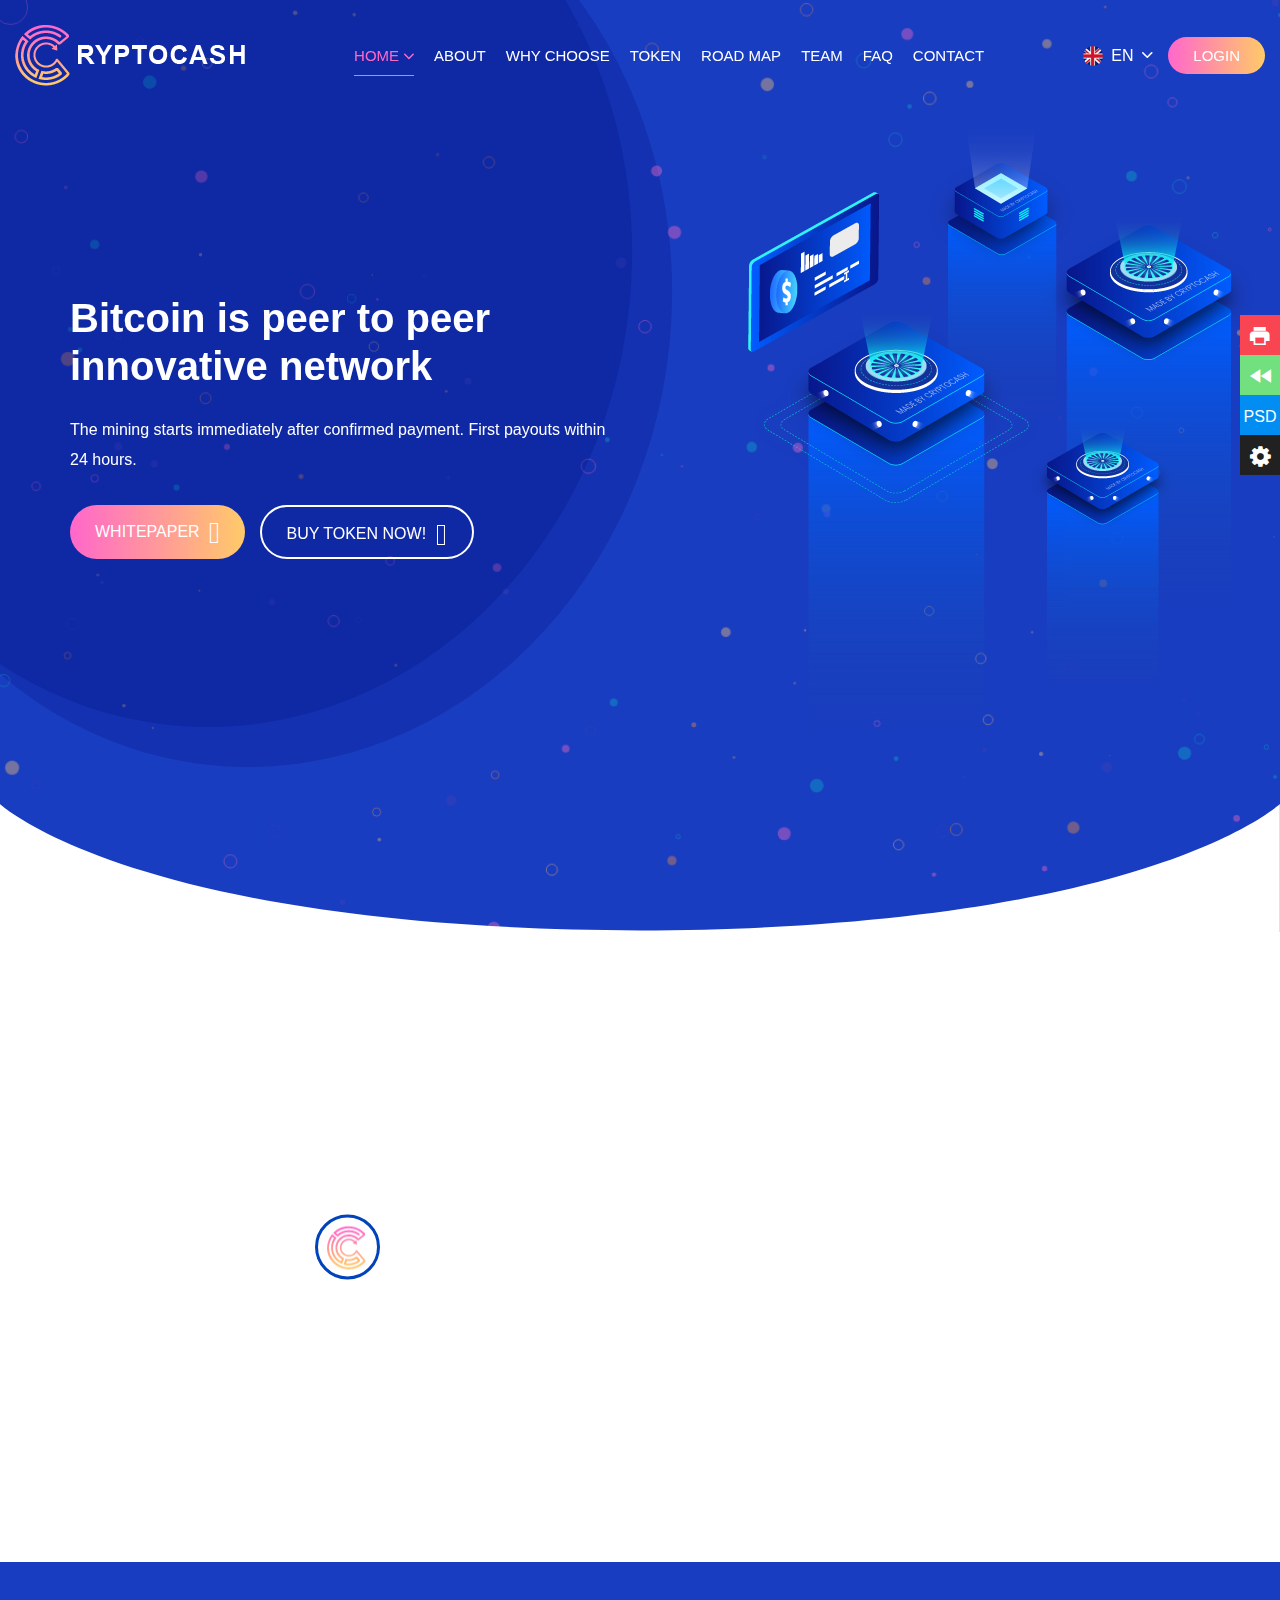
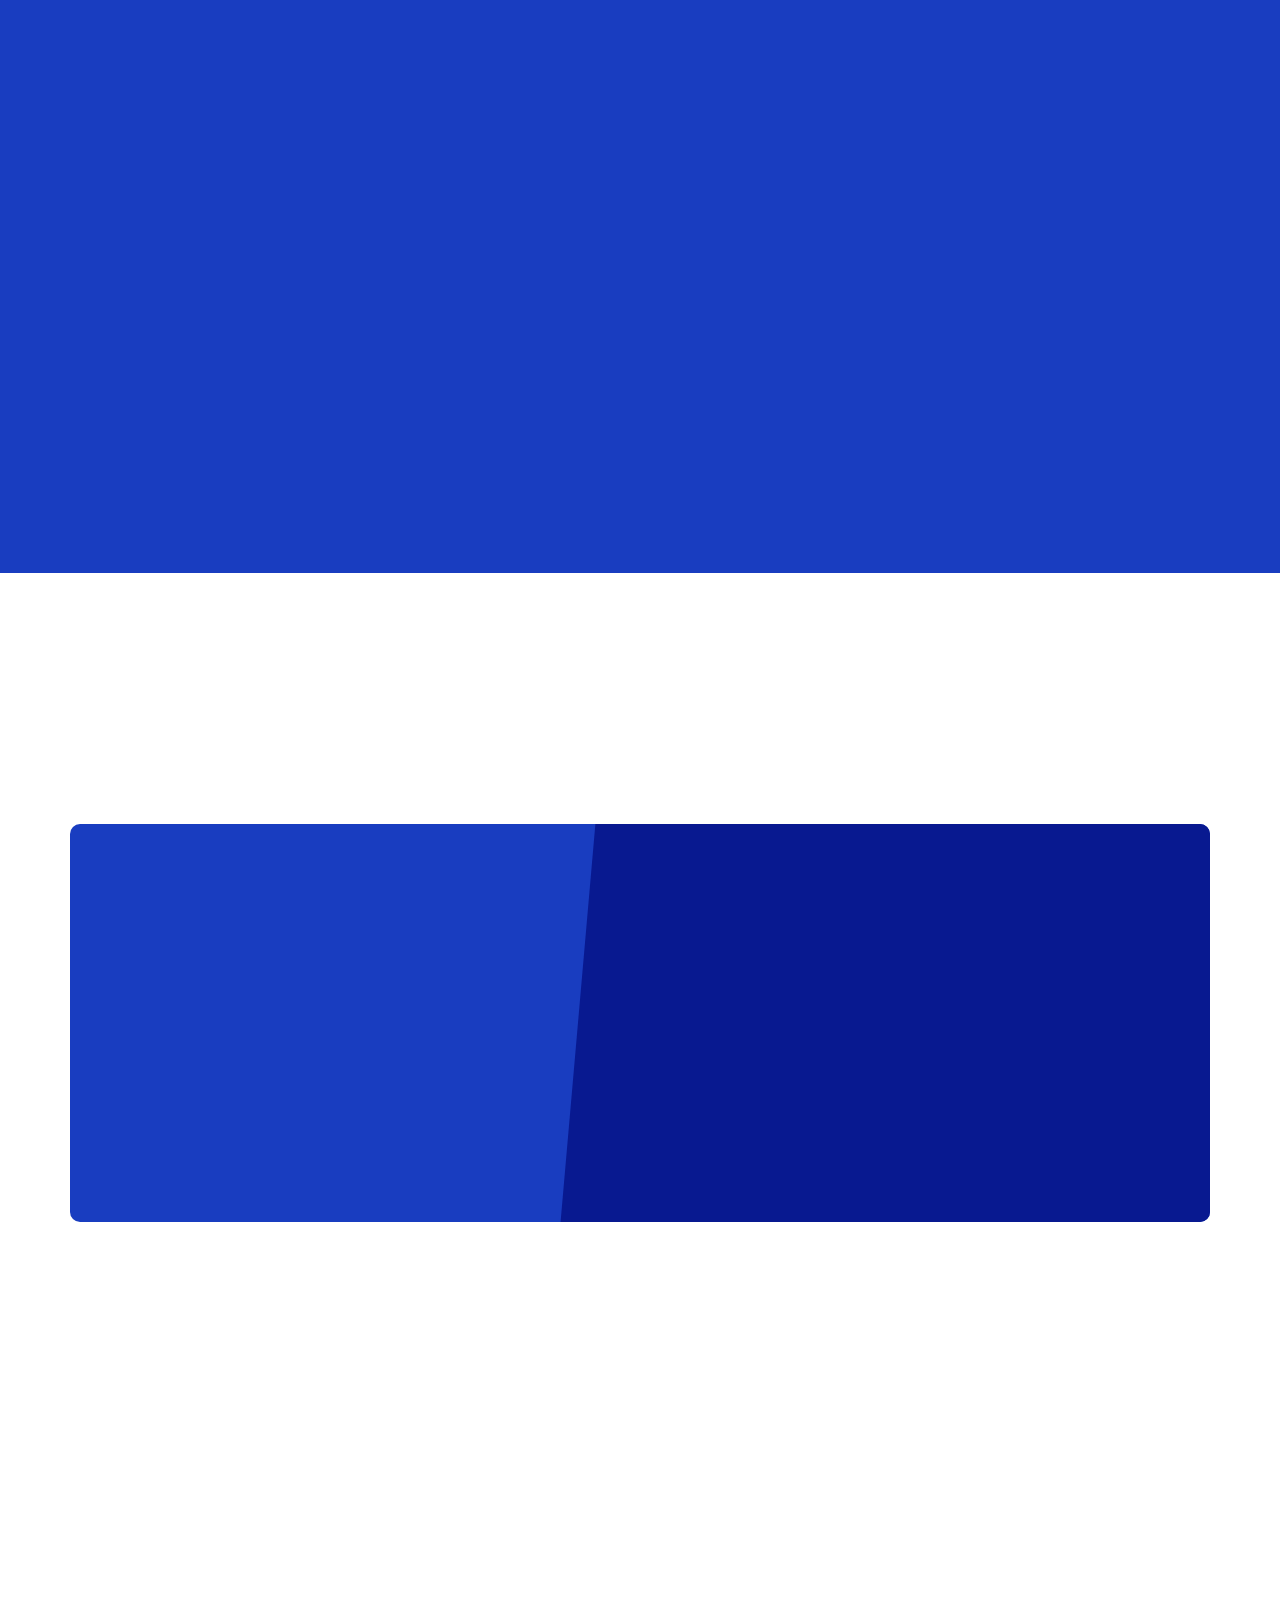
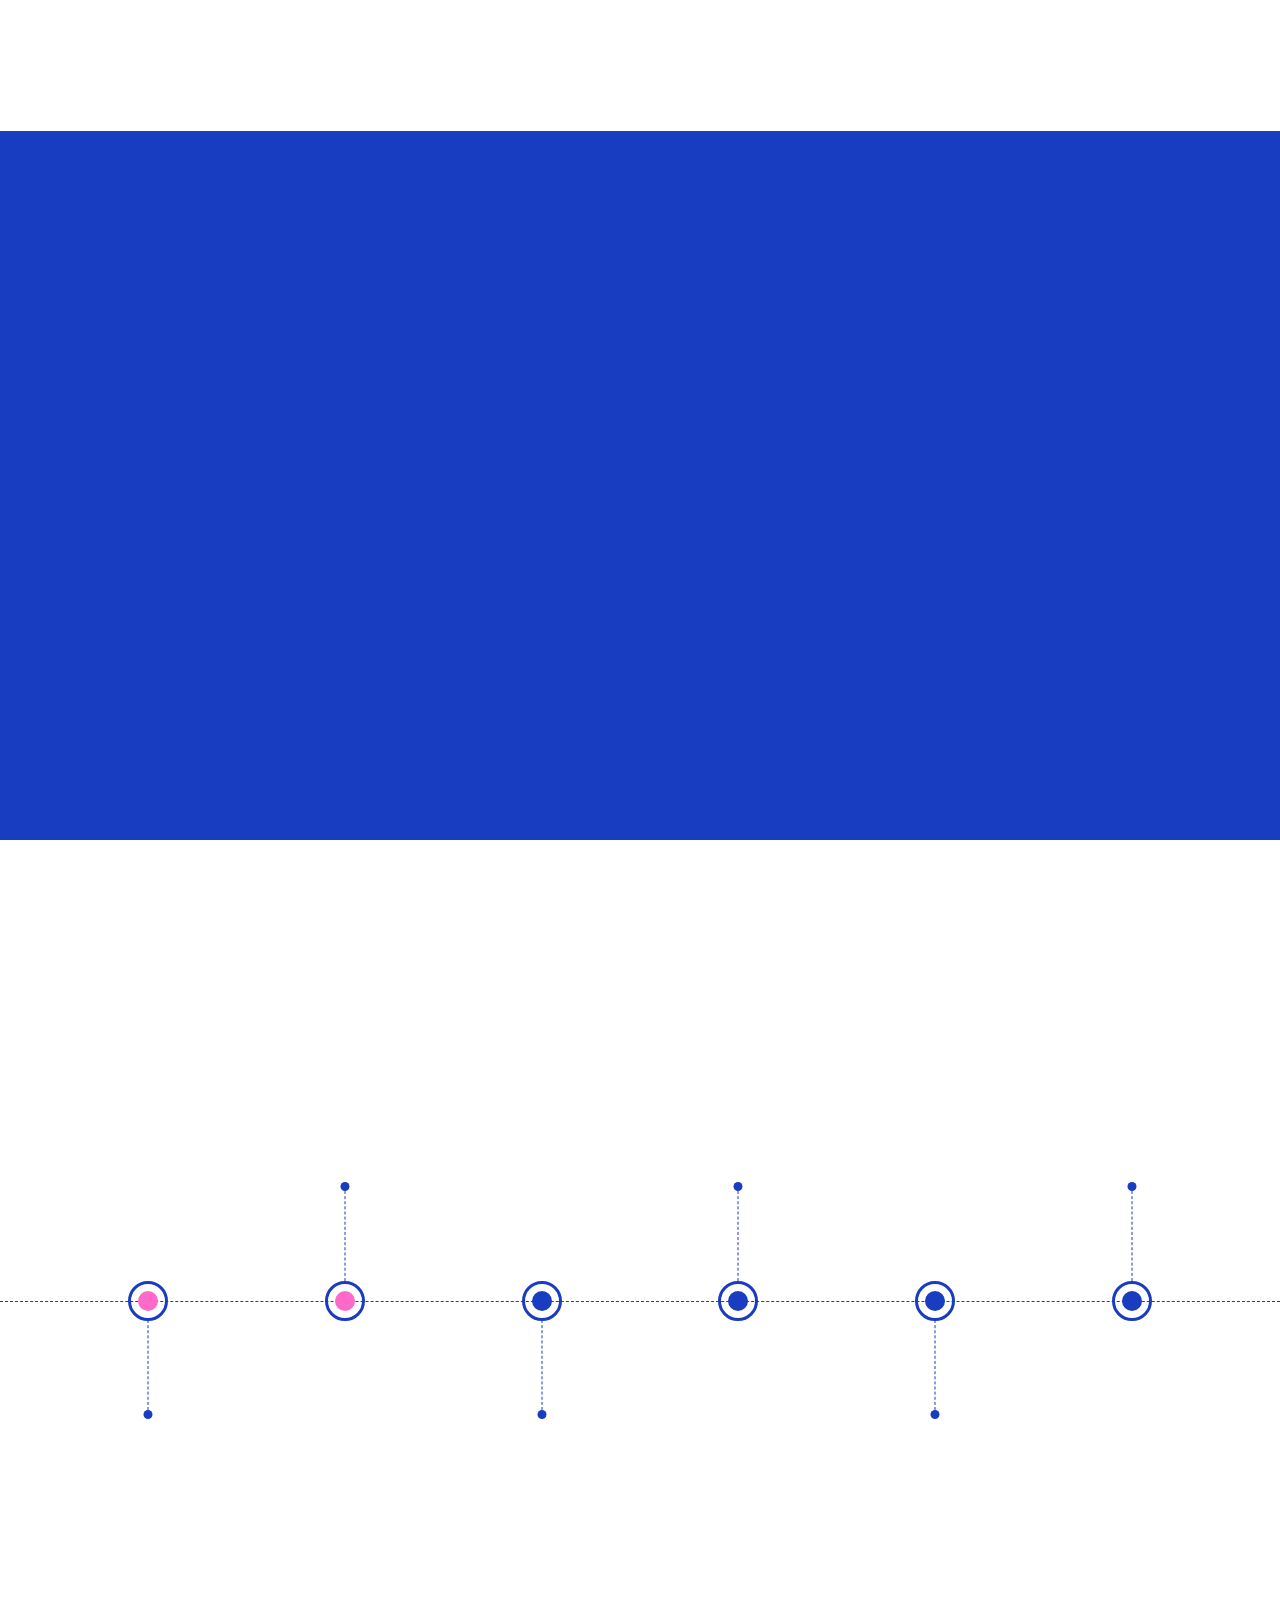
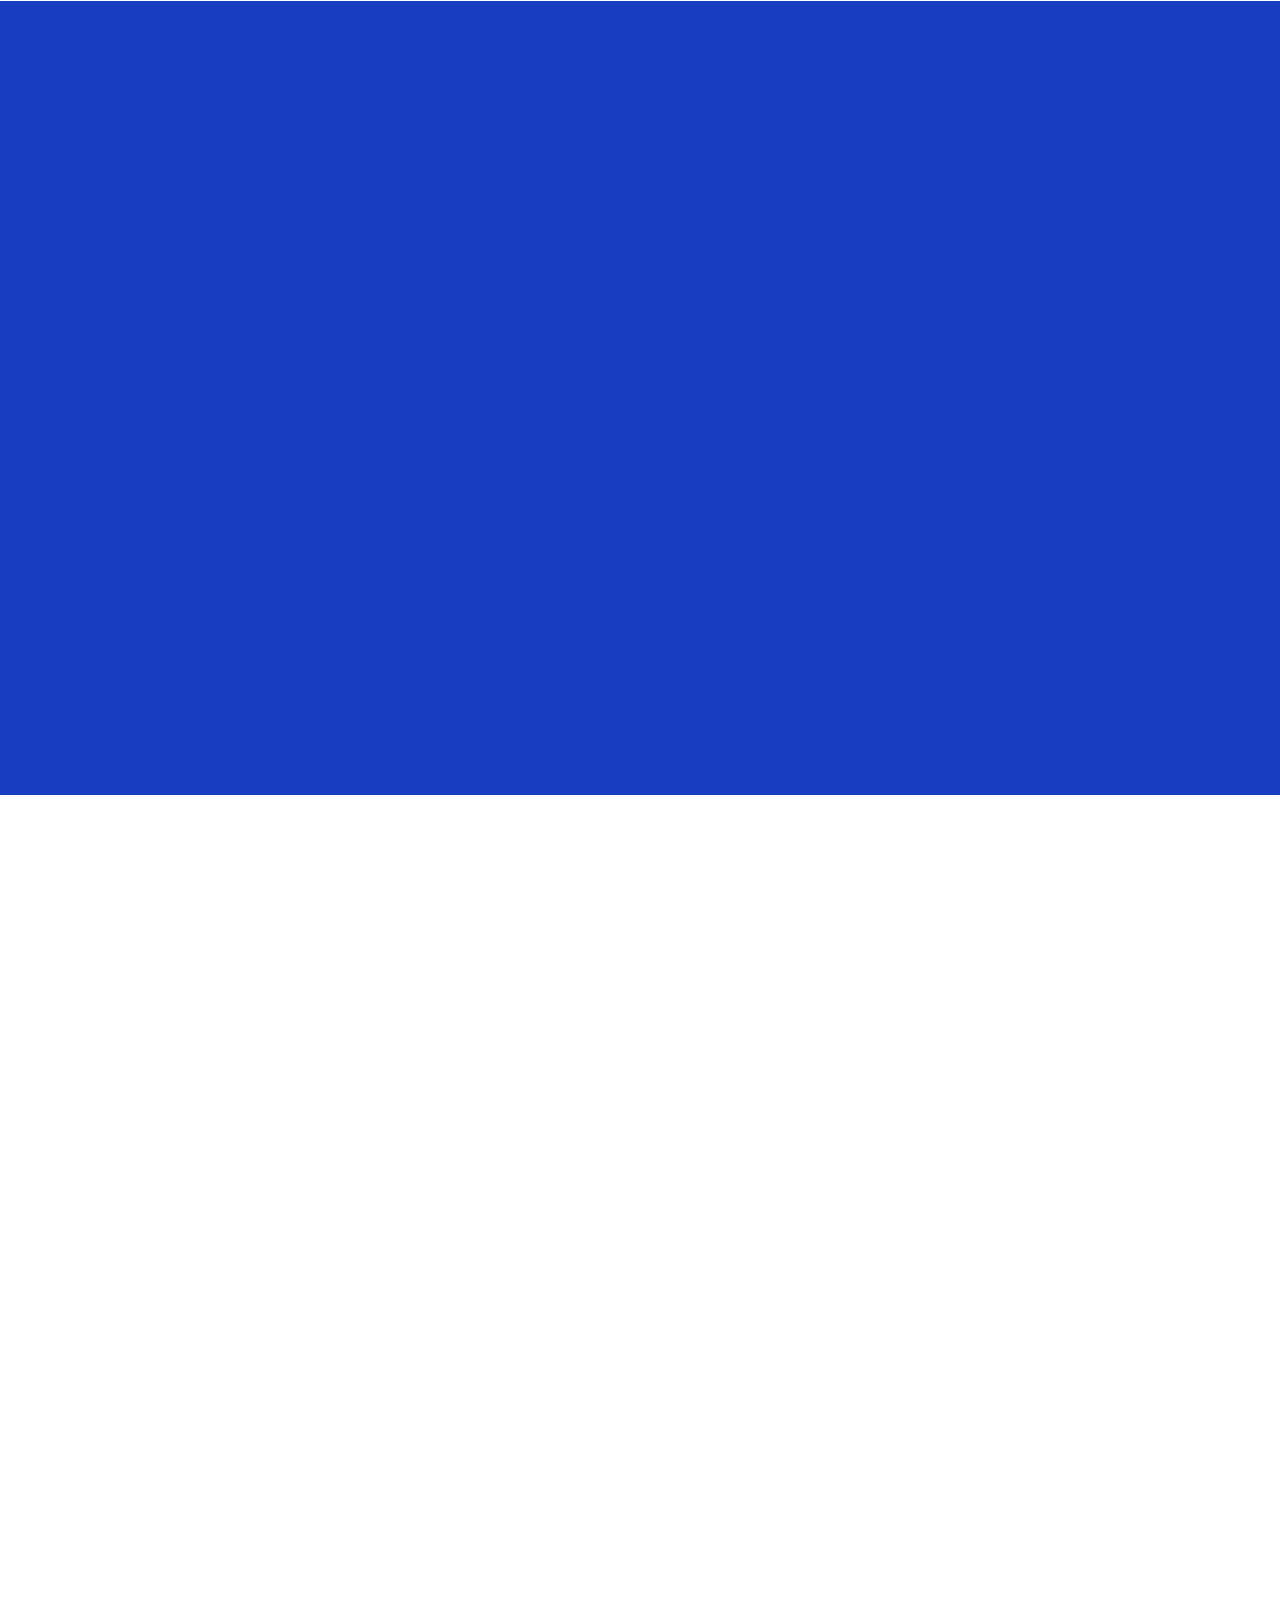
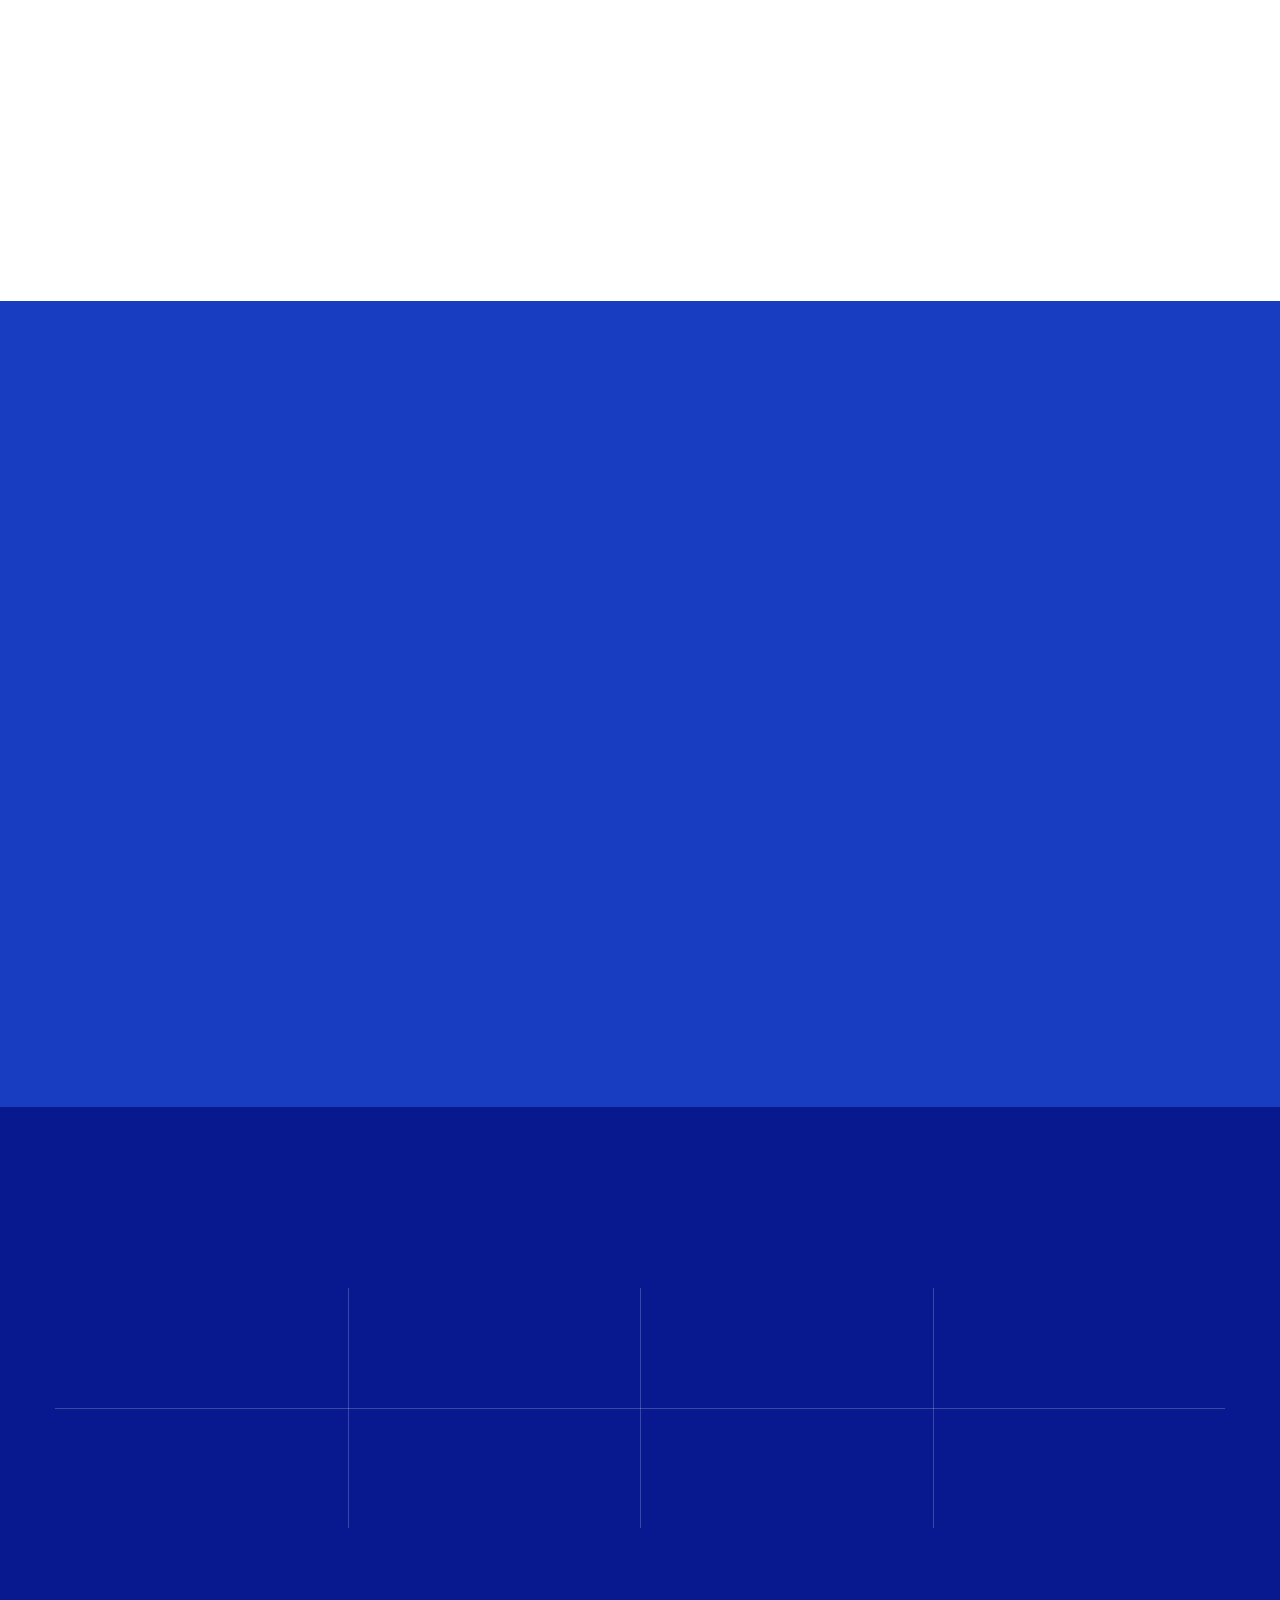
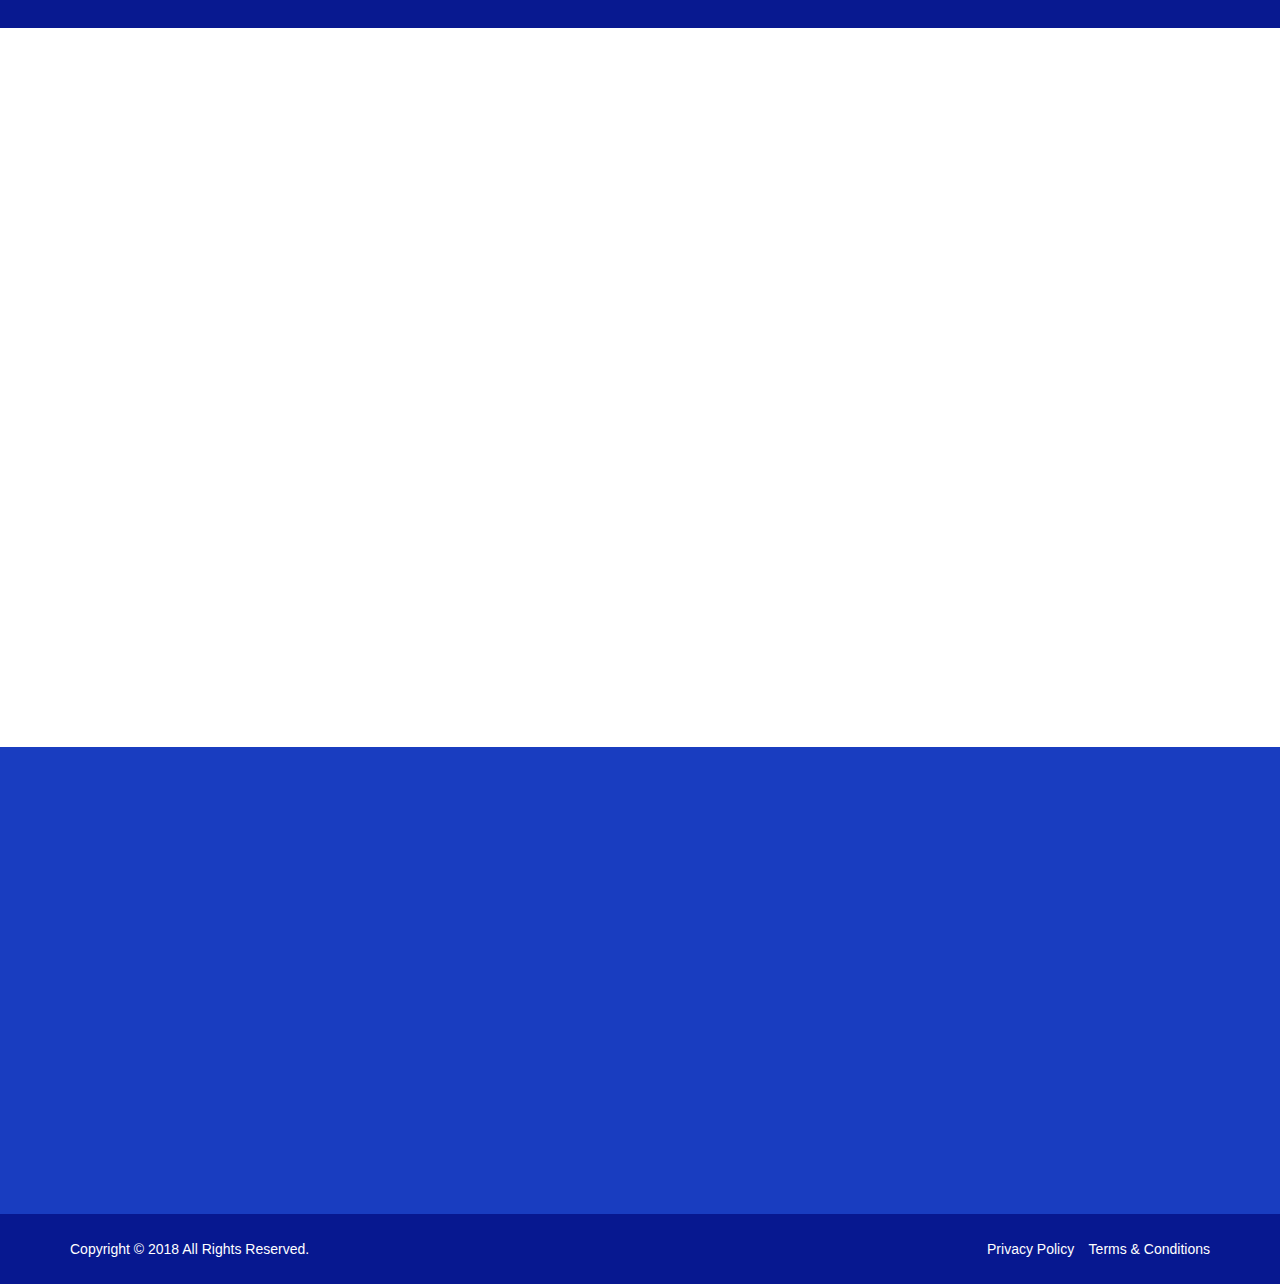
==== index.html @ a73aadb1 "errors has been deleted" ====
<!DOCTYPE html>
<!-- saved from url=(0070)http://bestwebcreator.com/cryptocash/demo/index-blue-light-modern.html -->
<html lang="en"><head><meta http-equiv="Content-Type" content="text/html; charset=UTF-8"><style type="text/css">.gm-control-active img{box-sizing:content-box;pointer-events:none}.gm-control-active:hover img:nth-child(1),.gm-control-active:active img:nth-child(1),.gm-control-active:active img:nth-child(2){display:none}
</style><style type="text/css">.gm-style .gm-style-cc span,.gm-style .gm-style-cc a,.gm-style .gm-style-mtc div{font-size:10px;box-sizing:border-box}
</style><style type="text/css">@media print {  .gm-style .gmnoprint, .gmnoprint {    display:none  }}@media screen {  .gm-style .gmnoscreen, .gmnoscreen {    display:none  }}</style><style type="text/css">.dismissButton{background-color:#fff;border:1px solid #dadce0;color:#1a73e8;border-radius:4px;font-family:Roboto,sans-serif;font-size:14px;height:36px;cursor:pointer;padding:0 24px}.dismissButton:hover{background-color:rgba(66,133,244,0.04);border:1px solid #d2e3fc}.dismissButton:focus{background-color:rgba(66,133,244,0.12);border:1px solid #d2e3fc;outline:0}.dismissButton:hover:focus{background-color:rgba(66,133,244,0.16);border:1px solid #d2e2fd}.dismissButton:active{background-color:rgba(66,133,244,0.16);border:1px solid #d2e2fd;box-shadow:0 1px 2px 0 rgba(60,64,67,0.3),0 1px 3px 1px rgba(60,64,67,0.15)}.dismissButton:disabled{background-color:#fff;border:1px solid #f1f3f4;color:#3c4043}
</style><style type="text/css">.gm-style-pbc{transition:opacity ease-in-out;background-color:rgba(0,0,0,0.45);text-align:center}.gm-style-pbt{font-size:22px;color:white;font-family:Roboto,Arial,sans-serif;position:relative;margin:0;top:50%;-webkit-transform:translateY(-50%);-ms-transform:translateY(-50%);transform:translateY(-50%)}
</style>
<!-- Meta -->

<meta http-equiv="X-UA-Compatible" content="IE=edge">
<meta name="viewport" content="width=device-width, initial-scale=1">
<meta name="description" content="Cryptocash is Professional Creative Template">
<!-- SITE TITLE -->
<title>Cryptocash – ICO Cryptocurrency &amp; ICO Landing Page HTML + Admin Dashboard Template</title>
<!-- Favicon Icon -->
<link rel="shortcut icon" type="image/x-icon" href="">
<!-- Animation CSS -->
<link rel="stylesheet" href="src/libs/animate.css">
<!-- Latest Bootstrap min CSS -->
<link rel="stylesheet" href="src/libs/bootstrap.min.css">
<!-- Font Awesome CSS -->
<link rel="stylesheet" href="src/libs/font-awesome.min.css">
<!-- ionicons CSS -->
<link rel="stylesheet" href="src/libs/ionicons.min.css">
<!--- owl carousel CSS-->
<link rel="stylesheet" href="src/libs/owl.carousel.min.css">
<link rel="stylesheet" href="src/libs/owl.theme.default.min.css">
<!-- Magnific Popup CSS -->
<link rel="stylesheet" href="src/libs/magnific-popup.css">
<link rel="stylesheet" href="src/libs/spop.min.css">
<!-- Style CSS -->
<link rel="stylesheet" href="src/stylesheets/style.css">
<link rel="stylesheet" href="src/libs/responsive.css">
<!-- Color CSS -->
<link id="layoutstyle" rel="stylesheet" href="src/libs/theme.css">

<body class="v_blue_light loaded" data-spy="scroll" data-offset="110"><div class="parallax-mirror" style="visibility: hidden; z-index: 1; position: fixed; top: 819.141px; left: 0px; overflow: hidden; transform: translate3d(0px, 0px, 0px); height: 467px; width: 1440px;"><img class="parallax-slider" src="src/assets/footer_bg.png" style="transform: translate3d(0px, 0px, 0px); position: absolute; left: 0px; height: 1134px; width: 1440px; max-width: none; top: -734.312px;"></div><div class="parallax-mirror" style="visibility: hidden; z-index: -100; position: fixed; top: 637.141px; left: 0px; overflow: hidden; transform: translate3d(0px, 0px, 0px); height: 741px; width: 1440px;"><img class="parallax-slider" src="src/assets/contact_bg.png" style="transform: translate3d(0px, 0px, 0px); position: absolute; left: 0px; height: 922px; width: 1440px; max-width: none; top: -567.713px;"></div>
<div class="demo">
	<ul class="list_none">
    	<li><a href="http://bestwebcreator.com/cryptocash/" class="dm" title="See All Demo"><i class="ion-android-apps"></i></a></li>
        <li><a href="http://bit.ly/2pzJavi" class="bg-green" title="Buy Now"><i class="ion-android-cart"></i></a></li>
        <li><a href="http://bit.ly/2IePjW6" class="txt" title="PSD">PSD</a></li>
    	<li><a href="javascript:void(0)" class="icon"><i class="fa fa-gear"></i></a>
            <div class="color-switch">
                <p>Color Switcher</p>
                <div class="color_box">
                	<button value="theme" class="default active"></button>
                    <button value="theme-green" class="green"></button>
                    <button value="theme-orange" class="orange"></button>
                    <button value="theme-lightgreen" class="lightgreen"></button>
                    <button value="theme-redpink" class="redpink"></button>
                </div>
            </div>
        </li>
    </ul>
</div>

<!-- START LOADER -->
<div id="loader-wrapper">
    <div id="loading-center-absolute">
        <div class="object" id="object_four"></div>
        <div class="object" id="object_three"></div>
        <div class="object" id="object_two"></div>
        <div class="object" id="object_one"></div>
    </div>
    <div class="loader-section section-left"></div>
    <div class="loader-section section-right"></div>

</div>
<!-- END LOADER --> 

<!-- START HEADER -->
<header class="header_wrap fixed-top">
	<div class="container-fluid">
		<nav class="navbar navbar-expand-lg"> 
			<a class="navbar-brand page-scroll animation animated fadeInDown" href="http://bestwebcreator.com/cryptocash/demo/index-blue-light-modern.html#home_section" data-animation="fadeInDown" data-animation-delay="1s" style="animation-delay: 1s; opacity: 1;"> 
            	<img class="logo_light" src="src/assets/logo.png" alt="logo">
                <img class="logo_dark" src="src/assets/logo_dark.png" alt="logo">
            </a>
            <button class="navbar-toggler animation animated fadeInDown" type="button" data-toggle="collapse" data-target="#navbarSupportedContent" aria-controls="navbarSupportedContent" aria-expanded="false" aria-label="Toggle navigation" data-animation="fadeInDown" data-animation-delay="1.1s" style="animation-delay: 1.1s; opacity: 1;"> 
                <span class="ion-android-menu"></span> 
            </button>
			<div class="collapse navbar-collapse" id="navbarSupportedContent">
                <ul class="navbar-nav m-auto">
                    <li class="dropdown animation animated fadeInDown" data-animation="fadeInDown" data-animation-delay="1.1s" style="animation-delay: 1.1s; opacity: 1;">
						<a data-toggle="dropdown" class="nav-link dropdown-toggle active" href="http://bestwebcreator.com/cryptocash/demo/index-blue-light-modern.html#">Home</a>
							<div class="dropdown-menu">
       							<ul class="list_none">
                                	<li>
                                        <a class="dropdown-item menu-link dropdown-toggler" href="http://bestwebcreator.com/cryptocash/demo/index.html">Home Page</a>
                                        <div class="dropdown-menu">
                                            <ul class="list_none"> 
                                                <li><a class="dropdown-item nav-link nav_item" href="http://bestwebcreator.com/cryptocash/demo/index.html">Default</a></li> 
                                                <li><a class="dropdown-item nav-link nav_item" href="http://bestwebcreator.com/cryptocash/demo/index-particle.html">Particle</a></li>
                                                <li><a class="dropdown-item nav-link nav_item" href="http://bestwebcreator.com/cryptocash/demo/index-modern.html">modern</a></li>
                                            </ul>
                                        </div>
                                	</li>
                       				<li>
                                        <a class="dropdown-item menu-link dropdown-toggler" href="http://bestwebcreator.com/cryptocash/demo/index-light-blue-pro.html">Landing page Light Blue Pro</a>
                                        <div class="dropdown-menu">
                                            <ul class="list_none"> 
                                                <li><a class="dropdown-item nav-link nav_item" href="http://bestwebcreator.com/cryptocash/demo/index-light-blue-pro.html">Default</a></li> 
                                                <li><a class="dropdown-item nav-link nav_item" href="http://bestwebcreator.com/cryptocash/demo/index-light-blue-pro-particle.html">Particle</a></li>
                                                <li><a class="dropdown-item nav-link nav_item" href="http://bestwebcreator.com/cryptocash/demo/index-light-blue-pro-modern.html">modern</a></li>
                                            </ul>
                                        </div>
                                   </li>
                                    <li>
                                        <a class="dropdown-item menu-link dropdown-toggler" href="http://bestwebcreator.com/cryptocash/demo/index-blue-pro.html">Landing page Blue Pro</a>
                                        <div class="dropdown-menu">
                                            <ul class="list_none"> 
                                                <li><a class="dropdown-item nav-link nav_item" href="http://bestwebcreator.com/cryptocash/demo/index-blue-pro.html">Default</a></li> 
                                                <li><a class="dropdown-item nav-link nav_item" href="http://bestwebcreator.com/cryptocash/demo/index-blue-pro-particle.html">Particle</a></li>
                                                <li><a class="dropdown-item nav-link nav_item" href="http://bestwebcreator.com/cryptocash/demo/index-blue-pro-modern.html">modern</a></li>
                                            </ul>
                                        </div>
                                   </li>
                                   <li>
                                        <a class="dropdown-item menu-link page-scroll dropdown-toggler active" href="http://bestwebcreator.com/cryptocash/demo/index-blue-light-modern.html#home_section">Landing page Light Blue</a>
                                        <div class="dropdown-menu">
                                            <ul class="list_none"> 
                                                <li><a class="dropdown-item nav-link nav_item" href="http://bestwebcreator.com/cryptocash/demo/index-blue-light.html">Default</a></li> 
                                                <li><a class="dropdown-item nav-link nav_item" href="http://bestwebcreator.com/cryptocash/demo/index-blue-light-particle.html">Particle</a></li>
                                                <li><a class="dropdown-item nav-link nav_item page-scroll active" href="http://bestwebcreator.com/cryptocash/demo/index-blue-light-modern.html#home_section">modern</a></li>
                                            </ul>
                                        </div>
                                   </li>
                                   <li>
                                        <a class="dropdown-item menu-link dropdown-toggler" href="http://bestwebcreator.com/cryptocash/demo/index-blue.html">Landing page Blue</a>
                                        <div class="dropdown-menu">
                                            <ul class="list_none"> 
                                                <li><a class="dropdown-item nav-link nav_item" href="http://bestwebcreator.com/cryptocash/demo/index-blue.html">Default</a></li> 
                                                <li><a class="dropdown-item nav-link nav_item" href="http://bestwebcreator.com/cryptocash/demo/index-blue-particle.html">Particle</a></li>
                                                <li><a class="dropdown-item nav-link nav_item" href="http://bestwebcreator.com/cryptocash/demo/index-blue-modern.html">modern</a></li>
                                            </ul>
                                        </div>
                                   </li>
                                   <li>
                                        <a class="dropdown-item menu-link dropdown-toggler" href="http://bestwebcreator.com/cryptocash/demo/index-light-dark.html">Landing page Light Dark</a>
                                        <div class="dropdown-menu">
                                            <ul class="list_none"> 
                                                <li><a class="dropdown-item nav-link nav_item" href="http://bestwebcreator.com/cryptocash/demo/index-light-dark.html">Default</a></li> 
                                                <li><a class="dropdown-item nav-link nav_item" href="http://bestwebcreator.com/cryptocash/demo/index-light-dark-particle.html">Particle</a></li>
                                                <li><a class="dropdown-item nav-link nav_item" href="http://bestwebcreator.com/cryptocash/demo/index-light-dark-modern.html">modern</a></li>
                                            </ul>
                                        </div>
                                   </li>
                                   <li>
                                        <a class="dropdown-item menu-link dropdown-toggler" href="http://bestwebcreator.com/cryptocash/demo/index-dark.html">Landing page Dark</a>
                                        <div class="dropdown-menu">
                                            <ul class="list_none"> 
                                                <li><a class="dropdown-item nav-link nav_item" href="http://bestwebcreator.com/cryptocash/demo/index-dark.html">Default</a></li> 
                                                <li><a class="dropdown-item nav-link nav_item" href="http://bestwebcreator.com/cryptocash/demo/index-dark-particle.html">Particle</a></li>
                                                <li><a class="dropdown-item nav-link nav_item" href="http://bestwebcreator.com/cryptocash/demo/index-dark-modern.html">modern</a></li>
                                            </ul>
                                        </div>
                                   </li>
                                   <li>
                                        <a class="dropdown-item menu-link dropdown-toggler" href="http://bestwebcreator.com/cryptocash/demo/index-royal-blue.html">Landing page Royal Blue</a>
                                        <div class="dropdown-menu">
                                            <ul class="list_none"> 
                                                <li><a class="dropdown-item nav-link nav_item" href="http://bestwebcreator.com/cryptocash/demo/index-royal-blue.html">Default</a></li> 
                                                <li><a class="dropdown-item nav-link nav_item" href="http://bestwebcreator.com/cryptocash/demo/index-royal-blue-particle.html">Particle</a></li>
                                                <li><a class="dropdown-item nav-link nav_item" href="http://bestwebcreator.com/cryptocash/demo/index-royal-blue-modern.html">modern</a></li>
                                            </ul>
                                        </div>
                                   </li>
                                   <li>
                                        <a class="dropdown-item menu-link dropdown-toggler" href="http://bestwebcreator.com/cryptocash/demo/index-navy-blue.html">Landing page Navy Blue</a>
                                        <div class="dropdown-menu">
                                            <ul class="list_none"> 
                                                <li><a class="dropdown-item nav-link nav_item" href="http://bestwebcreator.com/cryptocash/demo/index-navy-blue.html">Default</a></li> 
                                                <li><a class="dropdown-item nav-link nav_item" href="http://bestwebcreator.com/cryptocash/demo/index-navy-blue-particle.html">Particle</a></li>
                                                <li><a class="dropdown-item nav-link nav_item" href="http://bestwebcreator.com/cryptocash/demo/index-navy-blue-modern.html">modern</a></li>
                                            </ul>
                                        </div>
                                   </li>
                                   <li>
                                        <a class="dropdown-item menu-link dropdown-toggler" href="http://bestwebcreator.com/cryptocash/demo/index-light-purple.html">Landing page Light Purple</a>
                                        <div class="dropdown-menu">
                                            <ul class="list_none"> 
                                                <li><a class="dropdown-item nav-link nav_item" href="http://bestwebcreator.com/cryptocash/demo/index-light-purple.html">Default</a></li> 
                                                <li><a class="dropdown-item nav-link nav_item" href="http://bestwebcreator.com/cryptocash/demo/index-light-purple-particle.html">Particle</a></li>
                                                <li><a class="dropdown-item nav-link nav_item" href="http://bestwebcreator.com/cryptocash/demo/index-light-purple-modern.html">modern</a></li>
                                            </ul>
                                        </div>
                                   </li>
                                   <li>
                                        <a class="dropdown-item menu-link dropdown-toggler" href="http://bestwebcreator.com/cryptocash/demo/index-cyan-blue.html">Landing page Cyan Blue</a>
                                        <div class="dropdown-menu">
                                            <ul class="list_none"> 
                                                <li><a class="dropdown-item nav-link nav_item" href="http://bestwebcreator.com/cryptocash/demo/index-cyan-blue.html">Default</a></li> 
                                                <li><a class="dropdown-item nav-link nav_item" href="http://bestwebcreator.com/cryptocash/demo/index-cyan-blue-particle.html">Particle</a></li>
                                                <li><a class="dropdown-item nav-link nav_item" href="http://bestwebcreator.com/cryptocash/demo/index-cyan-blue-modern.html">modern</a></li>
                                            </ul>
                                        </div>
                                   </li>
                      			</ul>
                         	</div>   
                    </li>
                    <li class="animation animated fadeInDown" data-animation="fadeInDown" data-animation-delay="1.2s" style="animation-delay: 1.2s; opacity: 1;"><a class="nav-link page-scroll nav_item" href="http://bestwebcreator.com/cryptocash/demo/index-blue-light-modern.html#about">About</a></li>
                    <li class="animation animated fadeInDown" data-animation="fadeInDown" data-animation-delay="1.3s" style="animation-delay: 1.3s; opacity: 1;"><a class="nav-link page-scroll nav_item" href="http://bestwebcreator.com/cryptocash/demo/index-blue-light-modern.html#whychoose">Why Choose</a></li>
                    <li class="animation animated fadeInDown" data-animation="fadeInDown" data-animation-delay="1.4s" style="animation-delay: 1.4s; opacity: 1;"><a class="nav-link page-scroll nav_item" href="http://bestwebcreator.com/cryptocash/demo/index-blue-light-modern.html#token">Token</a></li>
                    <li class="animation animated fadeInDown" data-animation="fadeInDown" data-animation-delay="1.5s" style="animation-delay: 1.5s; opacity: 1;"><a class="nav-link page-scroll nav_item" href="http://bestwebcreator.com/cryptocash/demo/index-blue-light-modern.html#roadmap">Road Map</a></li>
                    <li class="animation animated fadeInDown" data-animation="fadeInDown" data-animation-delay="1.6s" style="animation-delay: 1.6s; opacity: 1;"><a class="nav-link page-scroll nav_item" href="http://bestwebcreator.com/cryptocash/demo/index-blue-light-modern.html#team">Team</a></li>
                    <li class="animation animated fadeInDown" data-animation="fadeInDown" data-animation-delay="1.7s" style="animation-delay: 1.7s; opacity: 1;"><a class="nav-link page-scroll nav_item" href="http://bestwebcreator.com/cryptocash/demo/index-blue-light-modern.html#faq">FAQ</a></li>
                    <li class="animation animated fadeInDown" data-animation="fadeInDown" data-animation-delay="1.8s" style="animation-delay: 1.8s; opacity: 1;"><a class="nav-link page-scroll nav_item" href="http://bestwebcreator.com/cryptocash/demo/index-blue-light-modern.html#contact">Contact</a></li>
                </ul>
                <ul class="navbar-nav nav_btn align-items-center">
                    <li class="animation animated fadeInDown" data-animation="fadeInDown" data-animation-delay="1.9s" style="animation-delay: 1.9s; opacity: 1;">
                        <div class="lng_dropdown">
                          <div class="ddOutOfVision" id="lng_select_msddHolder" style="height: 0px; overflow: hidden; position: absolute;"><select name="countries" id="lng_select">
                            <option value="en" data-image="src/assets/eng.png" data-title="English">EN</option>
                            <option value="fn" data-image="src/assets/fn.png" data-title="France">FN</option>
                            <option value="us" data-image="src/assets/us.png" data-title="United States">US</option>
                          </select></div><div class="dd ddcommon borderRadius" id="lng_select_msdd" style="width: 46px;"><div class="ddTitle borderRadiusTp"><span class="divider"></span><span class="arrow arrowoff"></span><span class="ddTitleText " id="lng_select_title"><img src="src/assets/eng.png" class="fnone"><span class="ddlabel">EN</span><span class="description" style="display: none;"></span></span></div><input id="lng_select_titleText" type="text" autocomplete="off" class="text shadow borderRadius" style="display: none;"><div class="ddChild ddchild_ border shadow" id="lng_select_child" style="z-index: 9999; display: none; position: absolute;"><ul><li class="enabled _msddli_ selected" title="English"><img src="src/assets/eng.png" class="fnone"><span class="ddlabel">EN</span><div class="clear"></div></li><li class="enabled _msddli_" title="France"><img src="src/assets/fn.png" class="fnone"><span class="ddlabel">FN</span><div class="clear"></div></li><li class="enabled _msddli_" title="United States"><img src="src/assets/us.png" class="fnone"><span class="ddlabel">US</span><div class="clear"></div></li></ul></div></div>
                        </div>
                    </li>
                    <li class="animation animated fadeInDown" data-animation="fadeInDown" data-animation-delay="2s" style="animation-delay: 2s; opacity: 1;"><a class="btn btn-default btn-radius nav_item" href="http://bestwebcreator.com/cryptocash/demo/login.html">Login</a></li>
                </ul>
			</div>
		</nav>
	</div>
</header>
<!-- END HEADER --> 

<!-- START SECTION BANNER -->
<section id="home_section" class="section_banner banner_section blue_bg banner_rounded_shape">
    <canvas id="banner_canvas" class="transparent_effect" width="1440" height="821"></canvas>
    <div class="container">
        <div class="row align-items-center">
            <div class="col-lg-6 col-md-12 col-sm-12 order-lg-first">
                <div class="banner_text text_md_center res_md_mb_30 res_xs_mb_20">
                    <h1 class="animation animated fadeInUp" data-animation="fadeInUp" data-animation-delay="1.1s" style="animation-delay: 1.1s; opacity: 1;">Bitcoin is peer to peer innovative network</h1>
                    <p class="animation animated fadeInUp" data-animation="fadeInUp" data-animation-delay="1.3s" style="animation-delay: 1.3s; opacity: 1;">The mining starts immediately after confirmed payment. First payouts within 24 hours. </p>
                    <div class="btn_group animation animated fadeInUp" data-animation="fadeInUp" data-animation-delay="1.4s" style="animation-delay: 1.4s; opacity: 1;"> 
                        <a href="http://bestwebcreator.com/cryptocash/demo/index-blue-light-modern.html#whitepaper" class="btn btn-default btn-radius page-scroll">Whitepaper <i class="ion-ios-arrow-thin-right"></i></a> 
                        <a href="http://bestwebcreator.com/cryptocash/demo/index-blue-light-modern.html#" class="btn btn-border-white btn-radius">Buy Token Now! <i class="ion-ios-arrow-thin-right"></i></a> 
                    </div>
                </div>
            </div>
            <div class="col-lg-6 col-md-12 col-sm-12 order-first">
                <div class="banner_image_right banner_img animation animated fadeInRight" data-animation-delay="1.5s" data-animation="fadeInRight" style="animation-delay: 1.5s; opacity: 1;"> 
                    <img alt="banner_vector3" src="src/assets/banner_img3.png">
                </div>
          	</div>
        </div>
    </div>
    <svg xmlns="http://www.w3.org/2000/svg" xmlns:xlink="http://www.w3.org/1999/xlink" version="1.1" id="Layer_1" x="0px" y="0px" viewBox="0 0 962 96" style="enable-background:new 0 0 962 115;" xml:space="preserve" preserveAspectRatio="none" class="banner_wave">
		<path class="st0" d="M0,0c0,0,100,94,481,95C862,94,962,0,962,0v115H0V0z"></path>
    </svg>
</section>
<!-- END SECTION BANNER --> 

<!-- START SECTION ABOUT US -->
<section id="about">
    <div class="container">
        <div class="row align-items-center">
            <div class="col-lg-6 col-md-12 col-sm-12">
            	<div class="text-center res_md_mb_30 res_sm_mb_20">
                	<img class="animation animated zoomIn" data-animation="zoomIn" data-animation-delay="0.2s" src="src/assets/about_img4.png" alt="aboutimg4" style="animation-delay: 0.2s; opacity: 1;">
                    <div class="about_logo_icon">
                    	<img src="src/assets/about_icon.png" alt="about_icon">
                    </div>
                </div>
            </div>
            <div class="col-lg-6 col-md-12 col-sm-12 text_md_center">
                <div class="title_blue_dark">
                  <h4 class="animation animated fadeInUp" data-animation="fadeInUp" data-animation-delay="0.2s" style="animation-delay: 0.2s; opacity: 1;">We've building a platform to make it easier for you. </h4>
                  <p class="animation animated fadeInUp" data-animation="fadeInUp" data-animation-delay="0.4s" style="animation-delay: 0.4s; opacity: 1;">Cryptocase is one of the most transformative technologies since the  invention of the Internet. Cryptocase stands firmly in support of financial freedom and the liberty that Bitcoin provides globally for anyone to voluntarily participate in a permissionless and decentralized network.</p>
                  <p class="animation animated fadeInUp" data-animation="fadeInUp" data-animation-delay="0.8s" style="animation-delay: 0.8s; opacity: 1;">If you are going to use a passage of Lorem Ipsum, you need to be sure there isn't anything embarrassing hidden in the middle of text.</p>
                </div>
                <a href="https://www.youtube.com/watch?v=ZE2HxTmxfrI" class="btn btn-default btn-radius video animation animated fadeInUp" data-animation="fadeInUp" data-animation-delay="1s" style="animation-delay: 1s; opacity: 1;">Let's Start <i class="ion-ios-arrow-thin-right"></i></a> 
            </div>
        </div>
    </div>
</section>
<!-- END SECTION ABOUT US --> 

<!-- START SECTION DIGITAL NETWORK -->
<section id="whychoose" class="blue_bg">
    <div class="container">
        <div class="row align-items-center">
        	<div class="col-lg-6 col-md-12 col-sm-12">
            	<div class="title_default_light">
                  <h4 class="animation animated fadeInUp" data-animation="fadeInUp" data-animation-delay="0.2s" style="animation-delay: 0.2s; opacity: 1;">Digital Global Network</h4>
                  <p class="animation animated fadeInUp" data-animation="fadeInUp" data-animation-delay="0.4s" style="animation-delay: 0.4s; opacity: 1;">Cryptocash has great features that  make it the best place. Odit, itaque, deserunt corporis vero ipsum eius odio natus ullam quia eos.</p>
                </div>
                <ul class="list_info list_info_half list_none">
                    <li class="animation animated fadeInUp" data-animation="fadeInUp" data-animation-delay="0.5s" style="animation-delay: 0.5s; opacity: 1;">
                        <div class="list_icon">	
                            <i class="fa fa-briefcase"></i>
                        </div>
                        <div class="list_content">
                            <h6>Manage Your Portfolio</h6>
                        </div>
                    </li>
                    <li class="animation animated fadeInUp" data-animation="fadeInUp" data-animation-delay="0.6s" style="animation-delay: 0.6s; opacity: 1;">
                        <div class="list_icon">	
                            <i class="fa fa-line-chart"></i>
                        </div>
                        <div class="list_content">
                            <h6>High treding volume</h6>
                        </div>
                    </li>
                    <li class="animation animated fadeInUp" data-animation="fadeInUp" data-animation-delay="0.7s" style="animation-delay: 0.7s; opacity: 1;">
                        <div class="list_icon">	
                            <i class="fa fa-mobile"></i>
                        </div>
                        <div class="list_content">
                            <h6>Mobile Apps</h6>
                        </div>
                    </li>
                    <li class="animation animated fadeInUp" data-animation="fadeInUp" data-animation-delay="0.8s" style="animation-delay: 0.8s; opacity: 1;">
                        <div class="list_icon">	
                            <i class="fa fa-database"></i>
                        </div>
                        <div class="list_content">
                            <h6>Largest Datapoint</h6>
                        </div>
                    </li>
                    <li class="animation animated fadeInUp" data-animation="fadeInUp" data-animation-delay="0.9s" style="animation-delay: 0.9s; opacity: 1;">
                        <div class="list_icon">	
                            <i class="fa fa-lock"></i>
                        </div>
                        <div class="list_content">
                            <h6>Secured Technology</h6>
                        </div>
                    </li>
                    <li class="animation animated fadeInUp" data-animation="fadeInUp" data-animation-delay="1s" style="animation-delay: 1s; opacity: 1;">
                        <div class="list_icon">	
                            <i class="fa fa-gear"></i>
                        </div>
                        <div class="list_content">
                            <h6>Easy to Manage</h6>
                        </div>
                    </li>
                </ul>
            </div>
            <div class="col-lg-6 col-md-12 col-sm-12">
            	<div class="text-center res_md_mt_50 res_sm_mt_20">
                	<img class="animation animated zoomIn" data-animation="zoomIn" data-animation-delay="0.2s" src="src/assets/global_network.png" alt="global_network" style="animation-delay: 0.2s; opacity: 1;">
                </div>
            </div>
        </div>
    </div>
</section>
<!-- END SECTION DIGITAL NETWORK --> 

<!-- START SECTION TOKEN SALE -->
<section id="token" class="section_token">
	<div class="container">
        <div class="row">
			<div class="col-lg-6 offset-lg-3 col-md-12 col-sm-12">
                <div class="title_blue_dark text-center">
                    <h4 class="animation animated fadeInUp" data-animation="fadeInUp" data-animation-delay="0.2s" style="animation-delay: 0.2s; opacity: 1;">Token Sale</h4>
                    <p class="animation animated fadeInUp" data-animation="fadeInUp" data-animation-delay="0.4s" style="animation-delay: 0.4s; opacity: 1;">Join the industry leaders to discuss where the markets are heading. We accept token payments. </p>
                </div>
			</div>
        </div>
        <div class="row">
            <div class="col-lg-12">
            	<div class="blue_bg token_info">
                	<div class="row align-items-center">
                    	<div class="col-lg-5">
                            <div class="text-center">
                                <div class="tk_counter_inner">
                                    <div class="tk_countdown_time animation animated fadeInUp" data-animation="fadeInUp" data-animation-delay="0.2s" data-time="2019/02/06 00:00:00" style="animation-delay: 0.2s; opacity: 1;"><span class="counter_box"><span class="tk_counter days">76 </span><span class="tk_text">Days</span></span><span class="counter_box"><span class="tk_counter hours">02</span><span class="tk_text">Hours</span></span><span class="counter_box"><span class="tk_counter minutes">53</span><span class="tk_text">Minutes</span></span><span class="counter_box"><span class="tk_counter seconds">16</span><span class="tk_text">Seconds</span></span></div>
                                    <div class="progress animation animated fadeInUp" data-animation="fadeInUp" data-animation-delay="0.4s" style="animation-delay: 0.4s; opacity: 1;">
                                    <div class="progress-bar progress-bar-striped gradient" role="progressbar" aria-valuenow="46" aria-valuemin="0" aria-valuemax="100" style="width:46%"> 46% </div>
                                        <span class="progress_label bg-white" style="left: 30%"> <strong> 46,000 BCC </strong></span>
                                        <span class="progress_label bg-white" style="left: 75%"> <strong> 90,000 BCC </strong></span>
                                        <span class="progress_min_val">Sale Raised</span>
                                        <span class="progress_max_val">Soft-caps</span>
                                    </div>
                                    <a href="http://bestwebcreator.com/cryptocash/demo/index-blue-light-modern.html#" class="btn btn-default btn-radius animation animated fadeInUp" data-animation="fadeInUp" data-animation-delay="0.6s" style="animation-delay: 0.6s; opacity: 1;">Buy Tokens <i class="ion-ios-arrow-thin-right"></i></a>
                                    <ul class="icon_list list_none d-flex justify-content-center">
                                        <li class="animation animated fadeInUp" data-animation="fadeInUp" data-animation-delay="0.7s" style="animation-delay: 0.7s; opacity: 1;"><i class="fa fa-cc-visa"></i></li>
                                        <li class="animation animated fadeInUp" data-animation="fadeInUp" data-animation-delay="0.8s" style="animation-delay: 0.8s; opacity: 1;"><i class="fa fa-cc-mastercard"></i></li>
                                        <li class="animation animated fadeInUp" data-animation="fadeInUp" data-animation-delay="0.9s" style="animation-delay: 0.9s; opacity: 1;"><i class="fa fa-bitcoin"></i></li>
                                        <li class="animation animated fadeInUp" data-animation="fadeInUp" data-animation-delay="1s" style="animation-delay: 1s; opacity: 1;"><i class="fa fa-paypal"></i></li>
                                    </ul>                        
                                </div>
                            </div>
                        </div>
                        <div class="col-lg-7">
                        	<div class="token_list_info token_list_shape blue_dark_bg h-100">
                                <div class="row">
                                    <div class="col-md-6 col-sm-6">
                                        <div class="sale_info animation animated fadeInUp" data-animation="fadeInUp" data-animation-delay="0.2s" style="animation-delay: 0.2s; opacity: 1;">
                                            <h6>Private Sale</h6>
                                            <p><span>1 BCC</span> = $32.21 </p>
                                            <p>Bonus <span>65%(0.068)</span></p>
                                        </div>
                                    </div>
                                    <div class="col-md-6 col-sm-6">
                                        <div class="sale_info animation animated fadeInUp" data-animation="fadeInUp" data-animation-delay="0.4s" style="animation-delay: 0.4s; opacity: 1;">
                                            <h6>Raised</h6>
                                            <p><span>$ 1.4814.45.24</span></p>
                                            <p>(Completion: 14%)</p>
                                        </div>
                                    </div>
                                    <div class="col-md-6 col-sm-6">
                                        <div class="sale_info animation animated fadeInUp" data-animation="fadeInUp" data-animation-delay="0.6s" style="animation-delay: 0.6s; opacity: 1;">
                                            <h6>Public Sale</h6>
                                            <p><span>1 BCC</span> = $12.10</p>
                                            <p>Bonus <span>90% hold Pos</span></p>
                                        </div>
                                    </div>
                                    <div class="col-md-6 col-sm-6">
                                        <div class="sale_info animation animated fadeInUp" data-animation="fadeInUp" data-animation-delay="0.8s" style="animation-delay: 0.8s; opacity: 1;">
                                            <h6>Investors</h6>
                                            <p><span>15235</span></p>
                                            <p>Ave. Invest ($): <span>1200.00</span></p>
                                        </div>
                                    </div>
                                    <div class="col-md-6 col-sm-6">
                                        <div class="sale_info animation animated fadeInUp" data-animation="fadeInUp" data-animation-delay="1s" style="animation-delay: 1s; opacity: 1;">
                                            <h6>Tokens exchange rate</h6>
                                            <p><span>1 ETH</span> = 650 BCC,</p>
                                            <p><span>1 BTC</span> = 1940 BCC</p>
                                        </div>
                                    </div>
                                    <div class="col-md-6 col-sm-6">
                                        <div class="sale_info animation animated fadeInUp" data-animation="fadeInUp" data-animation-delay="1.2s" style="animation-delay: 1.2s; opacity: 1;">
                                            <h6>Acceptable Currency</h6>
                                            <p>BTC, ETH, LTC, XRP, BTX, DASH, BTU, TRX</p>
                                        </div>
                                    </div>
                                </div>  
                            </div>                      	
                        </div>
                    </div>
            	  
                </div>
            </div>
        </div>
        <div class="divider large_divider"></div>
        <div class="row">
			<div class="col-lg-6 col-md-12 col-sm-12 res_md_mb_40">
                <div class="title_blue_dark text-center">
                    <h4 class="animation animated fadeInUp" data-animation="fadeInUp" data-animation-delay="0.2s" style="animation-delay: 0.2s; opacity: 1;">Token Sale Proceeds</h4>
                </div>
                <div class="row">
                	<div class="col-lg-12 lg_pt_20 res_sm_pt_0">
                    	<div class="d-flex align-items-center justify-content-center">
                            <div class="animation chart_img animated fadeInRight" data-animation="fadeInRight" data-animation-delay="0.2s" style="animation-delay: 0.2s; opacity: 1;"> 
                                <img src="src/assets/sale-proceeds5.png" alt="sale-proceeds5">
                            </div>
                            <ul class="list_none chart_info_list">
                                <li class="animation animated fadeInUp" data-animation="fadeInUp" data-animation-delay="0.4s" style="animation-delay: 0.4s; opacity: 1;">
                                    <span class="chart_bx color6"></span>
                                    <span>Private/Pre Sale</span>
                                </li>
                                <li class="animation animated fadeInUp" data-animation="fadeInUp" data-animation-delay="0.5s" style="animation-delay: 0.5s; opacity: 1;">
                                    <span class="chart_bx color7"></span>
                                    <span> Public ICO</span>
                                </li>
                                <li class="animation animated fadeInUp" data-animation="fadeInUp" data-animation-delay="0.6s" style="animation-delay: 0.6s; opacity: 1;">
                                    <span class="chart_bx color8"></span>
                                    <span>Team &amp; Advisor</span>
                                </li>
                                <li class="animation animated fadeInUp" data-animation="fadeInUp" data-animation-delay="0.7s" style="animation-delay: 0.7s; opacity: 1;">
                                    <span class="chart_bx color9"></span>
                                    <span>Marketing &amp; General</span>
                                </li>
                                <li class="animation animated fadeInUp" data-animation="fadeInUp" data-animation-delay="0.8s" style="animation-delay: 0.8s; opacity: 1;">
                                    <span class="chart_bx color10"></span>
                                    <span>Bounty</span>
                                </li>
                            </ul>
                        </div>
                    </div>
                </div>
			</div>
            <div class="col-lg-6 col-md-12 col-sm-12">
                <div class="title_blue_dark text-center">
                    <h4 class="animation animated fadeInUp" data-animation="fadeInUp" data-animation-delay="0.2s" style="animation-delay: 0.2s; opacity: 1;">Token Distribution</h4>
                </div>
                <div class="row">
                	<div class="col-lg-12 lg_pt_20 res_sm_pt_0">
                    	<div class="d-flex align-items-center justify-content-center">
                            <div class="animation chart_img animated fadeInRight" data-animation="fadeInRight" data-animation-delay="0.2s" style="animation-delay: 0.2s; opacity: 1;"> 
                                <img src="src/assets/distribution5.png" alt="distribution5">
                            </div>
                            <ul class="list_none chart_info_list">
                                <li class="animation animated fadeInUp" data-animation="fadeInUp" data-animation-delay="0.4s" style="animation-delay: 0.4s; opacity: 1;">
                                    <span class="chart_bx color6"></span>
                                    <span>interconnection Dev</span>
                                </li>
                                <li class="animation animated fadeInUp" data-animation="fadeInUp" data-animation-delay="0.5s" style="animation-delay: 0.5s; opacity: 1;">
                                    <span class="chart_bx color7"></span>
                                    <span>Marketing &amp; General</span>
                                </li>
                                <li class="animation animated fadeInUp" data-animation="fadeInUp" data-animation-delay="0.6s" style="animation-delay: 0.6s; opacity: 1;">
                                    <span class="chart_bx color8"></span>
                                    <span>Mobile Ad Platform</span>
                                </li>
                                <li class="animation animated fadeInUp" data-animation="fadeInUp" data-animation-delay="0.7s" style="animation-delay: 0.7s; opacity: 1;">
                                    <span class="chart_bx color9"></span>
                                    <span>Ad Platform Integration</span>
                                </li>
                                <li class="animation animated fadeInUp" data-animation="fadeInUp" data-animation-delay="0.8s" style="animation-delay: 0.8s; opacity: 1;">
                                    <span class="chart_bx color10"></span>
                                    <span>Operational Overhead</span>
                                </li>
                            </ul>
                        </div>
                    </div>
                </div>
          </div>
        </div>
    </div>
</section>
<!-- END SECTION TOKEN SALE --> 

<!-- SECTION WHITEPAPER -->
<section id="whitepaper" class="blue_bg wp_pattern">
	<div class="container">
    	<div class="row align-items-center">
            <div class="col-lg-5 col-md-12 col-sm-12">
                <div class="res_md_mb_50 res_sm_mb_20 text_md_center animation animated fadeInRight" data-animation="fadeInRight" data-animation-delay="0.2s" style="animation-delay: 0.2s; opacity: 1;"> 
                    <img src="src/assets/whitepaper3.png" alt="whitepaper3">
                </div>
            </div>
            <div class="col-lg-7 col-md-12 col-sm-12">
              <div class="title_default_light text_md_center">
                <h4 class="animation animated fadeInUp" data-animation="fadeInUp" data-animation-delay="0.2s" style="animation-delay: 0.2s; opacity: 1;">Download Whitepaper</h4>
                <p class="animation animated fadeInUp" data-animation="fadeInUp" data-animation-delay="0.4s" style="animation-delay: 0.4s; opacity: 1;">The original Bitcoin code was designed by Satoshi Nakamoto under MIT open source credentials. In 2008 Nakamoto outlined the idea behind Bitcoin in his White Paper, which scientifically described how the cryptocurrency would function.</p>
                <p class="animation animated fadeInUp" data-animation="fadeInUp" data-animation-delay="0.6s" style="animation-delay: 0.6s; opacity: 1;">Marketers create whitepapers to educate their audience about a particular issue, or explain and promote a particular methodology.A white paper is an authoritative report or guide that informs readers concisely about a complex issue and presents the issuing body's philosophy on the matter. It is meant to help readers understand an issue, solve a problem, or make a decision.</p>
              </div>
              <ul class="dl_lan list_none"> 
              	<li class="animation animated fadeInUp" data-animation="fadeInUp" data-animation-delay="0.4s" style="animation-delay: 0.4s; opacity: 1;">
                      <a href="http://bestwebcreator.com/cryptocash/demo/index-blue-light-modern.html#"><img src="src/assets/eng_flage.png" alt="eng_flage"><span>English</span><i class="fa fa-download"></i></a></li>
                
                <li class="animation animated fadeInUp" data-animation="fadeInUp" data-animation-delay="0.6s" style="animation-delay: 0.6s; opacity: 1;">
                      <a href="http://bestwebcreator.com/cryptocash/demo/index-blue-light-modern.html#"><img src="src/assets/rus_flage.png" alt="rus_flage"><span>Russian</span><i class="fa fa-download"></i></a></li>
                
                <li class="animation animated fadeInUp" data-animation="fadeInUp" data-animation-delay="0.8s" style="animation-delay: 0.8s; opacity: 1;">
                      <a href="http://bestwebcreator.com/cryptocash/demo/index-blue-light-modern.html#"><img src="src/assets/chn_flage.png" alt="chn_flage"><span>Chinese</span><i class="fa fa-download"></i></a></li>
                
                <li class="animation animated fadeInUp" data-animation="fadeInUp" data-animation-delay="1s" style="animation-delay: 1s; opacity: 1;">
                      <a href="http://bestwebcreator.com/cryptocash/demo/index-blue-light-modern.html#"><img src="src/assets/frn_flage.png" alt="frn_flage"><span>French</span><i class="fa fa-download"></i></a></li>
                
              </ul>
            </div>
        </div>
    </div>
</section>
<!-- END SECTION WHITEPAPER -->

<!-- START SECTION TIMELINE -->
<section id="roadmap">
  <div class="container">
	<div class="row text-center">
      <div class="col-lg-8 col-md-12 offset-lg-2">
        <div class="title_blue_dark text-center">
          <h4 class="animation animated fadeInUp" data-animation="fadeInUp" data-animation-delay="0.2s" style="animation-delay: 0.2s; opacity: 1;">Cryptocash Roadmap</h4>
          <p class="animation animated fadeInUp" data-animation="fadeInUp" data-animation-delay="0.4s" style="animation-delay: 0.4s; opacity: 1;">The use of crypto-currencies has become more widespread, and they are now increasingly accepted as a legitimate currency for transactions.</p>
        </div>
      </div>
    </div>
  </div>
  <div class="container-fluid">
        <div class="row roadmap_list small_space align-items-end">
            <div class="col-lg">
                <div class="single_roadmap roadmap_done">
                    <div class="roadmap_icon"></div>
                    <h6 class="animation animated fadeInDown" data-animation="fadeInDown" data-animation-delay="0.2s" style="animation-delay: 0.2s; opacity: 1;">April 2018</h6>
                    <p class="animation animated fadeInUp" data-animation="fadeInUp" data-animation-delay="0.3s" style="animation-delay: 0.3s; opacity: 1;">Inotial Coin Distribution &amp; maketing </p>
                </div>
            </div>
            <div class="col-lg">
                <div class="single_roadmap roadmap_done">
                    <div class="roadmap_icon"></div>
                    <h6 class="animation animated fadeInUp" data-animation="fadeInUp" data-animation-delay="0.2s" style="animation-delay: 0.2s; opacity: 1;">February 2018</h6>
                    <p class="animation animated fadeInDown" data-animation="fadeInDown" data-animation-delay="0.2s" style="animation-delay: 0.2s; opacity: 1;">Exchange Bitcontent to Bitcoin</p>
                </div>
            </div>
            <div class="col-lg">
                <div class="single_roadmap">
                    <div class="roadmap_icon"></div>
                    <h6 class="animation animated fadeInDown" data-animation="fadeInDown" data-animation-delay="0.2s" style="animation-delay: 0.2s; opacity: 1;">March 2018</h6>
                    <p class="animation animated fadeInUp" data-animation="fadeInUp" data-animation-delay="0.2s" style="animation-delay: 0.2s; opacity: 1;">BTCC mode of payment in Bitconcent</p>
                </div>
            </div>
            <div class="col-lg">
                <div class="single_roadmap">
                    <div class="roadmap_icon"></div>
                    <h6 class="animation animated fadeInUp" data-animation="fadeInUp" data-animation-delay="0.2s" style="animation-delay: 0.2s; opacity: 1;">June 2018</h6>
                    <p class="animation animated fadeInDown" data-animation="fadeInDown" data-animation-delay="0.2s" style="animation-delay: 0.2s; opacity: 1;">Send-Receive coin Bitconcent &amp; mobile</p>
                </div>
            </div>
            <div class="col-lg">
                <div class="single_roadmap">
                    <div class="roadmap_icon"></div>
                    <h6 class="animation animated fadeInDown" data-animation="fadeInDown" data-animation-delay="0.2s" style="animation-delay: 0.2s; opacity: 1;">October 2018</h6>
                    <p class="animation animated fadeInUp" data-animation="fadeInUp" data-animation-delay="0.2s" style="animation-delay: 0.2s; opacity: 1;">Coin Marketcap, World Coin Index</p>
                </div>
            </div>
            <div class="col-lg">
                <div class="single_roadmap">
                    <div class="roadmap_icon"></div>
                    <h6 class="animation animated fadeInUp" data-animation="fadeInUp" data-animation-delay="0.2s" style="animation-delay: 0.2s; opacity: 1;">December 2018</h6>
                    <p class="animation animated fadeInDown" data-animation="fadeInDown" data-animation-delay="0.2s" style="animation-delay: 0.2s; opacity: 1;">Online &amp; Trading ICO Token Sale</p>
                </div>
            </div>
        </div>
    </div>
</section>
<!-- END SECTION TIMELINE --> 

<!-- SECTION MOBILE APP -->
<section id="mobileapp" class="blue_bg">
	<div class="container">
    	<div class="row align-items-center">
            <div class="col-lg-7 col-md-12 col-sm-12">
              <div class="title_default_light text_md_center">
                <h4 class="animation animated fadeInUp" data-animation="fadeInUp" data-animation-delay="0.2s" style="animation-delay: 0.2s; opacity: 1;">Download Mobile App</h4>
                <p class="animation animated fadeInUp" data-animation="fadeInUp" data-animation-delay="0.4s" style="animation-delay: 0.4s; opacity: 1;">The use of crypto-currencies has become more widespread, and they are now increasingly accepted as a legitimate currency for transactions.</p>
              </div>
              <ul class="list_none app_list">
              	<li>
                	<div class="mobileapp_icon blue_dark_bg animation animated fadeInLeft" data-animation="fadeInLeft" data-animation-delay="0.2s" style="animation-delay: 0.2s; opacity: 1;">
                        <i class="fa fa-mobile"></i>
                    </div>
                    <div class="mobileapp_desc">
                        <h5 class="animation animated fadeInUp" data-animation="fadeInUp" data-animation-delay="0.3s" style="animation-delay: 0.3s; opacity: 1;">Different devices compatible</h5>
                        <p class="animation animated fadeInUp" data-animation="fadeInUp" data-animation-delay="0.4s" style="animation-delay: 0.4s; opacity: 1;">If you are going to use a passage of device, you need to be sure there isn't anything middle of text.</p>
                    </div>
                </li>
                <li>
                	<div class="mobileapp_icon blue_dark_bg animation animated fadeInLeft" data-animation="fadeInLeft" data-animation-delay="0.4s" style="animation-delay: 0.4s; opacity: 1;">
                        <i class="fa fa-codepen"></i>
                    </div>
                    <div class="mobileapp_desc">
                        <h5 class="animation animated fadeInUp" data-animation="fadeInUp" data-animation-delay="0.5s" style="animation-delay: 0.5s; opacity: 1;">Cryptocash transformative technologies </h5>
                        <p class="animation animated fadeInUp" data-animation="fadeInUp" data-animation-delay="0.6s" style="animation-delay: 0.6s; opacity: 1;">If you are going to use a passage of device, you need to be sure there isn't anything middle of text.</p>
                    </div>
                </li>
                <li>
                	<div class="mobileapp_icon blue_dark_bg animation animated fadeInLeft" data-animation="fadeInLeft" data-animation-delay="0.6s" style="animation-delay: 0.6s; opacity: 1;">
                        <i class="fa fa-shopping-cart"></i>
                    </div>
                    <div class="mobileapp_desc">
                        <h5 class="animation animated fadeInUp" data-animation="fadeInUp" data-animation-delay="0.7s" style="animation-delay: 0.7s; opacity: 1;">Online Buy &amp; Sell Your coin</h5>
                        <p class="animation animated fadeInUp" data-animation="fadeInUp" data-animation-delay="0.8s" style="animation-delay: 0.8s; opacity: 1;">If you are going to use a passage of device, you need to be sure there isn't anything middle of text.</p>
                    </div>
                </li>
              </ul>
              <div class="btn_group text_md_center animation animated fadeInUp" data-animation="fadeInUp" data-animation-delay="0.8s" style="animation-delay: 0.8s; opacity: 1;"> 
              	<a href="http://bestwebcreator.com/cryptocash/demo/index-blue-light-modern.html#" class="btn btn-default btn-radius"><em class="ion-social-android"></em>Google Store </a> 
                <a href="http://bestwebcreator.com/cryptocash/demo/index-blue-light-modern.html#" class="btn btn-default btn-radius"><em class="ion-social-apple"></em>Apple Store</a> 
              </div>
            </div>
            <div class="col-lg-5 col-md-12 col-sm-12">
                <div class="res_md_mt_50 res_sm_mt_20 text-center animation animated fadeInRight" data-animation="fadeInRight" data-animation-delay="0.2s" style="animation-delay: 0.2s; opacity: 1;"> 
                    <img src="src/assets/mobile_app4.png" alt="mobile_app4">
                </div>
            </div>
        </div>
    </div>
</section>
<!-- END SECTION MOBILE APP --> 

<!-- START SECTION TEAM -->
<section id="team">
    <div class="container">
        <div class="row">
          <div class="col-lg-8 col-md-12 offset-lg-2">
            <div class="title_blue_dark text-center">
              <h4 class="animation animated fadeInUp" data-animation="fadeInUp" data-animation-delay="0.2s" style="animation-delay: 0.2s; opacity: 1;">Our Team</h4>
              <p class="animation animated fadeInUp" data-animation="fadeInUp" data-animation-delay="0.4s" style="animation-delay: 0.4s; opacity: 1;">we are proud of our great team. He is one of the most motivated and enthusiastic people we have, and is always ready and willing to help out where needed. </p>
            </div>
          </div>
        </div>
        <div class="row small_space">
            <div class="col-lg-3 col-md-6 col-sm-6 res_md_mb_30 res_sm_mb_20">
                <div class="bg_gray4 radius_box team_box_s3 animation animated fadeInUp" data-animation="fadeInUp" data-animation-delay="0.4s" style="animation-delay: 0.4s; opacity: 1;">
                    <div class="text-center"> 
                    	<img src="src/assets/team_img1.png" alt="team1">
                    	<div class="team_social_s2 list_none">
                        <ul>
                            <li><a href="http://bestwebcreator.com/cryptocash/demo/index-blue-light-modern.html#"><i class="fa fa-facebook"></i></a></li>
                            <li><a href="http://bestwebcreator.com/cryptocash/demo/index-blue-light-modern.html#"><i class="fa fa-twitter"></i></a></li>
                            <li><a href="http://bestwebcreator.com/cryptocash/demo/index-blue-light-modern.html#"><i class="fa fa-linkedin"></i></a></li>
                            <li><a href="http://bestwebcreator.com/cryptocash/demo/index-blue-light-modern.html#"><i class="fa fa-pinterest-p"></i></a></li>
                        </ul>
                    </div>
                    </div>
                    <div class="team_info text-center">
                        <h4><a href="http://bestwebcreator.com/cryptocash/demo/index-blue-light-modern.html#team1" class="content-popup">Derek Castro</a></h4>
                        <p>Head Of Marketing</p>
                    </div>
                    <div id="team1" class="team_pop mfp-hide">
                        <div class="row m-0">
                            <div class="col-md-4 text-center"> 
                            	<div class="team_img_wrap">
                                    <img class="w-100" src="src/assets/team-lg-1.jpg" alt="user_img-lg">
                                    <div class="team_title">
                                        <h4>Derek Castro</h4>
                                        <span>Head Of Marketing</span>
                                    </div>
                                </div>
                                <div class="social_single_team list_none mt-3">
                                    <ul>
                                        <li><a href="http://bestwebcreator.com/cryptocash/demo/index-blue-light-modern.html#"><i class="fa fa-facebook"></i></a></li>
                                        <li><a href="http://bestwebcreator.com/cryptocash/demo/index-blue-light-modern.html#"><i class="fa fa-twitter"></i></a></li>
                                        <li><a href="http://bestwebcreator.com/cryptocash/demo/index-blue-light-modern.html#"><i class="fa fa-linkedin"></i></a></li>
                                        <li><a href="http://bestwebcreator.com/cryptocash/demo/index-blue-light-modern.html#"><i class="fa fa-pinterest-p"></i></a></li>
                                    </ul>
                                </div>
                            </div>
                            <div class="col-md-8">
                                <div class="pt-3">
                                    <h5>About</h5>
                                    <hr>
                                    <p>Founder of Venus Media Ltd and Owner of leading website for affiliates in the entertainment industry TakeBucks, he is a videographer, photographer and producer with a big number of successful entrepreneurships under his name over the last 18 years.</p>
                                    <p>Founder of Venus Media Ltd and Owner of leading website for affiliates in the entertainment industry TakeBucks, he is a videographer, photographer and producer with a big number of successful entrepreneurships under his name over the last 18 years.</p>
                                </div>
                            </div>
                        </div>
                    </div>
                </div>
            </div>
            <div class="col-lg-3 col-md-6 col-sm-6 res_md_mb_30 res_sm_mb_20">
                <div class="bg_gray4 radius_box team_box_s3 animation animated fadeInUp" data-animation="fadeInUp" data-animation-delay="0.6s" style="animation-delay: 0.6s; opacity: 1;">
                    <div class="text-center"> 
                    	<img src="src/assets/team_img2.png" alt="team2">
                    	<div class="team_social_s2 list_none">
                        <ul>
                            <li><a href="http://bestwebcreator.com/cryptocash/demo/index-blue-light-modern.html#"><i class="fa fa-facebook"></i></a></li>
                            <li><a href="http://bestwebcreator.com/cryptocash/demo/index-blue-light-modern.html#"><i class="fa fa-twitter"></i></a></li>
                            <li><a href="http://bestwebcreator.com/cryptocash/demo/index-blue-light-modern.html#"><i class="fa fa-linkedin"></i></a></li>
                            <li><a href="http://bestwebcreator.com/cryptocash/demo/index-blue-light-modern.html#"><i class="fa fa-pinterest-p"></i></a></li>
                        </ul>
                    </div>
                    </div>
                    <div class="team_info text-center">
                        <h4><a href="http://bestwebcreator.com/cryptocash/demo/index-blue-light-modern.html#team2" class="content-popup">Jessica Bell</a></h4>
                        <p>Head Of Sale</p>
                    </div>
                    <div id="team2" class="team_pop mfp-hide">
                        <div class="row m-0">
                            <div class="col-md-4 text-center"> 
                            	<div class="team_img_wrap">
                                	<img class="w-100" src="src/assets/team-lg-2.jpg" alt="user_img-lg">
                                    <div class="team_title"> 
                                        <h4>Jessica Bell</h4>
                                        <span>Head Of Sale</span>
                                    </div>
                                </div>
                                <div class="social_single_team list_none mt-3">
                                    <ul>
                                        <li><a href="http://bestwebcreator.com/cryptocash/demo/index-blue-light-modern.html#"><i class="fa fa-facebook"></i></a></li>
                                        <li><a href="http://bestwebcreator.com/cryptocash/demo/index-blue-light-modern.html#"><i class="fa fa-twitter"></i></a></li>
                                        <li><a href="http://bestwebcreator.com/cryptocash/demo/index-blue-light-modern.html#"><i class="fa fa-linkedin"></i></a></li>
                                        <li><a href="http://bestwebcreator.com/cryptocash/demo/index-blue-light-modern.html#"><i class="fa fa-pinterest-p"></i></a></li>
                                    </ul>
                                </div>
                            </div>
                            <div class="col-md-8">
                                <div class="pt-3">
                                    <h5>About</h5>
                                    <hr>
                                    <p>Founder of Venus Media Ltd and Owner of leading website for affiliates in the entertainment industry TakeBucks, he is a videographer, photographer and producer with a big number of successful entrepreneurships under his name over the last 18 years.</p>
                                    <p>Founder of Venus Media Ltd and Owner of leading website for affiliates in the entertainment industry TakeBucks, he is a videographer, photographer and producer with a big number of successful entrepreneurships under his name over the last 18 years.</p>
                                </div>
                            </div>
                        </div>
                    </div>
                </div>
            </div>
            <div class="col-lg-3 col-md-6 col-sm-6 res_md_mb_30 res_sm_mb_20">
                <div class="bg_gray4 radius_box team_box_s3 animation animated fadeInUp" data-animation="fadeInUp" data-animation-delay="0.8s" style="animation-delay: 0.8s; opacity: 1;">
                    <div class="text-center"> 
                    	<img src="src/assets/team_img3.png" alt="team3">
                    	<div class="team_social_s2 list_none">
                        <ul>
                            <li><a href="http://bestwebcreator.com/cryptocash/demo/index-blue-light-modern.html#"><i class="fa fa-facebook"></i></a></li>
                            <li><a href="http://bestwebcreator.com/cryptocash/demo/index-blue-light-modern.html#"><i class="fa fa-twitter"></i></a></li>
                            <li><a href="http://bestwebcreator.com/cryptocash/demo/index-blue-light-modern.html#"><i class="fa fa-linkedin"></i></a></li>
                            <li><a href="http://bestwebcreator.com/cryptocash/demo/index-blue-light-modern.html#"><i class="fa fa-pinterest-p"></i></a></li>
                        </ul>
                    </div>
                    </div>
                    <div class="team_info text-center">
                        <h4><a href="http://bestwebcreator.com/cryptocash/demo/index-blue-light-modern.html#team3" class="content-popup">Alvaro Martin</a></h4>
                        <p>Blockchain App Developer</p>
                    </div>
                    <div id="team3" class="team_pop mfp-hide">
                        <div class="row m-0">
                            <div class="col-md-4 text-center"> 
                            	<div class="team_img_wrap">
                                	<img class="w-100" src="src/assets/team-lg-3.jpg" alt="user_img-lg">
                                    <div class="team_title"> 
                                        <h4>Alvaro Martin</h4>
                                        <span>Blockchain App Developer</span>
                                    </div>
                                </div>
                                <div class="social_single_team list_none mt-3">
                                        <ul>
                                            <li><a href="http://bestwebcreator.com/cryptocash/demo/index-blue-light-modern.html#"><i class="fa fa-facebook"></i></a></li>
                                            <li><a href="http://bestwebcreator.com/cryptocash/demo/index-blue-light-modern.html#"><i class="fa fa-twitter"></i></a></li>
                                            <li><a href="http://bestwebcreator.com/cryptocash/demo/index-blue-light-modern.html#"><i class="fa fa-linkedin"></i></a></li>
                                            <li><a href="http://bestwebcreator.com/cryptocash/demo/index-blue-light-modern.html#"><i class="fa fa-pinterest-p"></i></a></li>
                                        </ul>
                                    </div>
                            </div>
                            <div class="col-md-8">
                                <div class="pt-3">
                                    <h5>About</h5>
                                    <hr>
                                    <p>Founder of Venus Media Ltd and Owner of leading website for affiliates in the entertainment industry TakeBucks, he is a videographer, photographer and producer with a big number of successful entrepreneurships under his name over the last 18 years.</p>
                                    <p>Founder of Venus Media Ltd and Owner of leading website for affiliates in the entertainment industry TakeBucks, he is a videographer, photographer and producer with a big number of successful entrepreneurships under his name over the last 18 years.</p>
                                </div>
                            </div>
                        </div>
                    </div>
                </div>
            </div>
            <div class="col-lg-3 col-md-6 col-sm-6">
                <div class="bg_gray4 radius_box team_box_s3 animation animated fadeInUp" data-animation="fadeInUp" data-animation-delay="1s" style="animation-delay: 1s; opacity: 1;">
                    <div class="text-center"> 
                    	<img src="src/assets/team_img4.png" alt="team4">
                    	<div class="team_social_s2 list_none">
                        <ul>
                            <li><a href="http://bestwebcreator.com/cryptocash/demo/index-blue-light-modern.html#"><i class="fa fa-facebook"></i></a></li>
                            <li><a href="http://bestwebcreator.com/cryptocash/demo/index-blue-light-modern.html#"><i class="fa fa-twitter"></i></a></li>
                            <li><a href="http://bestwebcreator.com/cryptocash/demo/index-blue-light-modern.html#"><i class="fa fa-linkedin"></i></a></li>
                            <li><a href="http://bestwebcreator.com/cryptocash/demo/index-blue-light-modern.html#"><i class="fa fa-pinterest-p"></i></a></li>
                        </ul>
                    </div>
                    </div>
                    <div class="team_info text-center">
                        <h4><a href="http://bestwebcreator.com/cryptocash/demo/index-blue-light-modern.html#team4" class="content-popup">Maria Willium</a></h4>
                        <p>Community Manager</p>
                    </div>
                    <div id="team4" class="team_pop mfp-hide">
                        <div class="row m-0">
                            <div class="col-md-4 text-center">
                            	<div class="team_img_wrap">
                                	<img class="w-100" src="src/assets/team-lg-4.jpg" alt="user_img-lg">
                                    <div class="team_title"> 
                                        <h4>Maria Willium</h4>
                                        <span>Community Manager</span>
                                    </div>
                                </div>
                                <div class="social_single_team list_none mt-3">
                                        <ul>
                                            <li><a href="http://bestwebcreator.com/cryptocash/demo/index-blue-light-modern.html#"><i class="fa fa-facebook"></i></a></li>
                                            <li><a href="http://bestwebcreator.com/cryptocash/demo/index-blue-light-modern.html#"><i class="fa fa-twitter"></i></a></li>
                                            <li><a href="http://bestwebcreator.com/cryptocash/demo/index-blue-light-modern.html#"><i class="fa fa-linkedin"></i></a></li>
                                            <li><a href="http://bestwebcreator.com/cryptocash/demo/index-blue-light-modern.html#"><i class="fa fa-pinterest-p"></i></a></li>
                                        </ul>
                                    </div> 
                            </div>
                            <div class="col-md-8">
                                <div class="pt-3">
                                    <h5>About</h5>
                                    <hr>
                                    <p>Founder of Venus Media Ltd and Owner of leading website for affiliates in the entertainment industry TakeBucks, he is a videographer, photographer and producer with a big number of successful entrepreneurships under his name over the last 18 years.</p>
                                    <p>Founder of Venus Media Ltd and Owner of leading website for affiliates in the entertainment industry TakeBucks, he is a videographer, photographer and producer with a big number of successful entrepreneurships under his name over the last 18 years.</p>
                                </div>
                            </div>
                        </div>
                    </div>
                </div>
            </div>
        </div>
    	<div class="divider large_divider"></div>
        <div class="row">
          <div class="col-md-12">
            <div class="title_blue_dark text-center">
              <h4 class="animation animated fadeInUp" data-animation="fadeInUp" data-animation-delay="0.2s" style="animation-delay: 0.2s; opacity: 1;">Invester Board</h4>
            </div>
          </div>
        </div>
        <div class="row small_space justify-content-center">
          <div class="col-lg-9 col-md-12">
            <div class="row">
              <div class="col-lg-4 col-md-6 col-sm-6 res_md_mb_30 res_sm_mb_20">
                <div class="bg_gray4 radius_box team_box_s3 animation animated fadeInUp" data-animation="fadeInUp" data-animation-delay="0.2s" style="animation-delay: 0.2s; opacity: 1;">
                    <div class="text-center"> 
                    	<img src="src/assets/team_img5.png" alt="team5">
                    	<div class="team_social_s2 list_none">
                        <ul>
                            <li><a href="http://bestwebcreator.com/cryptocash/demo/index-blue-light-modern.html#"><i class="fa fa-facebook"></i></a></li>
                            <li><a href="http://bestwebcreator.com/cryptocash/demo/index-blue-light-modern.html#"><i class="fa fa-twitter"></i></a></li>
                            <li><a href="http://bestwebcreator.com/cryptocash/demo/index-blue-light-modern.html#"><i class="fa fa-linkedin"></i></a></li>
                            <li><a href="http://bestwebcreator.com/cryptocash/demo/index-blue-light-modern.html#"><i class="fa fa-pinterest-p"></i></a></li>
                        </ul>
                    </div>
                    </div>
                    <div class="team_info text-center">
                        <h4><a href="http://bestwebcreator.com/cryptocash/demo/index-blue-light-modern.html#team5" class="content-popup">Tricia Diyana</a></h4>
                        <p>Invester</p>
                    </div>
                    <div id="team5" class="team_pop mfp-hide">
                        <div class="row m-0">
                            <div class="col-md-4 text-center"> 
                            	<div class="team_img_wrap">
                                	<img class="w-100" src="src/assets/team-lg-5.jpg" alt="user_img-lg">
                                    <div class="team_title"> 
                                        <h4>Tricia Diyana</h4>
                                        <span>Invester</span>
                                    </div> 
                                </div>
                                <div class="social_single_team list_none mt-3">
                                        <ul>
                                            <li><a href="http://bestwebcreator.com/cryptocash/demo/index-blue-light-modern.html#"><i class="fa fa-facebook"></i></a></li>
                                            <li><a href="http://bestwebcreator.com/cryptocash/demo/index-blue-light-modern.html#"><i class="fa fa-twitter"></i></a></li>
                                            <li><a href="http://bestwebcreator.com/cryptocash/demo/index-blue-light-modern.html#"><i class="fa fa-linkedin"></i></a></li>
                                            <li><a href="http://bestwebcreator.com/cryptocash/demo/index-blue-light-modern.html#"><i class="fa fa-pinterest-p"></i></a></li>
                                        </ul>
                                    </div>
                            </div>
                            <div class="col-md-8">
                                <div class="pt-3">
                                    <h5>About</h5>
                                    <hr>
                                    <p>Founder of Venus Media Ltd and Owner of leading website for affiliates in the entertainment industry TakeBucks, he is a videographer, photographer and producer with a big number of successful entrepreneurships under his name over the last 18 years.</p>
                                    <p>Founder of Venus Media Ltd and Owner of leading website for affiliates in the entertainment industry TakeBucks, he is a videographer, photographer and producer with a big number of successful entrepreneurships under his name over the last 18 years.</p>
                                </div>
                            </div>
                        </div>
                    </div>
                </div>
              </div>
              <div class="col-lg-4 col-md-6 col-sm-6 res_md_mb_30 res_sm_mb_20">
                <div class="bg_gray4 radius_box team_box_s3 animation animated fadeInUp" data-animation="fadeInUp" data-animation-delay="0.4s" style="animation-delay: 0.4s; opacity: 1;">
                    <div class="text-center"> 
                    	<img src="src/assets/team_img6.png" alt="team6">
                    	<div class="team_social_s2 list_none">
                        <ul>
                            <li><a href="http://bestwebcreator.com/cryptocash/demo/index-blue-light-modern.html#"><i class="fa fa-facebook"></i></a></li>
                            <li><a href="http://bestwebcreator.com/cryptocash/demo/index-blue-light-modern.html#"><i class="fa fa-twitter"></i></a></li>
                            <li><a href="http://bestwebcreator.com/cryptocash/demo/index-blue-light-modern.html#"><i class="fa fa-linkedin"></i></a></li>
                            <li><a href="http://bestwebcreator.com/cryptocash/demo/index-blue-light-modern.html#"><i class="fa fa-pinterest-p"></i></a></li>
                        </ul>
                    </div>
                    </div>
                    <div class="team_info text-center">
                        <h4><a href="http://bestwebcreator.com/cryptocash/demo/index-blue-light-modern.html#team6" class="content-popup">Kent Pierce</a></h4>
                        <p>Invester</p>
                    </div>
                    <div id="team6" class="team_pop mfp-hide">
                        <div class="row m-0">
                            <div class="col-md-4 text-center"> 
                            	<div class="team_img_wrap">
                                	<img class="w-100" src="src/assets/team-lg-6.jpg" alt="user_img-lg">
                                    <div class="team_title"> 
                                        <h4>Kent Pierce</h4>
                                        <span>Invester</span>
                                    </div> 
                                </div>
                                <div class="social_single_team list_none mt-3">
                                        <ul>
                                            <li><a href="http://bestwebcreator.com/cryptocash/demo/index-blue-light-modern.html#"><i class="fa fa-facebook"></i></a></li>
                                            <li><a href="http://bestwebcreator.com/cryptocash/demo/index-blue-light-modern.html#"><i class="fa fa-twitter"></i></a></li>
                                            <li><a href="http://bestwebcreator.com/cryptocash/demo/index-blue-light-modern.html#"><i class="fa fa-linkedin"></i></a></li>
                                            <li><a href="http://bestwebcreator.com/cryptocash/demo/index-blue-light-modern.html#"><i class="fa fa-pinterest-p"></i></a></li>
                                        </ul>
                                    </div>
                            </div>
                            <div class="col-md-8">
                                <div class="pt-3">
                                    <h5>About</h5>
                                    <hr>
                                    <p>Founder of Venus Media Ltd and Owner of leading website for affiliates in the entertainment industry TakeBucks, he is a videographer, photographer and producer with a big number of successful entrepreneurships under his name over the last 18 years.</p>
                                    <p>Founder of Venus Media Ltd and Owner of leading website for affiliates in the entertainment industry TakeBucks, he is a videographer, photographer and producer with a big number of successful entrepreneurships under his name over the last 18 years.</p>
                                </div>
                            </div>
                        </div>
                    </div>
                </div>
              </div>
              <div class="col-lg-4 offset-lg-0 col-md-6 offset-md-3 col-sm-6 offset-sm-3">
                <div class="bg_gray4 radius_box team_box_s3 animation animated fadeInUp" data-animation="fadeInUp" data-animation-delay="0.6s" style="animation-delay: 0.6s; opacity: 1;">
                    <div class="text-center"> 
                    	<img src="src/assets/team_img7.png" alt="team7">
                    	<div class="team_social_s2 list_none">
                        <ul>
                            <li><a href="http://bestwebcreator.com/cryptocash/demo/index-blue-light-modern.html#"><i class="fa fa-facebook"></i></a></li>
                            <li><a href="http://bestwebcreator.com/cryptocash/demo/index-blue-light-modern.html#"><i class="fa fa-twitter"></i></a></li>
                            <li><a href="http://bestwebcreator.com/cryptocash/demo/index-blue-light-modern.html#"><i class="fa fa-linkedin"></i></a></li>
                            <li><a href="http://bestwebcreator.com/cryptocash/demo/index-blue-light-modern.html#"><i class="fa fa-pinterest-p"></i></a></li>
                        </ul>
                    </div>
                    </div>
                    <div class="team_info text-center">
                        <h4><a href="http://bestwebcreator.com/cryptocash/demo/index-blue-light-modern.html#team7" class="content-popup">Rose Morgen</a></h4>
                        <p>Invester</p>
                    </div>
                    <div id="team7" class="team_pop mfp-hide">
                        <div class="row m-0">
                            <div class="col-md-4 text-center"> 
                            	<div class="team_img_wrap">
                                	<img class="w-100" src="src/assets/team-lg-7.jpg" alt="user_img-lg">
                                	<div class="team_title"> 
                                        <h4>Rose Morgen</h4>
                                        <span>Invester</span>
                                    </div>
                                </div>
                                <div class="social_single_team list_none mt-3">
                                        <ul>
                                            <li><a href="http://bestwebcreator.com/cryptocash/demo/index-blue-light-modern.html#"><i class="fa fa-facebook"></i></a></li>
                                            <li><a href="http://bestwebcreator.com/cryptocash/demo/index-blue-light-modern.html#"><i class="fa fa-twitter"></i></a></li>
                                            <li><a href="http://bestwebcreator.com/cryptocash/demo/index-blue-light-modern.html#"><i class="fa fa-linkedin"></i></a></li>
                                            <li><a href="http://bestwebcreator.com/cryptocash/demo/index-blue-light-modern.html#"><i class="fa fa-pinterest-p"></i></a></li>
                                        </ul>
                                    </div>
                            </div>
                            <div class="col-md-8">
                                <div class="pt-3">
                                    <h5>About</h5>
                                    <hr>
                                    <p>Founder of Venus Media Ltd and Owner of leading website for affiliates in the entertainment industry TakeBucks, he is a videographer, photographer and producer with a big number of successful entrepreneurships under his name over the last 18 years.</p>
                                    <p>Founder of Venus Media Ltd and Owner of leading website for affiliates in the entertainment industry TakeBucks, he is a videographer, photographer and producer with a big number of successful entrepreneurships under his name over the last 18 years.</p>
                                </div>
                            </div>
                        </div>
                    </div>
                </div>
              </div>
            </div>
          </div>
        </div>
    </div>
</section>
<!-- END SECTION TEAM --> 

<!-- START SECTION FAQ -->
<section id="faq" class="blue_bg">
	<div class="container">
    	<div class="row">
        	<div class="col-lg-8 col-md-12 offset-lg-2">
              <div class="title_default_light text-center">
                <h4 class="animation animated fadeInUp" data-animation="fadeInUp" data-animation-delay="0.2s" style="animation-delay: 0.2s; opacity: 1;">Have Any Questions?</h4>
                <p class="animation animated fadeInUp" data-animation="fadeInUp" data-animation-delay="0.4s" style="animation-delay: 0.4s; opacity: 1;">Frequently asked questions (FAQ) or Questions and Answers (Q&amp;A), are listed questions and answers, all supposed to be commonly asked in some context</p>
              </div>
            </div>
        </div>
        <div class="row">
        	<div class="col-lg-12 col-md-12">
            	<div class="tab_content">
                    <ul class="nav nav-pills tab_nav_s5 animation animated fadeInUp" id="pills-tab" role="tablist" data-animation="fadeInUp" data-animation-delay="0.5s" style="animation-delay: 0.5s; opacity: 1;">
                      <li class="nav-item animation animated fadeInUp" data-animation="fadeInUp" data-animation-delay="0.5s" style="animation-delay: 0.5s; opacity: 1;">
                        <a class="active" data-toggle="tab" href="http://bestwebcreator.com/cryptocash/demo/index-blue-light-modern.html#tab1">General</a>
                      </li>
                      <li class="nav-item animation animated fadeInUp" data-animation="fadeInUp" data-animation-delay="0.6s" style="animation-delay: 0.6s; opacity: 1;">
                        <a data-toggle="tab" href="http://bestwebcreator.com/cryptocash/demo/index-blue-light-modern.html#tab2">Pre-ICO &amp; ICC </a>
                      </li>
                      <li class="nav-item animation animated fadeInUp" data-animation="fadeInUp" data-animation-delay="0.7s" style="animation-delay: 0.7s; opacity: 1;">
                        <a data-toggle="tab" href="http://bestwebcreator.com/cryptocash/demo/index-blue-light-modern.html#tab3">ICO Tokens</a>
                      </li>
                      <li class="nav-item animation animated fadeInUp" data-animation="fadeInUp" data-animation-delay="0.8s" style="animation-delay: 0.8s; opacity: 1;">
                        <a data-toggle="tab" href="http://bestwebcreator.com/cryptocash/demo/index-blue-light-modern.html#tab4">Legal</a>
                      </li>
                    </ul>
                    <div class="tab-content half_tab">
                        <div class="tab-pane fade show active" id="tab1" role="tabpanel">
                        	<div class="row">
                            	<div class="col-md-6">
                                	<div id="accordion1" class="faq_content2">
                                        <div class="card animation animated fadeInUp" data-animation="fadeInUp" data-animation-delay="0.4s" style="animation-delay: 0.4s; opacity: 1;">
                                          <div class="card-header" id="headingOne">
                                            <h6 class="mb-0"> <a data-toggle="collapse" href="http://bestwebcreator.com/cryptocash/demo/index-blue-light-modern.html#collapseOne" aria-expanded="true" aria-controls="collapseOne">What is cryptocurrency?</a> </h6>
                                          </div>
                                          <div id="collapseOne" class="collapse show" aria-labelledby="headingOne" data-parent="#accordion1">
                                            <div class="card-body"> The best cryptocurrency to buy is one we are willing to hold onto even if it goes down. For example, I believe in Steem enough that I am willing to hold it even if it goes down 99% and would start buying more of it if the price dropped.</div>
                                          </div>
                                        </div>
                                        <div class="card animation animated fadeInUp" data-animation="fadeInUp" data-animation-delay="0.6s" style="animation-delay: 0.6s; opacity: 1;">
                                          <div class="card-header" id="headingTwo">
                                            <h6 class="mb-0"> <a class="collapsed" data-toggle="collapse" href="http://bestwebcreator.com/cryptocash/demo/index-blue-light-modern.html#collapseTwo" aria-expanded="false" aria-controls="collapseTwo">Which cryptocurrency is best to buy today?</a> </h6>
                                          </div>
                                          <div id="collapseTwo" class="collapse" aria-labelledby="headingTwo" data-parent="#accordion1">
                                            <div class="card-body"> The best cryptocurrency to buy is one we are willing to hold onto even if it goes down. For example, I believe in Steem enough that I am willing to hold it even if it goes down 99% and would start buying more of it if the price dropped.</div>
                                          </div>
                                        </div>
                                        <div class="card animation animated fadeInUp" data-animation="fadeInUp" data-animation-delay="0.8s" style="animation-delay: 0.8s; opacity: 1;">
                                          <div class="card-header" id="headingThree">
                                            <h6 class="mb-0"> <a class="collapsed" data-toggle="collapse" href="http://bestwebcreator.com/cryptocash/demo/index-blue-light-modern.html#collapseThree" aria-expanded="false" aria-controls="collapseThree">How about day trading crypto?</a> </h6>
                                          </div>
                                          <div id="collapseThree" class="collapse" aria-labelledby="headingThree" data-parent="#accordion1">
                                            <div class="card-body"> While profits are possible trading cryptocurrencies, so are losses. My first year involved me spending hundreds of hours trading Bitcoin with a result of losing over $5,000 with nothing to show for it. Simply trading digital currencies is very similar to gambling because no one really knows what is going to happen next although anyone can guess! While I was lucky to do nothing expect lose money when I started, the worst thing that can happen is to get lucky right away and get a big ego about what an amazing cryptocurrency trader we are. </div>
                                          </div>
                                        </div>
                                        <div class="card animation animated fadeInUp" data-animation="fadeInUp" data-animation-delay="1s" style="animation-delay: 1s; opacity: 1;">
                                          <div class="card-header" id="headingFour">
                                            <h6 class="mb-0"> <a class="collapsed" data-toggle="collapse" href="http://bestwebcreator.com/cryptocash/demo/index-blue-light-modern.html#collapseFour" aria-expanded="false" aria-controls="collapseFour">When to sell a cryptocurrency?</a> </h6>
                                          </div>
                                          <div id="collapseFour" class="collapse" aria-labelledby="headingFour" data-parent="#accordion1">
                                            <div class="card-body"> Before Steem I was all in an another altcoin and really excited about it. When I first bought the price was low and made payments to me every week just for holding it. As I tried to participate in the community over the next several months, I was consistently met with a mix of excitement and hostility. When I began talking openly about this, the negative emotions won over in the community and in me. Originally I had invested and been happy to hold no matter what the price which quickly went up after I bought it. </div>
                                          </div>
                                        </div>
                          			</div>
                          		</div>
                                <div class="col-md-6">
                                	<div id="accordion2" class="faq_content2">
                                        <div class="card animation animated fadeInUp" data-animation="fadeInUp" data-animation-delay="0.4s" style="animation-delay: 0.4s; opacity: 1;">
                                          <div class="card-header" id="headingFive">
                                            <h6 class="mb-0"> <a data-toggle="collapse" href="http://bestwebcreator.com/cryptocash/demo/index-blue-light-modern.html#collapseFive" aria-expanded="false" aria-controls="collapseFive" class="collapsed">How does one acquire bitcoins?</a> </h6>
                                          </div>
                                          <div id="collapseFive" class="collapse" aria-labelledby="headingFive" data-parent="#accordion2" style="">
                                            <div class="card-body"> The best cryptocurrency to buy is one we are willing to hold onto even if it goes down. For example, I believe in Steem enough that I am willing to hold it even if it goes down 99% and would start buying more of it if the price dropped.</div>
                                          </div>
                                        </div>
                                        <div class="card animation animated fadeInUp" data-animation="fadeInUp" data-animation-delay="0.6s" style="animation-delay: 0.6s; opacity: 1;">
                                          <div class="card-header" id="headingSix">
                                            <h6 class="mb-0"> <a class="collapsed" data-toggle="collapse" href="http://bestwebcreator.com/cryptocash/demo/index-blue-light-modern.html#collapseSix" aria-expanded="false" aria-controls="collapseSix">Can I make money with Bitcoin?</a> </h6>
                                          </div>
                                          <div id="collapseSix" class="collapse" aria-labelledby="headingSix" data-parent="#accordion2">
                                            <div class="card-body"> You should never expect to get rich with Bitcoin or any emerging technology. It is always important to be wary of any thing that sounds too good to be true or disobeys basic </div>
                                          </div>
                                        </div>
                                        <div class="card animation animated fadeInUp" data-animation="fadeInUp" data-animation-delay="0.8s" style="animation-delay: 0.8s; opacity: 1;">
                                          <div class="card-header" id="headingSeven">
                                            <h6 class="mb-0"> <a class="collapsed" data-toggle="collapse" href="http://bestwebcreator.com/cryptocash/demo/index-blue-light-modern.html#collapseSeven" aria-expanded="false" aria-controls="collapseSeven">What happens when bitcoins are lost?</a> </h6>
                                          </div>
                                          <div id="collapseSeven" class="collapse" aria-labelledby="headingSeven" data-parent="#accordion2">
                                            <div class="card-body"> While profits are possible trading cryptocurrencies, so are losses. My first year involved me spending hundreds of hours trading Bitcoin with a result of losing over $5,000 with nothing to show for it. Simply trading digital currencies is very similar to gambling because no one really knows what is going to happen next although anyone can guess! While I was lucky to do nothing expect lose money when I started, the worst thing that can happen is to get lucky right away and get a big ego about what an amazing cryptocurrency trader we are. </div>
                                          </div>
                                        </div>
                                        <div class="card animation animated fadeInUp" data-animation="fadeInUp" data-animation-delay="1s" style="animation-delay: 1s; opacity: 1;">
                                          <div class="card-header" id="headingEight">
                                            <h6 class="mb-0"> <a class="collapsed" data-toggle="collapse" href="http://bestwebcreator.com/cryptocash/demo/index-blue-light-modern.html#collapseEight" aria-expanded="false" aria-controls="collapseEight">Where is the invest my bitcoin?</a> </h6>
                                          </div>
                                          <div id="collapseEight" class="collapse" aria-labelledby="headingEight" data-parent="#accordion2">
                                            <div class="card-body"> Before Steem I was all in an another altcoin and really excited about it. When I first bought the price was low and made payments to me every week just for holding it. As I tried to participate in the community over the next several months, I was consistently met with a mix of excitement and hostility. When I began talking openly about this, the negative emotions won over in the community and in me. Originally I had invested and been happy to hold no matter what the price which quickly went up after I bought it. </div>
                                          </div>
                                        </div>
                          			</div>
                          		</div>
                          	</div>
                        </div>
                        <div class="tab-pane fade" id="tab2" role="tabpanel">
                        	<div class="row">
                            	<div class="col-md-6">
                                    <div id="accordion3" class="faq_content2">
                                        <div class="card animation animated fadeInUp" data-animation="fadeInUp" data-animation-delay="0.4s" style="animation-delay: 0.4s; opacity: 1;">
                                          <div class="card-header" id="headingNine">
                                            <h6 class="mb-0"> <a data-toggle="collapse" href="http://bestwebcreator.com/cryptocash/demo/index-blue-light-modern.html#collapseNine" aria-expanded="true" aria-controls="collapseNine">How does one acquire bitcoins?</a> </h6>
                                          </div>
                                          <div id="collapseNine" class="collapse show" aria-labelledby="headingNine" data-parent="#accordion3">
                                            <div class="card-body"> While it may be possible to find individuals who wish to sell bitcoins in exchange for a credit card or PayPal payment, most exchanges do not allow funding via these payment methods. This is due to cases where someone buys bitcoins with PayPal, and then reverses their half of the transaction. This is commonly referred to as a chargeback.</div>
                                          </div>
                                        </div>
                                        <div class="card animation animated fadeInUp" data-animation="fadeInUp" data-animation-delay="0.6s" style="animation-delay: 0.6s; opacity: 1;">
                                          <div class="card-header" id="headingTen">
                                            <h6 class="mb-0"> <a class="collapsed" data-toggle="collapse" href="http://bestwebcreator.com/cryptocash/demo/index-blue-light-modern.html#collapseTen" aria-expanded="false" aria-controls="collapseTen">Can I make money with Bitcoin?</a> </h6>
                                          </div>
                                          <div id="collapseTen" class="collapse" aria-labelledby="headingTen" data-parent="#accordion3">
                                            <div class="card-body"> You should never expect to get rich with Bitcoin or any emerging technology. It is always important to be wary of anything that sounds too good to be true or disobeys basic economic rules.</div>
                                          </div>
                                        </div>
                                        <div class="card animation animated fadeInUp" data-animation="fadeInUp" data-animation-delay="0.8s" style="animation-delay: 0.8s; opacity: 1;">
                                          <div class="card-header" id="headingEleven">
                                            <h6 class="mb-0"> <a class="collapsed" data-toggle="collapse" href="http://bestwebcreator.com/cryptocash/demo/index-blue-light-modern.html#collapseEleven" aria-expanded="false" aria-controls="collapseEleven">What happens when bitcoins are lost?</a> </h6>
                                          </div>
                                          <div id="collapseEleven" class="collapse" aria-labelledby="headingEleven" data-parent="#accordion3">
                                            <div class="card-body">When a user loses his wallet, it has the effect of removing money out of circulation. Lost bitcoins still remain in the block chain just like any other bitcoins. However, lost bitcoins remain dormant forever because there is no way for anybody to find the private key(s) that would allow them to be spent again. Because of the law of supply and demand, when fewer bitcoins are available, the ones that are left will be in higher demand and increase in value to compensate.</div>
                                          </div>
                                        </div>
                                        <div class="card animation animated fadeInUp" data-animation="fadeInUp" data-animation-delay="1s" style="animation-delay: 1s; opacity: 1;">
                                          <div class="card-header" id="headingTwelve">
                                            <h6 class="mb-0"> <a class="collapsed" data-toggle="collapse" href="http://bestwebcreator.com/cryptocash/demo/index-blue-light-modern.html#collapseTwelve" aria-expanded="false" aria-controls="collapseTwelve">Who controls the Bitcoin network?</a> </h6>
                                          </div>
                                          <div id="collapseTwelve" class="collapse" aria-labelledby="headingTwelve" data-parent="#accordion3">
                                            <div class="card-body">Nobody owns the Bitcoin network much like no one owns the technology behind email. Bitcoin is controlled by all Bitcoin users around the world. While developers are improving the software, they can't force a change in the Bitcoin protocol because all users are free to choose what software and version they use.</div>
                                          </div>
                                        </div>
                                  	</div>	
                                </div>
                                <div class="col-md-6">
                                	<div id="accordion4" class="faq_content2">
                                        <div class="card animation animated fadeInUp" data-animation="fadeInUp" data-animation-delay="0.4s" style="animation-delay: 0.4s; opacity: 1;">
                                          <div class="card-header" id="headingThirteen">
                                            <h6 class="mb-0"> <a data-toggle="collapse" href="http://bestwebcreator.com/cryptocash/demo/index-blue-light-modern.html#collapseThirteen" aria-expanded="true" aria-controls="collapseThirteen">How does one acquire bitcoins?</a> </h6>
                                          </div>
                                          <div id="collapseThirteen" class="collapse show" aria-labelledby="headingThirteen" data-parent="#accordion4">
                                            <div class="card-body"> While it may be possible to find individuals who wish to sell bitcoins in exchange for a credit card or PayPal payment, most exchanges do not allow funding via these payment methods. This is due to cases where someone buys bitcoins with PayPal, and then reverses their half of the transaction. This is commonly referred to as a chargeback.</div>
                                          </div>
                                        </div>
                                        <div class="card animation animated fadeInUp" data-animation="fadeInUp" data-animation-delay="0.6s" style="animation-delay: 0.6s; opacity: 1;">
                                          <div class="card-header" id="headingFourteen">
                                            <h6 class="mb-0"> <a class="collapsed" data-toggle="collapse" href="http://bestwebcreator.com/cryptocash/demo/index-blue-light-modern.html#collapseFourteen" aria-expanded="false" aria-controls="collapseFourteen">Can I make money with Bitcoin?</a> </h6>
                                          </div>
                                          <div id="collapseFourteen" class="collapse" aria-labelledby="headingFourteen" data-parent="#accordion4">
                                            <div class="card-body"> You should never expect to get rich with Bitcoin or any emerging technology. It is always important to be wary of anything that sounds too good to be true or disobeys basic economic rules.</div>
                                          </div>
                                        </div>
                                        <div class="card animation animated fadeInUp" data-animation="fadeInUp" data-animation-delay="0.8s" style="animation-delay: 0.8s; opacity: 1;">
                                          <div class="card-header" id="headingFifteen">
                                            <h6 class="mb-0"> <a class="collapsed" data-toggle="collapse" href="http://bestwebcreator.com/cryptocash/demo/index-blue-light-modern.html#collapseFifteen" aria-expanded="false" aria-controls="collapseFifteen">What happens when bitcoins are lost?</a> </h6>
                                          </div>
                                          <div id="collapseFifteen" class="collapse" aria-labelledby="headingFifteen" data-parent="#accordion4">
                                            <div class="card-body">When a user loses his wallet, it has the effect of removing money out of circulation. Lost bitcoins still remain in the block chain just like any other bitcoins. However, lost bitcoins remain dormant forever because there is no way for anybody to find the private key(s) that would allow them to be spent again. Because of the law of supply and demand, when fewer bitcoins are available, the ones that are left will be in higher demand and increase in value to compensate.</div>
                                          </div>
                                        </div>
                                        <div class="card animation animated fadeInUp" data-animation="fadeInUp" data-animation-delay="1s" style="animation-delay: 1s; opacity: 1;">
                                          <div class="card-header" id="headingSixteen">
                                            <h6 class="mb-0"> <a class="collapsed" data-toggle="collapse" href="http://bestwebcreator.com/cryptocash/demo/index-blue-light-modern.html#collapseSixteen" aria-expanded="false" aria-controls="collapseSixteen">Who controls the Bitcoin network?</a> </h6>
                                          </div>
                                          <div id="collapseSixteen" class="collapse" aria-labelledby="headingSixteen" data-parent="#accordion4">
                                            <div class="card-body">Nobody owns the Bitcoin network much like no one owns the technology behind email. Bitcoin is controlled by all Bitcoin users around the world. While developers are improving the software, they can't force a change in the Bitcoin protocol because all users are free to choose what software and version they use.</div>
                                          </div>
                                        </div>
                                  </div>
                                </div>
                            </div>
                        </div>
                        <div class="tab-pane fade" id="tab3" role="tabpanel">
                        	<div class="row">
                            	<div class="col-md-6">
                                	<div id="accordion5" class="faq_content2">
                                        <div class="card animation animated fadeInUp" data-animation="fadeInUp" data-animation-delay="0.4s" style="animation-delay: 0.4s; opacity: 1;">
                                          <div class="card-header" id="headingSeventeen">
                                            <h6 class="mb-0"> <a data-toggle="collapse" href="http://bestwebcreator.com/cryptocash/demo/index-blue-light-modern.html#collapseSeventeen" aria-expanded="true" aria-controls="collapseSeventeen">How are bitcoins created?</a> </h6>
                                          </div>
                                          <div id="collapseSeventeen" class="collapse show" aria-labelledby="headingSeventeen" data-parent="#accordion5">
                                            <div class="card-body"> New bitcoins are generated by a competitive and decentralized process called "mining". This process involves that individuals are rewarded by the network for their services. Bitcoin miners are processing transactions and securing the network using specialized hardware and are collecting new bitcoins in exchange.</div>
                                          </div>
                                        </div>
                                        <div class="card animation animated fadeInUp" data-animation="fadeInUp" data-animation-delay="0.6s" style="animation-delay: 0.6s; opacity: 1;">
                                          <div class="card-header" id="headingEighteen">
                                            <h6 class="mb-0"> <a class="collapsed" data-toggle="collapse" href="http://bestwebcreator.com/cryptocash/demo/index-blue-light-modern.html#collapseEighteen" aria-expanded="false" aria-controls="collapseEighteen">Why do bitcoins have value?</a> </h6>
                                          </div>
                                          <div id="collapseEighteen" class="collapse" aria-labelledby="headingEighteen" data-parent="#accordion5">
                                            <div class="card-body">Bitcoins have value because they are useful as a form of money. Bitcoin has the characteristics of money (durability, portability, fungibility, scarcity, divisibility, and recognizability) based on the properties of mathematics rather than relying on physical properties (like gold and silver) or trust in central authorities (like fiat currencies). In short, Bitcoin is backed by mathematics. </div>
                                          </div>
                                        </div>
                                        <div class="card animation animated fadeInUp" data-animation="fadeInUp" data-animation-delay="0.8s" style="animation-delay: 0.8s; opacity: 1;">
                                          <div class="card-header" id="headingNineteen">
                                            <h6 class="mb-0"> <a class="collapsed" data-toggle="collapse" href="http://bestwebcreator.com/cryptocash/demo/index-blue-light-modern.html#collapseNineteen" aria-expanded="false" aria-controls="collapseNineteen">What determines bitcoin's price?</a> </h6>
                                          </div>
                                          <div id="collapseNineteen" class="collapse" aria-labelledby="headingNineteen" data-parent="#accordion5">
                                            <div class="card-body"> The price of a bitcoin is determined by supply and demand. When demand for bitcoins increases, the price increases, and when demand falls, the price falls. There is only a limited number of bitcoins in circulation and new bitcoins are created at a predictable and decreasing rate</div>
                                          </div>
                                        </div>
                                        <div class="card animation animated fadeInUp" data-animation="fadeInUp" data-animation-delay="1s" style="animation-delay: 1s; opacity: 1;">
                                          <div class="card-header" id="headingTwenty">
                                            <h6 class="mb-0"> <a class="collapsed" data-toggle="collapse" href="http://bestwebcreator.com/cryptocash/demo/index-blue-light-modern.html#collapseTwenty" aria-expanded="false" aria-controls="collapseTwenty">Can bitcoins become worthless?</a> </h6>
                                          </div>
                                          <div id="collapseTwenty" class="collapse" aria-labelledby="headingTwenty" data-parent="#accordion5">
                                            <div class="card-body"> Yes. History is littered with currencies that failed and are no longer used, such as the German Mark during the Weimar Republic and, more recently, the Zimbabwean dollar.</div>
                                          </div>
                                        </div>
                                  	</div>
                                </div>
                                <div class="col-md-6">
                                	<div id="accordion6" class="faq_content2">
                                        <div class="card animation animated fadeInUp" data-animation="fadeInUp" data-animation-delay="0.4s" style="animation-delay: 0.4s; opacity: 1;">
                                          <div class="card-header" id="headingNine">
                                            <h6 class="mb-0"> <a data-toggle="collapse" href="http://bestwebcreator.com/cryptocash/demo/index-blue-light-modern.html#collapse21" aria-expanded="true" aria-controls="collapse21">How are bitcoins created?</a> </h6>
                                          </div>
                                          <div id="collapse21" class="collapse show" aria-labelledby="heading21" data-parent="#accordion6">
                                            <div class="card-body"> New bitcoins are generated by a competitive and decentralized process called "mining". This process involves that individuals are rewarded by the network for their services. Bitcoin miners are processing transactions and securing the network using specialized hardware and are collecting new bitcoins in exchange.</div>
                                          </div>
                                        </div>
                                        <div class="card animation animated fadeInUp" data-animation="fadeInUp" data-animation-delay="0.6s" style="animation-delay: 0.6s; opacity: 1;">
                                          <div class="card-header" id="heading22">
                                            <h6 class="mb-0"> <a class="collapsed" data-toggle="collapse" href="http://bestwebcreator.com/cryptocash/demo/index-blue-light-modern.html#collapse22" aria-expanded="false" aria-controls="collapse22">Why do bitcoins have value?</a> </h6>
                                          </div>
                                          <div id="collapse22" class="collapse" aria-labelledby="heading22" data-parent="#accordion6">
                                            <div class="card-body">Bitcoins have value because they are useful as a form of money. Bitcoin has the characteristics of money (durability, portability, fungibility, scarcity, divisibility, and recognizability) based on the properties of mathematics rather than relying on physical properties (like gold and silver) or trust in central authorities (like fiat currencies). In short, Bitcoin is backed by mathematics. </div>
                                          </div>
                                        </div>
                                        <div class="card animation animated fadeInUp" data-animation="fadeInUp" data-animation-delay="0.8s" style="animation-delay: 0.8s; opacity: 1;">
                                          <div class="card-header" id="heading23">
                                            <h6 class="mb-0"> <a class="collapsed" data-toggle="collapse" href="http://bestwebcreator.com/cryptocash/demo/index-blue-light-modern.html#collapse23" aria-expanded="false" aria-controls="collapse23">What determines bitcoin's price?</a> </h6>
                                          </div>
                                          <div id="collapse23" class="collapse" aria-labelledby="heading23" data-parent="#accordion6">
                                            <div class="card-body"> The price of a bitcoin is determined by supply and demand. When demand for bitcoins increases, the price increases, and when demand falls, the price falls. There is only a limited number of bitcoins in circulation and new bitcoins are created at a predictable and decreasing rate</div>
                                          </div>
                                        </div>
                                        <div class="card animation animated fadeInUp" data-animation="fadeInUp" data-animation-delay="1s" style="animation-delay: 1s; opacity: 1;">
                                          <div class="card-header" id="heading24">
                                            <h6 class="mb-0"> <a class="collapsed" data-toggle="collapse" href="http://bestwebcreator.com/cryptocash/demo/index-blue-light-modern.html#collapse24" aria-expanded="false" aria-controls="collapse24">Can bitcoins become worthless?</a> </h6>
                                          </div>
                                          <div id="collapse24" class="collapse" aria-labelledby="heading24" data-parent="#accordion6">
                                            <div class="card-body"> Yes. History is littered with currencies that failed and are no longer used, such as the German Mark during the Weimar Republic and, more recently, the Zimbabwean dollar.</div>
                                          </div>
                                        </div>
                                 	</div>
                                </div>
                            </div>
                        </div>
                        <div class="tab-pane fade" id="tab4" role="tabpanel">
                        	<div class="row">
                                <div class="col-md-6">
                                	<div id="accordion7" class="faq_content2">
                                        <div class="card animation animated fadeInUp" data-animation="fadeInUp" data-animation-delay="0.4s" style="animation-delay: 0.4s; opacity: 1;">
                                          <div class="card-header" id="heading25">
                                            <h6 class="mb-0"> <a data-toggle="collapse" href="http://bestwebcreator.com/cryptocash/demo/index-blue-light-modern.html#collapse25" aria-expanded="true" aria-controls="collapse25">Is Bitcoin legal?</a> </h6>
                                          </div>
                                          <div id="collapse25" class="collapse show" aria-labelledby="heading25" data-parent="#accordion7">
                                            <div class="card-body">To the best of our knowledge, Bitcoin has not been made illegal by legislation in most jurisdictions. However, some jurisdictions (such as Argentina and Russia) severely restrict or ban foreign currencies. Other jurisdictions (such as Thailand) may limit the licensing of certain entities such as Bitcoin exchanges.</div>
                                          </div>
                                        </div>
                                        <div class="card animation animated fadeInUp" data-animation="fadeInUp" data-animation-delay="0.6s" style="animation-delay: 0.6s; opacity: 1;">
                                          <div class="card-header" id="heading26">
                                            <h6 class="mb-0"> <a class="collapsed" data-toggle="collapse" href="http://bestwebcreator.com/cryptocash/demo/index-blue-light-modern.html#collapse26" aria-expanded="false" aria-controls="collapse26">Is Bitcoin useful for illegal activities?</a> </h6>
                                          </div>
                                          <div id="collapse26" class="collapse" aria-labelledby="heading26" data-parent="#accordion7">
                                            <div class="card-body">Bitcoin is money, and money has always been used both for legal and illegal purposes. Cash, credit cards and current banking systems widely surpass Bitcoin in terms of their use to finance crime. Bitcoin can bring significant innovation in payment systems and the benefits of such innovation are often considered to be far beyond their potential drawbacks.</div>
                                          </div>
                                        </div>
                                        <div class="card animation animated fadeInUp" data-animation="fadeInUp" data-animation-delay="0.8s" style="animation-delay: 0.8s; opacity: 1;">
                                          <div class="card-header" id="heading27">
                                            <h6 class="mb-0"> <a class="collapsed" data-toggle="collapse" href="http://bestwebcreator.com/cryptocash/demo/index-blue-light-modern.html#collapse27" aria-expanded="false" aria-controls="collapse27">Can Bitcoin be regulated?</a> </h6>
                                          </div>
                                          <div id="collapse27" class="collapse" aria-labelledby="heading27" data-parent="#accordion7">
                                            <div class="card-body"> The Bitcoin protocol itself cannot be modified without the cooperation of nearly all its users, who choose what software they use. Attempting to assign special rights to a local authority in the rules of the global Bitcoin network is not a practical possibility.</div>
                                          </div>
                                        </div>
                                        <div class="card animation animated fadeInUp" data-animation="fadeInUp" data-animation-delay="1s" style="animation-delay: 1s; opacity: 1;">
                                          <div class="card-header" id="heading28">
                                            <h6 class="mb-0"> <a class="collapsed" data-toggle="collapse" href="http://bestwebcreator.com/cryptocash/demo/index-blue-light-modern.html#collapse28" aria-expanded="false" aria-controls="collapse28">What about Bitcoin and taxes?</a> </h6>
                                          </div>
                                          <div id="collapse28" class="collapse" aria-labelledby="heading28" data-parent="#accordion7">
                                            <div class="card-body"> Bitcoin is not a fiat currency with legal tender status in any jurisdiction, but often tax liability accrues regardless of the medium used. There is a wide variety of legislation in many different jurisdictions which could cause income, sales, payroll, capital gains, or some other form of tax liability to arise with Bitcoin.</div>
                                          </div>
                                        </div>
                                    </div>
                                </div>
                                <div class="col-md-6">
                                	<div id="accordion8" class="faq_content2">
                                        <div class="card animation animated fadeInUp" data-animation="fadeInUp" data-animation-delay="0.4s" style="animation-delay: 0.4s; opacity: 1;">
                                          <div class="card-header" id="heading29">
                                            <h6 class="mb-0"> <a data-toggle="collapse" href="http://bestwebcreator.com/cryptocash/demo/index-blue-light-modern.html#collapse29" aria-expanded="true" aria-controls="collapse29">Is Bitcoin legal?</a> </h6>
                                          </div>
                                          <div id="collapse29" class="collapse show" aria-labelledby="heading29" data-parent="#accordion8">
                                            <div class="card-body">To the best of our knowledge, Bitcoin has not been made illegal by legislation in most jurisdictions. However, some jurisdictions (such as Argentina and Russia) severely restrict or ban foreign currencies. Other jurisdictions (such as Thailand) may limit the licensing of certain entities such as Bitcoin exchanges.</div>
                                          </div>
                                        </div>
                                        <div class="card animation animated fadeInUp" data-animation="fadeInUp" data-animation-delay="0.6s" style="animation-delay: 0.6s; opacity: 1;">
                                          <div class="card-header" id="heading30">
                                            <h6 class="mb-0"> <a class="collapsed" data-toggle="collapse" href="http://bestwebcreator.com/cryptocash/demo/index-blue-light-modern.html#collapse30" aria-expanded="false" aria-controls="collapse30">Is Bitcoin useful for illegal activities?</a> </h6>
                                          </div>
                                          <div id="collapse30" class="collapse" aria-labelledby="heading30" data-parent="#accordion8">
                                            <div class="card-body">Bitcoin is money, and money has always been used both for legal and illegal purposes. Cash, credit cards and current banking systems widely surpass Bitcoin in terms of their use to finance crime. Bitcoin can bring significant innovation in payment systems and the benefits of such innovation are often considered to be far beyond their potential drawbacks.</div>
                                          </div>
                                        </div>
                                        <div class="card animation animated fadeInUp" data-animation="fadeInUp" data-animation-delay="0.8s" style="animation-delay: 0.8s; opacity: 1;">
                                          <div class="card-header" id="heading31">
                                            <h6 class="mb-0"> <a class="collapsed" data-toggle="collapse" href="http://bestwebcreator.com/cryptocash/demo/index-blue-light-modern.html#collapse31" aria-expanded="false" aria-controls="collapse31">Can Bitcoin be regulated?</a> </h6>
                                          </div>
                                          <div id="collapse31" class="collapse" aria-labelledby="heading31" data-parent="#accordion8">
                                            <div class="card-body"> The Bitcoin protocol itself cannot be modified without the cooperation of nearly all its users, who choose what software they use. Attempting to assign special rights to a local authority in the rules of the global Bitcoin network is not a practical possibility.</div>
                                          </div>
                                        </div>
                                        <div class="card animation animated fadeInUp" data-animation="fadeInUp" data-animation-delay="1s" style="animation-delay: 1s; opacity: 1;">
                                          <div class="card-header" id="heading32">
                                            <h6 class="mb-0"> <a class="collapsed" data-toggle="collapse" href="http://bestwebcreator.com/cryptocash/demo/index-blue-light-modern.html#collapse32" aria-expanded="false" aria-controls="collapse32">What about Bitcoin and taxes?</a> </h6>
                                          </div>
                                          <div id="collapse32" class="collapse" aria-labelledby="heading32" data-parent="#accordion8">
                                            <div class="card-body"> Bitcoin is not a fiat currency with legal tender status in any jurisdiction, but often tax liability accrues regardless of the medium used. There is a wide variety of legislation in many different jurisdictions which could cause income, sales, payroll, capital gains, or some other form of tax liability to arise with Bitcoin.</div>
                                          </div>
                                        </div>
                                    </div>
                                </div>
                            </div>
                        </div>
                    </div>
                </div>
            </div>
        </div>
    </div>
</section>
<!-- END SECTION FAQ -->

<!-- START CLIENTS SECTION -->
<section class="client_logo blue_dark_bg">
    <div class="container">
        <div class="row">
        	<div class="col-md-12">
        		<div class="title_default_light text-center">
        			<h4 class="animation animated fadeInUp" data-animation="fadeInUp" data-animation-delay="0.2s" style="animation-delay: 0.2s; opacity: 1;">Our Clients</h4>
        		</div>
        	</div>
        </div>
        <div class="row align-items-center text-center overflow_hide small_space">
            <div class="col-lg-3 col-md-4 col-6 logo_border">
            	<div class="d-flex flex-wrap align-items-center justify-content-center h-100 animation animated fadeInUp" data-animation="fadeInUp" data-animation-delay="0.3s" style="animation-delay: 0.3s; opacity: 1;"> 
                	<img src="src/assets/client_logo_wt1.png" alt="client_logo_wt1">
                </div>
            </div>
            <div class="col-lg-3 col-md-4 col-6 logo_border">
            	<div class="d-flex flex-wrap align-items-center justify-content-center h-100 animation animated fadeInUp" data-animation="fadeInUp" data-animation-delay="0.4s" style="animation-delay: 0.4s; opacity: 1;"> 
                	<img src="src/assets/client_logo_wt2.png" alt="client_logo_wt2">
                </div>
            </div>
            <div class="col-lg-3 col-md-4 col-6 logo_border">
            	<div class="d-flex flex-wrap align-items-center justify-content-center h-100 animation animated fadeInUp" data-animation="fadeInUp" data-animation-delay="0.5s" style="animation-delay: 0.5s; opacity: 1;"> 
                	<img src="src/assets/client_logo_wt3.png" alt="client_logo_wt3">
                </div>
            </div>
            <div class="col-lg-3 col-md-4 col-6 logo_border">
            	<div class="d-flex flex-wrap align-items-center justify-content-center h-100 animation animated fadeInUp" data-animation="fadeInUp" data-animation-delay="0.6s" style="animation-delay: 0.6s; opacity: 1;"> 
                	<img src="src/assets/client_logo_wt4.png" alt="client_logo_wt4">
                </div>
            </div>
            <div class="col-lg-3 col-md-4 col-6 logo_border">
            	<div class="d-flex flex-wrap align-items-center justify-content-center h-100 animation animated fadeInUp" data-animation="fadeInUp" data-animation-delay="0.7s" style="animation-delay: 0.7s; opacity: 1;"> 
                	<img src="src/assets/client_logo_wt5.png" alt="client_logo_wt5">
                </div>
            </div>
            <div class="col-lg-3 col-md-4 col-6 logo_border">
            	<div class="d-flex flex-wrap align-items-center justify-content-center h-100 animation animated fadeInUp" data-animation="fadeInUp" data-animation-delay="0.8s" style="animation-delay: 0.8s; opacity: 1;"> 
                	<img src="src/assets/client_logo_wt6.png" alt="client_logo_wt6">
                </div>
            </div>
            <div class="col-lg-3 col-md-4 col-6 logo_border">
            	<div class="d-flex flex-wrap align-items-center justify-content-center h-100 animation animated fadeInUp" data-animation="fadeInUp" data-animation-delay="0.8s" style="animation-delay: 0.8s; opacity: 1;"> 
                	<img src="src/assets/client_logo_wt7.png" alt="client_logo_wt7">
                </div>
            </div>
            <div class="col-lg-3 col-md-4 col-6 logo_border">
            	<div class="d-flex flex-wrap align-items-center justify-content-center h-100 animation animated fadeInUp" data-animation="fadeInUp" data-animation-delay="0.8s" style="animation-delay: 0.8s; opacity: 1;"> 
                	<img src="src/assets/client_logo_wt8.png" alt="client_logo_wt8">
                </div>
            </div>
        </div>
    </div>
</section>
<!-- END CLIENTS SECTION -->

<!-- START SECTION CONTACT -->
<section id="contact" class="contact_section" data-image-src="src/assets/contact_bg.png" data-parallax="scroll">
	<div class="container">
        <div class="row">
            <div class="col-lg-12 col-md-12">
            	<div class="title_blue_dark text-center">
                    <h4 class="animation mb-3 animated fadeInUp" data-animation="fadeInUp" data-animation-delay="0.2s" style="animation-delay: 0.2s; opacity: 1;">Contact With Us!</h4>
                </div>
            </div>
        </div>
        <div class="row">
            <div class="col-lg-8 offset-lg-2 col-md-12 pr-0 res_md_pr_15">
            	<div class="lg_pt_20 res_sm_pt_0">
                    <ul class="list_none contact_info info_contact text-center">
                        <li class="animation animated fadeInUp" data-animation="fadeInUp" data-animation-delay="0.2s" style="animation-delay: 0.2s; opacity: 1;"> 
                        	<i class="ion-ios-location"></i>
                            <div class="contact_detail"> <span>Address</span>
                            	<p>4 Montgomery, NY 12549 </p>
                            </div>
                        </li>
                        <li class="animation animated fadeInUp" data-animation="fadeInUp" data-animation-delay="0.5s" style="animation-delay: 0.5s; opacity: 1;"> 
                        	<i class="ion-android-call"></i>
                            <div class="contact_detail"> <span>Phone</span>
                            	<p>+23 0123 4567</p>
                            </div>
                        </li>
                        <li class="animation animated fadeInUp" data-animation="fadeInUp" data-animation-delay="0.8s" style="animation-delay: 0.8s; opacity: 1;"> 
                        	<i class="ion-ios-email"></i>
                            <div class="contact_detail"> <span>Email-id</span>
                            	<p>Yourmail@gmail.com</p>
                            </div>
                        </li>
                  </ul> 
              	</div>
            </div>
        </div>
        <div class="row justify-content-center">
        	<div class="col-md-10">
            	<div class="lg_pt_20">
            		<div class="row">
                	<div class="col-md-7">
                        <form method="post" name="enq" class="field_form_s2">
                            <div class="row">
                            	<div class="form-group col-md-6 animation animated fadeInUp" data-animation="fadeInUp" data-animation-delay="0.4s" style="animation-delay: 0.4s; opacity: 1;">
                                	<input type="text" required="required" placeholder="Enter Name *" id="first-name" class="form-control" name="name">
                             	 </div>
                                <div class="form-group col-md-6 animation animated fadeInUp" data-animation="fadeInUp" data-animation-delay="0.6s" style="animation-delay: 0.6s; opacity: 1;">
                                	<input type="email" required="required" placeholder="Enter Email *" id="email" class="form-control" name="email">
                                </div>
                                <div class="form-group col-md-6 animation animated fadeInUp" data-animation="fadeInUp" data-animation-delay="0.8s" style="animation-delay: 0.8s; opacity: 1;">
                                	<input type="text" required="required" placeholder="Enter Subject" id="subject" class="form-control" name="subject">
                                </div>
                                <div class="form-group col-md-6 animation animated fadeInUp" data-animation="fadeInUp" data-animation-delay="1s" style="animation-delay: 1s; opacity: 1;">
                                	<input type="text" placeholder="Enter Phone No." id="phone" class="form-control" name="phone">
                                </div>
                                <div class="form-group col-md-12 animation animated fadeInUp" data-animation="fadeInUp" data-animation-delay="1.2s" style="animation-delay: 1.2s; opacity: 1;">
                                	<textarea required="required" placeholder="Message *" id="description" class="form-control" name="message" rows="3"></textarea>
                                </div>
                                <div class="col-md-12 text-center animation animated fadeInUp" data-animation="fadeInUp" data-animation-delay="1.4s" style="animation-delay: 1.4s; opacity: 1;">
                                	<button type="submit" title="Submit Your Message!" class="btn btn-default btn-block btn-radius" id="submitButton" name="submit" value="Submit">Submit <i class="ion-ios-arrow-thin-right"></i></button>
                                </div>
                                <div class="col-md-12">
                                	<div id="alert-msg" class="alert-msg text-center"></div>
                                </div>
                            </div>
                        </form>
                    </div>
                    <div class="col-md-5">	
                    	</div>
                </div>
                </div>
            </div>
        </div>
	</div>
</section>
<!-- END SECTION CONTACT --> 

<!-- START FOOTER SECTION -->
<footer>
	<div class="top_footer blue_bg" data-z-index="1" data-parallax="scroll" data-image-src="src/assets/footer_bg.png">
		<div class="container">
			<div class="row">
				<div class="col-lg-6 offset-lg-3 col-md-12 text-center">
                    <div class="footer_logo animation animated fadeInUp" data-animation="fadeInUp" data-animation-delay="0.2s" style="animation-delay: 0.2s; opacity: 1;"> 
                        <a href="http://bestwebcreator.com/cryptocash/demo/index-blue-light-modern.html#home_section" class="page-scroll">
                            <img alt="logo" src="src/assets/footer_logo.png">
                        </a> 
                    </div>
                    <div class="divider small_divider"></div>
                    <div class="newsletter_form newslattter_small">
                        <h4 class="footer_title animation animated fadeInUp" data-animation="fadeInUp" data-animation-delay="0.2s" style="animation-delay: 0.2s; opacity: 1;">SUBSCRIBE OUR Newsletter</h4>
                        <form class="subscribe_form animation animated fadeInUp" data-animation="fadeInUp" data-animation-delay="0.4s" style="animation-delay: 0.4s; opacity: 1;">
                            <input class="input-rounded" type="text" required="" placeholder="Enter Email Address">
                          <button type="submit" title="Subscribe" class="btn-info" name="submit" value="Submit"> Subscribe </button>
                        </form>
                    </div>
                    <ul class="list_none social_icon footer_social_s2">
                        <li class="animation animated fadeInUp" data-animation="fadeInUp" data-animation-delay="0.4s" style="animation-delay: 0.4s; opacity: 1;"><a href="http://bestwebcreator.com/cryptocash/demo/index-blue-light-modern.html#"><i class=" fa fa-facebook"></i></a></li>
                        <li class="animation animated fadeInUp" data-animation="fadeInUp" data-animation-delay="0.5s" style="animation-delay: 0.5s; opacity: 1;"><a href="http://bestwebcreator.com/cryptocash/demo/index-blue-light-modern.html#"><i class=" fa fa-twitter"></i></a></li>
                        <li class="animation animated fadeInUp" data-animation="fadeInUp" data-animation-delay="0.6s" style="animation-delay: 0.6s; opacity: 1;"><a href="http://bestwebcreator.com/cryptocash/demo/index-blue-light-modern.html#"><i class=" fa fa-google-plus"></i></a></li>
                        <li class="animation animated fadeInUp" data-animation="fadeInUp" data-animation-delay="0.7s" style="animation-delay: 0.7s; opacity: 1;"><a href="http://bestwebcreator.com/cryptocash/demo/index-blue-light-modern.html#"><i class=" fa fa-pinterest"></i></a></li>
                        <li class="animation animated fadeInUp" data-animation="fadeInUp" data-animation-delay="0.8s" style="animation-delay: 0.8s; opacity: 1;"><a href="http://bestwebcreator.com/cryptocash/demo/index-blue-light-modern.html#"><i class=" fa fa-linkedin"></i></a></li>
                     </ul>
         		</div>
      		</div>
    	</div>
    </div>
    <div class="bottom_footer">
    <div class="container">
      <div class="row">
        <div class="col-md-6">
          <p class="copyright">Copyright © 2018 All Rights Reserved.</p>
        </div>
        <div class="col-md-6">
          <ul class="list_none footer_menu">
            <li><a href="http://bestwebcreator.com/cryptocash/demo/index-blue-light-modern.html#">Privacy Policy</a></li>
            <li><a href="http://bestwebcreator.com/cryptocash/demo/index-blue-light-modern.html#">Terms &amp; Conditions</a></li>
          </ul>
        </div>
      </div>
    </div>
    </div>
</footer>
<!-- END FOOTER SECTION --> 

<a href="http://bestwebcreator.com/cryptocash/demo/index-blue-light-modern.html#" class="scrollup btn-default" style="display: none;"><i class="ion-ios-arrow-up"></i></a> 

<!-- Latest jQuery --> 
<script src="src/libs/jquery-1.12.4.min.js"></script>
<!-- Latest compiled and minified Bootstrap --> 
<script src="src/libs/bootstrap.min.js"></script>
<!-- owl-carousel min js  --> 
<script src="src/libs/owl.carousel.min.js"></script>
<!-- magnific-popup min js  --> 
<script src="src/libs/magnific-popup.min.js"></script>
<!-- waypoints min js  --> 
<script src="src/libs/waypoints.min.js"></script>
<!-- parallax js  --> 
<script src="src/libs/parallax.js"></script>
<!-- countdown js  --> 
<script src="src/libs/jquery.countdown.min.js"></script>
<!-- particles min js  --> 
<script src="src/libs/particles.min.js"></script>
<!-- scripts js --> 
<script src="src/libs/jquery.dd.min.js"></script>
<!-- jquery.counterup.min js --> 
<script src="src/libs/jquery.counterup.min.js"></script>
<!-- modern_canvas js --> 
<script src="src/libs/modern_canvas.js"></script>
<!-- scripts js --> 
<script src="src/js/scripts.js"></script>

<div class="spop-container spop--bottom-left" id="spop--bottom-left"></div></body></html>
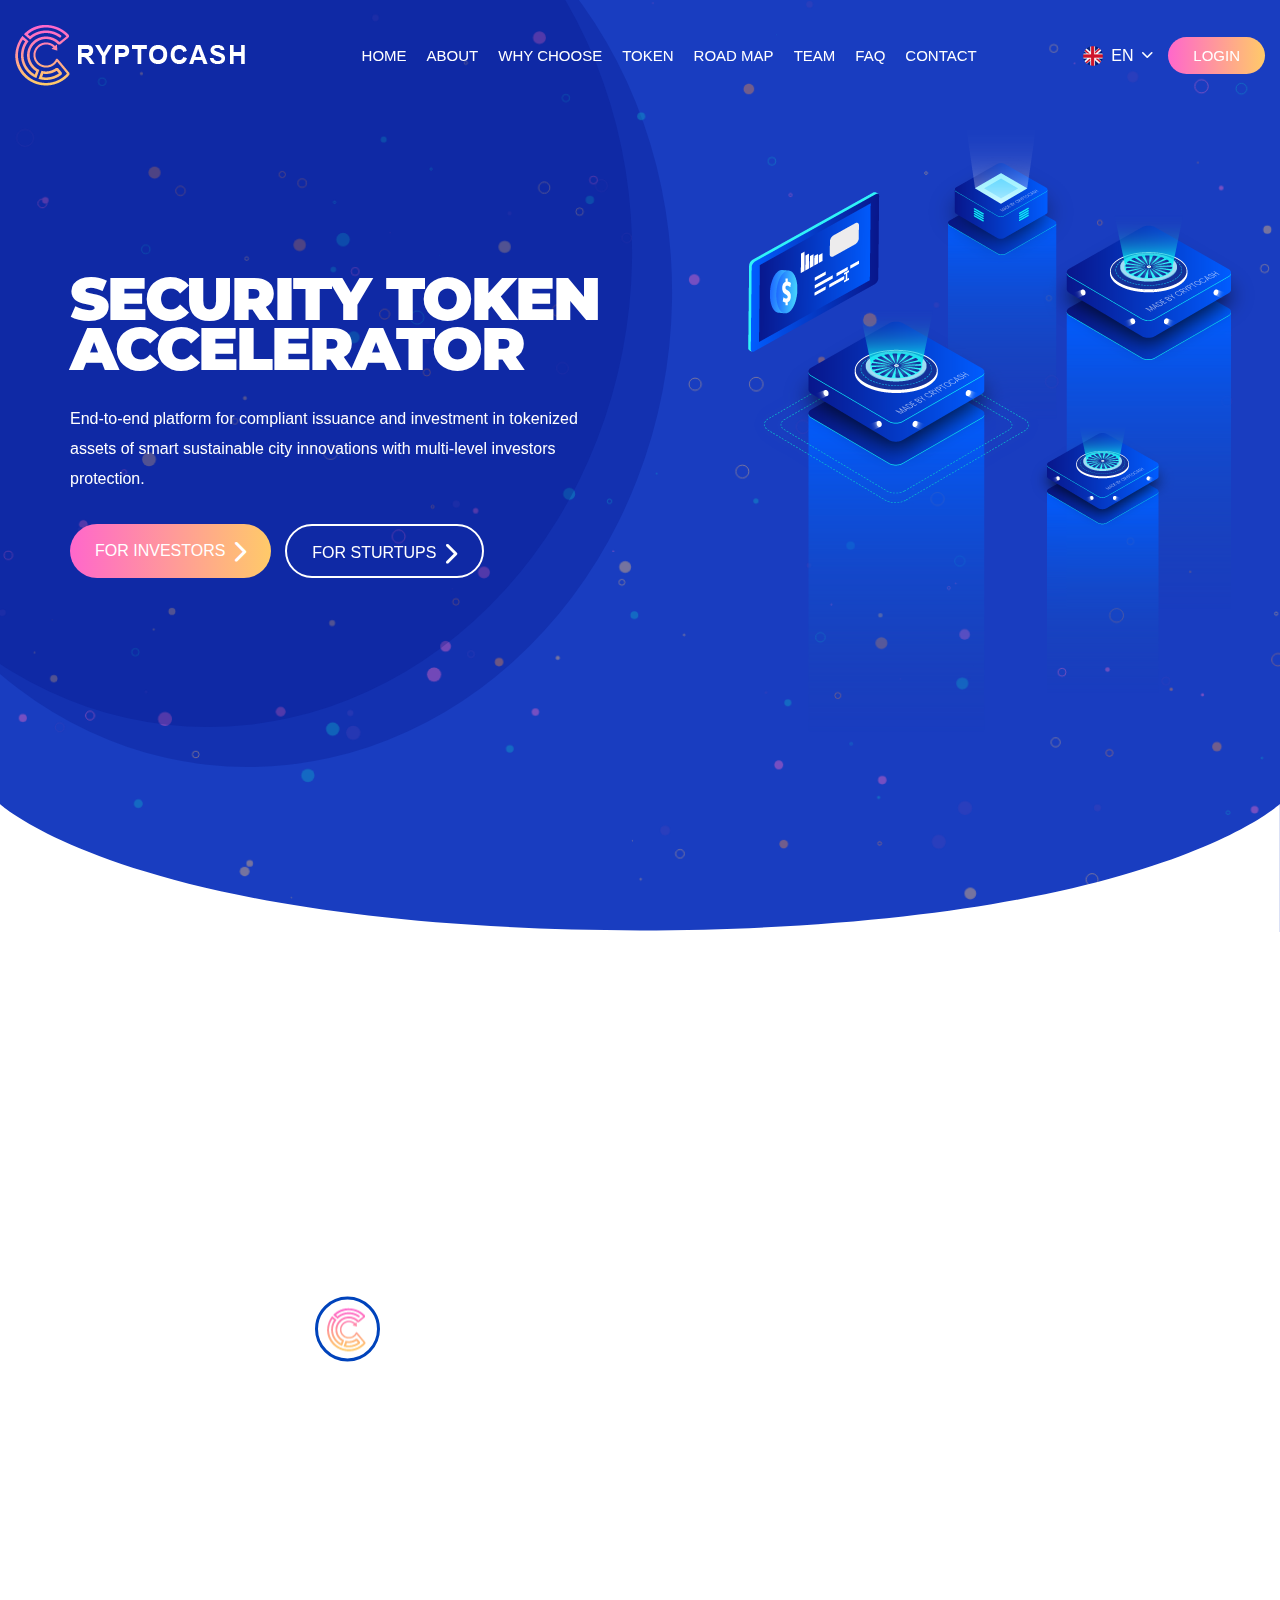
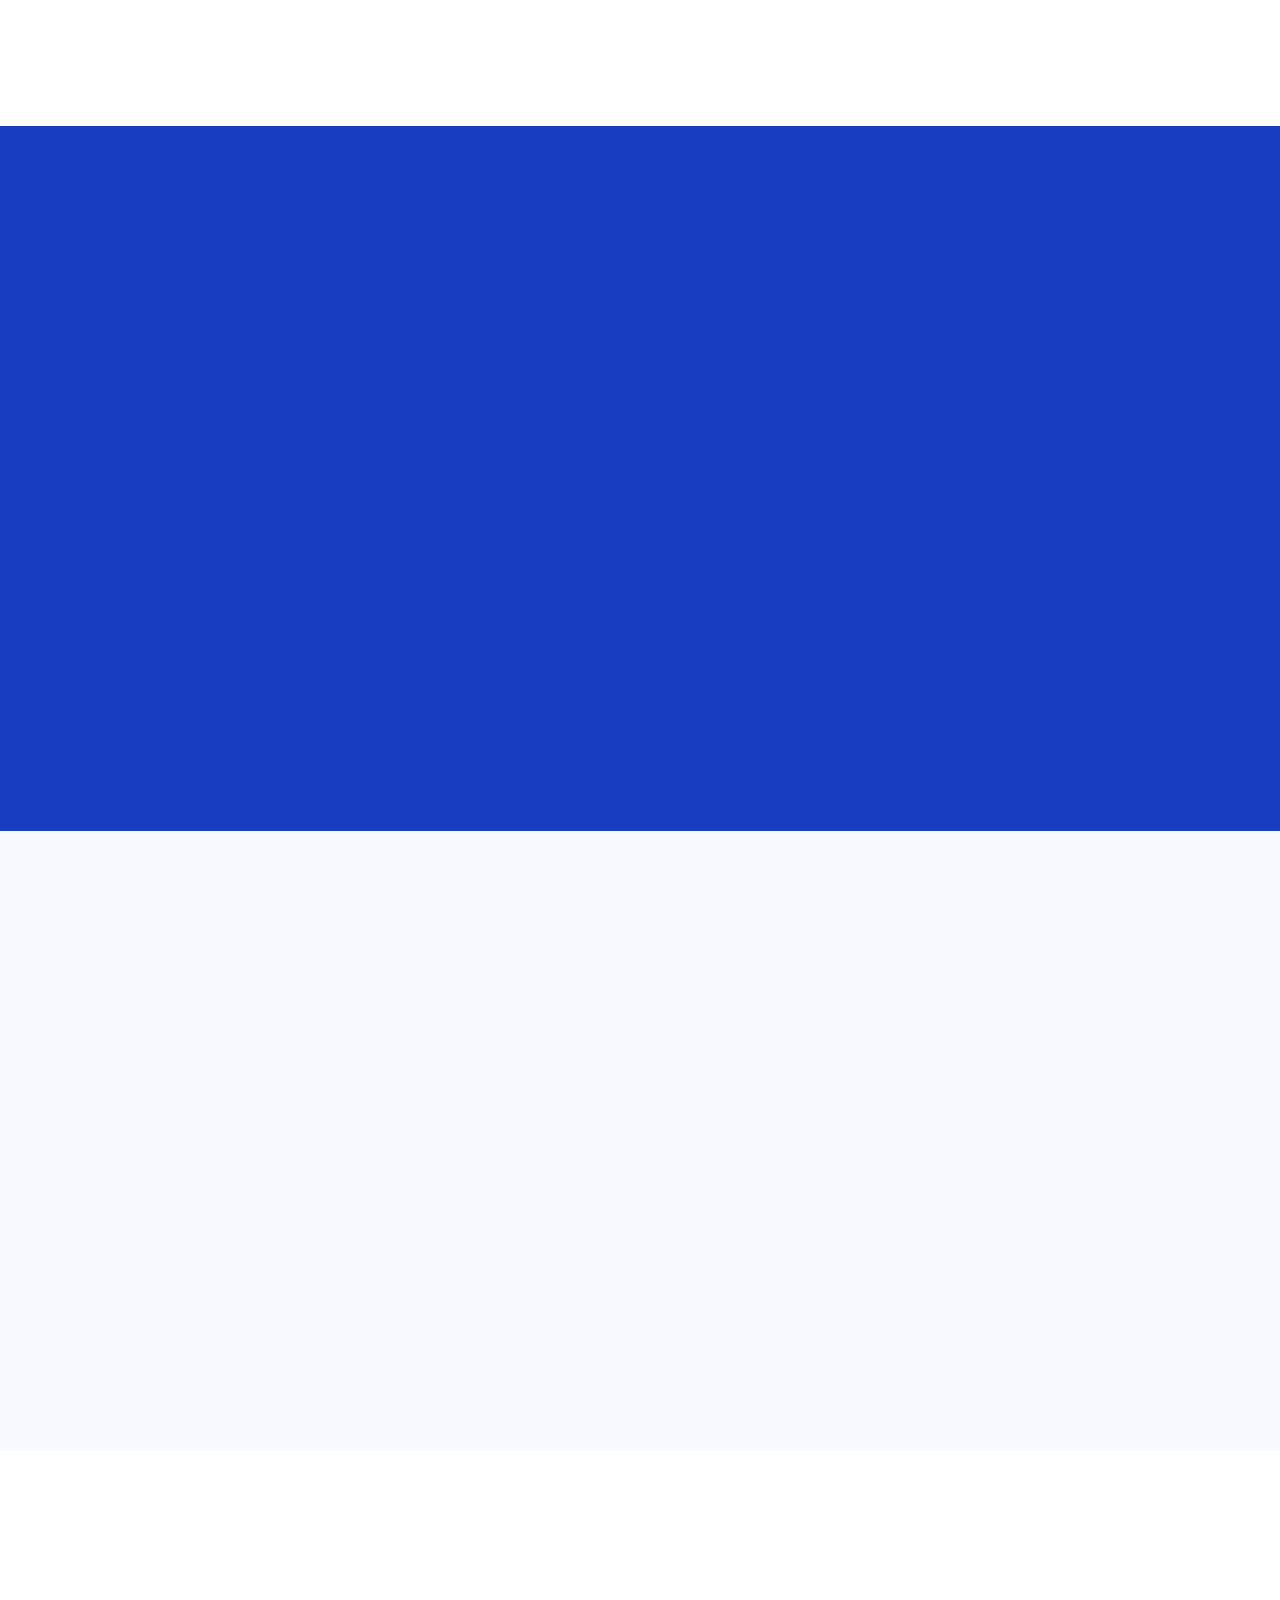
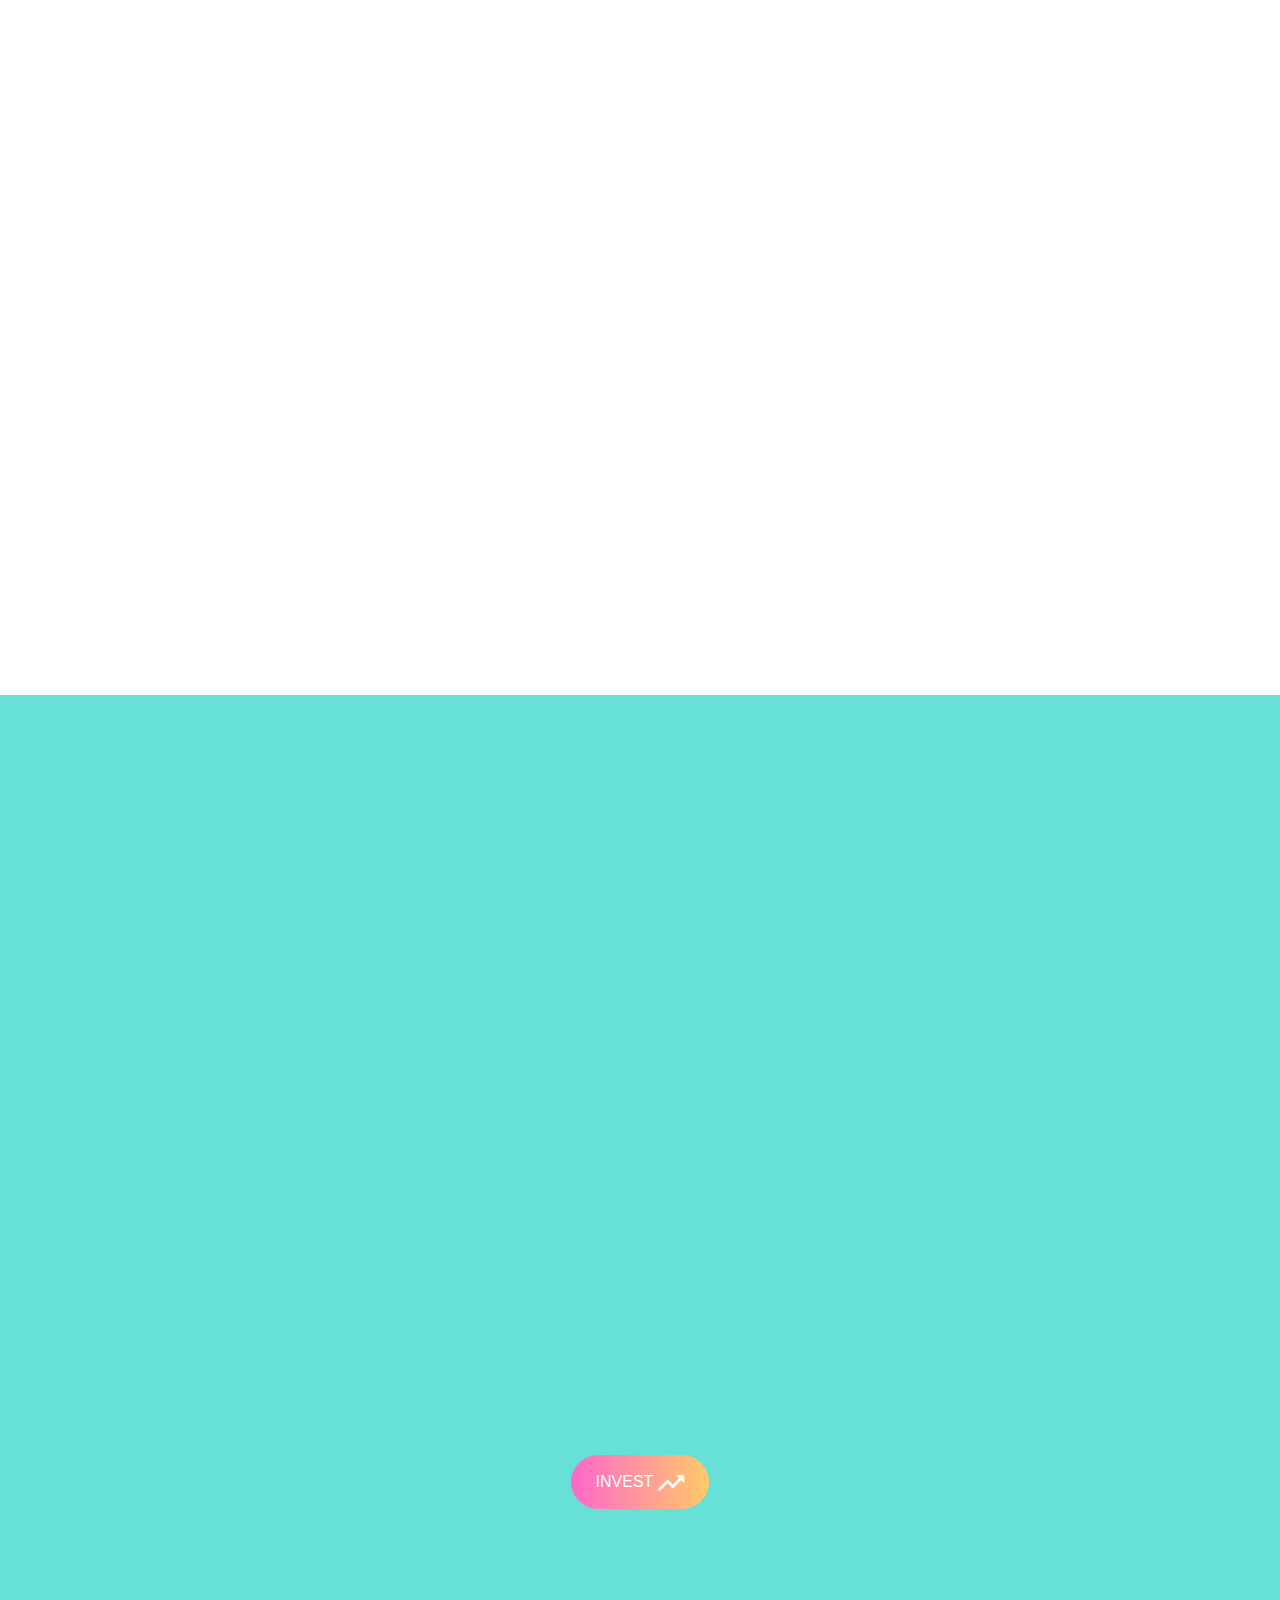
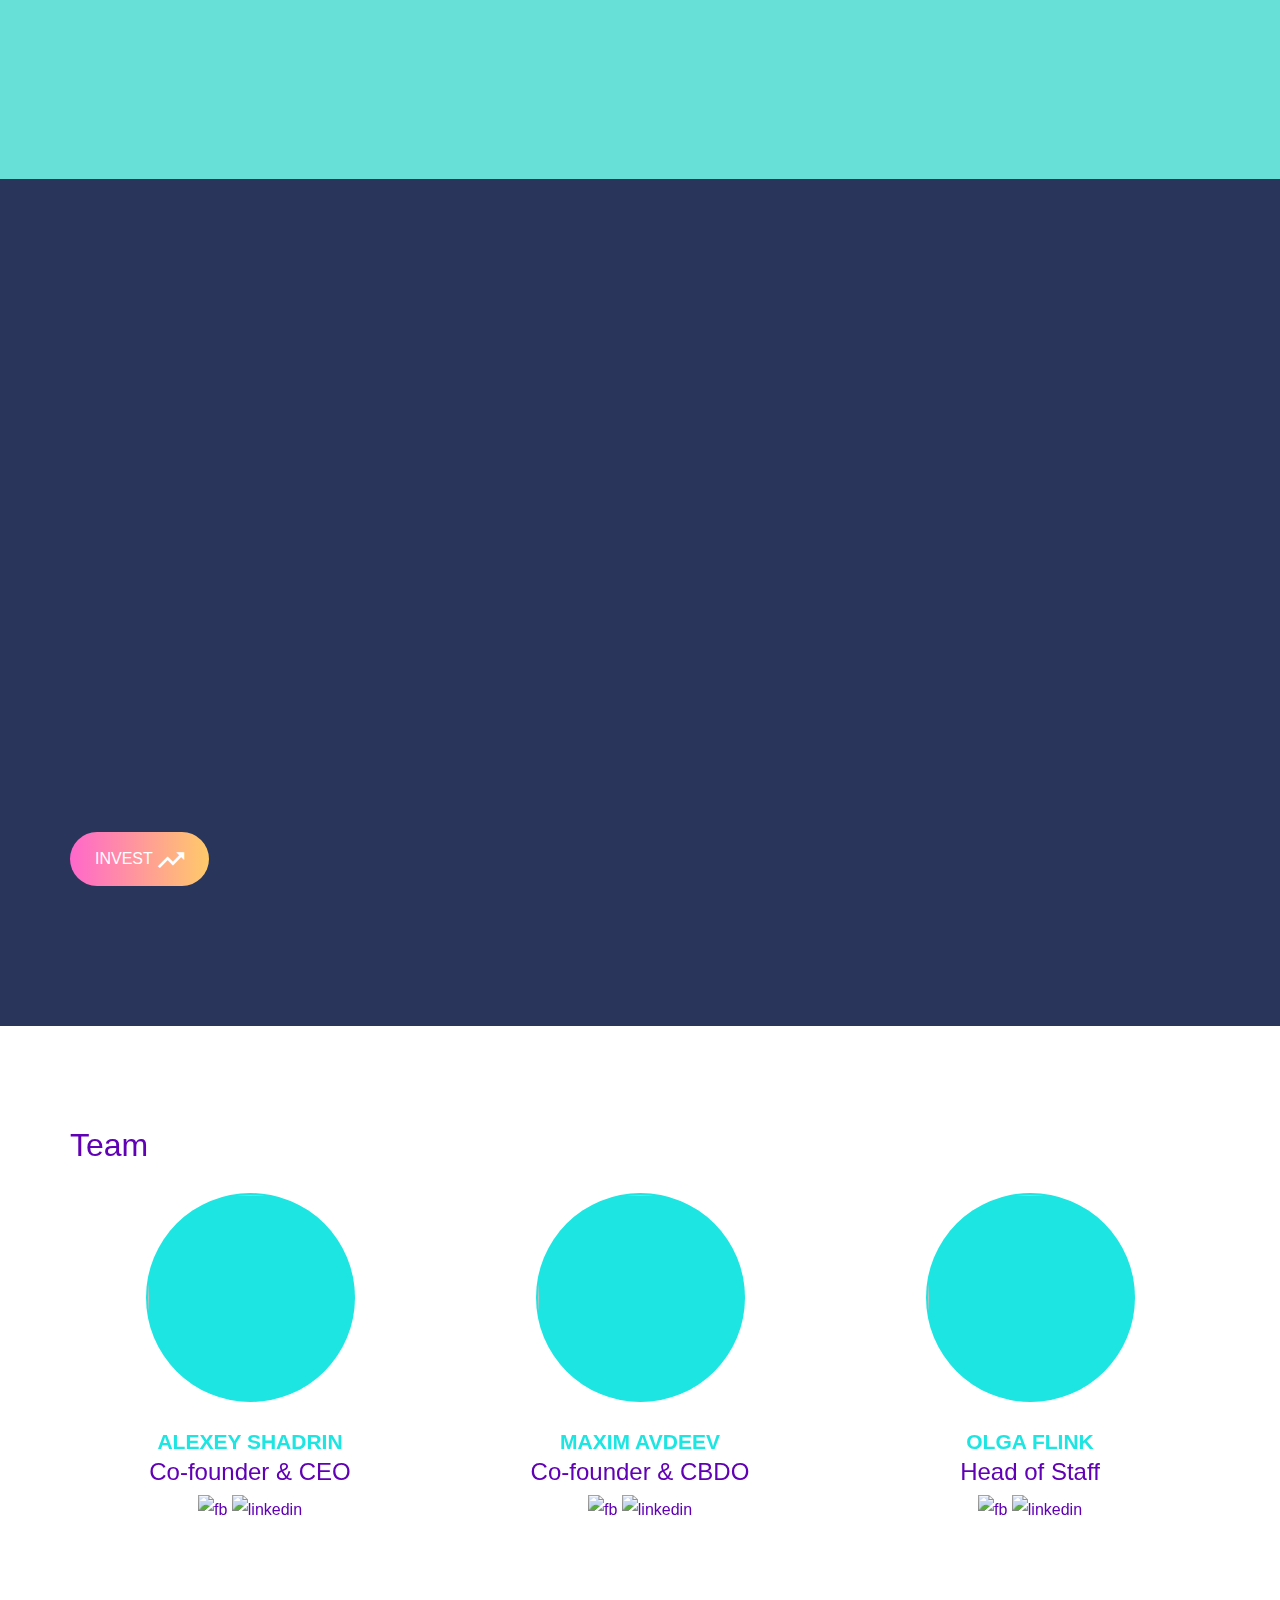
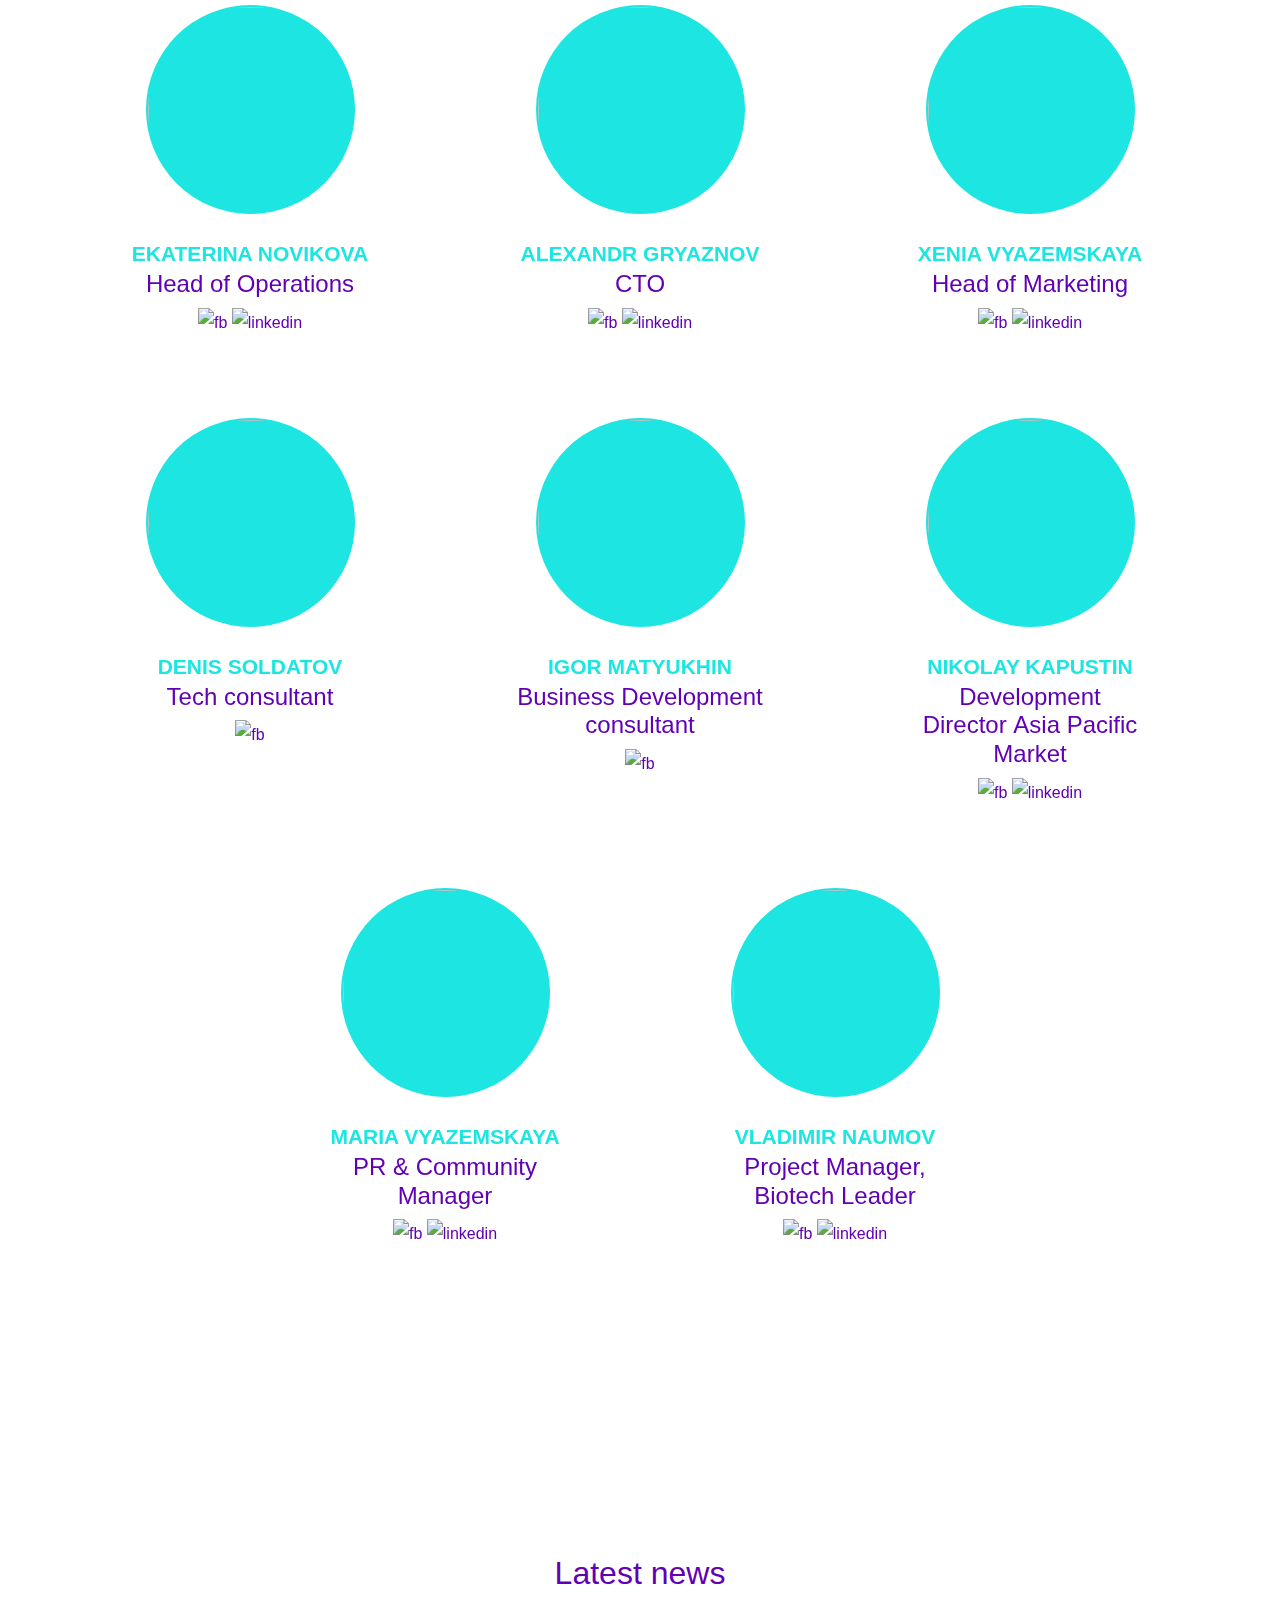
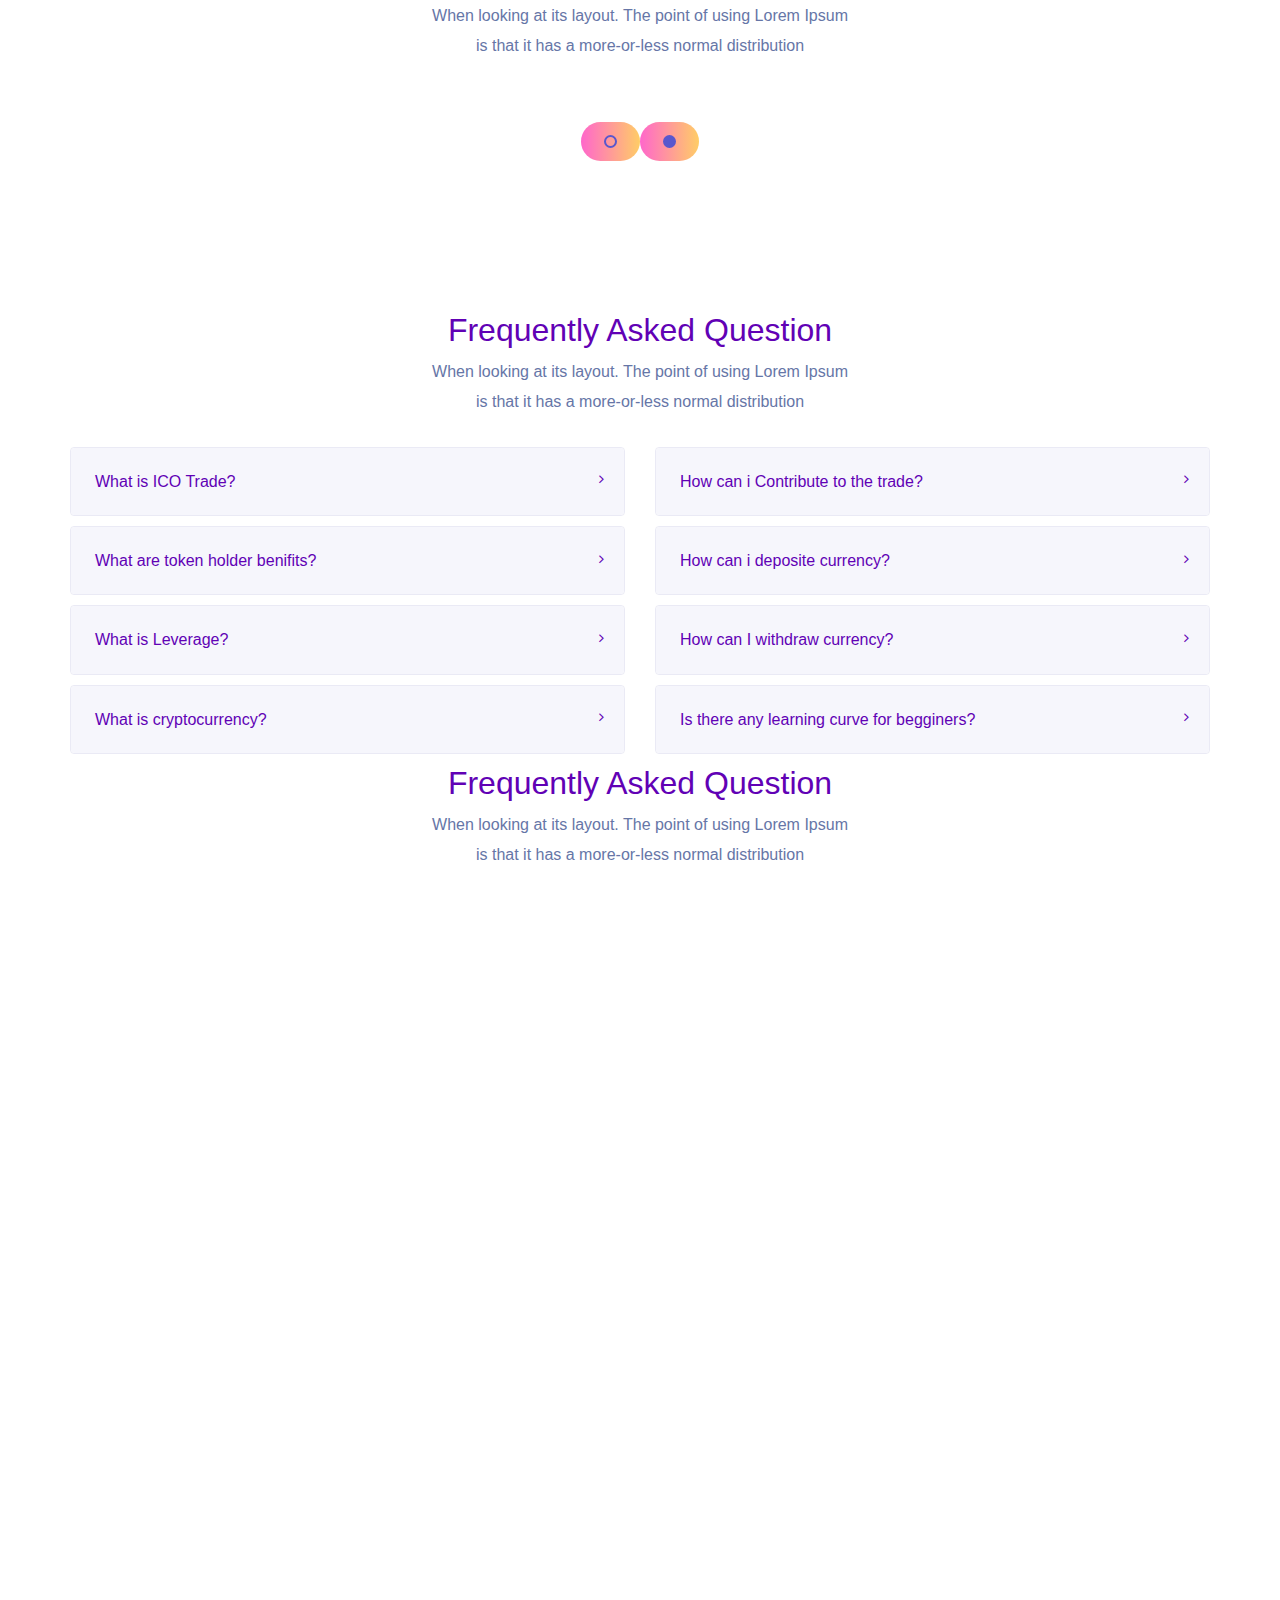
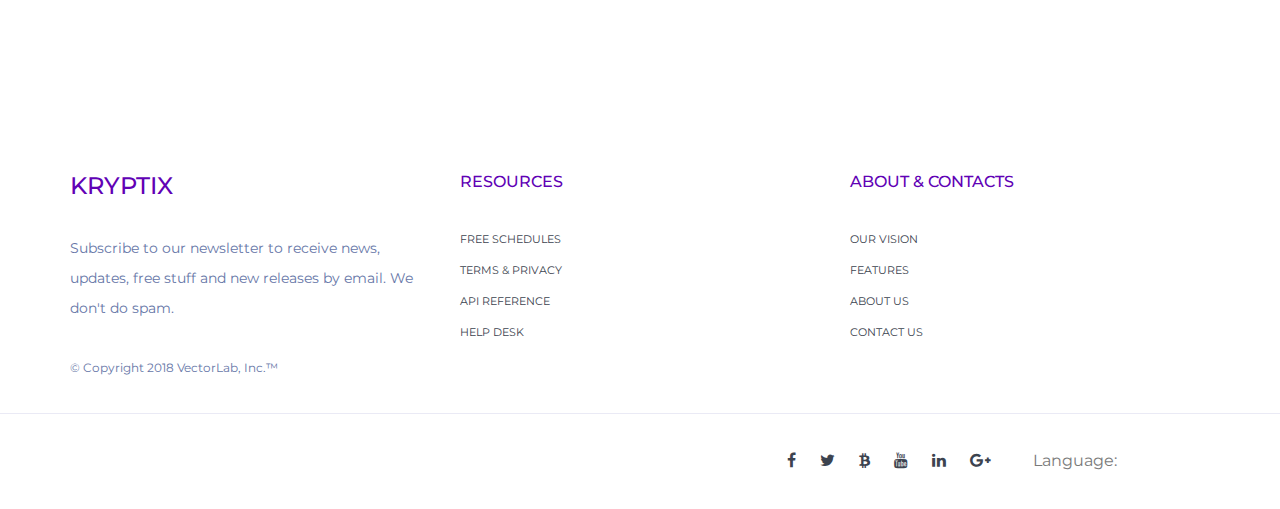
==== commit f512a631: "design wip" ====
--- a/index.html
+++ b/index.html
@@ -1,5 +1,4 @@
 <!DOCTYPE html>
-<!-- saved from url=(0070)http://bestwebcreator.com/cryptocash/demo/index-blue-light-modern.html -->
 <html lang="en"><head><meta http-equiv="Content-Type" content="text/html; charset=UTF-8"><style type="text/css">.gm-control-active img{box-sizing:content-box;pointer-events:none}.gm-control-active:hover img:nth-child(1),.gm-control-active:active img:nth-child(1),.gm-control-active:active img:nth-child(2){display:none}
 </style><style type="text/css">.gm-style .gm-style-cc span,.gm-style .gm-style-cc a,.gm-style .gm-style-mtc div{font-size:10px;box-sizing:border-box}
 </style><style type="text/css">@media print {  .gm-style .gmnoprint, .gmnoprint {    display:none  }}@media screen {  .gm-style .gmnoscreen, .gmnoscreen {    display:none  }}</style><style type="text/css">.dismissButton{background-color:#fff;border:1px solid #dadce0;color:#1a73e8;border-radius:4px;font-family:Roboto,sans-serif;font-size:14px;height:36px;cursor:pointer;padding:0 24px}.dismissButton:hover{background-color:rgba(66,133,244,0.04);border:1px solid #d2e3fc}.dismissButton:focus{background-color:rgba(66,133,244,0.12);border:1px solid #d2e3fc;outline:0}.dismissButton:hover:focus{background-color:rgba(66,133,244,0.16);border:1px solid #d2e2fd}.dismissButton:active{background-color:rgba(66,133,244,0.16);border:1px solid #d2e2fd;box-shadow:0 1px 2px 0 rgba(60,64,67,0.3),0 1px 3px 1px rgba(60,64,67,0.15)}.dismissButton:disabled{background-color:#fff;border:1px solid #f1f3f4;color:#3c4043}
@@ -9,9 +8,11 @@
 
 <meta http-equiv="X-UA-Compatible" content="IE=edge">
 <meta name="viewport" content="width=device-width, initial-scale=1">
-<meta name="description" content="Cryptocash is Professional Creative Template">
+<meta name="description" content="STA">
+    <!-- SITE TITLE -->
+<link href="https://fonts.googleapis.com/css?family=Montserrat:300,500,700,800,900&amp;subset=cyrillic" rel="stylesheet">
 <!-- SITE TITLE -->
-<title>Cryptocash – ICO Cryptocurrency &amp; ICO Landing Page HTML + Admin Dashboard Template</title>
+<title>STA</title>
 <!-- Favicon Icon -->
 <link rel="shortcut icon" type="image/x-icon" href="">
 <!-- Animation CSS -->
@@ -24,7 +25,7 @@
 <link rel="stylesheet" href="src/libs/ionicons.min.css">
 <!--- owl carousel CSS-->
 <link rel="stylesheet" href="src/libs/owl.carousel.min.css">
-<link rel="stylesheet" href="src/libs/owl.theme.default.min.css">
+<link rel="stylesheet" href="src/libs/assets/owl.theme.default.min.css">
 <!-- Magnific Popup CSS -->
 <link rel="stylesheet" href="src/libs/magnific-popup.css">
 <link rel="stylesheet" href="src/libs/spop.min.css">
@@ -35,25 +36,6 @@
 <link id="layoutstyle" rel="stylesheet" href="src/libs/theme.css">
 
 <body class="v_blue_light loaded" data-spy="scroll" data-offset="110"><div class="parallax-mirror" style="visibility: hidden; z-index: 1; position: fixed; top: 819.141px; left: 0px; overflow: hidden; transform: translate3d(0px, 0px, 0px); height: 467px; width: 1440px;"><img class="parallax-slider" src="src/assets/footer_bg.png" style="transform: translate3d(0px, 0px, 0px); position: absolute; left: 0px; height: 1134px; width: 1440px; max-width: none; top: -734.312px;"></div><div class="parallax-mirror" style="visibility: hidden; z-index: -100; position: fixed; top: 637.141px; left: 0px; overflow: hidden; transform: translate3d(0px, 0px, 0px); height: 741px; width: 1440px;"><img class="parallax-slider" src="src/assets/contact_bg.png" style="transform: translate3d(0px, 0px, 0px); position: absolute; left: 0px; height: 922px; width: 1440px; max-width: none; top: -567.713px;"></div>
-<div class="demo">
-	<ul class="list_none">
-    	<li><a href="http://bestwebcreator.com/cryptocash/" class="dm" title="See All Demo"><i class="ion-android-apps"></i></a></li>
-        <li><a href="http://bit.ly/2pzJavi" class="bg-green" title="Buy Now"><i class="ion-android-cart"></i></a></li>
-        <li><a href="http://bit.ly/2IePjW6" class="txt" title="PSD">PSD</a></li>
-    	<li><a href="javascript:void(0)" class="icon"><i class="fa fa-gear"></i></a>
-            <div class="color-switch">
-                <p>Color Switcher</p>
-                <div class="color_box">
-                	<button value="theme" class="default active"></button>
-                    <button value="theme-green" class="green"></button>
-                    <button value="theme-orange" class="orange"></button>
-                    <button value="theme-lightgreen" class="lightgreen"></button>
-                    <button value="theme-redpink" class="redpink"></button>
-                </div>
-            </div>
-        </li>
-    </ul>
-</div>
 
 <!-- START LOADER -->
 <div id="loader-wrapper">
@@ -73,7 +55,7 @@
 <header class="header_wrap fixed-top">
 	<div class="container-fluid">
 		<nav class="navbar navbar-expand-lg"> 
-			<a class="navbar-brand page-scroll animation animated fadeInDown" href="http://bestwebcreator.com/cryptocash/demo/index-blue-light-modern.html#home_section" data-animation="fadeInDown" data-animation-delay="1s" style="animation-delay: 1s; opacity: 1;"> 
+			<a class="navbar-brand page-scroll animation animated fadeInDown" href="" data-animation="fadeInDown" data-animation-delay="1s" style="animation-delay: 1s; opacity: 1;">
             	<img class="logo_light" src="src/assets/logo.png" alt="logo">
                 <img class="logo_dark" src="src/assets/logo_dark.png" alt="logo">
             </a>
@@ -82,130 +64,14 @@
             </button>
 			<div class="collapse navbar-collapse" id="navbarSupportedContent">
                 <ul class="navbar-nav m-auto">
-                    <li class="dropdown animation animated fadeInDown" data-animation="fadeInDown" data-animation-delay="1.1s" style="animation-delay: 1.1s; opacity: 1;">
-						<a data-toggle="dropdown" class="nav-link dropdown-toggle active" href="http://bestwebcreator.com/cryptocash/demo/index-blue-light-modern.html#">Home</a>
-							<div class="dropdown-menu">
-       							<ul class="list_none">
-                                	<li>
-                                        <a class="dropdown-item menu-link dropdown-toggler" href="http://bestwebcreator.com/cryptocash/demo/index.html">Home Page</a>
-                                        <div class="dropdown-menu">
-                                            <ul class="list_none"> 
-                                                <li><a class="dropdown-item nav-link nav_item" href="http://bestwebcreator.com/cryptocash/demo/index.html">Default</a></li> 
-                                                <li><a class="dropdown-item nav-link nav_item" href="http://bestwebcreator.com/cryptocash/demo/index-particle.html">Particle</a></li>
-                                                <li><a class="dropdown-item nav-link nav_item" href="http://bestwebcreator.com/cryptocash/demo/index-modern.html">modern</a></li>
-                                            </ul>
-                                        </div>
-                                	</li>
-                       				<li>
-                                        <a class="dropdown-item menu-link dropdown-toggler" href="http://bestwebcreator.com/cryptocash/demo/index-light-blue-pro.html">Landing page Light Blue Pro</a>
-                                        <div class="dropdown-menu">
-                                            <ul class="list_none"> 
-                                                <li><a class="dropdown-item nav-link nav_item" href="http://bestwebcreator.com/cryptocash/demo/index-light-blue-pro.html">Default</a></li> 
-                                                <li><a class="dropdown-item nav-link nav_item" href="http://bestwebcreator.com/cryptocash/demo/index-light-blue-pro-particle.html">Particle</a></li>
-                                                <li><a class="dropdown-item nav-link nav_item" href="http://bestwebcreator.com/cryptocash/demo/index-light-blue-pro-modern.html">modern</a></li>
-                                            </ul>
-                                        </div>
-                                   </li>
-                                    <li>
-                                        <a class="dropdown-item menu-link dropdown-toggler" href="http://bestwebcreator.com/cryptocash/demo/index-blue-pro.html">Landing page Blue Pro</a>
-                                        <div class="dropdown-menu">
-                                            <ul class="list_none"> 
-                                                <li><a class="dropdown-item nav-link nav_item" href="http://bestwebcreator.com/cryptocash/demo/index-blue-pro.html">Default</a></li> 
-                                                <li><a class="dropdown-item nav-link nav_item" href="http://bestwebcreator.com/cryptocash/demo/index-blue-pro-particle.html">Particle</a></li>
-                                                <li><a class="dropdown-item nav-link nav_item" href="http://bestwebcreator.com/cryptocash/demo/index-blue-pro-modern.html">modern</a></li>
-                                            </ul>
-                                        </div>
-                                   </li>
-                                   <li>
-                                        <a class="dropdown-item menu-link page-scroll dropdown-toggler active" href="http://bestwebcreator.com/cryptocash/demo/index-blue-light-modern.html#home_section">Landing page Light Blue</a>
-                                        <div class="dropdown-menu">
-                                            <ul class="list_none"> 
-                                                <li><a class="dropdown-item nav-link nav_item" href="http://bestwebcreator.com/cryptocash/demo/index-blue-light.html">Default</a></li> 
-                                                <li><a class="dropdown-item nav-link nav_item" href="http://bestwebcreator.com/cryptocash/demo/index-blue-light-particle.html">Particle</a></li>
-                                                <li><a class="dropdown-item nav-link nav_item page-scroll active" href="http://bestwebcreator.com/cryptocash/demo/index-blue-light-modern.html#home_section">modern</a></li>
-                                            </ul>
-                                        </div>
-                                   </li>
-                                   <li>
-                                        <a class="dropdown-item menu-link dropdown-toggler" href="http://bestwebcreator.com/cryptocash/demo/index-blue.html">Landing page Blue</a>
-                                        <div class="dropdown-menu">
-                                            <ul class="list_none"> 
-                                                <li><a class="dropdown-item nav-link nav_item" href="http://bestwebcreator.com/cryptocash/demo/index-blue.html">Default</a></li> 
-                                                <li><a class="dropdown-item nav-link nav_item" href="http://bestwebcreator.com/cryptocash/demo/index-blue-particle.html">Particle</a></li>
-                                                <li><a class="dropdown-item nav-link nav_item" href="http://bestwebcreator.com/cryptocash/demo/index-blue-modern.html">modern</a></li>
-                                            </ul>
-                                        </div>
-                                   </li>
-                                   <li>
-                                        <a class="dropdown-item menu-link dropdown-toggler" href="http://bestwebcreator.com/cryptocash/demo/index-light-dark.html">Landing page Light Dark</a>
-                                        <div class="dropdown-menu">
-                                            <ul class="list_none"> 
-                                                <li><a class="dropdown-item nav-link nav_item" href="http://bestwebcreator.com/cryptocash/demo/index-light-dark.html">Default</a></li> 
-                                                <li><a class="dropdown-item nav-link nav_item" href="http://bestwebcreator.com/cryptocash/demo/index-light-dark-particle.html">Particle</a></li>
-                                                <li><a class="dropdown-item nav-link nav_item" href="http://bestwebcreator.com/cryptocash/demo/index-light-dark-modern.html">modern</a></li>
-                                            </ul>
-                                        </div>
-                                   </li>
-                                   <li>
-                                        <a class="dropdown-item menu-link dropdown-toggler" href="http://bestwebcreator.com/cryptocash/demo/index-dark.html">Landing page Dark</a>
-                                        <div class="dropdown-menu">
-                                            <ul class="list_none"> 
-                                                <li><a class="dropdown-item nav-link nav_item" href="http://bestwebcreator.com/cryptocash/demo/index-dark.html">Default</a></li> 
-                                                <li><a class="dropdown-item nav-link nav_item" href="http://bestwebcreator.com/cryptocash/demo/index-dark-particle.html">Particle</a></li>
-                                                <li><a class="dropdown-item nav-link nav_item" href="http://bestwebcreator.com/cryptocash/demo/index-dark-modern.html">modern</a></li>
-                                            </ul>
-                                        </div>
-                                   </li>
-                                   <li>
-                                        <a class="dropdown-item menu-link dropdown-toggler" href="http://bestwebcreator.com/cryptocash/demo/index-royal-blue.html">Landing page Royal Blue</a>
-                                        <div class="dropdown-menu">
-                                            <ul class="list_none"> 
-                                                <li><a class="dropdown-item nav-link nav_item" href="http://bestwebcreator.com/cryptocash/demo/index-royal-blue.html">Default</a></li> 
-                                                <li><a class="dropdown-item nav-link nav_item" href="http://bestwebcreator.com/cryptocash/demo/index-royal-blue-particle.html">Particle</a></li>
-                                                <li><a class="dropdown-item nav-link nav_item" href="http://bestwebcreator.com/cryptocash/demo/index-royal-blue-modern.html">modern</a></li>
-                                            </ul>
-                                        </div>
-                                   </li>
-                                   <li>
-                                        <a class="dropdown-item menu-link dropdown-toggler" href="http://bestwebcreator.com/cryptocash/demo/index-navy-blue.html">Landing page Navy Blue</a>
-                                        <div class="dropdown-menu">
-                                            <ul class="list_none"> 
-                                                <li><a class="dropdown-item nav-link nav_item" href="http://bestwebcreator.com/cryptocash/demo/index-navy-blue.html">Default</a></li> 
-                                                <li><a class="dropdown-item nav-link nav_item" href="http://bestwebcreator.com/cryptocash/demo/index-navy-blue-particle.html">Particle</a></li>
-                                                <li><a class="dropdown-item nav-link nav_item" href="http://bestwebcreator.com/cryptocash/demo/index-navy-blue-modern.html">modern</a></li>
-                                            </ul>
-                                        </div>
-                                   </li>
-                                   <li>
-                                        <a class="dropdown-item menu-link dropdown-toggler" href="http://bestwebcreator.com/cryptocash/demo/index-light-purple.html">Landing page Light Purple</a>
-                                        <div class="dropdown-menu">
-                                            <ul class="list_none"> 
-                                                <li><a class="dropdown-item nav-link nav_item" href="http://bestwebcreator.com/cryptocash/demo/index-light-purple.html">Default</a></li> 
-                                                <li><a class="dropdown-item nav-link nav_item" href="http://bestwebcreator.com/cryptocash/demo/index-light-purple-particle.html">Particle</a></li>
-                                                <li><a class="dropdown-item nav-link nav_item" href="http://bestwebcreator.com/cryptocash/demo/index-light-purple-modern.html">modern</a></li>
-                                            </ul>
-                                        </div>
-                                   </li>
-                                   <li>
-                                        <a class="dropdown-item menu-link dropdown-toggler" href="http://bestwebcreator.com/cryptocash/demo/index-cyan-blue.html">Landing page Cyan Blue</a>
-                                        <div class="dropdown-menu">
-                                            <ul class="list_none"> 
-                                                <li><a class="dropdown-item nav-link nav_item" href="http://bestwebcreator.com/cryptocash/demo/index-cyan-blue.html">Default</a></li> 
-                                                <li><a class="dropdown-item nav-link nav_item" href="http://bestwebcreator.com/cryptocash/demo/index-cyan-blue-particle.html">Particle</a></li>
-                                                <li><a class="dropdown-item nav-link nav_item" href="http://bestwebcreator.com/cryptocash/demo/index-cyan-blue-modern.html">modern</a></li>
-                                            </ul>
-                                        </div>
-                                   </li>
-                      			</ul>
-                         	</div>   
-                    </li>
-                    <li class="animation animated fadeInDown" data-animation="fadeInDown" data-animation-delay="1.2s" style="animation-delay: 1.2s; opacity: 1;"><a class="nav-link page-scroll nav_item" href="http://bestwebcreator.com/cryptocash/demo/index-blue-light-modern.html#about">About</a></li>
-                    <li class="animation animated fadeInDown" data-animation="fadeInDown" data-animation-delay="1.3s" style="animation-delay: 1.3s; opacity: 1;"><a class="nav-link page-scroll nav_item" href="http://bestwebcreator.com/cryptocash/demo/index-blue-light-modern.html#whychoose">Why Choose</a></li>
-                    <li class="animation animated fadeInDown" data-animation="fadeInDown" data-animation-delay="1.4s" style="animation-delay: 1.4s; opacity: 1;"><a class="nav-link page-scroll nav_item" href="http://bestwebcreator.com/cryptocash/demo/index-blue-light-modern.html#token">Token</a></li>
-                    <li class="animation animated fadeInDown" data-animation="fadeInDown" data-animation-delay="1.5s" style="animation-delay: 1.5s; opacity: 1;"><a class="nav-link page-scroll nav_item" href="http://bestwebcreator.com/cryptocash/demo/index-blue-light-modern.html#roadmap">Road Map</a></li>
-                    <li class="animation animated fadeInDown" data-animation="fadeInDown" data-animation-delay="1.6s" style="animation-delay: 1.6s; opacity: 1;"><a class="nav-link page-scroll nav_item" href="http://bestwebcreator.com/cryptocash/demo/index-blue-light-modern.html#team">Team</a></li>
-                    <li class="animation animated fadeInDown" data-animation="fadeInDown" data-animation-delay="1.7s" style="animation-delay: 1.7s; opacity: 1;"><a class="nav-link page-scroll nav_item" href="http://bestwebcreator.com/cryptocash/demo/index-blue-light-modern.html#faq">FAQ</a></li>
-                    <li class="animation animated fadeInDown" data-animation="fadeInDown" data-animation-delay="1.8s" style="animation-delay: 1.8s; opacity: 1;"><a class="nav-link page-scroll nav_item" href="http://bestwebcreator.com/cryptocash/demo/index-blue-light-modern.html#contact">Contact</a></li>
+                    <li class="animation animated fadeInDown" data-animation="fadeInDown" data-animation-delay="1.1s" style="animation-delay: 1.2s; opacity: 1;"><a class="nav-link page-scroll nav_item" href="">Home</a></li>
+                    <li class="animation animated fadeInDown" data-animation="fadeInDown" data-animation-delay="1.2s" style="animation-delay: 1.2s; opacity: 1;"><a class="nav-link page-scroll nav_item" href="">About</a></li>
+                    <li class="animation animated fadeInDown" data-animation="fadeInDown" data-animation-delay="1.3s" style="animation-delay: 1.3s; opacity: 1;"><a class="nav-link page-scroll nav_item" href="">Why Choose</a></li>
+                    <li class="animation animated fadeInDown" data-animation="fadeInDown" data-animation-delay="1.4s" style="animation-delay: 1.4s; opacity: 1;"><a class="nav-link page-scroll nav_item" href="">Token</a></li>
+                    <li class="animation animated fadeInDown" data-animation="fadeInDown" data-animation-delay="1.5s" style="animation-delay: 1.5s; opacity: 1;"><a class="nav-link page-scroll nav_item" href="">Road Map</a></li>
+                    <li class="animation animated fadeInDown" data-animation="fadeInDown" data-animation-delay="1.6s" style="animation-delay: 1.6s; opacity: 1;"><a class="nav-link page-scroll nav_item" href="">Team</a></li>
+                    <li class="animation animated fadeInDown" data-animation="fadeInDown" data-animation-delay="1.7s" style="animation-delay: 1.7s; opacity: 1;"><a class="nav-link page-scroll nav_item" href="">FAQ</a></li>
+                    <li class="animation animated fadeInDown" data-animation="fadeInDown" data-animation-delay="1.8s" style="animation-delay: 1.8s; opacity: 1;"><a class="nav-link page-scroll nav_item" href="">Contact</a></li>
                 </ul>
                 <ul class="navbar-nav nav_btn align-items-center">
                     <li class="animation animated fadeInDown" data-animation="fadeInDown" data-animation-delay="1.9s" style="animation-delay: 1.9s; opacity: 1;">
@@ -217,7 +83,7 @@
                           </select></div><div class="dd ddcommon borderRadius" id="lng_select_msdd" style="width: 46px;"><div class="ddTitle borderRadiusTp"><span class="divider"></span><span class="arrow arrowoff"></span><span class="ddTitleText " id="lng_select_title"><img src="src/assets/eng.png" class="fnone"><span class="ddlabel">EN</span><span class="description" style="display: none;"></span></span></div><input id="lng_select_titleText" type="text" autocomplete="off" class="text shadow borderRadius" style="display: none;"><div class="ddChild ddchild_ border shadow" id="lng_select_child" style="z-index: 9999; display: none; position: absolute;"><ul><li class="enabled _msddli_ selected" title="English"><img src="src/assets/eng.png" class="fnone"><span class="ddlabel">EN</span><div class="clear"></div></li><li class="enabled _msddli_" title="France"><img src="src/assets/fn.png" class="fnone"><span class="ddlabel">FN</span><div class="clear"></div></li><li class="enabled _msddli_" title="United States"><img src="src/assets/us.png" class="fnone"><span class="ddlabel">US</span><div class="clear"></div></li></ul></div></div>
                         </div>
                     </li>
-                    <li class="animation animated fadeInDown" data-animation="fadeInDown" data-animation-delay="2s" style="animation-delay: 2s; opacity: 1;"><a class="btn btn-default btn-radius nav_item" href="http://bestwebcreator.com/cryptocash/demo/login.html">Login</a></li>
+                    <li class="animation animated fadeInDown" data-animation="fadeInDown" data-animation-delay="2s" style="animation-delay: 2s; opacity: 1;"><a class="btn btn-default btn-radius nav_item" href="">Login</a></li>
                 </ul>
 			</div>
 		</nav>
@@ -232,11 +98,13 @@
         <div class="row align-items-center">
             <div class="col-lg-6 col-md-12 col-sm-12 order-lg-first">
                 <div class="banner_text text_md_center res_md_mb_30 res_xs_mb_20">
-                    <h1 class="animation animated fadeInUp" data-animation="fadeInUp" data-animation-delay="1.1s" style="animation-delay: 1.1s; opacity: 1;">Bitcoin is peer to peer innovative network</h1>
-                    <p class="animation animated fadeInUp" data-animation="fadeInUp" data-animation-delay="1.3s" style="animation-delay: 1.3s; opacity: 1;">The mining starts immediately after confirmed payment. First payouts within 24 hours. </p>
+                    <h1 class="animation animated fadeInUp" data-animation="fadeInUp" data-animation-delay="1.1s" style="animation-delay: 1.1s; opacity: 1;">Security Token Accelerator</h1>
+                    <p class="animation animated fadeInUp" data-animation="fadeInUp" data-animation-delay="1.3s" style="animation-delay: 1.3s; opacity: 1;">End-to-end platform for compliant issuance and investment in tokenized assets of smart
+                        sustainable city innovations with multi-level investors protection.
+                    </p>
                     <div class="btn_group animation animated fadeInUp" data-animation="fadeInUp" data-animation-delay="1.4s" style="animation-delay: 1.4s; opacity: 1;"> 
-                        <a href="http://bestwebcreator.com/cryptocash/demo/index-blue-light-modern.html#whitepaper" class="btn btn-default btn-radius page-scroll">Whitepaper <i class="ion-ios-arrow-thin-right"></i></a> 
-                        <a href="http://bestwebcreator.com/cryptocash/demo/index-blue-light-modern.html#" class="btn btn-border-white btn-radius">Buy Token Now! <i class="ion-ios-arrow-thin-right"></i></a> 
+                        <a href="" class="btn btn-default btn-radius page-scroll">For investors <i class="ion-ios-arrow-forward"></i></a>
+                        <a href="" class="btn btn-border-white btn-radius">For sturtups <i class="ion-ios-arrow-forward"></i></a>
                     </div>
                 </div>
             </div>
@@ -251,7 +119,7 @@
 		<path class="st0" d="M0,0c0,0,100,94,481,95C862,94,962,0,962,0v115H0V0z"></path>
     </svg>
 </section>
-<!-- END SECTION BANNER --> 
+<!-- END SECTION BANNER -->
 
 <!-- START SECTION ABOUT US -->
 <section id="about">
@@ -266,1301 +134,786 @@
                 </div>
             </div>
             <div class="col-lg-6 col-md-12 col-sm-12 text_md_center">
-                <div class="title_blue_dark">
-                  <h4 class="animation animated fadeInUp" data-animation="fadeInUp" data-animation-delay="0.2s" style="animation-delay: 0.2s; opacity: 1;">We've building a platform to make it easier for you. </h4>
-                  <p class="animation animated fadeInUp" data-animation="fadeInUp" data-animation-delay="0.4s" style="animation-delay: 0.4s; opacity: 1;">Cryptocase is one of the most transformative technologies since the  invention of the Internet. Cryptocase stands firmly in support of financial freedom and the liberty that Bitcoin provides globally for anyone to voluntarily participate in a permissionless and decentralized network.</p>
-                  <p class="animation animated fadeInUp" data-animation="fadeInUp" data-animation-delay="0.8s" style="animation-delay: 0.8s; opacity: 1;">If you are going to use a passage of Lorem Ipsum, you need to be sure there isn't anything embarrassing hidden in the middle of text.</p>
-                </div>
-                <a href="https://www.youtube.com/watch?v=ZE2HxTmxfrI" class="btn btn-default btn-radius video animation animated fadeInUp" data-animation="fadeInUp" data-animation-delay="1s" style="animation-delay: 1s; opacity: 1;">Let's Start <i class="ion-ios-arrow-thin-right"></i></a> 
+                <div class="title_purple_dark">
+                  <h4 class="animation animated fadeInUp" data-animation="fadeInUp" data-animation-delay="0.2s" style="animation-delay: 0.2s; opacity: 1;">Democratizing liquidity to the VC market</h4>
+                  <p class="animation animated fadeInUp" data-animation="fadeInUp" data-animation-delay="0.4s" style="animation-delay: 0.4s; opacity: 1;">We aim at connecting best blockchain, IoT, Artificial Intelligence, cleantech, biotech, projects with capital via their equity tokenization and offering to accredited investors.</p>
+                  <p class="animation animated fadeInUp" data-animation="fadeInUp" data-animation-delay="0.8s" style="animation-delay: 0.8s; opacity: 1;">We accelerate compliant digital investment flows into the most talented teams and impactful technologies, enabling the growth of global smart sustainable cities ecosystem.</p>
+                  <p class="animation animated fadeInUp" data-animation="fadeInUp" data-animation-delay="1s" style="animation-delay: 1s; opacity: 1;">As a result of professional due diligence, most promising projects are selected for security token acceleration program, while security tokenization-as-a-service is available for everyone.</p>
+
+                </div>
+                <a href="" class="btn btn-default btn-radius video animation animated fadeInUp" data-animation="fadeInUp" data-animation-delay="1s" style="animation-delay: 1s; opacity: 1;">Let's Start <i class="ion-ios-arrow-forward"></i></a>
             </div>
         </div>
     </div>
 </section>
-<!-- END SECTION ABOUT US --> 
-
+<!-- END SECTION ABOUT US -->
 <!-- START SECTION DIGITAL NETWORK -->
 <section id="whychoose" class="blue_bg">
     <div class="container">
         <div class="row align-items-center">
-        	<div class="col-lg-6 col-md-12 col-sm-12">
-            	<div class="title_default_light">
-                  <h4 class="animation animated fadeInUp" data-animation="fadeInUp" data-animation-delay="0.2s" style="animation-delay: 0.2s; opacity: 1;">Digital Global Network</h4>
-                  <p class="animation animated fadeInUp" data-animation="fadeInUp" data-animation-delay="0.4s" style="animation-delay: 0.4s; opacity: 1;">Cryptocash has great features that  make it the best place. Odit, itaque, deserunt corporis vero ipsum eius odio natus ullam quia eos.</p>
+            <div class="col-lg-6 col-md-12 col-sm-12">
+                <div class="title_default_light">
+                    <h4 class="animation animated fadeInUp" data-animation="fadeInUp" data-animation-delay="0.2s" style="animation-delay: 0.2s; opacity: 1;">Security Token Accelerator</h4>
+                    <p class="animation animated fadeInUp" data-animation="fadeInUp" data-animation-delay="0.4s" style="animation-delay: 0.4s; opacity: 1;">STA has great features that  make it the best place. Odit, itaque, deserunt corporis vero ipsum eius odio natus ullam quia eos.</p>
                 </div>
                 <ul class="list_info list_info_half list_none">
                     <li class="animation animated fadeInUp" data-animation="fadeInUp" data-animation-delay="0.5s" style="animation-delay: 0.5s; opacity: 1;">
-                        <div class="list_icon">	
+                        <div class="list_icon">
                             <i class="fa fa-briefcase"></i>
                         </div>
                         <div class="list_content">
-                            <h6>Manage Your Portfolio</h6>
+                            <h6>Compliant with securities and KYC/AML regulations</h6>
                         </div>
                     </li>
                     <li class="animation animated fadeInUp" data-animation="fadeInUp" data-animation-delay="0.6s" style="animation-delay: 0.6s; opacity: 1;">
-                        <div class="list_icon">	
+                        <div class="list_icon">
                             <i class="fa fa-line-chart"></i>
                         </div>
                         <div class="list_content">
-                            <h6>High treding volume</h6>
+                            <h6>Represent equity, debt, investment contracts</h6>
                         </div>
                     </li>
                     <li class="animation animated fadeInUp" data-animation="fadeInUp" data-animation-delay="0.7s" style="animation-delay: 0.7s; opacity: 1;">
-                        <div class="list_icon">	
+                        <div class="list_icon">
                             <i class="fa fa-mobile"></i>
                         </div>
                         <div class="list_content">
-                            <h6>Mobile Apps</h6>
+                            <h6>24/7 access to market without middlemen</h6>
                         </div>
                     </li>
                     <li class="animation animated fadeInUp" data-animation="fadeInUp" data-animation-delay="0.8s" style="animation-delay: 0.8s; opacity: 1;">
-                        <div class="list_icon">	
+                        <div class="list_icon">
                             <i class="fa fa-database"></i>
                         </div>
                         <div class="list_content">
-                            <h6>Largest Datapoint</h6>
+                            <h6>Voting rights and liquidation preferences</h6>
                         </div>
                     </li>
-                    <li class="animation animated fadeInUp" data-animation="fadeInUp" data-animation-delay="0.9s" style="animation-delay: 0.9s; opacity: 1;">
-                        <div class="list_icon">	
-                            <i class="fa fa-lock"></i>
+                    <li class="animation animated fadeInUp" data-animation="fadeInUp" data-animation-delay="0.8s" style="animation-delay: 0.8s; opacity: 1;">
+                        <div class="list_icon">
+                            <i class="fa fa-database"></i>
                         </div>
                         <div class="list_content">
-                            <h6>Secured Technology</h6>
-                        </div>
-                    </li>
-                    <li class="animation animated fadeInUp" data-animation="fadeInUp" data-animation-delay="1s" style="animation-delay: 1s; opacity: 1;">
-                        <div class="list_icon">	
-                            <i class="fa fa-gear"></i>
-                        </div>
-                        <div class="list_content">
-                            <h6>Easy to Manage</h6>
+                            <h6>Enabling new exit opportunity and liquidity for VC market</h6>
                         </div>
                     </li>
                 </ul>
             </div>
             <div class="col-lg-6 col-md-12 col-sm-12">
-            	<div class="text-center res_md_mt_50 res_sm_mt_20">
-                	<img class="animation animated zoomIn" data-animation="zoomIn" data-animation-delay="0.2s" src="src/assets/global_network.png" alt="global_network" style="animation-delay: 0.2s; opacity: 1;">
+                <div class="text-center res_md_mt_50 res_sm_mt_20">
+                    <img class="animation animated zoomIn" data-animation="zoomIn" data-animation-delay="0.2s" src="src/assets/global_network.png" alt="global_network" style="animation-delay: 0.2s; opacity: 1;">
                 </div>
             </div>
         </div>
     </div>
 </section>
-<!-- END SECTION DIGITAL NETWORK --> 
-
-<!-- START SECTION TOKEN SALE -->
-<section id="token" class="section_token">
-	<div class="container">
+<!-- END SECTION DIGITAL NETWORK -->
+
+<!-- START SECTION SERVICES -->
+<section id="service" class="bg_gray2">
+    <div class="container">
+        <div class="row align-items">
+            <div class="col-lg-12 col-md-12 col-sm-12">
+                <div class="title_purple_dark">
+                    <h4 class="animation animated fadeInUp" data-animation="fadeInUp" data-animation-delay="0.2s" style="animation-delay: 0.2s; opacity: 1;">Unique Features</h4>
+                    <p class="animation animated fadeInUp" data-animation="fadeInUp" data-animation-delay="0.4s" style="animation-delay: 0.4s; opacity: 1;">Tokenized equity of smart sustainable city projects, focused on Asia-Pacific region and developing countries markets
+                    </p>
+                </div>
+            </div>
+        </div>
         <div class="row">
-			<div class="col-lg-6 offset-lg-3 col-md-12 col-sm-12">
-                <div class="title_blue_dark text-center">
-                    <h4 class="animation animated fadeInUp" data-animation="fadeInUp" data-animation-delay="0.2s" style="animation-delay: 0.2s; opacity: 1;">Token Sale</h4>
-                    <p class="animation animated fadeInUp" data-animation="fadeInUp" data-animation-delay="0.4s" style="animation-delay: 0.4s; opacity: 1;">Join the industry leaders to discuss where the markets are heading. We accept token payments. </p>
-                </div>
-			</div>
+            <div class="col-lg-6 col-md-6 col-sm-12">
+                <div class="box_wrapper animation animated fadeInUp" data-animation="fadeInUp" data-animation-delay="0.4s" style="animation-delay: 0.4s; opacity: 1;">
+                    <div class="icon_box">
+                        <img src="src/assets/worlwide.svg" width="100" height="100" alt="mobile-app">
+                    </div>
+                    <div class="box_desc">
+                        <h4 class="animation animated fadeInUp" data-animation="fadeInUp" data-animation-delay="0.2s" style="animation-delay: 0.2s; opacity: 1;">Meet our solution for you</h4>
+                        <p class="animation animated fadeInUp" data-animation="fadeInUp" data-animation-delay="0.4s" style="animation-delay: 0.4s; opacity: 1;">There are many variations of passages of Lorem Ipsum available, but the majority have suffered alteration in some form</p>
+                    </div>
+                </div>
+            </div>
+            <div class="col-lg-6 col-md-6 col-sm-12">
+                <div class="box_wrapper animation animated fadeInUp" data-animation="fadeInUp" data-animation-delay="0.6s" style="animation-delay: 0.6s; opacity: 1;">
+                    <div class="icon_box">
+                        <img src="src/assets/worlwide.svg" width="100" height="100" alt="exchange-service">
+                    </div>
+                    <div class="box_desc">
+                        <h4 class="animation animated fadeInUp" data-animation="fadeInUp" data-animation-delay="0.2s" style="animation-delay: 0.2s; opacity: 1;">Enhanced investors protection</h4>
+                        <p class="animation animated fadeInUp" data-animation="fadeInUp" data-animation-delay="0.4s" style="animation-delay: 0.4s; opacity: 1;">Full compliance with international securities regulations, 3-step VC due diligence, DAICO framework, smart contracts audit</p>
+                    </div>
+                </div>
+            </div>
+            <div class="col-lg-6 col-md-6 col-sm-12">
+                <div class="box_wrapper animation animated fadeInUp" data-animation="fadeInUp" data-animation-delay="0.8s" style="animation-delay: 0.8s; opacity: 1;">
+                    <div class="icon_box">
+                        <img src="src/assets/worlwide.svg" width="100" height="100" alt="investment-projects">
+                    </div>
+                    <div class="box_desc">
+                        <h4 class="animation animated fadeInUp" data-animation="fadeInUp" data-animation-delay="0.2s" style="animation-delay: 0.2s; opacity: 1;">Reduced currency risks and easy investment</h4>
+                        <p class="animation animated fadeInUp" data-animation="fadeInUp" data-animation-delay="0.4s" style="animation-delay: 0.4s; opacity: 1;">Hedging currency risks and enabling fiat/crypto money transfer by introduction of in-house stable coin EVER/USD</p>
+                    </div>
+                </div>
+            </div>
+            <div class="col-lg-6  col-md-6 col-sm-12">
+                <div class="box_wrapper animation animated fadeInUp" data-animation="fadeInUp" data-animation-delay="1.0s" style="animation-delay: 1s; opacity: 1;">
+                    <div class="icon_box">
+                        <img src="src/assets/worlwide.svg" width="100" height="100" alt="global-system">
+                    </div>
+                    <div class="box_desc">
+                        <h4 class="animation animated fadeInUp" data-animation="fadeInUp" data-animation-delay="0.2s" style="animation-delay: 0.2s; opacity: 1;">Impact and SDG aligned investments</h4>
+                        <p class="animation animated fadeInUp" data-animation="fadeInUp" data-animation-delay="0.4s" style="animation-delay: 0.4s; opacity: 1;">We provide unique opportunity to track impact of your investments and select projects by their alignment with SDGs</p>
+                    </div>
+                </div>
+            </div>
+        </div>
+    </div>
+</section>
+<!-- END SECTION SERVICES -->
+
+<!-- START SECTION WHY CHOOSE US -->
+<section id="why_choose">
+    <div class="container">
+        <div class="row align-items-end">
+            <div class="col-lg-6 col-md-12 col-sm-12">
+                <div class="title_default_pink">
+                    <h4 class="animation animated fadeInUp" data-animation="fadeInUp" data-animation-delay="0.2s" style="animation-delay: 0.2s; opacity: 1;">Our latest projects</h4>
+                </div>
+            </div>
         </div>
         <div class="row">
-            <div class="col-lg-12">
-            	<div class="blue_bg token_info">
-                	<div class="row align-items-center">
-                    	<div class="col-lg-5">
-                            <div class="text-center">
-                                <div class="tk_counter_inner">
-                                    <div class="tk_countdown_time animation animated fadeInUp" data-animation="fadeInUp" data-animation-delay="0.2s" data-time="2019/02/06 00:00:00" style="animation-delay: 0.2s; opacity: 1;"><span class="counter_box"><span class="tk_counter days">76 </span><span class="tk_text">Days</span></span><span class="counter_box"><span class="tk_counter hours">02</span><span class="tk_text">Hours</span></span><span class="counter_box"><span class="tk_counter minutes">53</span><span class="tk_text">Minutes</span></span><span class="counter_box"><span class="tk_counter seconds">16</span><span class="tk_text">Seconds</span></span></div>
-                                    <div class="progress animation animated fadeInUp" data-animation="fadeInUp" data-animation-delay="0.4s" style="animation-delay: 0.4s; opacity: 1;">
-                                    <div class="progress-bar progress-bar-striped gradient" role="progressbar" aria-valuenow="46" aria-valuemin="0" aria-valuemax="100" style="width:46%"> 46% </div>
-                                        <span class="progress_label bg-white" style="left: 30%"> <strong> 46,000 BCC </strong></span>
-                                        <span class="progress_label bg-white" style="left: 75%"> <strong> 90,000 BCC </strong></span>
-                                        <span class="progress_min_val">Sale Raised</span>
-                                        <span class="progress_max_val">Soft-caps</span>
-                                    </div>
-                                    <a href="http://bestwebcreator.com/cryptocash/demo/index-blue-light-modern.html#" class="btn btn-default btn-radius animation animated fadeInUp" data-animation="fadeInUp" data-animation-delay="0.6s" style="animation-delay: 0.6s; opacity: 1;">Buy Tokens <i class="ion-ios-arrow-thin-right"></i></a>
-                                    <ul class="icon_list list_none d-flex justify-content-center">
-                                        <li class="animation animated fadeInUp" data-animation="fadeInUp" data-animation-delay="0.7s" style="animation-delay: 0.7s; opacity: 1;"><i class="fa fa-cc-visa"></i></li>
-                                        <li class="animation animated fadeInUp" data-animation="fadeInUp" data-animation-delay="0.8s" style="animation-delay: 0.8s; opacity: 1;"><i class="fa fa-cc-mastercard"></i></li>
-                                        <li class="animation animated fadeInUp" data-animation="fadeInUp" data-animation-delay="0.9s" style="animation-delay: 0.9s; opacity: 1;"><i class="fa fa-bitcoin"></i></li>
-                                        <li class="animation animated fadeInUp" data-animation="fadeInUp" data-animation-delay="1s" style="animation-delay: 1s; opacity: 1;"><i class="fa fa-paypal"></i></li>
-                                    </ul>                        
-                                </div>
-                            </div>
-                        </div>
-                        <div class="col-lg-7">
-                        	<div class="token_list_info token_list_shape blue_dark_bg h-100">
-                                <div class="row">
-                                    <div class="col-md-6 col-sm-6">
-                                        <div class="sale_info animation animated fadeInUp" data-animation="fadeInUp" data-animation-delay="0.2s" style="animation-delay: 0.2s; opacity: 1;">
-                                            <h6>Private Sale</h6>
-                                            <p><span>1 BCC</span> = $32.21 </p>
-                                            <p>Bonus <span>65%(0.068)</span></p>
-                                        </div>
-                                    </div>
-                                    <div class="col-md-6 col-sm-6">
-                                        <div class="sale_info animation animated fadeInUp" data-animation="fadeInUp" data-animation-delay="0.4s" style="animation-delay: 0.4s; opacity: 1;">
-                                            <h6>Raised</h6>
-                                            <p><span>$ 1.4814.45.24</span></p>
-                                            <p>(Completion: 14%)</p>
-                                        </div>
-                                    </div>
-                                    <div class="col-md-6 col-sm-6">
-                                        <div class="sale_info animation animated fadeInUp" data-animation="fadeInUp" data-animation-delay="0.6s" style="animation-delay: 0.6s; opacity: 1;">
-                                            <h6>Public Sale</h6>
-                                            <p><span>1 BCC</span> = $12.10</p>
-                                            <p>Bonus <span>90% hold Pos</span></p>
-                                        </div>
-                                    </div>
-                                    <div class="col-md-6 col-sm-6">
-                                        <div class="sale_info animation animated fadeInUp" data-animation="fadeInUp" data-animation-delay="0.8s" style="animation-delay: 0.8s; opacity: 1;">
-                                            <h6>Investors</h6>
-                                            <p><span>15235</span></p>
-                                            <p>Ave. Invest ($): <span>1200.00</span></p>
-                                        </div>
-                                    </div>
-                                    <div class="col-md-6 col-sm-6">
-                                        <div class="sale_info animation animated fadeInUp" data-animation="fadeInUp" data-animation-delay="1s" style="animation-delay: 1s; opacity: 1;">
-                                            <h6>Tokens exchange rate</h6>
-                                            <p><span>1 ETH</span> = 650 BCC,</p>
-                                            <p><span>1 BTC</span> = 1940 BCC</p>
-                                        </div>
-                                    </div>
-                                    <div class="col-md-6 col-sm-6">
-                                        <div class="sale_info animation animated fadeInUp" data-animation="fadeInUp" data-animation-delay="1.2s" style="animation-delay: 1.2s; opacity: 1;">
-                                            <h6>Acceptable Currency</h6>
-                                            <p>BTC, ETH, LTC, XRP, BTX, DASH, BTU, TRX</p>
-                                        </div>
-                                    </div>
-                                </div>  
-                            </div>                      	
-                        </div>
-                    </div>
-            	  
-                </div>
-            </div>
-        </div>
-        <div class="divider large_divider"></div>
-        <div class="row">
-			<div class="col-lg-6 col-md-12 col-sm-12 res_md_mb_40">
-                <div class="title_blue_dark text-center">
-                    <h4 class="animation animated fadeInUp" data-animation="fadeInUp" data-animation-delay="0.2s" style="animation-delay: 0.2s; opacity: 1;">Token Sale Proceeds</h4>
-                </div>
-                <div class="row">
-                	<div class="col-lg-12 lg_pt_20 res_sm_pt_0">
-                    	<div class="d-flex align-items-center justify-content-center">
-                            <div class="animation chart_img animated fadeInRight" data-animation="fadeInRight" data-animation-delay="0.2s" style="animation-delay: 0.2s; opacity: 1;"> 
-                                <img src="src/assets/sale-proceeds5.png" alt="sale-proceeds5">
-                            </div>
-                            <ul class="list_none chart_info_list">
-                                <li class="animation animated fadeInUp" data-animation="fadeInUp" data-animation-delay="0.4s" style="animation-delay: 0.4s; opacity: 1;">
-                                    <span class="chart_bx color6"></span>
-                                    <span>Private/Pre Sale</span>
-                                </li>
-                                <li class="animation animated fadeInUp" data-animation="fadeInUp" data-animation-delay="0.5s" style="animation-delay: 0.5s; opacity: 1;">
-                                    <span class="chart_bx color7"></span>
-                                    <span> Public ICO</span>
-                                </li>
-                                <li class="animation animated fadeInUp" data-animation="fadeInUp" data-animation-delay="0.6s" style="animation-delay: 0.6s; opacity: 1;">
-                                    <span class="chart_bx color8"></span>
-                                    <span>Team &amp; Advisor</span>
-                                </li>
-                                <li class="animation animated fadeInUp" data-animation="fadeInUp" data-animation-delay="0.7s" style="animation-delay: 0.7s; opacity: 1;">
-                                    <span class="chart_bx color9"></span>
-                                    <span>Marketing &amp; General</span>
-                                </li>
-                                <li class="animation animated fadeInUp" data-animation="fadeInUp" data-animation-delay="0.8s" style="animation-delay: 0.8s; opacity: 1;">
-                                    <span class="chart_bx color10"></span>
-                                    <span>Bounty</span>
-                                </li>
-                            </ul>
-                        </div>
-                    </div>
-                </div>
-			</div>
-            <div class="col-lg-6 col-md-12 col-sm-12">
-                <div class="title_blue_dark text-center">
-                    <h4 class="animation animated fadeInUp" data-animation="fadeInUp" data-animation-delay="0.2s" style="animation-delay: 0.2s; opacity: 1;">Token Distribution</h4>
-                </div>
-                <div class="row">
-                	<div class="col-lg-12 lg_pt_20 res_sm_pt_0">
-                    	<div class="d-flex align-items-center justify-content-center">
-                            <div class="animation chart_img animated fadeInRight" data-animation="fadeInRight" data-animation-delay="0.2s" style="animation-delay: 0.2s; opacity: 1;"> 
-                                <img src="src/assets/distribution5.png" alt="distribution5">
-                            </div>
-                            <ul class="list_none chart_info_list">
-                                <li class="animation animated fadeInUp" data-animation="fadeInUp" data-animation-delay="0.4s" style="animation-delay: 0.4s; opacity: 1;">
-                                    <span class="chart_bx color6"></span>
-                                    <span>interconnection Dev</span>
-                                </li>
-                                <li class="animation animated fadeInUp" data-animation="fadeInUp" data-animation-delay="0.5s" style="animation-delay: 0.5s; opacity: 1;">
-                                    <span class="chart_bx color7"></span>
-                                    <span>Marketing &amp; General</span>
-                                </li>
-                                <li class="animation animated fadeInUp" data-animation="fadeInUp" data-animation-delay="0.6s" style="animation-delay: 0.6s; opacity: 1;">
-                                    <span class="chart_bx color8"></span>
-                                    <span>Mobile Ad Platform</span>
-                                </li>
-                                <li class="animation animated fadeInUp" data-animation="fadeInUp" data-animation-delay="0.7s" style="animation-delay: 0.7s; opacity: 1;">
-                                    <span class="chart_bx color9"></span>
-                                    <span>Ad Platform Integration</span>
-                                </li>
-                                <li class="animation animated fadeInUp" data-animation="fadeInUp" data-animation-delay="0.8s" style="animation-delay: 0.8s; opacity: 1;">
-                                    <span class="chart_bx color10"></span>
-                                    <span>Operational Overhead</span>
-                                </li>
-                            </ul>
-                        </div>
-                    </div>
-                </div>
-          </div>
+            <div class="col-lg-4 col-md-6 col-sm-12">
+                <div class="radius_box text-center animation animated fadeInUp" data-animation="fadeInUp" data-animation-delay="0.6s" style="animation-delay: 0.6s; opacity: 1;">
+                    <img class='logo-companies' src="src/assets/zenome.png" alt="wc_icon1">
+                    <div class="title-desc">
+                        <h4>AEROSTATE</h4>
+                        <p>Air quality management platform and worldwide API</p>
+                    </div>
+                    <a class="btn btn-default btn-radius nav_item" href="">Invest<i class="ion-android-notifications-off"></i></a>
+                </div>
+            </div>
+            <div class="col-lg-4 offset-lg-0 col-md-6 offset-md-3 col-sm-12">
+                <div class="radius_box  text-center animation animated fadeInUp" data-animation="fadeInUp" data-animation-delay="1s" style="animation-delay: 1s; opacity: 1;">
+                    <img class='logo-companies' src="src/assets/zenome.png" alt="wc_icon3">
+                    <div class="title-desc">
+                        <h4>SECURITY TOKEN ACCELERATOR</h4>
+                        <p>End-to-end platform for compliant issuance and investment in tokenized assets of smart
+                            sustainable city innovations with multi-level investors protection.</p>
+                    </div>
+                    <a class="btn btn-default btn-radius nav_item" href="">Invest<i class="ion-android-notifications-off"></i></a>
+                </div>
+            </div>
+            <div class="col-lg-4 col-md-6 col-sm-12">
+                <div class="radius_box text-center animation animated fadeInUp" data-animation="fadeInUp" data-animation-delay="0.8s" style="animation-delay: 0.8s; opacity: 1;">
+                    <img class='logo-companies' src="src/assets/zenome.png" alt="wc_icon2">
+                    <div class="title-desc">
+                        <h4>SYMMETRA</h4>
+                        <p>Revolutionary internet-of-things
+                        cloud platform for a "smart city as a
+                        service" and big data analytics</p>
+                    </div>
+                    <a class="btn btn-default btn-radius nav_item" href="">Invest<i class="ion-android-notifications-off"></i></a>
+                </div>
+            </div>
         </div>
     </div>
 </section>
-<!-- END SECTION TOKEN SALE --> 
-
-<!-- SECTION WHITEPAPER -->
-<section id="whitepaper" class="blue_bg wp_pattern">
-	<div class="container">
-    	<div class="row align-items-center">
-            <div class="col-lg-5 col-md-12 col-sm-12">
-                <div class="res_md_mb_50 res_sm_mb_20 text_md_center animation animated fadeInRight" data-animation="fadeInRight" data-animation-delay="0.2s" style="animation-delay: 0.2s; opacity: 1;"> 
-                    <img src="src/assets/whitepaper3.png" alt="whitepaper3">
-                </div>
-            </div>
-            <div class="col-lg-7 col-md-12 col-sm-12">
-              <div class="title_default_light text_md_center">
-                <h4 class="animation animated fadeInUp" data-animation="fadeInUp" data-animation-delay="0.2s" style="animation-delay: 0.2s; opacity: 1;">Download Whitepaper</h4>
-                <p class="animation animated fadeInUp" data-animation="fadeInUp" data-animation-delay="0.4s" style="animation-delay: 0.4s; opacity: 1;">The original Bitcoin code was designed by Satoshi Nakamoto under MIT open source credentials. In 2008 Nakamoto outlined the idea behind Bitcoin in his White Paper, which scientifically described how the cryptocurrency would function.</p>
-                <p class="animation animated fadeInUp" data-animation="fadeInUp" data-animation-delay="0.6s" style="animation-delay: 0.6s; opacity: 1;">Marketers create whitepapers to educate their audience about a particular issue, or explain and promote a particular methodology.A white paper is an authoritative report or guide that informs readers concisely about a complex issue and presents the issuing body's philosophy on the matter. It is meant to help readers understand an issue, solve a problem, or make a decision.</p>
-              </div>
-              <ul class="dl_lan list_none"> 
-              	<li class="animation animated fadeInUp" data-animation="fadeInUp" data-animation-delay="0.4s" style="animation-delay: 0.4s; opacity: 1;">
-                      <a href="http://bestwebcreator.com/cryptocash/demo/index-blue-light-modern.html#"><img src="src/assets/eng_flage.png" alt="eng_flage"><span>English</span><i class="fa fa-download"></i></a></li>
-                
-                <li class="animation animated fadeInUp" data-animation="fadeInUp" data-animation-delay="0.6s" style="animation-delay: 0.6s; opacity: 1;">
-                      <a href="http://bestwebcreator.com/cryptocash/demo/index-blue-light-modern.html#"><img src="src/assets/rus_flage.png" alt="rus_flage"><span>Russian</span><i class="fa fa-download"></i></a></li>
-                
-                <li class="animation animated fadeInUp" data-animation="fadeInUp" data-animation-delay="0.8s" style="animation-delay: 0.8s; opacity: 1;">
-                      <a href="http://bestwebcreator.com/cryptocash/demo/index-blue-light-modern.html#"><img src="src/assets/chn_flage.png" alt="chn_flage"><span>Chinese</span><i class="fa fa-download"></i></a></li>
-                
-                <li class="animation animated fadeInUp" data-animation="fadeInUp" data-animation-delay="1s" style="animation-delay: 1s; opacity: 1;">
-                      <a href="http://bestwebcreator.com/cryptocash/demo/index-blue-light-modern.html#"><img src="src/assets/frn_flage.png" alt="frn_flage"><span>French</span><i class="fa fa-download"></i></a></li>
-                
-              </ul>
-            </div>
-        </div>
-    </div>
-</section>
-<!-- END SECTION WHITEPAPER -->
-
-<!-- START SECTION TIMELINE -->
-<section id="roadmap">
-  <div class="container">
-	<div class="row text-center">
-      <div class="col-lg-8 col-md-12 offset-lg-2">
-        <div class="title_blue_dark text-center">
-          <h4 class="animation animated fadeInUp" data-animation="fadeInUp" data-animation-delay="0.2s" style="animation-delay: 0.2s; opacity: 1;">Cryptocash Roadmap</h4>
-          <p class="animation animated fadeInUp" data-animation="fadeInUp" data-animation-delay="0.4s" style="animation-delay: 0.4s; opacity: 1;">The use of crypto-currencies has become more widespread, and they are now increasingly accepted as a legitimate currency for transactions.</p>
-        </div>
-      </div>
-    </div>
-  </div>
-  <div class="container-fluid">
-        <div class="row roadmap_list small_space align-items-end">
-            <div class="col-lg">
-                <div class="single_roadmap roadmap_done">
-                    <div class="roadmap_icon"></div>
-                    <h6 class="animation animated fadeInDown" data-animation="fadeInDown" data-animation-delay="0.2s" style="animation-delay: 0.2s; opacity: 1;">April 2018</h6>
-                    <p class="animation animated fadeInUp" data-animation="fadeInUp" data-animation-delay="0.3s" style="animation-delay: 0.3s; opacity: 1;">Inotial Coin Distribution &amp; maketing </p>
-                </div>
-            </div>
-            <div class="col-lg">
-                <div class="single_roadmap roadmap_done">
-                    <div class="roadmap_icon"></div>
-                    <h6 class="animation animated fadeInUp" data-animation="fadeInUp" data-animation-delay="0.2s" style="animation-delay: 0.2s; opacity: 1;">February 2018</h6>
-                    <p class="animation animated fadeInDown" data-animation="fadeInDown" data-animation-delay="0.2s" style="animation-delay: 0.2s; opacity: 1;">Exchange Bitcontent to Bitcoin</p>
-                </div>
-            </div>
-            <div class="col-lg">
-                <div class="single_roadmap">
-                    <div class="roadmap_icon"></div>
-                    <h6 class="animation animated fadeInDown" data-animation="fadeInDown" data-animation-delay="0.2s" style="animation-delay: 0.2s; opacity: 1;">March 2018</h6>
-                    <p class="animation animated fadeInUp" data-animation="fadeInUp" data-animation-delay="0.2s" style="animation-delay: 0.2s; opacity: 1;">BTCC mode of payment in Bitconcent</p>
-                </div>
-            </div>
-            <div class="col-lg">
-                <div class="single_roadmap">
-                    <div class="roadmap_icon"></div>
-                    <h6 class="animation animated fadeInUp" data-animation="fadeInUp" data-animation-delay="0.2s" style="animation-delay: 0.2s; opacity: 1;">June 2018</h6>
-                    <p class="animation animated fadeInDown" data-animation="fadeInDown" data-animation-delay="0.2s" style="animation-delay: 0.2s; opacity: 1;">Send-Receive coin Bitconcent &amp; mobile</p>
-                </div>
-            </div>
-            <div class="col-lg">
-                <div class="single_roadmap">
-                    <div class="roadmap_icon"></div>
-                    <h6 class="animation animated fadeInDown" data-animation="fadeInDown" data-animation-delay="0.2s" style="animation-delay: 0.2s; opacity: 1;">October 2018</h6>
-                    <p class="animation animated fadeInUp" data-animation="fadeInUp" data-animation-delay="0.2s" style="animation-delay: 0.2s; opacity: 1;">Coin Marketcap, World Coin Index</p>
-                </div>
-            </div>
-            <div class="col-lg">
-                <div class="single_roadmap">
-                    <div class="roadmap_icon"></div>
-                    <h6 class="animation animated fadeInUp" data-animation="fadeInUp" data-animation-delay="0.2s" style="animation-delay: 0.2s; opacity: 1;">December 2018</h6>
-                    <p class="animation animated fadeInDown" data-animation="fadeInDown" data-animation-delay="0.2s" style="animation-delay: 0.2s; opacity: 1;">Online &amp; Trading ICO Token Sale</p>
-                </div>
-            </div>
-        </div>
-    </div>
-</section>
-<!-- END SECTION TIMELINE --> 
-
-<!-- SECTION MOBILE APP -->
-<section id="mobileapp" class="blue_bg">
-	<div class="container">
-    	<div class="row align-items-center">
-            <div class="col-lg-7 col-md-12 col-sm-12">
-              <div class="title_default_light text_md_center">
-                <h4 class="animation animated fadeInUp" data-animation="fadeInUp" data-animation-delay="0.2s" style="animation-delay: 0.2s; opacity: 1;">Download Mobile App</h4>
-                <p class="animation animated fadeInUp" data-animation="fadeInUp" data-animation-delay="0.4s" style="animation-delay: 0.4s; opacity: 1;">The use of crypto-currencies has become more widespread, and they are now increasingly accepted as a legitimate currency for transactions.</p>
-              </div>
-              <ul class="list_none app_list">
-              	<li>
-                	<div class="mobileapp_icon blue_dark_bg animation animated fadeInLeft" data-animation="fadeInLeft" data-animation-delay="0.2s" style="animation-delay: 0.2s; opacity: 1;">
-                        <i class="fa fa-mobile"></i>
-                    </div>
-                    <div class="mobileapp_desc">
-                        <h5 class="animation animated fadeInUp" data-animation="fadeInUp" data-animation-delay="0.3s" style="animation-delay: 0.3s; opacity: 1;">Different devices compatible</h5>
-                        <p class="animation animated fadeInUp" data-animation="fadeInUp" data-animation-delay="0.4s" style="animation-delay: 0.4s; opacity: 1;">If you are going to use a passage of device, you need to be sure there isn't anything middle of text.</p>
-                    </div>
-                </li>
-                <li>
-                	<div class="mobileapp_icon blue_dark_bg animation animated fadeInLeft" data-animation="fadeInLeft" data-animation-delay="0.4s" style="animation-delay: 0.4s; opacity: 1;">
-                        <i class="fa fa-codepen"></i>
-                    </div>
-                    <div class="mobileapp_desc">
-                        <h5 class="animation animated fadeInUp" data-animation="fadeInUp" data-animation-delay="0.5s" style="animation-delay: 0.5s; opacity: 1;">Cryptocash transformative technologies </h5>
-                        <p class="animation animated fadeInUp" data-animation="fadeInUp" data-animation-delay="0.6s" style="animation-delay: 0.6s; opacity: 1;">If you are going to use a passage of device, you need to be sure there isn't anything middle of text.</p>
-                    </div>
-                </li>
-                <li>
-                	<div class="mobileapp_icon blue_dark_bg animation animated fadeInLeft" data-animation="fadeInLeft" data-animation-delay="0.6s" style="animation-delay: 0.6s; opacity: 1;">
-                        <i class="fa fa-shopping-cart"></i>
-                    </div>
-                    <div class="mobileapp_desc">
-                        <h5 class="animation animated fadeInUp" data-animation="fadeInUp" data-animation-delay="0.7s" style="animation-delay: 0.7s; opacity: 1;">Online Buy &amp; Sell Your coin</h5>
-                        <p class="animation animated fadeInUp" data-animation="fadeInUp" data-animation-delay="0.8s" style="animation-delay: 0.8s; opacity: 1;">If you are going to use a passage of device, you need to be sure there isn't anything middle of text.</p>
-                    </div>
-                </li>
-              </ul>
-              <div class="btn_group text_md_center animation animated fadeInUp" data-animation="fadeInUp" data-animation-delay="0.8s" style="animation-delay: 0.8s; opacity: 1;"> 
-              	<a href="http://bestwebcreator.com/cryptocash/demo/index-blue-light-modern.html#" class="btn btn-default btn-radius"><em class="ion-social-android"></em>Google Store </a> 
-                <a href="http://bestwebcreator.com/cryptocash/demo/index-blue-light-modern.html#" class="btn btn-default btn-radius"><em class="ion-social-apple"></em>Apple Store</a> 
-              </div>
-            </div>
-            <div class="col-lg-5 col-md-12 col-sm-12">
-                <div class="res_md_mt_50 res_sm_mt_20 text-center animation animated fadeInRight" data-animation="fadeInRight" data-animation-delay="0.2s" style="animation-delay: 0.2s; opacity: 1;"> 
-                    <img src="src/assets/mobile_app4.png" alt="mobile_app4">
-                </div>
-            </div>
-        </div>
-    </div>
-</section>
-<!-- END SECTION MOBILE APP --> 
-
-<!-- START SECTION TEAM -->
-<section id="team">
+<!-- END SECTION WHY CHOOSE US -->
+<!-- START SECTION BENEFITS FOR INVESTORS -->
+<section class="investor-area homepage-6 text-center">
     <div class="container">
         <div class="row">
-          <div class="col-lg-8 col-md-12 offset-lg-2">
-            <div class="title_blue_dark text-center">
-              <h4 class="animation animated fadeInUp" data-animation="fadeInUp" data-animation-delay="0.2s" style="animation-delay: 0.2s; opacity: 1;">Our Team</h4>
-              <p class="animation animated fadeInUp" data-animation="fadeInUp" data-animation-delay="0.4s" style="animation-delay: 0.4s; opacity: 1;">we are proud of our great team. He is one of the most motivated and enthusiastic people we have, and is always ready and willing to help out where needed. </p>
-            </div>
-          </div>
-        </div>
-        <div class="row small_space">
-            <div class="col-lg-3 col-md-6 col-sm-6 res_md_mb_30 res_sm_mb_20">
-                <div class="bg_gray4 radius_box team_box_s3 animation animated fadeInUp" data-animation="fadeInUp" data-animation-delay="0.4s" style="animation-delay: 0.4s; opacity: 1;">
-                    <div class="text-center"> 
-                    	<img src="src/assets/team_img1.png" alt="team1">
-                    	<div class="team_social_s2 list_none">
-                        <ul>
-                            <li><a href="http://bestwebcreator.com/cryptocash/demo/index-blue-light-modern.html#"><i class="fa fa-facebook"></i></a></li>
-                            <li><a href="http://bestwebcreator.com/cryptocash/demo/index-blue-light-modern.html#"><i class="fa fa-twitter"></i></a></li>
-                            <li><a href="http://bestwebcreator.com/cryptocash/demo/index-blue-light-modern.html#"><i class="fa fa-linkedin"></i></a></li>
-                            <li><a href="http://bestwebcreator.com/cryptocash/demo/index-blue-light-modern.html#"><i class="fa fa-pinterest-p"></i></a></li>
-                        </ul>
-                    </div>
-                    </div>
-                    <div class="team_info text-center">
-                        <h4><a href="http://bestwebcreator.com/cryptocash/demo/index-blue-light-modern.html#team1" class="content-popup">Derek Castro</a></h4>
-                        <p>Head Of Marketing</p>
-                    </div>
-                    <div id="team1" class="team_pop mfp-hide">
-                        <div class="row m-0">
-                            <div class="col-md-4 text-center"> 
-                            	<div class="team_img_wrap">
-                                    <img class="w-100" src="src/assets/team-lg-1.jpg" alt="user_img-lg">
-                                    <div class="team_title">
-                                        <h4>Derek Castro</h4>
-                                        <span>Head Of Marketing</span>
-                                    </div>
-                                </div>
-                                <div class="social_single_team list_none mt-3">
-                                    <ul>
-                                        <li><a href="http://bestwebcreator.com/cryptocash/demo/index-blue-light-modern.html#"><i class="fa fa-facebook"></i></a></li>
-                                        <li><a href="http://bestwebcreator.com/cryptocash/demo/index-blue-light-modern.html#"><i class="fa fa-twitter"></i></a></li>
-                                        <li><a href="http://bestwebcreator.com/cryptocash/demo/index-blue-light-modern.html#"><i class="fa fa-linkedin"></i></a></li>
-                                        <li><a href="http://bestwebcreator.com/cryptocash/demo/index-blue-light-modern.html#"><i class="fa fa-pinterest-p"></i></a></li>
-                                    </ul>
-                                </div>
-                            </div>
-                            <div class="col-md-8">
-                                <div class="pt-3">
-                                    <h5>About</h5>
-                                    <hr>
-                                    <p>Founder of Venus Media Ltd and Owner of leading website for affiliates in the entertainment industry TakeBucks, he is a videographer, photographer and producer with a big number of successful entrepreneurships under his name over the last 18 years.</p>
-                                    <p>Founder of Venus Media Ltd and Owner of leading website for affiliates in the entertainment industry TakeBucks, he is a videographer, photographer and producer with a big number of successful entrepreneurships under his name over the last 18 years.</p>
-                                </div>
-                            </div>
-                        </div>
-                    </div>
-                </div>
-            </div>
-            <div class="col-lg-3 col-md-6 col-sm-6 res_md_mb_30 res_sm_mb_20">
-                <div class="bg_gray4 radius_box team_box_s3 animation animated fadeInUp" data-animation="fadeInUp" data-animation-delay="0.6s" style="animation-delay: 0.6s; opacity: 1;">
-                    <div class="text-center"> 
-                    	<img src="src/assets/team_img2.png" alt="team2">
-                    	<div class="team_social_s2 list_none">
-                        <ul>
-                            <li><a href="http://bestwebcreator.com/cryptocash/demo/index-blue-light-modern.html#"><i class="fa fa-facebook"></i></a></li>
-                            <li><a href="http://bestwebcreator.com/cryptocash/demo/index-blue-light-modern.html#"><i class="fa fa-twitter"></i></a></li>
-                            <li><a href="http://bestwebcreator.com/cryptocash/demo/index-blue-light-modern.html#"><i class="fa fa-linkedin"></i></a></li>
-                            <li><a href="http://bestwebcreator.com/cryptocash/demo/index-blue-light-modern.html#"><i class="fa fa-pinterest-p"></i></a></li>
-                        </ul>
-                    </div>
-                    </div>
-                    <div class="team_info text-center">
-                        <h4><a href="http://bestwebcreator.com/cryptocash/demo/index-blue-light-modern.html#team2" class="content-popup">Jessica Bell</a></h4>
-                        <p>Head Of Sale</p>
-                    </div>
-                    <div id="team2" class="team_pop mfp-hide">
-                        <div class="row m-0">
-                            <div class="col-md-4 text-center"> 
-                            	<div class="team_img_wrap">
-                                	<img class="w-100" src="src/assets/team-lg-2.jpg" alt="user_img-lg">
-                                    <div class="team_title"> 
-                                        <h4>Jessica Bell</h4>
-                                        <span>Head Of Sale</span>
-                                    </div>
-                                </div>
-                                <div class="social_single_team list_none mt-3">
-                                    <ul>
-                                        <li><a href="http://bestwebcreator.com/cryptocash/demo/index-blue-light-modern.html#"><i class="fa fa-facebook"></i></a></li>
-                                        <li><a href="http://bestwebcreator.com/cryptocash/demo/index-blue-light-modern.html#"><i class="fa fa-twitter"></i></a></li>
-                                        <li><a href="http://bestwebcreator.com/cryptocash/demo/index-blue-light-modern.html#"><i class="fa fa-linkedin"></i></a></li>
-                                        <li><a href="http://bestwebcreator.com/cryptocash/demo/index-blue-light-modern.html#"><i class="fa fa-pinterest-p"></i></a></li>
-                                    </ul>
-                                </div>
-                            </div>
-                            <div class="col-md-8">
-                                <div class="pt-3">
-                                    <h5>About</h5>
-                                    <hr>
-                                    <p>Founder of Venus Media Ltd and Owner of leading website for affiliates in the entertainment industry TakeBucks, he is a videographer, photographer and producer with a big number of successful entrepreneurships under his name over the last 18 years.</p>
-                                    <p>Founder of Venus Media Ltd and Owner of leading website for affiliates in the entertainment industry TakeBucks, he is a videographer, photographer and producer with a big number of successful entrepreneurships under his name over the last 18 years.</p>
-                                </div>
-                            </div>
-                        </div>
-                    </div>
-                </div>
-            </div>
-            <div class="col-lg-3 col-md-6 col-sm-6 res_md_mb_30 res_sm_mb_20">
-                <div class="bg_gray4 radius_box team_box_s3 animation animated fadeInUp" data-animation="fadeInUp" data-animation-delay="0.8s" style="animation-delay: 0.8s; opacity: 1;">
-                    <div class="text-center"> 
-                    	<img src="src/assets/team_img3.png" alt="team3">
-                    	<div class="team_social_s2 list_none">
-                        <ul>
-                            <li><a href="http://bestwebcreator.com/cryptocash/demo/index-blue-light-modern.html#"><i class="fa fa-facebook"></i></a></li>
-                            <li><a href="http://bestwebcreator.com/cryptocash/demo/index-blue-light-modern.html#"><i class="fa fa-twitter"></i></a></li>
-                            <li><a href="http://bestwebcreator.com/cryptocash/demo/index-blue-light-modern.html#"><i class="fa fa-linkedin"></i></a></li>
-                            <li><a href="http://bestwebcreator.com/cryptocash/demo/index-blue-light-modern.html#"><i class="fa fa-pinterest-p"></i></a></li>
-                        </ul>
-                    </div>
-                    </div>
-                    <div class="team_info text-center">
-                        <h4><a href="http://bestwebcreator.com/cryptocash/demo/index-blue-light-modern.html#team3" class="content-popup">Alvaro Martin</a></h4>
-                        <p>Blockchain App Developer</p>
-                    </div>
-                    <div id="team3" class="team_pop mfp-hide">
-                        <div class="row m-0">
-                            <div class="col-md-4 text-center"> 
-                            	<div class="team_img_wrap">
-                                	<img class="w-100" src="src/assets/team-lg-3.jpg" alt="user_img-lg">
-                                    <div class="team_title"> 
-                                        <h4>Alvaro Martin</h4>
-                                        <span>Blockchain App Developer</span>
-                                    </div>
-                                </div>
-                                <div class="social_single_team list_none mt-3">
-                                        <ul>
-                                            <li><a href="http://bestwebcreator.com/cryptocash/demo/index-blue-light-modern.html#"><i class="fa fa-facebook"></i></a></li>
-                                            <li><a href="http://bestwebcreator.com/cryptocash/demo/index-blue-light-modern.html#"><i class="fa fa-twitter"></i></a></li>
-                                            <li><a href="http://bestwebcreator.com/cryptocash/demo/index-blue-light-modern.html#"><i class="fa fa-linkedin"></i></a></li>
-                                            <li><a href="http://bestwebcreator.com/cryptocash/demo/index-blue-light-modern.html#"><i class="fa fa-pinterest-p"></i></a></li>
-                                        </ul>
-                                    </div>
-                            </div>
-                            <div class="col-md-8">
-                                <div class="pt-3">
-                                    <h5>About</h5>
-                                    <hr>
-                                    <p>Founder of Venus Media Ltd and Owner of leading website for affiliates in the entertainment industry TakeBucks, he is a videographer, photographer and producer with a big number of successful entrepreneurships under his name over the last 18 years.</p>
-                                    <p>Founder of Venus Media Ltd and Owner of leading website for affiliates in the entertainment industry TakeBucks, he is a videographer, photographer and producer with a big number of successful entrepreneurships under his name over the last 18 years.</p>
-                                </div>
-                            </div>
-                        </div>
-                    </div>
-                </div>
-            </div>
-            <div class="col-lg-3 col-md-6 col-sm-6">
-                <div class="bg_gray4 radius_box team_box_s3 animation animated fadeInUp" data-animation="fadeInUp" data-animation-delay="1s" style="animation-delay: 1s; opacity: 1;">
-                    <div class="text-center"> 
-                    	<img src="src/assets/team_img4.png" alt="team4">
-                    	<div class="team_social_s2 list_none">
-                        <ul>
-                            <li><a href="http://bestwebcreator.com/cryptocash/demo/index-blue-light-modern.html#"><i class="fa fa-facebook"></i></a></li>
-                            <li><a href="http://bestwebcreator.com/cryptocash/demo/index-blue-light-modern.html#"><i class="fa fa-twitter"></i></a></li>
-                            <li><a href="http://bestwebcreator.com/cryptocash/demo/index-blue-light-modern.html#"><i class="fa fa-linkedin"></i></a></li>
-                            <li><a href="http://bestwebcreator.com/cryptocash/demo/index-blue-light-modern.html#"><i class="fa fa-pinterest-p"></i></a></li>
-                        </ul>
-                    </div>
-                    </div>
-                    <div class="team_info text-center">
-                        <h4><a href="http://bestwebcreator.com/cryptocash/demo/index-blue-light-modern.html#team4" class="content-popup">Maria Willium</a></h4>
-                        <p>Community Manager</p>
-                    </div>
-                    <div id="team4" class="team_pop mfp-hide">
-                        <div class="row m-0">
-                            <div class="col-md-4 text-center">
-                            	<div class="team_img_wrap">
-                                	<img class="w-100" src="src/assets/team-lg-4.jpg" alt="user_img-lg">
-                                    <div class="team_title"> 
-                                        <h4>Maria Willium</h4>
-                                        <span>Community Manager</span>
-                                    </div>
-                                </div>
-                                <div class="social_single_team list_none mt-3">
-                                        <ul>
-                                            <li><a href="http://bestwebcreator.com/cryptocash/demo/index-blue-light-modern.html#"><i class="fa fa-facebook"></i></a></li>
-                                            <li><a href="http://bestwebcreator.com/cryptocash/demo/index-blue-light-modern.html#"><i class="fa fa-twitter"></i></a></li>
-                                            <li><a href="http://bestwebcreator.com/cryptocash/demo/index-blue-light-modern.html#"><i class="fa fa-linkedin"></i></a></li>
-                                            <li><a href="http://bestwebcreator.com/cryptocash/demo/index-blue-light-modern.html#"><i class="fa fa-pinterest-p"></i></a></li>
-                                        </ul>
-                                    </div> 
-                            </div>
-                            <div class="col-md-8">
-                                <div class="pt-3">
-                                    <h5>About</h5>
-                                    <hr>
-                                    <p>Founder of Venus Media Ltd and Owner of leading website for affiliates in the entertainment industry TakeBucks, he is a videographer, photographer and producer with a big number of successful entrepreneurships under his name over the last 18 years.</p>
-                                    <p>Founder of Venus Media Ltd and Owner of leading website for affiliates in the entertainment industry TakeBucks, he is a videographer, photographer and producer with a big number of successful entrepreneurships under his name over the last 18 years.</p>
-                                </div>
-                            </div>
-                        </div>
-                    </div>
-                </div>
-            </div>
-        </div>
-    	<div class="divider large_divider"></div>
+            <div class="col-md-7">
+                <div class="section-title text-left">
+                    <h2 class="wow  fadeInUp animated" data-wow-duration="2s" data-wow-delay=".5s" style="visibility: visible; animation-duration: 2s; animation-delay: 0.5s; animation-name: fadeInUp;">Benefits for Token Holders</h2>
+                </div>
+            </div>
+        </div>
         <div class="row">
-          <div class="col-md-12">
-            <div class="title_blue_dark text-center">
-              <h4 class="animation animated fadeInUp" data-animation="fadeInUp" data-animation-delay="0.2s" style="animation-delay: 0.2s; opacity: 1;">Invester Board</h4>
-            </div>
-          </div>
-        </div>
-        <div class="row small_space justify-content-center">
-          <div class="col-lg-9 col-md-12">
-            <div class="row">
-              <div class="col-lg-4 col-md-6 col-sm-6 res_md_mb_30 res_sm_mb_20">
-                <div class="bg_gray4 radius_box team_box_s3 animation animated fadeInUp" data-animation="fadeInUp" data-animation-delay="0.2s" style="animation-delay: 0.2s; opacity: 1;">
-                    <div class="text-center"> 
-                    	<img src="src/assets/team_img5.png" alt="team5">
-                    	<div class="team_social_s2 list_none">
-                        <ul>
-                            <li><a href="http://bestwebcreator.com/cryptocash/demo/index-blue-light-modern.html#"><i class="fa fa-facebook"></i></a></li>
-                            <li><a href="http://bestwebcreator.com/cryptocash/demo/index-blue-light-modern.html#"><i class="fa fa-twitter"></i></a></li>
-                            <li><a href="http://bestwebcreator.com/cryptocash/demo/index-blue-light-modern.html#"><i class="fa fa-linkedin"></i></a></li>
-                            <li><a href="http://bestwebcreator.com/cryptocash/demo/index-blue-light-modern.html#"><i class="fa fa-pinterest-p"></i></a></li>
-                        </ul>
-                    </div>
-                    </div>
-                    <div class="team_info text-center">
-                        <h4><a href="http://bestwebcreator.com/cryptocash/demo/index-blue-light-modern.html#team5" class="content-popup">Tricia Diyana</a></h4>
-                        <p>Invester</p>
-                    </div>
-                    <div id="team5" class="team_pop mfp-hide">
-                        <div class="row m-0">
-                            <div class="col-md-4 text-center"> 
-                            	<div class="team_img_wrap">
-                                	<img class="w-100" src="src/assets/team-lg-5.jpg" alt="user_img-lg">
-                                    <div class="team_title"> 
-                                        <h4>Tricia Diyana</h4>
-                                        <span>Invester</span>
-                                    </div> 
-                                </div>
-                                <div class="social_single_team list_none mt-3">
-                                        <ul>
-                                            <li><a href="http://bestwebcreator.com/cryptocash/demo/index-blue-light-modern.html#"><i class="fa fa-facebook"></i></a></li>
-                                            <li><a href="http://bestwebcreator.com/cryptocash/demo/index-blue-light-modern.html#"><i class="fa fa-twitter"></i></a></li>
-                                            <li><a href="http://bestwebcreator.com/cryptocash/demo/index-blue-light-modern.html#"><i class="fa fa-linkedin"></i></a></li>
-                                            <li><a href="http://bestwebcreator.com/cryptocash/demo/index-blue-light-modern.html#"><i class="fa fa-pinterest-p"></i></a></li>
-                                        </ul>
-                                    </div>
-                            </div>
-                            <div class="col-md-8">
-                                <div class="pt-3">
-                                    <h5>About</h5>
-                                    <hr>
-                                    <p>Founder of Venus Media Ltd and Owner of leading website for affiliates in the entertainment industry TakeBucks, he is a videographer, photographer and producer with a big number of successful entrepreneurships under his name over the last 18 years.</p>
-                                    <p>Founder of Venus Media Ltd and Owner of leading website for affiliates in the entertainment industry TakeBucks, he is a videographer, photographer and producer with a big number of successful entrepreneurships under his name over the last 18 years.</p>
-                                </div>
-                            </div>
-                        </div>
-                    </div>
-                </div>
-              </div>
-              <div class="col-lg-4 col-md-6 col-sm-6 res_md_mb_30 res_sm_mb_20">
-                <div class="bg_gray4 radius_box team_box_s3 animation animated fadeInUp" data-animation="fadeInUp" data-animation-delay="0.4s" style="animation-delay: 0.4s; opacity: 1;">
-                    <div class="text-center"> 
-                    	<img src="src/assets/team_img6.png" alt="team6">
-                    	<div class="team_social_s2 list_none">
-                        <ul>
-                            <li><a href="http://bestwebcreator.com/cryptocash/demo/index-blue-light-modern.html#"><i class="fa fa-facebook"></i></a></li>
-                            <li><a href="http://bestwebcreator.com/cryptocash/demo/index-blue-light-modern.html#"><i class="fa fa-twitter"></i></a></li>
-                            <li><a href="http://bestwebcreator.com/cryptocash/demo/index-blue-light-modern.html#"><i class="fa fa-linkedin"></i></a></li>
-                            <li><a href="http://bestwebcreator.com/cryptocash/demo/index-blue-light-modern.html#"><i class="fa fa-pinterest-p"></i></a></li>
-                        </ul>
-                    </div>
-                    </div>
-                    <div class="team_info text-center">
-                        <h4><a href="http://bestwebcreator.com/cryptocash/demo/index-blue-light-modern.html#team6" class="content-popup">Kent Pierce</a></h4>
-                        <p>Invester</p>
-                    </div>
-                    <div id="team6" class="team_pop mfp-hide">
-                        <div class="row m-0">
-                            <div class="col-md-4 text-center"> 
-                            	<div class="team_img_wrap">
-                                	<img class="w-100" src="src/assets/team-lg-6.jpg" alt="user_img-lg">
-                                    <div class="team_title"> 
-                                        <h4>Kent Pierce</h4>
-                                        <span>Invester</span>
-                                    </div> 
-                                </div>
-                                <div class="social_single_team list_none mt-3">
-                                        <ul>
-                                            <li><a href="http://bestwebcreator.com/cryptocash/demo/index-blue-light-modern.html#"><i class="fa fa-facebook"></i></a></li>
-                                            <li><a href="http://bestwebcreator.com/cryptocash/demo/index-blue-light-modern.html#"><i class="fa fa-twitter"></i></a></li>
-                                            <li><a href="http://bestwebcreator.com/cryptocash/demo/index-blue-light-modern.html#"><i class="fa fa-linkedin"></i></a></li>
-                                            <li><a href="http://bestwebcreator.com/cryptocash/demo/index-blue-light-modern.html#"><i class="fa fa-pinterest-p"></i></a></li>
-                                        </ul>
-                                    </div>
-                            </div>
-                            <div class="col-md-8">
-                                <div class="pt-3">
-                                    <h5>About</h5>
-                                    <hr>
-                                    <p>Founder of Venus Media Ltd and Owner of leading website for affiliates in the entertainment industry TakeBucks, he is a videographer, photographer and producer with a big number of successful entrepreneurships under his name over the last 18 years.</p>
-                                    <p>Founder of Venus Media Ltd and Owner of leading website for affiliates in the entertainment industry TakeBucks, he is a videographer, photographer and producer with a big number of successful entrepreneurships under his name over the last 18 years.</p>
-                                </div>
-                            </div>
-                        </div>
-                    </div>
-                </div>
-              </div>
-              <div class="col-lg-4 offset-lg-0 col-md-6 offset-md-3 col-sm-6 offset-sm-3">
-                <div class="bg_gray4 radius_box team_box_s3 animation animated fadeInUp" data-animation="fadeInUp" data-animation-delay="0.6s" style="animation-delay: 0.6s; opacity: 1;">
-                    <div class="text-center"> 
-                    	<img src="src/assets/team_img7.png" alt="team7">
-                    	<div class="team_social_s2 list_none">
-                        <ul>
-                            <li><a href="http://bestwebcreator.com/cryptocash/demo/index-blue-light-modern.html#"><i class="fa fa-facebook"></i></a></li>
-                            <li><a href="http://bestwebcreator.com/cryptocash/demo/index-blue-light-modern.html#"><i class="fa fa-twitter"></i></a></li>
-                            <li><a href="http://bestwebcreator.com/cryptocash/demo/index-blue-light-modern.html#"><i class="fa fa-linkedin"></i></a></li>
-                            <li><a href="http://bestwebcreator.com/cryptocash/demo/index-blue-light-modern.html#"><i class="fa fa-pinterest-p"></i></a></li>
-                        </ul>
-                    </div>
-                    </div>
-                    <div class="team_info text-center">
-                        <h4><a href="http://bestwebcreator.com/cryptocash/demo/index-blue-light-modern.html#team7" class="content-popup">Rose Morgen</a></h4>
-                        <p>Invester</p>
-                    </div>
-                    <div id="team7" class="team_pop mfp-hide">
-                        <div class="row m-0">
-                            <div class="col-md-4 text-center"> 
-                            	<div class="team_img_wrap">
-                                	<img class="w-100" src="src/assets/team-lg-7.jpg" alt="user_img-lg">
-                                	<div class="team_title"> 
-                                        <h4>Rose Morgen</h4>
-                                        <span>Invester</span>
-                                    </div>
-                                </div>
-                                <div class="social_single_team list_none mt-3">
-                                        <ul>
-                                            <li><a href="http://bestwebcreator.com/cryptocash/demo/index-blue-light-modern.html#"><i class="fa fa-facebook"></i></a></li>
-                                            <li><a href="http://bestwebcreator.com/cryptocash/demo/index-blue-light-modern.html#"><i class="fa fa-twitter"></i></a></li>
-                                            <li><a href="http://bestwebcreator.com/cryptocash/demo/index-blue-light-modern.html#"><i class="fa fa-linkedin"></i></a></li>
-                                            <li><a href="http://bestwebcreator.com/cryptocash/demo/index-blue-light-modern.html#"><i class="fa fa-pinterest-p"></i></a></li>
-                                        </ul>
-                                    </div>
-                            </div>
-                            <div class="col-md-8">
-                                <div class="pt-3">
-                                    <h5>About</h5>
-                                    <hr>
-                                    <p>Founder of Venus Media Ltd and Owner of leading website for affiliates in the entertainment industry TakeBucks, he is a videographer, photographer and producer with a big number of successful entrepreneurships under his name over the last 18 years.</p>
-                                    <p>Founder of Venus Media Ltd and Owner of leading website for affiliates in the entertainment industry TakeBucks, he is a videographer, photographer and producer with a big number of successful entrepreneurships under his name over the last 18 years.</p>
-                                </div>
-                            </div>
-                        </div>
-                    </div>
-                </div>
-              </div>
-            </div>
-          </div>
-        </div>
+            <div class="col-md-4 wow  fadeInUp animated" data-wow-duration="2s" data-wow-delay=".5s" style="visibility: visible; animation-duration: 2s; animation-delay: 0.5s; animation-name: fadeInUp;">
+                <div class="single-token">
+                    <img src="http://marveltheme.com/tf/html/crypcash/crypcash-a/assets/img/icons/token-icon-6-2.png" alt="">
+                    <div class="token-meta">
+                        <h4>Lorem Ipsum</h4>
+                        <p>Exit opportunities via security token secondary market & liquidity </p>
+                    </div>
+                </div>
+            </div>
+            <div class="col-md-4 wow  fadeInUp animated" data-wow-duration="2s" data-wow-delay=".6s" style="visibility: visible; animation-duration: 2s; animation-delay: 0.6s; animation-name: fadeInUp;">
+                <div class="single-token">
+                    <img src="http://marveltheme.com/tf/html/crypcash/crypcash-a/assets/img/icons/token-icon-6-2.png" alt="">
+                    <div class="token-meta">
+                        <h4>Lorem Ipsum</h4>
+                        <p>Real rights for assets: ownership right, revenue share right, stake right in case of company liquidation, voting right</p>
+                    </div>
+                </div>
+            </div>
+            <div class="col-md-4 wow  fadeInUp animated" data-wow-duration="2s" data-wow-delay=".7s" style="visibility: visible; animation-duration: 2s; animation-delay: 0.7s; animation-name: fadeInUp;">
+                <div class="single-token">
+                    <img src="http://marveltheme.com/tf/html/crypcash/crypcash-a/assets/img/icons/token-icon-6-2.png" alt="">
+                    <div class="token-meta">
+                        <h4>Lorem Ipsum</h4>
+                        <p>DAICO model and regular reporting provide transparency and investor protection</p>
+                    </div>
+                </div>
+            </div>
+        </div>
+        <div class="row t-mt-80">
+            <div class="col-md-4 wow  fadeInUp animated" data-wow-duration="2s" data-wow-delay=".8s" style="visibility: visible; animation-duration: 2s; animation-delay: 0.8s; animation-name: fadeInUp;">
+                <div class="single-token">
+                    <img src="http://marveltheme.com/tf/html/crypcash/crypcash-a/assets/img/icons/token-icon-6-2.png" alt="">
+                    <div class="token-meta">
+                        <h4>Lorem Ipsum</h4>
+                        <p>Stable coin mechanism for hedging currency risks</p>
+                    </div>
+                </div>
+            </div>
+            <div class="col-md-4 wow  fadeInUp animated" data-wow-duration="2s" data-wow-delay=".9s" style="visibility: visible; animation-duration: 2s; animation-delay: 0.9s; animation-name: fadeInUp;">
+                <div class="single-token">
+                    <img src="http://marveltheme.com/tf/html/crypcash/crypcash-a/assets/img/icons/token-icon-6-2.png" alt="">
+                    <div class="token-meta">
+                        <h4>Lorem Ipsum</h4>
+                        <p>Convenient portfolio monitoring instrument</p>
+                    </div>
+                </div>
+            </div>
+            <div class="col-md-4 wow  fadeInUp animated" data-wow-duration="2s" data-wow-delay=".99s" style="visibility: visible; animation-duration: 2s; animation-delay: 0.99s; animation-name: fadeInUp;">
+                <div class="single-token">
+                    <img src="http://marveltheme.com/tf/html/crypcash/crypcash-a/assets/img/icons/token-icon-6-2.png" alt="">
+                    <div class="token-meta">
+                        <h4>Lorem Ipsum</h4>
+                        <p>Access to best tech brains and startups</p>
+                    </div>
+                </div>
+            </div>
+        </div>
+        <a class="btn btn-default btn-radius nav_item" href="">Invest<i class="ion-android-notifications-off"></i></a>
+
     </div>
 </section>
-<!-- END SECTION TEAM --> 
-
-<!-- START SECTION FAQ -->
-<section id="faq" class="blue_bg">
-	<div class="container">
-    	<div class="row">
-        	<div class="col-lg-8 col-md-12 offset-lg-2">
-              <div class="title_default_light text-center">
-                <h4 class="animation animated fadeInUp" data-animation="fadeInUp" data-animation-delay="0.2s" style="animation-delay: 0.2s; opacity: 1;">Have Any Questions?</h4>
-                <p class="animation animated fadeInUp" data-animation="fadeInUp" data-animation-delay="0.4s" style="animation-delay: 0.4s; opacity: 1;">Frequently asked questions (FAQ) or Questions and Answers (Q&amp;A), are listed questions and answers, all supposed to be commonly asked in some context</p>
-              </div>
-            </div>
-        </div>
-        <div class="row">
-        	<div class="col-lg-12 col-md-12">
-            	<div class="tab_content">
-                    <ul class="nav nav-pills tab_nav_s5 animation animated fadeInUp" id="pills-tab" role="tablist" data-animation="fadeInUp" data-animation-delay="0.5s" style="animation-delay: 0.5s; opacity: 1;">
-                      <li class="nav-item animation animated fadeInUp" data-animation="fadeInUp" data-animation-delay="0.5s" style="animation-delay: 0.5s; opacity: 1;">
-                        <a class="active" data-toggle="tab" href="http://bestwebcreator.com/cryptocash/demo/index-blue-light-modern.html#tab1">General</a>
-                      </li>
-                      <li class="nav-item animation animated fadeInUp" data-animation="fadeInUp" data-animation-delay="0.6s" style="animation-delay: 0.6s; opacity: 1;">
-                        <a data-toggle="tab" href="http://bestwebcreator.com/cryptocash/demo/index-blue-light-modern.html#tab2">Pre-ICO &amp; ICC </a>
-                      </li>
-                      <li class="nav-item animation animated fadeInUp" data-animation="fadeInUp" data-animation-delay="0.7s" style="animation-delay: 0.7s; opacity: 1;">
-                        <a data-toggle="tab" href="http://bestwebcreator.com/cryptocash/demo/index-blue-light-modern.html#tab3">ICO Tokens</a>
-                      </li>
-                      <li class="nav-item animation animated fadeInUp" data-animation="fadeInUp" data-animation-delay="0.8s" style="animation-delay: 0.8s; opacity: 1;">
-                        <a data-toggle="tab" href="http://bestwebcreator.com/cryptocash/demo/index-blue-light-modern.html#tab4">Legal</a>
-                      </li>
-                    </ul>
-                    <div class="tab-content half_tab">
-                        <div class="tab-pane fade show active" id="tab1" role="tabpanel">
-                        	<div class="row">
-                            	<div class="col-md-6">
-                                	<div id="accordion1" class="faq_content2">
-                                        <div class="card animation animated fadeInUp" data-animation="fadeInUp" data-animation-delay="0.4s" style="animation-delay: 0.4s; opacity: 1;">
-                                          <div class="card-header" id="headingOne">
-                                            <h6 class="mb-0"> <a data-toggle="collapse" href="http://bestwebcreator.com/cryptocash/demo/index-blue-light-modern.html#collapseOne" aria-expanded="true" aria-controls="collapseOne">What is cryptocurrency?</a> </h6>
-                                          </div>
-                                          <div id="collapseOne" class="collapse show" aria-labelledby="headingOne" data-parent="#accordion1">
-                                            <div class="card-body"> The best cryptocurrency to buy is one we are willing to hold onto even if it goes down. For example, I believe in Steem enough that I am willing to hold it even if it goes down 99% and would start buying more of it if the price dropped.</div>
-                                          </div>
-                                        </div>
-                                        <div class="card animation animated fadeInUp" data-animation="fadeInUp" data-animation-delay="0.6s" style="animation-delay: 0.6s; opacity: 1;">
-                                          <div class="card-header" id="headingTwo">
-                                            <h6 class="mb-0"> <a class="collapsed" data-toggle="collapse" href="http://bestwebcreator.com/cryptocash/demo/index-blue-light-modern.html#collapseTwo" aria-expanded="false" aria-controls="collapseTwo">Which cryptocurrency is best to buy today?</a> </h6>
-                                          </div>
-                                          <div id="collapseTwo" class="collapse" aria-labelledby="headingTwo" data-parent="#accordion1">
-                                            <div class="card-body"> The best cryptocurrency to buy is one we are willing to hold onto even if it goes down. For example, I believe in Steem enough that I am willing to hold it even if it goes down 99% and would start buying more of it if the price dropped.</div>
-                                          </div>
-                                        </div>
-                                        <div class="card animation animated fadeInUp" data-animation="fadeInUp" data-animation-delay="0.8s" style="animation-delay: 0.8s; opacity: 1;">
-                                          <div class="card-header" id="headingThree">
-                                            <h6 class="mb-0"> <a class="collapsed" data-toggle="collapse" href="http://bestwebcreator.com/cryptocash/demo/index-blue-light-modern.html#collapseThree" aria-expanded="false" aria-controls="collapseThree">How about day trading crypto?</a> </h6>
-                                          </div>
-                                          <div id="collapseThree" class="collapse" aria-labelledby="headingThree" data-parent="#accordion1">
-                                            <div class="card-body"> While profits are possible trading cryptocurrencies, so are losses. My first year involved me spending hundreds of hours trading Bitcoin with a result of losing over $5,000 with nothing to show for it. Simply trading digital currencies is very similar to gambling because no one really knows what is going to happen next although anyone can guess! While I was lucky to do nothing expect lose money when I started, the worst thing that can happen is to get lucky right away and get a big ego about what an amazing cryptocurrency trader we are. </div>
-                                          </div>
-                                        </div>
-                                        <div class="card animation animated fadeInUp" data-animation="fadeInUp" data-animation-delay="1s" style="animation-delay: 1s; opacity: 1;">
-                                          <div class="card-header" id="headingFour">
-                                            <h6 class="mb-0"> <a class="collapsed" data-toggle="collapse" href="http://bestwebcreator.com/cryptocash/demo/index-blue-light-modern.html#collapseFour" aria-expanded="false" aria-controls="collapseFour">When to sell a cryptocurrency?</a> </h6>
-                                          </div>
-                                          <div id="collapseFour" class="collapse" aria-labelledby="headingFour" data-parent="#accordion1">
-                                            <div class="card-body"> Before Steem I was all in an another altcoin and really excited about it. When I first bought the price was low and made payments to me every week just for holding it. As I tried to participate in the community over the next several months, I was consistently met with a mix of excitement and hostility. When I began talking openly about this, the negative emotions won over in the community and in me. Originally I had invested and been happy to hold no matter what the price which quickly went up after I bought it. </div>
-                                          </div>
-                                        </div>
-                          			</div>
-                          		</div>
-                                <div class="col-md-6">
-                                	<div id="accordion2" class="faq_content2">
-                                        <div class="card animation animated fadeInUp" data-animation="fadeInUp" data-animation-delay="0.4s" style="animation-delay: 0.4s; opacity: 1;">
-                                          <div class="card-header" id="headingFive">
-                                            <h6 class="mb-0"> <a data-toggle="collapse" href="http://bestwebcreator.com/cryptocash/demo/index-blue-light-modern.html#collapseFive" aria-expanded="false" aria-controls="collapseFive" class="collapsed">How does one acquire bitcoins?</a> </h6>
-                                          </div>
-                                          <div id="collapseFive" class="collapse" aria-labelledby="headingFive" data-parent="#accordion2" style="">
-                                            <div class="card-body"> The best cryptocurrency to buy is one we are willing to hold onto even if it goes down. For example, I believe in Steem enough that I am willing to hold it even if it goes down 99% and would start buying more of it if the price dropped.</div>
-                                          </div>
-                                        </div>
-                                        <div class="card animation animated fadeInUp" data-animation="fadeInUp" data-animation-delay="0.6s" style="animation-delay: 0.6s; opacity: 1;">
-                                          <div class="card-header" id="headingSix">
-                                            <h6 class="mb-0"> <a class="collapsed" data-toggle="collapse" href="http://bestwebcreator.com/cryptocash/demo/index-blue-light-modern.html#collapseSix" aria-expanded="false" aria-controls="collapseSix">Can I make money with Bitcoin?</a> </h6>
-                                          </div>
-                                          <div id="collapseSix" class="collapse" aria-labelledby="headingSix" data-parent="#accordion2">
-                                            <div class="card-body"> You should never expect to get rich with Bitcoin or any emerging technology. It is always important to be wary of any thing that sounds too good to be true or disobeys basic </div>
-                                          </div>
-                                        </div>
-                                        <div class="card animation animated fadeInUp" data-animation="fadeInUp" data-animation-delay="0.8s" style="animation-delay: 0.8s; opacity: 1;">
-                                          <div class="card-header" id="headingSeven">
-                                            <h6 class="mb-0"> <a class="collapsed" data-toggle="collapse" href="http://bestwebcreator.com/cryptocash/demo/index-blue-light-modern.html#collapseSeven" aria-expanded="false" aria-controls="collapseSeven">What happens when bitcoins are lost?</a> </h6>
-                                          </div>
-                                          <div id="collapseSeven" class="collapse" aria-labelledby="headingSeven" data-parent="#accordion2">
-                                            <div class="card-body"> While profits are possible trading cryptocurrencies, so are losses. My first year involved me spending hundreds of hours trading Bitcoin with a result of losing over $5,000 with nothing to show for it. Simply trading digital currencies is very similar to gambling because no one really knows what is going to happen next although anyone can guess! While I was lucky to do nothing expect lose money when I started, the worst thing that can happen is to get lucky right away and get a big ego about what an amazing cryptocurrency trader we are. </div>
-                                          </div>
-                                        </div>
-                                        <div class="card animation animated fadeInUp" data-animation="fadeInUp" data-animation-delay="1s" style="animation-delay: 1s; opacity: 1;">
-                                          <div class="card-header" id="headingEight">
-                                            <h6 class="mb-0"> <a class="collapsed" data-toggle="collapse" href="http://bestwebcreator.com/cryptocash/demo/index-blue-light-modern.html#collapseEight" aria-expanded="false" aria-controls="collapseEight">Where is the invest my bitcoin?</a> </h6>
-                                          </div>
-                                          <div id="collapseEight" class="collapse" aria-labelledby="headingEight" data-parent="#accordion2">
-                                            <div class="card-body"> Before Steem I was all in an another altcoin and really excited about it. When I first bought the price was low and made payments to me every week just for holding it. As I tried to participate in the community over the next several months, I was consistently met with a mix of excitement and hostility. When I began talking openly about this, the negative emotions won over in the community and in me. Originally I had invested and been happy to hold no matter what the price which quickly went up after I bought it. </div>
-                                          </div>
-                                        </div>
-                          			</div>
-                          		</div>
-                          	</div>
-                        </div>
-                        <div class="tab-pane fade" id="tab2" role="tabpanel">
-                        	<div class="row">
-                            	<div class="col-md-6">
-                                    <div id="accordion3" class="faq_content2">
-                                        <div class="card animation animated fadeInUp" data-animation="fadeInUp" data-animation-delay="0.4s" style="animation-delay: 0.4s; opacity: 1;">
-                                          <div class="card-header" id="headingNine">
-                                            <h6 class="mb-0"> <a data-toggle="collapse" href="http://bestwebcreator.com/cryptocash/demo/index-blue-light-modern.html#collapseNine" aria-expanded="true" aria-controls="collapseNine">How does one acquire bitcoins?</a> </h6>
-                                          </div>
-                                          <div id="collapseNine" class="collapse show" aria-labelledby="headingNine" data-parent="#accordion3">
-                                            <div class="card-body"> While it may be possible to find individuals who wish to sell bitcoins in exchange for a credit card or PayPal payment, most exchanges do not allow funding via these payment methods. This is due to cases where someone buys bitcoins with PayPal, and then reverses their half of the transaction. This is commonly referred to as a chargeback.</div>
-                                          </div>
-                                        </div>
-                                        <div class="card animation animated fadeInUp" data-animation="fadeInUp" data-animation-delay="0.6s" style="animation-delay: 0.6s; opacity: 1;">
-                                          <div class="card-header" id="headingTen">
-                                            <h6 class="mb-0"> <a class="collapsed" data-toggle="collapse" href="http://bestwebcreator.com/cryptocash/demo/index-blue-light-modern.html#collapseTen" aria-expanded="false" aria-controls="collapseTen">Can I make money with Bitcoin?</a> </h6>
-                                          </div>
-                                          <div id="collapseTen" class="collapse" aria-labelledby="headingTen" data-parent="#accordion3">
-                                            <div class="card-body"> You should never expect to get rich with Bitcoin or any emerging technology. It is always important to be wary of anything that sounds too good to be true or disobeys basic economic rules.</div>
-                                          </div>
-                                        </div>
-                                        <div class="card animation animated fadeInUp" data-animation="fadeInUp" data-animation-delay="0.8s" style="animation-delay: 0.8s; opacity: 1;">
-                                          <div class="card-header" id="headingEleven">
-                                            <h6 class="mb-0"> <a class="collapsed" data-toggle="collapse" href="http://bestwebcreator.com/cryptocash/demo/index-blue-light-modern.html#collapseEleven" aria-expanded="false" aria-controls="collapseEleven">What happens when bitcoins are lost?</a> </h6>
-                                          </div>
-                                          <div id="collapseEleven" class="collapse" aria-labelledby="headingEleven" data-parent="#accordion3">
-                                            <div class="card-body">When a user loses his wallet, it has the effect of removing money out of circulation. Lost bitcoins still remain in the block chain just like any other bitcoins. However, lost bitcoins remain dormant forever because there is no way for anybody to find the private key(s) that would allow them to be spent again. Because of the law of supply and demand, when fewer bitcoins are available, the ones that are left will be in higher demand and increase in value to compensate.</div>
-                                          </div>
-                                        </div>
-                                        <div class="card animation animated fadeInUp" data-animation="fadeInUp" data-animation-delay="1s" style="animation-delay: 1s; opacity: 1;">
-                                          <div class="card-header" id="headingTwelve">
-                                            <h6 class="mb-0"> <a class="collapsed" data-toggle="collapse" href="http://bestwebcreator.com/cryptocash/demo/index-blue-light-modern.html#collapseTwelve" aria-expanded="false" aria-controls="collapseTwelve">Who controls the Bitcoin network?</a> </h6>
-                                          </div>
-                                          <div id="collapseTwelve" class="collapse" aria-labelledby="headingTwelve" data-parent="#accordion3">
-                                            <div class="card-body">Nobody owns the Bitcoin network much like no one owns the technology behind email. Bitcoin is controlled by all Bitcoin users around the world. While developers are improving the software, they can't force a change in the Bitcoin protocol because all users are free to choose what software and version they use.</div>
-                                          </div>
-                                        </div>
-                                  	</div>	
-                                </div>
-                                <div class="col-md-6">
-                                	<div id="accordion4" class="faq_content2">
-                                        <div class="card animation animated fadeInUp" data-animation="fadeInUp" data-animation-delay="0.4s" style="animation-delay: 0.4s; opacity: 1;">
-                                          <div class="card-header" id="headingThirteen">
-                                            <h6 class="mb-0"> <a data-toggle="collapse" href="http://bestwebcreator.com/cryptocash/demo/index-blue-light-modern.html#collapseThirteen" aria-expanded="true" aria-controls="collapseThirteen">How does one acquire bitcoins?</a> </h6>
-                                          </div>
-                                          <div id="collapseThirteen" class="collapse show" aria-labelledby="headingThirteen" data-parent="#accordion4">
-                                            <div class="card-body"> While it may be possible to find individuals who wish to sell bitcoins in exchange for a credit card or PayPal payment, most exchanges do not allow funding via these payment methods. This is due to cases where someone buys bitcoins with PayPal, and then reverses their half of the transaction. This is commonly referred to as a chargeback.</div>
-                                          </div>
-                                        </div>
-                                        <div class="card animation animated fadeInUp" data-animation="fadeInUp" data-animation-delay="0.6s" style="animation-delay: 0.6s; opacity: 1;">
-                                          <div class="card-header" id="headingFourteen">
-                                            <h6 class="mb-0"> <a class="collapsed" data-toggle="collapse" href="http://bestwebcreator.com/cryptocash/demo/index-blue-light-modern.html#collapseFourteen" aria-expanded="false" aria-controls="collapseFourteen">Can I make money with Bitcoin?</a> </h6>
-                                          </div>
-                                          <div id="collapseFourteen" class="collapse" aria-labelledby="headingFourteen" data-parent="#accordion4">
-                                            <div class="card-body"> You should never expect to get rich with Bitcoin or any emerging technology. It is always important to be wary of anything that sounds too good to be true or disobeys basic economic rules.</div>
-                                          </div>
-                                        </div>
-                                        <div class="card animation animated fadeInUp" data-animation="fadeInUp" data-animation-delay="0.8s" style="animation-delay: 0.8s; opacity: 1;">
-                                          <div class="card-header" id="headingFifteen">
-                                            <h6 class="mb-0"> <a class="collapsed" data-toggle="collapse" href="http://bestwebcreator.com/cryptocash/demo/index-blue-light-modern.html#collapseFifteen" aria-expanded="false" aria-controls="collapseFifteen">What happens when bitcoins are lost?</a> </h6>
-                                          </div>
-                                          <div id="collapseFifteen" class="collapse" aria-labelledby="headingFifteen" data-parent="#accordion4">
-                                            <div class="card-body">When a user loses his wallet, it has the effect of removing money out of circulation. Lost bitcoins still remain in the block chain just like any other bitcoins. However, lost bitcoins remain dormant forever because there is no way for anybody to find the private key(s) that would allow them to be spent again. Because of the law of supply and demand, when fewer bitcoins are available, the ones that are left will be in higher demand and increase in value to compensate.</div>
-                                          </div>
-                                        </div>
-                                        <div class="card animation animated fadeInUp" data-animation="fadeInUp" data-animation-delay="1s" style="animation-delay: 1s; opacity: 1;">
-                                          <div class="card-header" id="headingSixteen">
-                                            <h6 class="mb-0"> <a class="collapsed" data-toggle="collapse" href="http://bestwebcreator.com/cryptocash/demo/index-blue-light-modern.html#collapseSixteen" aria-expanded="false" aria-controls="collapseSixteen">Who controls the Bitcoin network?</a> </h6>
-                                          </div>
-                                          <div id="collapseSixteen" class="collapse" aria-labelledby="headingSixteen" data-parent="#accordion4">
-                                            <div class="card-body">Nobody owns the Bitcoin network much like no one owns the technology behind email. Bitcoin is controlled by all Bitcoin users around the world. While developers are improving the software, they can't force a change in the Bitcoin protocol because all users are free to choose what software and version they use.</div>
-                                          </div>
-                                        </div>
-                                  </div>
-                                </div>
-                            </div>
-                        </div>
-                        <div class="tab-pane fade" id="tab3" role="tabpanel">
-                        	<div class="row">
-                            	<div class="col-md-6">
-                                	<div id="accordion5" class="faq_content2">
-                                        <div class="card animation animated fadeInUp" data-animation="fadeInUp" data-animation-delay="0.4s" style="animation-delay: 0.4s; opacity: 1;">
-                                          <div class="card-header" id="headingSeventeen">
-                                            <h6 class="mb-0"> <a data-toggle="collapse" href="http://bestwebcreator.com/cryptocash/demo/index-blue-light-modern.html#collapseSeventeen" aria-expanded="true" aria-controls="collapseSeventeen">How are bitcoins created?</a> </h6>
-                                          </div>
-                                          <div id="collapseSeventeen" class="collapse show" aria-labelledby="headingSeventeen" data-parent="#accordion5">
-                                            <div class="card-body"> New bitcoins are generated by a competitive and decentralized process called "mining". This process involves that individuals are rewarded by the network for their services. Bitcoin miners are processing transactions and securing the network using specialized hardware and are collecting new bitcoins in exchange.</div>
-                                          </div>
-                                        </div>
-                                        <div class="card animation animated fadeInUp" data-animation="fadeInUp" data-animation-delay="0.6s" style="animation-delay: 0.6s; opacity: 1;">
-                                          <div class="card-header" id="headingEighteen">
-                                            <h6 class="mb-0"> <a class="collapsed" data-toggle="collapse" href="http://bestwebcreator.com/cryptocash/demo/index-blue-light-modern.html#collapseEighteen" aria-expanded="false" aria-controls="collapseEighteen">Why do bitcoins have value?</a> </h6>
-                                          </div>
-                                          <div id="collapseEighteen" class="collapse" aria-labelledby="headingEighteen" data-parent="#accordion5">
-                                            <div class="card-body">Bitcoins have value because they are useful as a form of money. Bitcoin has the characteristics of money (durability, portability, fungibility, scarcity, divisibility, and recognizability) based on the properties of mathematics rather than relying on physical properties (like gold and silver) or trust in central authorities (like fiat currencies). In short, Bitcoin is backed by mathematics. </div>
-                                          </div>
-                                        </div>
-                                        <div class="card animation animated fadeInUp" data-animation="fadeInUp" data-animation-delay="0.8s" style="animation-delay: 0.8s; opacity: 1;">
-                                          <div class="card-header" id="headingNineteen">
-                                            <h6 class="mb-0"> <a class="collapsed" data-toggle="collapse" href="http://bestwebcreator.com/cryptocash/demo/index-blue-light-modern.html#collapseNineteen" aria-expanded="false" aria-controls="collapseNineteen">What determines bitcoin's price?</a> </h6>
-                                          </div>
-                                          <div id="collapseNineteen" class="collapse" aria-labelledby="headingNineteen" data-parent="#accordion5">
-                                            <div class="card-body"> The price of a bitcoin is determined by supply and demand. When demand for bitcoins increases, the price increases, and when demand falls, the price falls. There is only a limited number of bitcoins in circulation and new bitcoins are created at a predictable and decreasing rate</div>
-                                          </div>
-                                        </div>
-                                        <div class="card animation animated fadeInUp" data-animation="fadeInUp" data-animation-delay="1s" style="animation-delay: 1s; opacity: 1;">
-                                          <div class="card-header" id="headingTwenty">
-                                            <h6 class="mb-0"> <a class="collapsed" data-toggle="collapse" href="http://bestwebcreator.com/cryptocash/demo/index-blue-light-modern.html#collapseTwenty" aria-expanded="false" aria-controls="collapseTwenty">Can bitcoins become worthless?</a> </h6>
-                                          </div>
-                                          <div id="collapseTwenty" class="collapse" aria-labelledby="headingTwenty" data-parent="#accordion5">
-                                            <div class="card-body"> Yes. History is littered with currencies that failed and are no longer used, such as the German Mark during the Weimar Republic and, more recently, the Zimbabwean dollar.</div>
-                                          </div>
-                                        </div>
-                                  	</div>
-                                </div>
-                                <div class="col-md-6">
-                                	<div id="accordion6" class="faq_content2">
-                                        <div class="card animation animated fadeInUp" data-animation="fadeInUp" data-animation-delay="0.4s" style="animation-delay: 0.4s; opacity: 1;">
-                                          <div class="card-header" id="headingNine">
-                                            <h6 class="mb-0"> <a data-toggle="collapse" href="http://bestwebcreator.com/cryptocash/demo/index-blue-light-modern.html#collapse21" aria-expanded="true" aria-controls="collapse21">How are bitcoins created?</a> </h6>
-                                          </div>
-                                          <div id="collapse21" class="collapse show" aria-labelledby="heading21" data-parent="#accordion6">
-                                            <div class="card-body"> New bitcoins are generated by a competitive and decentralized process called "mining". This process involves that individuals are rewarded by the network for their services. Bitcoin miners are processing transactions and securing the network using specialized hardware and are collecting new bitcoins in exchange.</div>
-                                          </div>
-                                        </div>
-                                        <div class="card animation animated fadeInUp" data-animation="fadeInUp" data-animation-delay="0.6s" style="animation-delay: 0.6s; opacity: 1;">
-                                          <div class="card-header" id="heading22">
-                                            <h6 class="mb-0"> <a class="collapsed" data-toggle="collapse" href="http://bestwebcreator.com/cryptocash/demo/index-blue-light-modern.html#collapse22" aria-expanded="false" aria-controls="collapse22">Why do bitcoins have value?</a> </h6>
-                                          </div>
-                                          <div id="collapse22" class="collapse" aria-labelledby="heading22" data-parent="#accordion6">
-                                            <div class="card-body">Bitcoins have value because they are useful as a form of money. Bitcoin has the characteristics of money (durability, portability, fungibility, scarcity, divisibility, and recognizability) based on the properties of mathematics rather than relying on physical properties (like gold and silver) or trust in central authorities (like fiat currencies). In short, Bitcoin is backed by mathematics. </div>
-                                          </div>
-                                        </div>
-                                        <div class="card animation animated fadeInUp" data-animation="fadeInUp" data-animation-delay="0.8s" style="animation-delay: 0.8s; opacity: 1;">
-                                          <div class="card-header" id="heading23">
-                                            <h6 class="mb-0"> <a class="collapsed" data-toggle="collapse" href="http://bestwebcreator.com/cryptocash/demo/index-blue-light-modern.html#collapse23" aria-expanded="false" aria-controls="collapse23">What determines bitcoin's price?</a> </h6>
-                                          </div>
-                                          <div id="collapse23" class="collapse" aria-labelledby="heading23" data-parent="#accordion6">
-                                            <div class="card-body"> The price of a bitcoin is determined by supply and demand. When demand for bitcoins increases, the price increases, and when demand falls, the price falls. There is only a limited number of bitcoins in circulation and new bitcoins are created at a predictable and decreasing rate</div>
-                                          </div>
-                                        </div>
-                                        <div class="card animation animated fadeInUp" data-animation="fadeInUp" data-animation-delay="1s" style="animation-delay: 1s; opacity: 1;">
-                                          <div class="card-header" id="heading24">
-                                            <h6 class="mb-0"> <a class="collapsed" data-toggle="collapse" href="http://bestwebcreator.com/cryptocash/demo/index-blue-light-modern.html#collapse24" aria-expanded="false" aria-controls="collapse24">Can bitcoins become worthless?</a> </h6>
-                                          </div>
-                                          <div id="collapse24" class="collapse" aria-labelledby="heading24" data-parent="#accordion6">
-                                            <div class="card-body"> Yes. History is littered with currencies that failed and are no longer used, such as the German Mark during the Weimar Republic and, more recently, the Zimbabwean dollar.</div>
-                                          </div>
-                                        </div>
-                                 	</div>
-                                </div>
-                            </div>
-                        </div>
-                        <div class="tab-pane fade" id="tab4" role="tabpanel">
-                        	<div class="row">
-                                <div class="col-md-6">
-                                	<div id="accordion7" class="faq_content2">
-                                        <div class="card animation animated fadeInUp" data-animation="fadeInUp" data-animation-delay="0.4s" style="animation-delay: 0.4s; opacity: 1;">
-                                          <div class="card-header" id="heading25">
-                                            <h6 class="mb-0"> <a data-toggle="collapse" href="http://bestwebcreator.com/cryptocash/demo/index-blue-light-modern.html#collapse25" aria-expanded="true" aria-controls="collapse25">Is Bitcoin legal?</a> </h6>
-                                          </div>
-                                          <div id="collapse25" class="collapse show" aria-labelledby="heading25" data-parent="#accordion7">
-                                            <div class="card-body">To the best of our knowledge, Bitcoin has not been made illegal by legislation in most jurisdictions. However, some jurisdictions (such as Argentina and Russia) severely restrict or ban foreign currencies. Other jurisdictions (such as Thailand) may limit the licensing of certain entities such as Bitcoin exchanges.</div>
-                                          </div>
-                                        </div>
-                                        <div class="card animation animated fadeInUp" data-animation="fadeInUp" data-animation-delay="0.6s" style="animation-delay: 0.6s; opacity: 1;">
-                                          <div class="card-header" id="heading26">
-                                            <h6 class="mb-0"> <a class="collapsed" data-toggle="collapse" href="http://bestwebcreator.com/cryptocash/demo/index-blue-light-modern.html#collapse26" aria-expanded="false" aria-controls="collapse26">Is Bitcoin useful for illegal activities?</a> </h6>
-                                          </div>
-                                          <div id="collapse26" class="collapse" aria-labelledby="heading26" data-parent="#accordion7">
-                                            <div class="card-body">Bitcoin is money, and money has always been used both for legal and illegal purposes. Cash, credit cards and current banking systems widely surpass Bitcoin in terms of their use to finance crime. Bitcoin can bring significant innovation in payment systems and the benefits of such innovation are often considered to be far beyond their potential drawbacks.</div>
-                                          </div>
-                                        </div>
-                                        <div class="card animation animated fadeInUp" data-animation="fadeInUp" data-animation-delay="0.8s" style="animation-delay: 0.8s; opacity: 1;">
-                                          <div class="card-header" id="heading27">
-                                            <h6 class="mb-0"> <a class="collapsed" data-toggle="collapse" href="http://bestwebcreator.com/cryptocash/demo/index-blue-light-modern.html#collapse27" aria-expanded="false" aria-controls="collapse27">Can Bitcoin be regulated?</a> </h6>
-                                          </div>
-                                          <div id="collapse27" class="collapse" aria-labelledby="heading27" data-parent="#accordion7">
-                                            <div class="card-body"> The Bitcoin protocol itself cannot be modified without the cooperation of nearly all its users, who choose what software they use. Attempting to assign special rights to a local authority in the rules of the global Bitcoin network is not a practical possibility.</div>
-                                          </div>
-                                        </div>
-                                        <div class="card animation animated fadeInUp" data-animation="fadeInUp" data-animation-delay="1s" style="animation-delay: 1s; opacity: 1;">
-                                          <div class="card-header" id="heading28">
-                                            <h6 class="mb-0"> <a class="collapsed" data-toggle="collapse" href="http://bestwebcreator.com/cryptocash/demo/index-blue-light-modern.html#collapse28" aria-expanded="false" aria-controls="collapse28">What about Bitcoin and taxes?</a> </h6>
-                                          </div>
-                                          <div id="collapse28" class="collapse" aria-labelledby="heading28" data-parent="#accordion7">
-                                            <div class="card-body"> Bitcoin is not a fiat currency with legal tender status in any jurisdiction, but often tax liability accrues regardless of the medium used. There is a wide variety of legislation in many different jurisdictions which could cause income, sales, payroll, capital gains, or some other form of tax liability to arise with Bitcoin.</div>
-                                          </div>
-                                        </div>
-                                    </div>
-                                </div>
-                                <div class="col-md-6">
-                                	<div id="accordion8" class="faq_content2">
-                                        <div class="card animation animated fadeInUp" data-animation="fadeInUp" data-animation-delay="0.4s" style="animation-delay: 0.4s; opacity: 1;">
-                                          <div class="card-header" id="heading29">
-                                            <h6 class="mb-0"> <a data-toggle="collapse" href="http://bestwebcreator.com/cryptocash/demo/index-blue-light-modern.html#collapse29" aria-expanded="true" aria-controls="collapse29">Is Bitcoin legal?</a> </h6>
-                                          </div>
-                                          <div id="collapse29" class="collapse show" aria-labelledby="heading29" data-parent="#accordion8">
-                                            <div class="card-body">To the best of our knowledge, Bitcoin has not been made illegal by legislation in most jurisdictions. However, some jurisdictions (such as Argentina and Russia) severely restrict or ban foreign currencies. Other jurisdictions (such as Thailand) may limit the licensing of certain entities such as Bitcoin exchanges.</div>
-                                          </div>
-                                        </div>
-                                        <div class="card animation animated fadeInUp" data-animation="fadeInUp" data-animation-delay="0.6s" style="animation-delay: 0.6s; opacity: 1;">
-                                          <div class="card-header" id="heading30">
-                                            <h6 class="mb-0"> <a class="collapsed" data-toggle="collapse" href="http://bestwebcreator.com/cryptocash/demo/index-blue-light-modern.html#collapse30" aria-expanded="false" aria-controls="collapse30">Is Bitcoin useful for illegal activities?</a> </h6>
-                                          </div>
-                                          <div id="collapse30" class="collapse" aria-labelledby="heading30" data-parent="#accordion8">
-                                            <div class="card-body">Bitcoin is money, and money has always been used both for legal and illegal purposes. Cash, credit cards and current banking systems widely surpass Bitcoin in terms of their use to finance crime. Bitcoin can bring significant innovation in payment systems and the benefits of such innovation are often considered to be far beyond their potential drawbacks.</div>
-                                          </div>
-                                        </div>
-                                        <div class="card animation animated fadeInUp" data-animation="fadeInUp" data-animation-delay="0.8s" style="animation-delay: 0.8s; opacity: 1;">
-                                          <div class="card-header" id="heading31">
-                                            <h6 class="mb-0"> <a class="collapsed" data-toggle="collapse" href="http://bestwebcreator.com/cryptocash/demo/index-blue-light-modern.html#collapse31" aria-expanded="false" aria-controls="collapse31">Can Bitcoin be regulated?</a> </h6>
-                                          </div>
-                                          <div id="collapse31" class="collapse" aria-labelledby="heading31" data-parent="#accordion8">
-                                            <div class="card-body"> The Bitcoin protocol itself cannot be modified without the cooperation of nearly all its users, who choose what software they use. Attempting to assign special rights to a local authority in the rules of the global Bitcoin network is not a practical possibility.</div>
-                                          </div>
-                                        </div>
-                                        <div class="card animation animated fadeInUp" data-animation="fadeInUp" data-animation-delay="1s" style="animation-delay: 1s; opacity: 1;">
-                                          <div class="card-header" id="heading32">
-                                            <h6 class="mb-0"> <a class="collapsed" data-toggle="collapse" href="http://bestwebcreator.com/cryptocash/demo/index-blue-light-modern.html#collapse32" aria-expanded="false" aria-controls="collapse32">What about Bitcoin and taxes?</a> </h6>
-                                          </div>
-                                          <div id="collapse32" class="collapse" aria-labelledby="heading32" data-parent="#accordion8">
-                                            <div class="card-body"> Bitcoin is not a fiat currency with legal tender status in any jurisdiction, but often tax liability accrues regardless of the medium used. There is a wide variety of legislation in many different jurisdictions which could cause income, sales, payroll, capital gains, or some other form of tax liability to arise with Bitcoin.</div>
-                                          </div>
-                                        </div>
-                                    </div>
-                                </div>
-                            </div>
-                        </div>
-                    </div>
-                </div>
-            </div>
-        </div>
-    </div>
-</section>
-<!-- END SECTION FAQ -->
-
-<!-- START CLIENTS SECTION -->
-<section class="client_logo blue_dark_bg">
+<!-- END SECTION BENEFITS FOR INVESTORS -->
+<!-- START SECTION BENEFITS FOR INVESTORS -->
+<section class="client-area homepage-4 homepage-5 homepage-6">
     <div class="container">
         <div class="row">
-        	<div class="col-md-12">
-        		<div class="title_default_light text-center">
-        			<h4 class="animation animated fadeInUp" data-animation="fadeInUp" data-animation-delay="0.2s" style="animation-delay: 0.2s; opacity: 1;">Our Clients</h4>
-        		</div>
-        	</div>
-        </div>
-        <div class="row align-items-center text-center overflow_hide small_space">
-            <div class="col-lg-3 col-md-4 col-6 logo_border">
-            	<div class="d-flex flex-wrap align-items-center justify-content-center h-100 animation animated fadeInUp" data-animation="fadeInUp" data-animation-delay="0.3s" style="animation-delay: 0.3s; opacity: 1;"> 
-                	<img src="src/assets/client_logo_wt1.png" alt="client_logo_wt1">
-                </div>
-            </div>
-            <div class="col-lg-3 col-md-4 col-6 logo_border">
-            	<div class="d-flex flex-wrap align-items-center justify-content-center h-100 animation animated fadeInUp" data-animation="fadeInUp" data-animation-delay="0.4s" style="animation-delay: 0.4s; opacity: 1;"> 
-                	<img src="src/assets/client_logo_wt2.png" alt="client_logo_wt2">
-                </div>
-            </div>
-            <div class="col-lg-3 col-md-4 col-6 logo_border">
-            	<div class="d-flex flex-wrap align-items-center justify-content-center h-100 animation animated fadeInUp" data-animation="fadeInUp" data-animation-delay="0.5s" style="animation-delay: 0.5s; opacity: 1;"> 
-                	<img src="src/assets/client_logo_wt3.png" alt="client_logo_wt3">
-                </div>
-            </div>
-            <div class="col-lg-3 col-md-4 col-6 logo_border">
-            	<div class="d-flex flex-wrap align-items-center justify-content-center h-100 animation animated fadeInUp" data-animation="fadeInUp" data-animation-delay="0.6s" style="animation-delay: 0.6s; opacity: 1;"> 
-                	<img src="src/assets/client_logo_wt4.png" alt="client_logo_wt4">
-                </div>
-            </div>
-            <div class="col-lg-3 col-md-4 col-6 logo_border">
-            	<div class="d-flex flex-wrap align-items-center justify-content-center h-100 animation animated fadeInUp" data-animation="fadeInUp" data-animation-delay="0.7s" style="animation-delay: 0.7s; opacity: 1;"> 
-                	<img src="src/assets/client_logo_wt5.png" alt="client_logo_wt5">
-                </div>
-            </div>
-            <div class="col-lg-3 col-md-4 col-6 logo_border">
-            	<div class="d-flex flex-wrap align-items-center justify-content-center h-100 animation animated fadeInUp" data-animation="fadeInUp" data-animation-delay="0.8s" style="animation-delay: 0.8s; opacity: 1;"> 
-                	<img src="src/assets/client_logo_wt6.png" alt="client_logo_wt6">
-                </div>
-            </div>
-            <div class="col-lg-3 col-md-4 col-6 logo_border">
-            	<div class="d-flex flex-wrap align-items-center justify-content-center h-100 animation animated fadeInUp" data-animation="fadeInUp" data-animation-delay="0.8s" style="animation-delay: 0.8s; opacity: 1;"> 
-                	<img src="src/assets/client_logo_wt7.png" alt="client_logo_wt7">
-                </div>
-            </div>
-            <div class="col-lg-3 col-md-4 col-6 logo_border">
-            	<div class="d-flex flex-wrap align-items-center justify-content-center h-100 animation animated fadeInUp" data-animation="fadeInUp" data-animation-delay="0.8s" style="animation-delay: 0.8s; opacity: 1;"> 
-                	<img src="src/assets/client_logo_wt8.png" alt="client_logo_wt8">
-                </div>
-            </div>
-        </div>
+            <div class="col-md-12">
+                <div class="section-title">
+                    <h2 class="wow  fadeInUp animated" data-wow-duration="2s" data-wow-delay=".5s" style="visibility: visible; animation-duration: 2s; animation-delay: 0.5s; animation-name: fadeInUp;">Issue tokenized equity or debt</h2>
+                </div>
+            </div>
+        </div>
+        <div class="row">
+            <div class="col-md-4 wow  fadeInUp animated" data-wow-duration="2s" data-wow-delay=".5s" style="visibility: visible; animation-duration: 2s; animation-delay: 0.5s; animation-name: fadeInUp;">
+                <div class="single-token">
+                    <img src="http://marveltheme.com/tf/html/crypcash/crypcash-a/assets/img/icons/token-icon-6-2.png" alt="">
+                    <div class="token-meta">
+                        <h4>Lorem Ipsum</h4>
+                        <p>Affordable to startups and small businesses on early development stages</p>
+                    </div>
+                </div>
+            </div>
+            <div class="col-md-4 wow  fadeInUp animated" data-wow-duration="2s" data-wow-delay=".6s" style="visibility: visible; animation-duration: 2s; animation-delay: 0.6s; animation-name: fadeInUp;">
+                <div class="single-token">
+                    <img src="http://marveltheme.com/tf/html/crypcash/crypcash-a/assets/img/icons/token-icon-6-2.png" alt="">
+                    <div class="token-meta">
+                        <h4>Lorem Ipsum</h4>
+                        <p>Choice of tokenization object</p>
+                    </div>
+                </div>
+            </div>
+            <div class="col-md-4 wow  fadeInUp animated" data-wow-duration="2s" data-wow-delay=".7s" style="visibility: visible; animation-duration: 2s; animation-delay: 0.7s; animation-name: fadeInUp;">
+                <div class="single-token">
+                    <img src="http://marveltheme.com/tf/html/crypcash/crypcash-a/assets/img/icons/token-icon-6-2.png" alt="">
+                    <div class="token-meta">
+                        <h4>Lorem Ipsum</h4>
+                        <p>Full compliance with securities regulation and reduction of legal risks</p>
+                    </div>
+                </div>
+            </div>
+        </div>
+        <div class="row t-mt-80">
+            <div class="col-md-4 offset-2 wow  fadeInUp animated" data-wow-duration="2s" data-wow-delay=".8s" style="visibility: visible; animation-duration: 2s; animation-delay: 0.8s; animation-name: fadeInUp;">
+                <div class="single-token">
+                    <img src="http://marveltheme.com/tf/html/crypcash/crypcash-a/assets/img/icons/token-icon-6-2.png" alt="">
+                    <div class="token-meta">
+                        <h4>Lorem Ipsum</h4>
+                        <p>Keeping control over your company</p>
+                    </div>
+                </div>
+            </div>
+            <div class="col-md-4 wow  fadeInUp animated" data-wow-duration="2s" data-wow-delay=".9s" style="visibility: visible; animation-duration: 2s; animation-delay: 0.9s; animation-name: fadeInUp;">
+                <div class="single-token">
+                    <img src="http://marveltheme.com/tf/html/crypcash/crypcash-a/assets/img/icons/token-icon-6-2.png" alt="">
+                    <div class="token-meta">
+                        <h4>Lorem Ipsum</h4>
+                        <p>Access to accredited international investors</p>
+                    </div>
+                </div>
+            </div>
+        </div>
+        <a class="btn btn-default btn-radius nav_item" href="">Invest<i class="ion-android-notifications-off"></i></a>
+
     </div>
 </section>
-<!-- END CLIENTS SECTION -->
+<!-- END SECTION BENEFITS FOR INVESTORS -->
+<!-- START SECTION ABOUT US -->
+<section class="sc-7 team" id="team">
+    <div class="container">
+        <div class="row">
+            <div class="col-12">
+                <h2 class="title">Team</h2>
+            </div>
+        </div>
+        <div class="row team__list justify-content-center">
+            <div class="team__list-person col-lg-4 col-md-6 col-12" style="" tabindex="-1" role="option" aria-describedby="slick-slide70" aria-hidden="true">
+                <div class="team__list-item text-center">
+                    <div class="person-back">
+                        <div class="img">
+                            <img width="209" height="209" src="./Evercity_files/shadrin-209x209.png" class="attachment-team-thumb size-team-thumb wp-post-image" alt="" srcset="https://evercity.io/wp-content/uploads/2018/05/shadrin-209x209.png 209w, https://evercity.io/wp-content/uploads/2018/05/shadrin-150x150.png 150w, https://evercity.io/wp-content/uploads/2018/05/shadrin-300x300.png 300w, https://evercity.io/wp-content/uploads/2018/05/shadrin-768x768.png 768w, https://evercity.io/wp-content/uploads/2018/05/shadrin-162x162.png 162w, https://evercity.io/wp-content/uploads/2018/05/shadrin.png 794w" sizes="(max-width: 209px) 100vw, 209px">                            </div>
+                        <h3 class="text-center">Alexey Shadrin</h3>
+                        <h4>Co-founder &amp; CEO</h4>
+                    <p>Blockchain, Sustainability and Smart City evangelist, serial entrepreneur and international key-note speaker. As a CEO and co-founder of DAO IPCI – blockchain ecosystem for acceleration of international green finance market – and the Russian Carbon Fund, Alexey successfully promotes sustainable development in Russia and internationally for over 6 years. Member of Green Economy committee of the Digital economy and innovations Council of Eurasian Economic Cooperation Organization.</p>
+                    <div class="link">
+                        <a target="_blank" href="https://www.facebook.com/profile.php?id=1455669819" tabindex="-1"><img width="27" height="27" src="./Evercity_files/fb-green.svg" alt="fb"></a>                            <a target="_blank" href="https://www.linkedin.com/in/alexeyshadrin/" tabindex="-1"><img width="27" height="27" src="./Evercity_files/linkedin-green.svg" alt="linkedin"></a>                        </div>
+                </div>
+            </div>
+            </div><div class="team__list-person col-lg-4 col-md-6 col-12" style="" tabindex="-1" role="option" aria-describedby="slick-slide71" aria-hidden="true">
+            <div class="team__list-item text-center">
+                <div class="person-back">
+                    <div class="img">
+                        <img width="209" height="209" src="./Evercity_files/avdeev-209x209.png" class="attachment-team-thumb size-team-thumb wp-post-image" alt="" srcset="https://evercity.io/wp-content/uploads/2018/05/avdeev-209x209.png 209w, https://evercity.io/wp-content/uploads/2018/05/avdeev-150x150.png 150w, https://evercity.io/wp-content/uploads/2018/05/avdeev-300x300.png 300w, https://evercity.io/wp-content/uploads/2018/05/avdeev-768x768.png 768w, https://evercity.io/wp-content/uploads/2018/05/avdeev-162x162.png 162w, https://evercity.io/wp-content/uploads/2018/05/avdeev.png 794w" sizes="(max-width: 209px) 100vw, 209px">                            </div>
+                    <h3 class="text-center">Maxim Avdeev</h3>
+                    <h4>Co-founder &amp; CBDO</h4>
+                <p>Founder and CEO of Qiwi Platform, Founder of fintech accelerator InspiRussia (Innopolis), former CBDO of Life.SREDA VC, Maxim is a serial entrepreneur and a prominent figure in Russian venture investment community. Member of the Open Banking working group in Russia (Fintech Assosiation Russia).</p>
+                <div class="link">
+                    <a target="_blank" href="https://www.facebook.com/mavdeev.yeah" tabindex="-1"><img width="27" height="27" src="./Evercity_files/fb-green.svg" alt="fb"></a>                            <a target="_blank" href="https://www.linkedin.com/in/mavdeev/" tabindex="-1"><img width="27" height="27" src="./Evercity_files/linkedin-green.svg" alt="linkedin"></a>                        </div>
+                </div>
+            </div>
+        </div><div class="team__list-person col-lg-4 col-md-6 col-12" style="" tabindex="-1" role="option" aria-describedby="slick-slide72" aria-hidden="true">
+            <div class="team__list-item text-center">
+                <div class="person-back">
+                    <div class="img">
+                        <img width="209" height="209" src="./Evercity_files/flink-209x209.png" class="attachment-team-thumb size-team-thumb wp-post-image" alt="" srcset="https://evercity.io/wp-content/uploads/2018/07/flink-209x209.png 209w, https://evercity.io/wp-content/uploads/2018/07/flink-150x150.png 150w, https://evercity.io/wp-content/uploads/2018/07/flink-300x300.png 300w, https://evercity.io/wp-content/uploads/2018/07/flink-162x162.png 162w, https://evercity.io/wp-content/uploads/2018/07/flink.png 333w" sizes="(max-width: 209px) 100vw, 209px">                            </div>
+                    <h3 class="text-center">Olga Flink</h3>
+                    <h4>Head of Staff</h4>
+                <p>As a COO in ID/23 and a former deputy director for Innovational development in NFK Bank (Uralsib subsidiary), Olga is multi-profile expert in product development, business processes optimisation and team management. She has rich work experience as a head of international factoring, research &amp; analytics, quality service departments.</p>
+                <div class="link">
+                    <a target="_blank" href="https://www.facebook.com/profile.php?id=100015204186496" tabindex="-1"><img width="27" height="27" src="./Evercity_files/fb-green.svg" alt="fb"></a>                            <a target="_blank" href="https://www.linkedin.com/in/olga-flink-16816660/" tabindex="-1"><img width="27" height="27" src="./Evercity_files/linkedin-green.svg" alt="linkedin"></a>                        </div>
+
+                </div>
+            </div>
+        </div><div class="team__list-person col-lg-4 col-md-6 col-12" style="" tabindex="-1" role="option" aria-describedby="slick-slide73" aria-hidden="true">
+            <div class="team__list-item text-center">
+                <div class="person-back">
+                    <div class="img">
+                        <img width="209" height="209" src="./Evercity_files/novikova-209x209.png" class="attachment-team-thumb size-team-thumb wp-post-image" alt="" srcset="https://evercity.io/wp-content/uploads/2018/05/novikova-209x209.png 209w, https://evercity.io/wp-content/uploads/2018/05/novikova-150x150.png 150w, https://evercity.io/wp-content/uploads/2018/05/novikova-300x300.png 300w, https://evercity.io/wp-content/uploads/2018/05/novikova-768x768.png 768w, https://evercity.io/wp-content/uploads/2018/05/novikova-162x162.png 162w, https://evercity.io/wp-content/uploads/2018/05/novikova.png 794w" sizes="(max-width: 209px) 100vw, 209px">                            </div>
+                    <h3 class="text-center">Ekaterina Novikova</h3>
+                    <h4>Head of Operations</h4>
+                <p>As a former head of project management office in Russian Carbon fund, former Custom developer in Elementaree, current adviser for MGIMO Goes Green and junior researcher in Geography Institute of Russian Academy of Sciences, Ekaterina has a 6+ years experience in managing sustainable development and smart city-related projects, analytics, modern educational technology expertise and team motivation. Winner of multiple sustainability &amp; impact awards.</p>
+                <div class="link">
+                    <a target="_blank" href="https://www.facebook.com/catherina.novikova" tabindex="-1"><img width="27" height="27" src="./Evercity_files/fb-green.svg" alt="fb"></a>                            <a target="_blank" href="https://www.linkedin.com/in/%D0%B5%D0%BA%D0%B0%D1%82%D0%B5%D1%80%D0%B8%D0%BD%D0%B0-%D0%BD%D0%BE%D0%B2%D0%B8%D0%BA%D0%BE%D0%B2%D0%B0" tabindex="-1"><img width="27" height="27" src="./Evercity_files/linkedin-green.svg" alt="linkedin"></a>                        </div>
+
+            </div>
+        </div>
+        </div><div class="team__list-person col-lg-4 col-md-6 col-12" style="" tabindex="-1" role="option" aria-describedby="slick-slide74" aria-hidden="true">
+            <div class="team__list-item text-center">
+                <div class="person-back">
+                    <div class="img">
+                        <img width="209" height="209" src="./Evercity_files/gryaznov-209x209.png" class="attachment-team-thumb size-team-thumb wp-post-image" alt="" srcset="https://evercity.io/wp-content/uploads/2018/09/gryaznov-209x209.png 209w, https://evercity.io/wp-content/uploads/2018/09/gryaznov-150x150.png 150w, https://evercity.io/wp-content/uploads/2018/09/gryaznov-300x300.png 300w, https://evercity.io/wp-content/uploads/2018/09/gryaznov-162x162.png 162w, https://evercity.io/wp-content/uploads/2018/09/gryaznov.png 446w" sizes="(max-width: 209px) 100vw, 209px">                            </div>
+                    <h3 class="text-center">Alexandr Gryaznov</h3>
+                    <h4>CTO</h4>
+                <p>IT and cryptology expert, developer with 10+ years experience, Alexander has lead multiple teams in international companies and founded several hi-tech startups (Veche, IZX).<br>
+                    His completed projects include computer aided design, commodity trading risk management (Aspect Enterprise Solutions), CRM and ERP systems for largest mobile operators (MTS), retail companies and banks (VTB24).<br>
+                    Founder and leader of the first academic course on Ethereum Decentralized Applications at Innopolis University.</p>
+                <div class="link">
+                    <a target="_blank" href="https://www.facebook.com/sanekgryaznov" tabindex="-1"><img width="27" height="27" src="./Evercity_files/fb-green.svg" alt="fb"></a>                            <a target="_blank" href="https://www.linkedin.com/in/sashagryaznov/" tabindex="-1"><img width="27" height="27" src="./Evercity_files/linkedin-green.svg" alt="linkedin"></a>                        </div>
+
+            </div>
+        </div>
+        </div><div class="team__list-person col-lg-4 col-md-6 col-12" style="" tabindex="-1" role="option" aria-describedby="slick-slide75" aria-hidden="true">
+            <div class="team__list-item text-center">
+                <div class="person-back">
+                    <div class="img">
+                        <img width="209" height="209" src="./Evercity_files/vyazemskaya-209x209.png" class="attachment-team-thumb size-team-thumb wp-post-image" alt="" srcset="https://evercity.io/wp-content/uploads/2018/05/vyazemskaya-209x209.png 209w, https://evercity.io/wp-content/uploads/2018/05/vyazemskaya-150x150.png 150w, https://evercity.io/wp-content/uploads/2018/05/vyazemskaya-300x300.png 300w, https://evercity.io/wp-content/uploads/2018/05/vyazemskaya-768x768.png 768w, https://evercity.io/wp-content/uploads/2018/05/vyazemskaya-162x162.png 162w, https://evercity.io/wp-content/uploads/2018/05/vyazemskaya.png 794w" sizes="(max-width: 209px) 100vw, 209px">                            </div>
+                    <h3 class="text-center">Xenia Vyazemskaya</h3>
+                    <h4>Head of Marketing</h4>
+                <p>Xenia is a Token Sales marketing and investor relations professional with 5+ years experience and wide connections network in Asia and Middle East. Her latest project Native Video Box where Xenia took part as PR director, raised $10M during iCO. Extensive experience in investor &amp; collector relations management in contemporary art field.</p>
+                <div class="link">
+                    <a target="_blank" href="https://www.facebook.com/ks.vyazemsk" tabindex="-1"><img width="27" height="27" src="./Evercity_files/fb-green.svg" alt="fb"></a>                            <a target="_blank" href="https://www.linkedin.com/in/ksenia-vyazemskaya-b774145b/" tabindex="-1"><img width="27" height="27" src="./Evercity_files/linkedin-green.svg" alt="linkedin"></a>                        </div>
+
+            </div>
+        </div>
+        </div><div class="team__list-person col-lg-4 col-md-6 col-12" style="" tabindex="-1" role="option" aria-describedby="slick-slide76" aria-hidden="true">
+            <div class="team__list-item text-center">
+                <div class="person-back">
+                    <div class="img">
+                        <img width="209" height="209" src="./Evercity_files/soldatov-209x209.png" class="attachment-team-thumb size-team-thumb wp-post-image" alt="" srcset="https://evercity.io/wp-content/uploads/2018/05/soldatov-209x209.png 209w, https://evercity.io/wp-content/uploads/2018/05/soldatov-150x150.png 150w, https://evercity.io/wp-content/uploads/2018/05/soldatov-300x300.png 300w, https://evercity.io/wp-content/uploads/2018/05/soldatov-768x768.png 768w, https://evercity.io/wp-content/uploads/2018/05/soldatov-162x162.png 162w, https://evercity.io/wp-content/uploads/2018/05/soldatov.png 794w" sizes="(max-width: 209px) 100vw, 209px">                            </div>
+                    <h3 class="text-center">Denis Soldatov</h3>
+                    <h4>Tech consultant</h4>
+                <p>Founder of the Russian-speaking Ethereum community and DevOps in Parity. Denis is a member of the State Duma (parlament) Expert Council on legislative support for the development of financial technologies in Russian Federation. Crypto-enthusiast, expert in blockchain development, Soft Ware &amp; Hard Ware projects &amp; IT teams management.</p>
+                <div class="link">
+                    <a target="_blank" href="https://www.facebook.com/General.Beck?ref=br_rs" tabindex="-1"><img width="27" height="27" src="./Evercity_files/fb-green.svg" alt="fb"></a>                                                    </div>
+                </div>
+            </div>
+        </div><div class="team__list-person col-lg-4 col-md-6 col-12" style="" tabindex="-1" role="option" aria-describedby="slick-slide77" aria-hidden="true">
+            <div class="team__list-item text-center">
+                <div class="person-back">
+                    <div class="img">
+                        <img width="209" height="209" src="./Evercity_files/matyukhin-1-209x209.png" class="attachment-team-thumb size-team-thumb wp-post-image" alt="" srcset="https://evercity.io/wp-content/uploads/2018/05/matyukhin-1-209x209.png 209w, https://evercity.io/wp-content/uploads/2018/05/matyukhin-1-150x150.png 150w, https://evercity.io/wp-content/uploads/2018/05/matyukhin-1-300x300.png 300w, https://evercity.io/wp-content/uploads/2018/05/matyukhin-1-768x768.png 768w, https://evercity.io/wp-content/uploads/2018/05/matyukhin-1-162x162.png 162w, https://evercity.io/wp-content/uploads/2018/05/matyukhin-1.png 794w" sizes="(max-width: 209px) 100vw, 209px">                            </div>
+                    <h3 class="text-center">Igor Matyukhin</h3>
+                    <h4>Business Development consultant</h4>
+                <p>Presidium member of Digital economy and innovations Council of Eurasian Economic Cooperation Organization. Member of State Duma (parliament) Expert Council on legislative support for the development of financial technologies. Head of cryptocurrencies &amp; blockchain committee in National Investment Association, Igor specialises in blockchain, Soft Ware &amp; Hard Ware projects and IT teams management, project selection and project financing.</p>
+                <div class="link">
+                    <a target="_blank" href="https://www.facebook.com/matyukhin.igor" tabindex="-1"><img width="27" height="27" src="./Evercity_files/fb-green.svg" alt="fb"></a>                                                    </div>
+                </div>
+            </div>
+        </div><div class="team__list-person col-lg-4 col-md-6 col-12" style="" tabindex="-1" role="option" aria-describedby="slick-slide78" aria-hidden="true">
+            <div class="team__list-item text-center">
+                <div class="person-back">
+                    <div class="img">
+                        <img width="209" height="209" src="./Evercity_files/kapustin-1-209x209.png" class="attachment-team-thumb size-team-thumb wp-post-image" alt="" srcset="https://evercity.io/wp-content/uploads/2018/05/kapustin-1-209x209.png 209w, https://evercity.io/wp-content/uploads/2018/05/kapustin-1-150x150.png 150w, https://evercity.io/wp-content/uploads/2018/05/kapustin-1-162x162.png 162w, https://evercity.io/wp-content/uploads/2018/05/kapustin-1.png 250w" sizes="(max-width: 209px) 100vw, 209px">                            </div>
+                    <h3 class="text-center">Nikolay Kapustin</h3>
+                    <h4>Development Director&nbsp;Asia Pacific Market</h4>
+
+                <p>International relations and IT specialist with a focus on Asian markets. Nikolay is an advanced speaker with 5+ years’ experience in community-management in China mainland, Hong Kong, Macao, Taiwan (Genexi). MGIMO Chinese Club President. </p>
+                <div class="link">
+                    <a target="_blank" href="https://www.facebook.com/profile.php?id=100000982396780" tabindex="-1"><img width="27" height="27" src="./Evercity_files/fb-green.svg" alt="fb"></a>                            <a target="_blank" href="https://www.linkedin.com/in/nikolay-kapustin-707560162/" tabindex="-1"><img width="27" height="27" src="./Evercity_files/linkedin-green.svg" alt="linkedin"></a>                        </div>
+                </div>
+            </div>
+        </div><div class="team__list-person col-lg-4 col-md-6 col-12" style="" tabindex="-1" role="option" aria-describedby="slick-slide79" aria-hidden="true">
+            <div class="team__list-item text-center">
+                <div class="person-back">
+                    <div class="img">
+                        <img width="209" height="209" src="./Evercity_files/masha-209x209.png" class="attachment-team-thumb size-team-thumb wp-post-image" alt="" srcset="https://evercity.io/wp-content/uploads/2018/07/masha-209x209.png 209w, https://evercity.io/wp-content/uploads/2018/07/masha-150x150.png 150w, https://evercity.io/wp-content/uploads/2018/07/masha-300x300.png 300w, https://evercity.io/wp-content/uploads/2018/07/masha-162x162.png 162w, https://evercity.io/wp-content/uploads/2018/07/masha.png 600w" sizes="(max-width: 209px) 100vw, 209px">                            </div>
+                    <h3 class="text-center">Maria Vyazemskaya</h3>
+                    <h4>PR &amp; Community Manager</h4>
+                    <p>Masha is a communications specialist with 5+ years of work experience with marketing activities, events and social media campaigns for international brands in entertainment &amp; tech industries. Former project manager in Gibson Brands Entertainment Relations department, PR &amp; social media manager in Native Video Box (raised $10M during iCO). As an event manager, Masha organised and coordinated various projects with the support of Moscow city government alongside with international projects of diplomatic importance. Content creator with journalistic background.</p>
+                    <div class="link">
+                        <a target="_blank" href="https://www.facebook.com/masha.vyazemskaya" tabindex="-1"><img width="27" height="27" src="./Evercity_files/fb-green.svg" alt="fb"></a>                            <a target="_blank" href="https://www.linkedin.com/in/mariavyazemskaya" tabindex="-1"><img width="27" height="27" src="./Evercity_files/linkedin-green.svg" alt="linkedin"></a>                        </div>
+                </div>
+            </div>
+        </div><div class="team__list-person col-lg-4 col-md-6 col-12" style="" tabindex="-1" role="option" aria-describedby="slick-slide710" aria-hidden="true">
+            <div class="team__list-item text-center">
+                <div class="person-back">
+                    <div class="img">
+                        <img width="209" height="209" src="./Evercity_files/VladimirNaumov-209x209.png" class="attachment-team-thumb size-team-thumb wp-post-image" alt="" srcset="https://evercity.io/wp-content/uploads/2018/06/VladimirNaumov-209x209.png 209w, https://evercity.io/wp-content/uploads/2018/06/VladimirNaumov-150x150.png 150w, https://evercity.io/wp-content/uploads/2018/06/VladimirNaumov-162x162.png 162w, https://evercity.io/wp-content/uploads/2018/06/VladimirNaumov.png 250w" sizes="(max-width: 209px) 100vw, 209px">                            </div>
+                    <h3 class="text-center">Vladimir Naumov</h3>
+                    <h4>Project Manager, Biotech Leader</h4>
+                    <p>Chief Scientific officer of Zenome (decentralised marketplace of genomic data), Head of transnational bioinformatics laboratory with 8+ years in biotech experience. Vladimir worked on various projects for iBinom, GERO, KsiValue.</p>
+                    <div class="link">
+                        <a target="_blank" href="https://www.facebook.com/vovalive" tabindex="-1"><img width="27" height="27" src="./Evercity_files/fb-green.svg" alt="fb"></a>                            <a target="_blank" href="https://www.linkedin.com/in/vladimir-naumov-8285a25b/" tabindex="-1"><img width="27" height="27" src="./Evercity_files/linkedin-green.svg" alt="linkedin"></a>                        </div>
+                </div>
+            </div>
+        </div>
+        </div>
+    </div>
+</section>
+<!-- END SECTION ABOUT US -->
+<!-- START SECTION BLOG -->
+<section class="small_pb">
+    <div class="container">
+        <div class="row text-center">
+            <div class="col-12">
+                <div class="section-title">
+                    <h2 class="">Latest news</h2>
+                    <p class=" ">When looking at its layout. The point of using Lorem Ipsum <br>
+                        is that it has a more-or-less normal distribution</p>
+                </div>
+            </div>
+        </div>
+        <div class="row">
+            <div class="col-md-12">
+
+                <div class="blog_slider owl-carousel owl-theme owl-loaded owl-drag">
+                    <div class="news-card-0"></div>
+                    <div class="news-card-1"></div>
+                    <div class="news-card-2"></div>
+                    <div class="news-card-3"></div>
+                    <div class="news-card-4"></div>
+                    <div class="news-card-5"></div>
+                </div>
+            </div>
+        </div>
+    </div>
+</section>
+<!-- END SECTION BLOG -->
+<!--faq section start-->
+<section class="section-gap pb-0">
+    <div class="container">
+        <!--section title-->
+        <div class="row text-center">
+            <div class="col-12">
+                <div class="section-title">
+                    <h2 class="">Frequently Asked Question</h2>
+                    <p class=" ">When looking at its layout. The point of using Lorem Ipsum <br>
+                        is that it has a more-or-less normal distribution</p>
+                </div>
+            </div>
+        </div><!--section title-->
+        <div class="row">
+            <div class="col-md-6 col-gap">
+                <div class="accordion " id="accordion-1">
+                    <div class="card">
+                        <div class="card-header">
+                            <h5>
+                                <a class="collapsed" data-toggle="collapse" data-target="#collapse-1-1" aria-expanded="false">
+                                    What is ICO Trade?
+                                </a>
+                            </h5>
+                        </div>
+                        <div id="collapse-1-1" class="collapse" data-parent="#accordion-1" style="">
+                            <div class="card-body pt-0">
+                                <p>Nunc placerat mi id nisi interdum mollis. Praesent pharetra, justo ut scelerisque mattis, leo quam aliquet diam, congue laoreet elit metus eget diam. Proin ac metus diam.</p>
+                            </div>
+                        </div>
+                    </div>
+                    <div class="card">
+                        <div class="card-header">
+                            <h5>
+                                <a class="collapsed" data-toggle="collapse" data-target="#collapse-1-2">
+                                    What are token holder benifits?
+                                </a>
+                            </h5>
+                        </div>
+                        <div id="collapse-1-2" class="collapse" data-parent="#accordion-1">
+                            <div class="card-body pt-0">
+                                <p>Nunc placerat mi id nisi interdum mollis. Praesent pharetra, justo ut scelerisque mattis, leo quam aliquet diam, congue laoreet elit metus eget diam. Proin ac metus diam.</p>
+                            </div>
+                        </div>
+                    </div>
+                    <div class="card">
+                        <div class="card-header">
+                            <h5>
+                                <a class="collapsed" data-toggle="collapse" data-target="#collapse-1-3">
+                                    What is Leverage?
+                                </a>
+                            </h5>
+                        </div>
+                        <div id="collapse-1-3" class="collapse" data-parent="#accordion-1">
+                            <div class="card-body pt-0">
+                                <p>Nunc placerat mi id nisi interdum mollis. Praesent pharetra, justo ut scelerisque mattis, leo quam aliquet diam, congue laoreet elit metus eget diam. Proin ac metus diam.</p>
+                            </div>
+                        </div>
+                    </div>
+                    <div class="card">
+                        <div class="card-header">
+                            <h5>
+                                <a class="collapsed" data-toggle="collapse" data-target="#collapse-1-4">
+                                    What is cryptocurrency?
+                                </a>
+                            </h5>
+                        </div>
+                        <div id="collapse-1-4" class="collapse" data-parent="#accordion-1">
+                            <div class="card-body pt-0">
+                                <p>Nunc placerat mi id nisi interdum mollis. Praesent pharetra, justo ut scelerisque mattis, leo quam aliquet diam, congue laoreet elit metus eget diam. Proin ac metus diam.</p>
+                            </div>
+                        </div>
+                    </div>
+                </div>
+            </div>
+            <div class="col-md-6 col-gap">
+
+                <div class="accordion " id="accordion-2">
+                    <div class="card">
+                        <div class="card-header">
+                            <h5>
+                                <a class="collapsed" data-toggle="collapse" data-target="#collapse-2-1">
+                                    How can i Contribute to the trade?
+                                </a>
+                            </h5>
+                        </div>
+                        <div id="collapse-2-1" class="collapse" data-parent="#accordion-2">
+                            <div class="card-body pt-0">
+                                <p>Nunc placerat mi id nisi interdum mollis. Praesent pharetra, justo ut scelerisque mattis, leo quam aliquet diam, congue laoreet elit metus eget diam. Proin ac metus diam.</p>
+                            </div>
+                        </div>
+                    </div>
+                    <div class="card">
+                        <div class="card-header">
+                            <h5>
+                                <a class="collapsed" data-toggle="collapse" data-target="#collapse-2-2">
+                                    How can i deposite currency?
+                                </a>
+                            </h5>
+                        </div>
+                        <div id="collapse-2-2" class="collapse" data-parent="#accordion-2">
+                            <div class="card-body pt-0">
+                                <p>Nunc placerat mi id nisi interdum mollis. Praesent pharetra, justo ut scelerisque mattis, leo quam aliquet diam, congue laoreet elit metus eget diam. Proin ac metus diam.</p>
+                            </div>
+                        </div>
+                    </div>
+                    <div class="card">
+                        <div class="card-header">
+                            <h5>
+                                <a class="collapsed" data-toggle="collapse" data-target="#collapse-2-3">
+                                    How can I withdraw currency?
+                                </a>
+                            </h5>
+                        </div>
+                        <div id="collapse-2-3" class="collapse" data-parent="#accordion-2">
+                            <div class="card-body pt-0">
+                                <p>Nunc placerat mi id nisi interdum mollis. Praesent pharetra, justo ut scelerisque mattis, leo quam aliquet diam, congue laoreet elit metus eget diam. Proin ac metus diam.</p>
+                            </div>
+                        </div>
+                    </div>
+                    <div class="card">
+                        <div class="card-header">
+                            <h5>
+                                <a class="collapsed" data-toggle="collapse" data-target="#collapse-2-4">
+                                    Is there any learning curve for begginers?
+                                </a>
+                            </h5>
+                        </div>
+                        <div id="collapse-2-4" class="collapse" data-parent="#accordion-2">
+                            <div class="card-body pt-0">
+                                <p>Nunc placerat mi id nisi interdum mollis. Praesent pharetra, justo ut scelerisque mattis, leo quam aliquet diam, congue laoreet elit metus eget diam. Proin ac metus diam.</p>
+                            </div>
+                        </div>
+                    </div>
+                </div>
+            </div>
+        </div>
+    </div>
+</section>
+<!--faq section end-->
+
 
 <!-- START SECTION CONTACT -->
-<section id="contact" class="contact_section" data-image-src="src/assets/contact_bg.png" data-parallax="scroll">
-	<div class="container">
+<section id="contact" class="contact_section pt-0">
+    <div class="container">
+        <div class="row text-center">
+            <div class="col-12">
+                <div class="section-title">
+                    <h2 class="">Frequently Asked Question</h2>
+                    <p class=" ">When looking at its layout. The point of using Lorem Ipsum <br>
+                        is that it has a more-or-less normal distribution</p>
+                </div>
+            </div>
         <div class="row">
-            <div class="col-lg-12 col-md-12">
-            	<div class="title_blue_dark text-center">
-                    <h4 class="animation mb-3 animated fadeInUp" data-animation="fadeInUp" data-animation-delay="0.2s" style="animation-delay: 0.2s; opacity: 1;">Contact With Us!</h4>
-                </div>
-            </div>
-        </div>
-        <div class="row">
-            <div class="col-lg-8 offset-lg-2 col-md-12 pr-0 res_md_pr_15">
-            	<div class="lg_pt_20 res_sm_pt_0">
-                    <ul class="list_none contact_info info_contact text-center">
-                        <li class="animation animated fadeInUp" data-animation="fadeInUp" data-animation-delay="0.2s" style="animation-delay: 0.2s; opacity: 1;"> 
-                        	<i class="ion-ios-location"></i>
-                            <div class="contact_detail"> <span>Address</span>
-                            	<p>4 Montgomery, NY 12549 </p>
-                            </div>
-                        </li>
-                        <li class="animation animated fadeInUp" data-animation="fadeInUp" data-animation-delay="0.5s" style="animation-delay: 0.5s; opacity: 1;"> 
-                        	<i class="ion-android-call"></i>
-                            <div class="contact_detail"> <span>Phone</span>
-                            	<p>+23 0123 4567</p>
-                            </div>
-                        </li>
-                        <li class="animation animated fadeInUp" data-animation="fadeInUp" data-animation-delay="0.8s" style="animation-delay: 0.8s; opacity: 1;"> 
-                        	<i class="ion-ios-email"></i>
-                            <div class="contact_detail"> <span>Email-id</span>
-                            	<p>Yourmail@gmail.com</p>
-                            </div>
-                        </li>
-                  </ul> 
-              	</div>
-            </div>
-        </div>
-        <div class="row justify-content-center">
-        	<div class="col-md-10">
-            	<div class="lg_pt_20">
-            		<div class="row">
-                	<div class="col-md-7">
-                        <form method="post" name="enq" class="field_form_s2">
-                            <div class="row">
-                            	<div class="form-group col-md-6 animation animated fadeInUp" data-animation="fadeInUp" data-animation-delay="0.4s" style="animation-delay: 0.4s; opacity: 1;">
-                                	<input type="text" required="required" placeholder="Enter Name *" id="first-name" class="form-control" name="name">
-                             	 </div>
-                                <div class="form-group col-md-6 animation animated fadeInUp" data-animation="fadeInUp" data-animation-delay="0.6s" style="animation-delay: 0.6s; opacity: 1;">
-                                	<input type="email" required="required" placeholder="Enter Email *" id="email" class="form-control" name="email">
-                                </div>
-                                <div class="form-group col-md-6 animation animated fadeInUp" data-animation="fadeInUp" data-animation-delay="0.8s" style="animation-delay: 0.8s; opacity: 1;">
-                                	<input type="text" required="required" placeholder="Enter Subject" id="subject" class="form-control" name="subject">
-                                </div>
-                                <div class="form-group col-md-6 animation animated fadeInUp" data-animation="fadeInUp" data-animation-delay="1s" style="animation-delay: 1s; opacity: 1;">
-                                	<input type="text" placeholder="Enter Phone No." id="phone" class="form-control" name="phone">
-                                </div>
-                                <div class="form-group col-md-12 animation animated fadeInUp" data-animation="fadeInUp" data-animation-delay="1.2s" style="animation-delay: 1.2s; opacity: 1;">
-                                	<textarea required="required" placeholder="Message *" id="description" class="form-control" name="message" rows="3"></textarea>
-                                </div>
-                                <div class="col-md-12 text-center animation animated fadeInUp" data-animation="fadeInUp" data-animation-delay="1.4s" style="animation-delay: 1.4s; opacity: 1;">
-                                	<button type="submit" title="Submit Your Message!" class="btn btn-default btn-block btn-radius" id="submitButton" name="submit" value="Submit">Submit <i class="ion-ios-arrow-thin-right"></i></button>
-                                </div>
-                                <div class="col-md-12">
-                                	<div id="alert-msg" class="alert-msg text-center"></div>
-                                </div>
-                            </div>
-                        </form>
-                    </div>
-                    <div class="col-md-5">	
-                    	</div>
-                </div>
-                </div>
-            </div>
-        </div>
-	</div>
+            <div class="col-lg-6 col-md-12 pr-0 res_md_pr_15">
+                <div class="blue_light_bg contact_box animation animated fadeInLeft" data-animation="fadeInLeft" data-animation-delay="0.1s" style="animation-delay: 0.1s; opacity: 1;">
+                    <div class="title_default_light title_border">
+                        <h4 class="animation animated fadeInUp" data-animation="fadeInUp" data-animation-delay="0.2s" style="animation-delay: 0.2s; opacity: 1;">Contact With Us</h4>
+                        <p class="animation animated fadeInUp" data-animation="fadeInUp" data-animation-delay="0.4s" style="animation-delay: 0.4s; opacity: 1;">Our office is located in a beautiful building and garden and fast growing city.</p>
+                    </div>
+                    <div class="contct_follow large_space">
+                        <span class="text-uppercase animation animated fadeInUp" data-animation="fadeInUp" data-animation-delay="0.2s" style="animation-delay: 0.2s; opacity: 1;">Follow Us</span>
+                        <ul class="list_none social_icon">
+                            <li class="animation animated fadeInUp" data-animation="fadeInUp" data-animation-delay="0.4s" style="animation-delay: 0.4s; opacity: 1;"><a href=""><i class=" fa fa-facebook"></i></a></li>
+                            <li class="animation animated fadeInUp" data-animation="fadeInUp" data-animation-delay="0.5s" style="animation-delay: 0.5s; opacity: 1;"><a href=""><i class=" fa fa-twitter"></i></a></li>
+                            <li class="animation animated fadeInUp" data-animation="fadeInUp" data-animation-delay="0.6s" style="animation-delay: 0.6s; opacity: 1;"><a href=""><i class=" fa fa-google-plus"></i></a></li>
+                            <li class="animation animated fadeInUp" data-animation="fadeInUp" data-animation-delay="0.7s" style="animation-delay: 0.7s; opacity: 1;"><a href=""><i class=" fa fa-pinterest"></i></a></li>
+                            <li class="animation animated fadeInUp" data-animation="fadeInUp" data-animation-delay="0.8s" style="animation-delay: 0.8s; opacity: 1;"><a href=""><i class=" fa fa-linkedin"></i></a></li>
+                        </ul>
+                    </div>
+                </div>
+            </div>
+            <div class="col-lg-6 col-md-12 pl-0 res_md_pl_15">
+                <div class="blue_lightdark_bg contact_box animation animated fadeInRight" data-animation="fadeInRight" data-animation-delay="0.1s" style="animation-delay: 0.1s; opacity: 1;">
+                    <div class="title_default_light title_border">
+                        <h4 class="animation animated fadeInUp" data-animation="fadeInUp" data-animation-delay="0.2s" style="animation-delay: 0.2s; opacity: 1;">Leave a Message</h4>
+                    </div>
+                    <form method="post" name="enq" class="form_field">
+                        <div class="row">
+                            <div class="form-group col-md-12 animation animated fadeInUp" data-animation="fadeInUp" data-animation-delay="0.4s" style="animation-delay: 0.4s; opacity: 1;">
+                                <input type="text" required="required" placeholder="Enter Name *" id="first-name" class="form-control" name="name">
+                            </div>
+                            <div class="form-group col-md-12 animation animated fadeInUp" data-animation="fadeInUp" data-animation-delay="0.6s" style="animation-delay: 0.6s; opacity: 1;">
+                                <input type="email" required="required" placeholder="Enter Email *" id="email" class="form-control" name="email">
+                            </div>
+                            <div class="form-group col-md-12 animation animated fadeInUp" data-animation="fadeInUp" data-animation-delay="0.8s" style="animation-delay: 0.8s; opacity: 1;">
+                                <input type="text" required="required" placeholder="Enter Subject" id="subject" class="form-control" name="subject">
+                            </div>
+                            <div class="form-group col-md-12 animation animated fadeInUp" data-animation="fadeInUp" data-animation-delay="1s" style="animation-delay: 1s; opacity: 1;">
+                                <textarea required="required" placeholder="Message *" id="description" class="form-control" name="message" rows="2"></textarea>
+                            </div>
+                            <div class="col-md-12 text-center animation animated fadeInUp" data-animation="fadeInUp" data-animation-delay="1.2s" style="animation-delay: 1.2s; opacity: 1;">
+                                <button type="submit" title="Submit Your Message!" class="btn btn-default btn-radius" id="submitButton" name="submit" value="Submit">Submit <i class="ion-ios-arrow-thin-right"></i></button>
+                            </div>
+                            <div class="col-md-12">
+                                <div id="alert-msg" class="alert-msg text-center"></div>
+                            </div>
+                        </div>
+                    </form>
+                </div>
+            </div>
+        </div>
+    </div>
 </section>
-<!-- END SECTION CONTACT --> 
-
-<!-- START FOOTER SECTION -->
-<footer>
-	<div class="top_footer blue_bg" data-z-index="1" data-parallax="scroll" data-image-src="src/assets/footer_bg.png">
-		<div class="container">
-			<div class="row">
-				<div class="col-lg-6 offset-lg-3 col-md-12 text-center">
-                    <div class="footer_logo animation animated fadeInUp" data-animation="fadeInUp" data-animation-delay="0.2s" style="animation-delay: 0.2s; opacity: 1;"> 
-                        <a href="http://bestwebcreator.com/cryptocash/demo/index-blue-light-modern.html#home_section" class="page-scroll">
-                            <img alt="logo" src="src/assets/footer_logo.png">
-                        </a> 
-                    </div>
-                    <div class="divider small_divider"></div>
-                    <div class="newsletter_form newslattter_small">
-                        <h4 class="footer_title animation animated fadeInUp" data-animation="fadeInUp" data-animation-delay="0.2s" style="animation-delay: 0.2s; opacity: 1;">SUBSCRIBE OUR Newsletter</h4>
-                        <form class="subscribe_form animation animated fadeInUp" data-animation="fadeInUp" data-animation-delay="0.4s" style="animation-delay: 0.4s; opacity: 1;">
-                            <input class="input-rounded" type="text" required="" placeholder="Enter Email Address">
-                          <button type="submit" title="Subscribe" class="btn-info" name="submit" value="Submit"> Subscribe </button>
-                        </form>
-                    </div>
-                    <ul class="list_none social_icon footer_social_s2">
-                        <li class="animation animated fadeInUp" data-animation="fadeInUp" data-animation-delay="0.4s" style="animation-delay: 0.4s; opacity: 1;"><a href="http://bestwebcreator.com/cryptocash/demo/index-blue-light-modern.html#"><i class=" fa fa-facebook"></i></a></li>
-                        <li class="animation animated fadeInUp" data-animation="fadeInUp" data-animation-delay="0.5s" style="animation-delay: 0.5s; opacity: 1;"><a href="http://bestwebcreator.com/cryptocash/demo/index-blue-light-modern.html#"><i class=" fa fa-twitter"></i></a></li>
-                        <li class="animation animated fadeInUp" data-animation="fadeInUp" data-animation-delay="0.6s" style="animation-delay: 0.6s; opacity: 1;"><a href="http://bestwebcreator.com/cryptocash/demo/index-blue-light-modern.html#"><i class=" fa fa-google-plus"></i></a></li>
-                        <li class="animation animated fadeInUp" data-animation="fadeInUp" data-animation-delay="0.7s" style="animation-delay: 0.7s; opacity: 1;"><a href="http://bestwebcreator.com/cryptocash/demo/index-blue-light-modern.html#"><i class=" fa fa-pinterest"></i></a></li>
-                        <li class="animation animated fadeInUp" data-animation="fadeInUp" data-animation-delay="0.8s" style="animation-delay: 0.8s; opacity: 1;"><a href="http://bestwebcreator.com/cryptocash/demo/index-blue-light-modern.html#"><i class=" fa fa-linkedin"></i></a></li>
-                     </ul>
-         		</div>
-      		</div>
-    	</div>
-    </div>
-    <div class="bottom_footer">
-    <div class="container">
-      <div class="row">
-        <div class="col-md-6">
-          <p class="copyright">Copyright © 2018 All Rights Reserved.</p>
-        </div>
-        <div class="col-md-6">
-          <ul class="list_none footer_menu">
-            <li><a href="http://bestwebcreator.com/cryptocash/demo/index-blue-light-modern.html#">Privacy Policy</a></li>
-            <li><a href="http://bestwebcreator.com/cryptocash/demo/index-blue-light-modern.html#">Terms &amp; Conditions</a></li>
-          </ul>
-        </div>
-      </div>
-    </div>
+<!-- END SECTION CONTACT -->
+
+<!--footer start-->
+<footer class="app-footer">
+    <div class="primary-footer">
+        <div class="container">
+            <div class="row">
+                <div class="col-md-4 ">
+                    <h4 class="text-uppercase">Kryptix</h4>
+                    <p>Subscribe to our newsletter to receive news, updates, free stuff and new releases by email. We don't do spam.</p>
+                    <p class="copyright">© Copyright 2018 VectorLab, Inc.™</p>
+                </div>
+                <div class="col-md-4 mb-md-0 mb-3 ">
+                    <h6 class="text-uppercase">Resources</h6>
+                    <ul class="list-unstyled">
+                        <li><a href="javascript:;">Free schedules</a></li>
+                        <li><a href="javascript:;">terms &amp; privacy</a></li>
+                        <li><a href="javascript:;">api reference</a></li>
+                        <li><a href="javascript:;">help desk</a></li>
+                    </ul>
+                </div>
+                <div class="col-md-4 ">
+                    <h6 class="text-uppercase">About &amp; Contacts</h6>
+                    <ul class="list-unstyled">
+                        <li><a href="javascript:;">Our Vision</a></li>
+                        <li><a href="javascript:;">Features</a></li>
+                        <li><a href="javascript:;">About Us</a></li>
+                        <li><a href="javascript:;">Contact Us</a></li>
+                    </ul>
+                </div>
+            </div>
+        </div>
+    </div>
+    <div class="secondary-footer text-md-left text-center">
+        <div class="container">
+            <div class="row">
+                <div class="col-md-6 mb-md-0 mb-3">
+                </div>
+                <div class="col-md-6 text-md-right ">
+                    <div class="float-md-right  mb-md-0 mb-3">
+                        <span class="sm-txt pr-2">Language:</span>
+                        <div class="btn-group ">
+                            <button type="button" class="btn-language dropdown-toggle" data-toggle="dropdown" aria-haspopup="true" aria-expanded="false">
+                                English
+                            </button>
+                            <div class="dropdown-menu dropdown-menu-right">
+                                <button class="dropdown-item" type="button">English</button>
+                                <button class="dropdown-item" type="button">French</button>
+                                <button class="dropdown-item" type="button">Chinese</button>
+                            </div>
+                        </div>
+                    </div>
+
+                    <div class="social-links float-md-right">
+                        <a href="javascript:;"><i class="fa fa-facebook"></i></a>
+                        <a href="javascript:;"><i class="fa fa-twitter"></i></a>
+                        <a href="javascript:;"><i class="fa fa-bitcoin"></i></a>
+                        <a href="javascript:;"><i class="fa fa-youtube"></i></a>
+                        <a href="javascript:;"><i class="fa fa-linkedin"></i></a>
+                        <a href="javascript:;"><i class="fa fa-google-plus"></i></a>
+                    </div>
+                </div>
+            </div>
+        </div>
     </div>
 </footer>
-<!-- END FOOTER SECTION --> 
-
-<a href="http://bestwebcreator.com/cryptocash/demo/index-blue-light-modern.html#" class="scrollup btn-default" style="display: none;"><i class="ion-ios-arrow-up"></i></a> 
+<!--footer end-->
+
+<a href="" class="scrollup btn-default" style="display: none;"><i class="ion-ios-arrow-up"></i></a>
 
 <!-- Latest jQuery --> 
 <script src="src/libs/jquery-1.12.4.min.js"></script>
 <!-- Latest compiled and minified Bootstrap --> 
 <script src="src/libs/bootstrap.min.js"></script>
-<!-- owl-carousel min js  --> 
-<script src="src/libs/owl.carousel.min.js"></script>
 <!-- magnific-popup min js  --> 
 <script src="src/libs/magnific-popup.min.js"></script>
 <!-- waypoints min js  --> 
@@ -1577,7 +930,74 @@
 <script src="src/libs/jquery.counterup.min.js"></script>
 <!-- modern_canvas js --> 
 <script src="src/libs/modern_canvas.js"></script>
+<!-- owl-carousel min js  -->
+<script src="src/libs/owl.carousel.min.js"></script>
+<!-- wow js -->
+<script src="src/libs/wow.min.js"></script>
+<script>
+    new WOW().init();
+</script>
 <!-- scripts js --> 
 <script src="src/js/scripts.js"></script>
+<script src="https://static.sekandocdn.net/static/feednami/feednami-client-v1.1.js"></script>
+<script>
+    $(document).ready(function(){
+        const url = 'https://medium.com/feed/evercity-blog';
+        feednami.load(url)
+            .then(feed => {
+                var entries = feed.entries;
+                for(var i = 0; i < entries.length; i++){
+                    var entry = entries[i];
+                    var newsCard = '<div class="blog_item animation animated fadeInUp" data-animation="fadeInUp" data-animation-delay="0.2s" style="animation-delay: 0.2s; opacity: 1;">\n' +
+                        '                            <div class="blog_img">\n' +
+                        '                                <a href="">\n' +
+                        '                                    <img src="https://bashooka.com/wp-content/uploads/2017/08/gradient-color-logo-design-4.jpg" alt="blog_small_img1">\n' +
+                        '                                </a>\n' +
+                        '                            </div>\n' +
+                        '                            <div class="blog_content">\n' +
+                        '                                <div class="blog_text">\n' +
+                        '                                    <h6 class="blog_title"><a href="">' + entry.title + '</a></h6>\n' +
+                        '                                    <p>' + entry.title + '</p>\n' +
+                        '                                    <a href="' + entry.link +'" class="text-capitalize">Read More</a>\n' +
+                        '                                </div>\n' +
+                        '                                <ul class="list_none blog_meta">\n' +
+                        '                                    <li><a href=""><i class="ion-android-time"></i> April 14, 2018</a></li>\n' +
+                        '                                    <li><a href=""><i class="ion-android-chat"></i> 2 Comment</a></li>\n' +
+                        '                                </ul>\n' +
+                        '                            </div>\n' +
+                        '                        </div>';
+                    $('.news-card-' + i).append(newsCard);
+                    console.log(entry.title);
+                    console.log(entry.image);
+                }
+                    // the first 120 characters of the entry
+            })
+
+        $('.blog_slider').owlCarousel({
+            loop: false,
+            margin: 30,
+            nav: true,
+            dots: true,
+            responsive: {
+                0: {
+                    items: 1,
+                },
+                380: {
+                    items: 1,
+                },
+                768: {
+                    items: 2,
+                },
+                1000: {
+                    items: 3,
+                },
+                1199: {
+                    items: 5
+                }
+            }
+        });
+    });
+</script>
+
 
 <div class="spop-container spop--bottom-left" id="spop--bottom-left"></div></body></html>--- a/src/stylesheets/style.css
+++ b/src/stylesheets/style.css
@@ -57,14 +57,14 @@
 h4,
 h5,
 h6 {
-	color: #5957cd;
+	color: #6101b5;
 }
 p {
-	color:#7a7a7a;
+	color:#6676a7;
 	margin-bottom:30px;
 }
 a {
-	color: #5957cd;
+	color: #6101b5;
 	text-decoration: none;
 	-webkit-transition: all 0.5s ease;
 	transition: all .5s ease;
@@ -181,10 +181,14 @@
 }
 .title_default_light h4, 
 .title_default_dark h4{
-	font-size: 26px;
-	font-weight: bold;
+	color: white;
+	font-family: 'Montserrat', sans-serif;
+	font-size: 60px;
+	line-height: 50px;
+	letter-spacing: -2px;
+	font-weight: 900;
+	text-transform: uppercase;
 	margin-bottom: 30px;
-	text-transform: capitalize;
 }
 .title_default_light h4,
 .title_default_light p {
@@ -192,8 +196,12 @@
 }
 .title_blue_dark h4{
 	color: #0043bb;
-	font-size: 26px;
-	font-weight: bold;
+	font-family: 'Montserrat', sans-serif;
+	font-size: 60px;
+	line-height: 50px;
+	letter-spacing: -2px;
+	font-weight: 900;
+	text-transform: uppercase;
 	margin-bottom: 30px;
 }
 .title_dark h4 {
@@ -204,9 +212,13 @@
 }
 .title_purple_dark h4 {
 	color: #6000b5;
-	font-size: 26px;
-	font-weight: bold;
-	margin-bottom: 20px;
+	font-family: 'Montserrat', sans-serif;
+	font-size: 60px;
+	line-height: 50px;
+	letter-spacing: -2px;
+	font-weight: 900;
+	text-transform: uppercase;
+	margin-bottom: 30px;
 }
 .title_cyan_dark h4 {
 	color: #0e082c;
@@ -231,7 +243,7 @@
 	background-color: #0c0e27;
 }
 .title_border h4::before {
-	background-color: #5957cd;
+	background-color: #F291B2;
 	bottom: 0;
 	content: "";
 	height: 2px;
@@ -1394,9 +1406,14 @@
 	background-image:url('../assets/banner_bg1.png');
 }
 .banner_text h1 {
-	color: #ffffff;
-	font-weight: bold;
-	margin-bottom:25px;
+	color: white;
+	font-family: 'Montserrat', sans-serif;
+	font-size: 60px;
+	line-height: 50px;
+	letter-spacing: -2px;
+	font-weight: 900;
+	text-transform: uppercase;
+	margin-bottom: 30px;
 }
 .banner_text_s2 h1 {
 	font-weight: normal;
@@ -1793,6 +1810,40 @@
 /*===================================*
 04. WHY CHOOSE SECTION
 *===================================*/
+.logo-companies{
+	padding: 10%;
+	width: 70%;
+	opacity: 0.1;
+}
+.title-desc{
+	height: 200px;
+}
+.title-desc h4{
+	color: #6000b5;
+	font-family: 'Montserrat', sans-serif;
+	font-size: 27px;
+	line-height: 26px;
+	letter-spacing: 0px;
+	font-weight: 900;
+	text-transform: uppercase;
+}
+#why_choose .btn{
+	height: 40px;
+	line-height: 41px;
+	background-image: linear-gradient(to right, #6101b5 0%,#9f66dc 51%,#ff67cb)
+}
+.title-desc p{
+	color: #252525;
+	font-size: 14px;
+	margin: 0;
+	padding-top: 4%;
+	padding-right: 10%;
+	padding-left: 10%;
+	line-height: 21px;
+}
+.bg_dark_purple{
+	background-color: #67E1D8;
+}
 .box_wrap {
 	box-shadow: 0 0 10px rgba(0, 0, 0, 0.1);
 	margin-top: 30px;
@@ -1801,6 +1852,16 @@
 }
 .radius_box {
 	border-radius: 5px;
+}
+.title_default_pink h4{
+	color: #6000b5;
+	font-family: 'Montserrat', sans-serif;
+	font-size: 60px;
+	line-height: 50px;
+	letter-spacing: -2px;
+	font-weight: 900;
+	text-transform: uppercase;
+	margin-bottom: 30px;
 }
 .box_wrap h4,
 .work_inner h4 {
@@ -1812,6 +1873,9 @@
 }
 .box_wrap p {
 	margin:0;
+}
+.box_wrap .title-desc{
+	height: 250px;
 }
 .ripple_effect_left_bottom {
     position: absolute;
@@ -1999,7 +2063,9 @@
 	font-weight: 600;
 }
 .box_desc p {
+	font-size: 14px;
 	margin: 0;
+	line-height: 21px;
 }
 .box_wrapper:hover {
     background-color: #fff;
@@ -2069,6 +2135,311 @@
 	
 /*===================================*
 04. END WHY CHOOSE SECTION
+*===================================*
+10. INVESTOR AREA STYLE
+/*===================================*/
+
+.investor-area {
+	background: #1e0074;
+	padding-top: 150px;
+	padding-bottom: 270px;
+}
+.investor-area.homepage-4 {
+	background: #fff;
+}
+.investor-area.homepage-6 {
+	background: #67E1D8;
+}
+.investor-area.homepage-6:before {
+	position: absolute;
+	top: 8%;
+	left: 0;
+	width: 100%;
+	height: 100%;
+	content: "";
+	opacity: 0.3;
+	background-image: url(http://marveltheme.com/tf/html/crypcash/crypcash-a/assets/img/bg-shape/work-area-bg.png);
+	background-repeat: no-repeat;
+	background-position: center top;
+	background-size: auto;
+}
+.investor-area.homepage-5 {
+	padding-top: 140px;
+	padding-bottom: 140px;
+}
+
+.investor-area .section-title p {
+	font-size: 14.15px;
+	color: #b6c1fa;
+	line-height: 28px;
+	padding: 0 20PX;
+}
+
+.investor-area.homepage-4 .section-title p {
+	color: #30375f;
+}
+.investor-area.homepage-6 .section-title p {
+	color: #fff;
+}
+
+.investor-area .section-title h2 {
+	color: #6000b5;
+	font-family: 'Montserrat', sans-serif;
+	font-size: 60px;
+	line-height: 50px;
+	letter-spacing: -2px;
+	font-weight: 900;
+	text-transform: uppercase;
+	margin-bottom: 30px;
+}
+.single-token img {
+	height: 67px;
+}
+.investor-area.homepage-5 .single-token {
+	text-align: center;
+}
+.token-meta h4 {
+	font-size: 20px;
+	color: #fff;
+	font-family: 'Poppins', sans-serif;
+	font-weight: 500;
+	margin-top: 30px;
+}
+.investor-area.homepage-4 .token-meta h4 {
+	color: #304ffe;
+}
+.investor-area.homepage-6 .token-meta h4 {
+	color: #2fc8fe;
+}
+
+.token-meta p {
+	font-size: 16px;
+	color: #b6c1fa;
+	line-height: 28px;
+	margin-top: 30px;
+}
+
+.investor-area.homepage-4 .token-meta p {
+	color: #30375f;
+}
+.investor-area.homepage-6 .token-meta p {
+	color: #fff;
+}
+
+.t-mt-80{
+	margin-top: 80px;
+}
+/*===================================*
+11. INVESTOR AREA STYLE
+*===================================*/
+
+  .client-area {
+	  background: #1e0074;
+	  padding-top: 150px;
+	  padding-bottom: 270px;
+  }
+.client-area.homepage-4 {
+	background: #fff;
+}
+.client-area.homepage-6 {
+	background: #2a355c;
+}
+.client-area.homepage-6 {
+	background: #2a355c;
+}
+.client-area.homepage-6:before {
+	position: absolute;
+	top: 8%;
+	left: 0;
+	width: 100%;
+	height: 100%;
+	content: "";
+	opacity: 0.3;
+	background-image: url(http://marveltheme.com/tf/html/crypcash/crypcash-a/assets/img/bg-shape/work-area-bg.png);
+	background-repeat: no-repeat;
+	background-position: center top;
+	background-size: auto;
+}
+.client-area.homepage-5 {
+	padding-top: 140px;
+	padding-bottom: 140px;
+}
+
+.client-area .section-title p {
+	font-size: 14.15px;
+	color: #b6c1fa;
+	line-height: 28px;
+	padding: 0 20PX;
+}
+
+.client-area.homepage-4 .section-title p {
+	color: #30375f;
+}
+.client-area.homepage-6 .section-title p {
+	color: #fff;
+}
+
+.client-area .section-title h2 {
+	font-weight: 600;
+	font-family: 'Poppins', sans-serif;
+	line-height: 46px;
+	margin-bottom: 15px;
+}
+.single-token img {
+	height: 67px;
+}
+.client-area.homepage-5 .single-token {
+	text-align: center;
+}
+.token-meta h4 {
+	font-size: 20px;
+	color: #fff;
+	font-family: 'Poppins', sans-serif;
+	font-weight: 500;
+	margin-top: 30px;
+}
+.client-area.homepage-4 .token-meta h4 {
+	color: #304ffe;
+}
+.client-area.homepage-6 .token-meta h4 {
+	color: #2fc8fe;
+}
+
+.token-meta p {
+	font-size: 16px;
+	color: #b6c1fa;
+	line-height: 28px;
+	margin-top: 30px;
+}
+
+.client-area.homepage-4 .token-meta p {
+	color: #30375f;
+}
+.client-area.homepage-6 .token-meta p {
+	color: #fff;
+}
+
+.t-mt-80{
+	margin-top: 80px;
+}
+/*===================================*
+ABOUT US SECTION
+*===================================*/
+.person-back{
+	padding: 20px;
+	position: relative;
+}
+.team__list-person:hover .person-back{
+	background-color: deepskyblue;
+	z-index: 500;
+}
+.team__list-person p{
+	display: none;
+	font-size: 14px;
+	line-height: 20px;
+	color: white;
+	background-color: deepskyblue;
+}
+.team__list-person:hover p{
+	display: unset;
+	position: absolute;
+	background-color: deepskyblue;
+	padding: 20px;
+	width: 100%;
+	left: 0;
+}
+
+
+
+@media (max-width: 991px) {
+	.main-screen .subscribe-form {
+		padding-left: 0;
+		padding-right: 0
+	}
+
+	.main-screen .subscribe-form__wrap {
+		-ms-flex-direction: column;
+		-webkit-box-direction: normal;
+		-webkit-box-orient: vertical;
+		flex-direction: column
+	}
+
+	section.team .team__list {
+		padding-top: 0
+	}
+}
+
+.main-screen .container {
+	height: 100%
+}
+
+.main-screen .container .row {
+	-ms-flex-align: center;
+	-webkit-box-align: center;
+	align-items: center;
+	height: 100%
+}
+
+section.team {
+	margin-bottom: 65px
+}
+
+section.team .slick-arrow {
+	top: 268px
+}
+
+section.team .team__list {
+	margin-top: -20px
+}
+
+section.team .team__list .team__list-item {
+	-o-transition: .35s;
+	-webkit-transition: .35s;
+	border-radius: 12px;
+	padding: 20px 32px;
+	transition: .35s
+}
+
+@media (max-width: 991px) {
+	section.team .team__list .team__list-item {
+		margin-bottom: 15px
+	}
+}
+
+section.team .img {
+	margin-bottom: 24px
+}
+
+@media (max-width: 767px) {
+	section.team .img {
+		margin-bottom: 15px
+	}
+}
+
+section.team .img img {
+	background: #1de5e2;
+	border-radius: 300px;
+	margin: auto;
+	padding: 2px
+}
+
+section.team h3 {
+	color: #1de5e2;
+	font-size: 21px;
+	font-weight: 700;
+	line-height: 32px;
+	margin: 0;
+	text-transform: uppercase
+}
+
+@media (max-width: 991px) {
+	section.team h3 {
+		font-size: 18px;
+		line-height: 32px
+	}
+}
+/*===================================*
+ABOUT US SECTION
 *===================================*/
 
 /*===================================*
@@ -4065,604 +4436,95 @@
 /*===================================*
 10. FAQ SECTION
 *===================================*/
-.faq_question .card {
-    border: 0;
-	background-color: transparent;
-}
-.faq_question .card-header {
-    background-color: transparent;
-    border: 0 none;
-    padding: 0;
-    z-index: 2;
-}
-.faq_question .card-header a::after {
-    content: "\f105";
-    font-family: "Ionicons";
-    font-size: 20px;
-    font-weight: normal;
-    position: absolute;
-    right: 15px;
-    top: 14px;
-}
-.faq_question .card-header a.collapsed::after {
-    content: "\f10b";
-}
-.faq_question .card-header a::before {
-    content: "?";
-    font-weight: 600;
-    font-size: 24px;
-    text-align: center;
-    height: 30px;
-    width: 30px;
-    background-color: #5957cd;
-    border-radius: 100%;
-    color: #fff;
-    margin-right: 10px;
-    padding: 5px 0;
-    vertical-align: middle;
-    position: absolute;
-    left: 10px;
-    top: 50%;
-    transform: translateY(-50%);
-}
-.faq_question .card-header a {
-	background-color: #fff;
-    border: 1px solid #5957cd;
-    border-radius: 5px 5px 0 0;
-    display: block;
-	font-size: 18px;
-    font-weight: 600;
-    padding: 15px 30px 15px 50px;
+/*----------------------------------------
+18.FAQ AREA STYLE
+------------------------------------------*/
+/*-------------------------------
+accordion
+-------------------------------*/
+.accordion .card
+{
+	margin-bottom: 10px;
+
+	border: 1px solid #eaeaf5;
+	border-radius: 4px !important;
+	box-shadow: none;
+}
+
+.accordion .card:first-of-type,
+.accordion .card:not(:first-of-type):not(:last-of-type)
+{
+	border-bottom: 1px solid #eaeaf5 !important;
+}
+
+.accordion .card-header
+{
+	padding: 0;
+
+	border-bottom: none;
+	border-radius: 4px !important;
+	background: transparent;
+}
+.accordion .card-header h5
+{
+	font-size: 16px;
+
+	margin-bottom: 0;
+}
+.accordion .card-header a.collapsed
+{
 	position: relative;
-	margin-top: 10px;
-}
-.faq_question .card-header a[aria-expanded="false"] {
-	background-color: transparent;
-	border-top-color: transparent;
-	border-left-color: transparent;
-	border-right-color: transparent;
-	margin: 0;
-}
-.faq_question .card-body {
-	background-color: #fff;
-	border: 1px solid #5957cd;
-	border-top: 0;
-	border-radius: 0 0 5px 5px;
+
+	border-radius: 4px;
+	background: #f6f6fc;
+}
+.accordion .card-header a.collapsed:after
+{
+	font-family: 'fontawesome';
+	font-size: 14px;
+
+	position: absolute;
+	top: 35%;
+	right: 20px;
+
+	content: '\f105';
+}
+.accordion .card-header a
+{
 	position: relative;
-	padding-left: 40px;
-	line-height: 24px;
-}
-.faq_question .card-body::before {
-    content: "";
-    border-left: 2px solid #e5e5e5;
-    position: absolute;
-    left: 20px;
-    top: 0;
-    bottom: 0;
-    margin: 20px 0;
-}
-.faq_content .card {
-	background-color: rgba(0, 0, 0, 0);
-	border: 0 none;
-	border-radius: 0;
+
+	display: block;
+
+	padding: 1.5rem 1.5rem;
+
+	cursor: pointer;
+
+	border-radius: 4px 4px 0 0;
+	background: #fff;
+}
+.accordion .card-header a:after
+{
+	font-family: 'fontawesome';
+	font-size: 14px;
+
+	position: absolute;
+	top: 35%;
+	right: 20px;
+
+	content: '\f107';
+}
+
+.accordion .card-body
+{
+	border-radius: 0 0 4px 4px;
+}
+.accordion .card-body p
+{
+	font-size: 14px;
+
 	margin-bottom: 10px;
 }
-.faq_content .card:last-child {
-	margin-bottom: 0px;
-}
-.faq_content .card-header,
-.faq_content5 .card-header {
-	background-color: rgba(0, 0, 0, 0);
-	border: 0 none;
-	padding:0;
-	z-index:2;
-}
-.faq_content .card-header a {
-	background-color: #5957cd;
-	color: #ffffff;
-	border: 1px solid #5957cd;
-	border-radius: 5px 5px 0 0;
-	display: block;
-	font-weight: 600;
-	padding: 15px 40px 15px 15px;
-}
-.faq_content .card-header a.collapsed {
-	background-color: #ffffff;
-	border-radius: 5px;
-	color: #5957cd;
-}
-.faq_content .card-body {
-	background-color: #5957cd;
-	border-radius: 0 0 5px 5px;
-	color: #ffffff;
-	padding: 10px 15px;
-	position: relative;
-	z-index: 1;
-}
-.faq_content .card-header a::after {
-	color: #fff;
-	content: "\f126";
-	font-family: "Ionicons";
-	font-size: 18px;
-	font-weight: normal;
-	position: absolute;
-	right: 15px;
-	top: 14px;
-}
-.faq_content .card-header a.collapsed:after {
-    content: "\f123";
-	color:#5957cd;
-}
-.faq_content .card-header a::before {
-	content: "Q.";
-	font-weight: 600;
-	margin-right: 5px;
-}
-.card-body::before {
-	content: "A.";
-	font-weight: 600;
-	margin-right:5px;
-}
-.tab_content ul {
-	margin: 0 -10px;
-}
-.tab_content .nav-item {
-	padding: 0 10px;
-}
-.tab-link {
-	display: block;
-	padding: 8px 16px;
-	text-transform: capitalize;
-}
-.tab-link {
-	background-color: #071890;
-	border-radius: 5px;
-	color: #fff;
-}
-.tab-link.active,
-.tab-link.active:hover,
-.tab-link:hover {
-	background-color: #ff68ca;
-	color: #fff;
-}
-.tab_content .tab-content {
-	margin-top: 30px;
-}
-.faq_content2 .card {
-	background-color: rgba(0, 0, 0, 0);
-	border: 1px solid #ffffff;
-	border-radius: 5px;
-	margin-bottom: 10px;
-}
-.faq_content2 .card:last-child {
-	margin: 0;
-}
-.faq_content2 .card-header {
-	background-color: rgba(0, 0, 0, 0);
-	border: 0 none;
-	padding: 0;
-	z-index: 2;
-}
-.faq_content2 .card-header a::before {
-	content: "Q.";
-	font-weight: 600;
-	margin-right: 5px;
-}
-.faq_content2 .card-header a::after {
-	color: #ffffff;
-	content: "\f126";
-	font-family: "Ionicons";
-	font-size: 18px;
-	font-weight: normal;
-	position: absolute;
-	right: 15px;
-	top: 14px;
-}
-.faq_content2 .card-header a.collapsed:after {
-    content: "\f123";
-	color:#fff;
-}
-.faq_content2 .card-header a {
-	display: block;
-	font-weight: 600;
-	padding: 15px 40px 15px 15px;
-}
-.faq_content2 .card-body {
-	padding: 10px 15px;
-}
-.faq_content2 .card-header a,
-.faq_content2 .card-body {
-	color: #ffffff;
-}
-.tab_s2 .tab-link {
-	border-radius: 0;
-	margin-bottom: 2px;
-	padding: 10px 20px;
-}
-.tab_nav_s2 li.nav-item {
-	border-right: 1px solid #0043bb;
-	padding: 0 25px;
-}
-.tab_nav_s2 li.nav-item:last-child {
-	border-right: 0;
-}
-.tab_nav_s2 li.nav-item a.active,
-.tab_nav_s2 li.nav-item a:hover {
-	color: #ff69c9;	
-}
-.tab_color_white a {
-	color: #fff;
-}
-.tab_nav_s2.tab_color_white li.nav-item {
-	border-color: #fff;
-}
-.tab_nav_s3 li.nav-item {
-    padding: 0 10px;
-}
-.tab_nav_s3 li.nav-item a {
-	border-radius: 5px;
-	color: #fff;
-	display: block;
-	padding: 6px 25px;
-	text-align: center;
-}
-.tab_nav_s3 li.nav-item a.active {
-    background-color: rgba(255,255,255,0.50);
-}
-.faq_content3 .card {
-	background-color: rgba(255,255,255,0.20);
-	border: 0;
-	border-radius: 5px;
-	margin-bottom: 10px;
-}
-.faq_content3 .card:last-child {
-	margin: 0;
-}
-.faq_content3 .card-header {
-	background-color: rgba(0, 0, 0, 0);
-	border: 0 none;
-	padding: 0;
-	z-index: 2;
-}
-.faq_content3 .card-header a::before {
-	content: "Q.";
-	font-weight: 600;
-	margin-right: 5px;
-}
-.faq_content3 .card-header a::after {
-	color: #ffffff;
-	content: "\f126";
-	font-family: "Ionicons";
-	font-size: 18px;
-	font-weight: normal;
-	position: absolute;
-	right: 15px;
-	top: 14px;
-}
-.faq_content3 .card-header a.collapsed:after {
-    content: "\f123";
-	color:#fff;
-}
-.faq_content3 .card-header a {
-	display: block;
-	font-weight: 600;
-	padding: 15px 40px 15px 15px;
-}
-.faq_content3 .card-body {
-	padding: 10px 15px;
-}
-.faq_content3 .card-header a,
-.faq_content3 .card-body {
-	color: #ffffff;
-}
-.tab_nav_s4 li.nav-item {
-    padding: 0 5px;
-}
-.tab_nav_s4 li.nav-item a {
-    border-radius: 40px;
-    color: #0e082c;
-    display: block;
-    padding: 3px 20px;
-    text-align: center;
-    border: 1px solid #0e082c;
-}
-.tab_nav_s4 li.nav-item a.active {
-    background-color: #ff6cc6;
-	border-color: #ff6cc6;
-	color: #fff;
-}
-.faq_content4 .card {
-	background-color: #f0f1f4;
-	border: 0;
-	border-radius: 5px;
-	margin-bottom: 10px;
-}
-.faq_content4 .card:last-child {
-	margin: 0;
-}
-.faq_content4 .card-header {
-	background-color: rgba(0, 0, 0, 0);
-	border: 0 none;
-	padding: 0;
-	z-index: 2;
-}
-.faq_content4 .card-header a::before {
-	content: "Q.";
-	font-weight: 600;
-	margin-right: 5px;
-}
-.faq_content4 .card-header a::after {
-	background-image: -webkit-linear-gradient(left, #ff67cb 0%,#ffcc67 99%);
-	background-image: linear-gradient(to right, #ff67cb 0%,#ffcc67 99%);
-	border-radius: 100%;
-	color: #ffffff;
-	content: "\f208";
-	font-family: "Ionicons";
-	font-size: 18px;
-	font-weight: normal;
-	line-height: 25px;
-	position: absolute;
-	right: 15px;
-	top: 12px;
-	height: 25px;
-	text-align: center;
-	width: 25px;
-}
-.faq_content4 .card-header a.collapsed:after {
-    content: "\f217";
-	color:#fff;
-}
-.faq_content4 .card-header a {
-	display: block;
-	font-weight: 600;
-	padding: 15px 40px 15px 15px;
-}
-.faq_content4 .card-body {
-	padding: 10px 15px;
-}
-.faq_content4 .card-header a,
-.faq_content4 .card-body {
-	color: #0e082c;
-}
-.faq_content5 .card-header a::before {
-    content: "Q.";
-    font-weight: 600;
-    margin-right: 5px;
-}
-.faq_content5 .card {
-	background-color: transparent;
-	border: 0;
-	border-radius: 0;
-	margin-bottom: 20px;
-}
-.faq_content5 .card-header a {
-    background-color: #4a49bf;
-    border-color: #fff;
-	color: #fff;
-	display: block;
-	padding: 15px 40px 15px 15px;
-	position: relative;
-}
-.faq_content5 .card-body {
-	background-color: #4141af;
-	color: #fff;
-	padding: 10px 20px;
-	margin: 0 10px;
-}
-.faq_content5 .card-header a.collapsed::after {
-    content: "\f104";
-    color: #fff;
-}
-.faq_content5 .card-header a::after {
-    color: #ffffff;
-    content: "\f10d";
-    font-family: "Ionicons";
-    font-size: 18px;
-    font-weight: normal;
-    position: absolute;
-    right: 15px;
-    top: 14px;
-}
-.faq_content5 .card-header a span::after {
-    content: "";
-    position: absolute;
-    left: 0;
-    top: 100%;
-    border-style: solid;
-    border-width: 0 10px 10px 0;
-    border-color: transparent #4141af transparent transparent;
-}
-.faq_content5 .card-header a span::before {
-    content: "";
-    position: absolute;
-    right: 0;
-    top: 100%;
-    border-style: solid;
-    border-width: 10px 10px 0 0;
-    border-color: #4141af transparent transparent transparent;
-}
-.faq_content5 .card-header ins {
-	background-color: #4141af;
-	top: 100%;
-	height: 10px;
-	position: absolute;
-	left: 10px;
-	right: 10px;
-}
-.faq_content5 .collapse.show .card-body {
-	margin-bottom: -10px;
-}
-.tab_content .tab_nav_s5 {
-	background-color: rgba(255,255,255,0.2);
-    display: table;
-    border-radius: 40px;
-    margin: 0 auto;
-}
-.tab_content .tab_nav_s5 li {
-    display: inline-block;
-	padding: 5px;
-}
-.tab_nav_s5 li a {
-	border-radius: 40px;
-    padding: 5px 15px;
-    display: block;
-	color: #fff;
-	text-align: center;
-}
-.tab_nav_s5 li a.active {
-   background-color: #fff;
-   color: #5957cd;
-}
-.tab_content .tab_nav_s6 {
-	border: 1px solid #fff;
-	border-radius: 5px;
-    display: table;
-    margin: 0 auto;
-}
-.tab_content .tab_nav_s6 li {
-    display: inline-block;
-	padding: 0;
-}
-.tab_nav_s6 li a {
-	border-radius: 5px;
-    padding: 5px 15px;
-    display: block;
-	color: #fff;
-	text-align: center;
-}
-.tab_nav_s6 li a.active {
-   background-color: #fff;
-   color: #5957cd;
-}
-
-.v_blue_pro .faq_content .card-header a.collapsed,
-.v_blue_pro .faq_content .card-header a.collapsed::after,
-.v_blue .faq_content .card-header a.collapsed,
-.v_blue .faq_content .card-header a.collapsed::after,
-.v_dark .faq_content .card-header a.collapsed,
-.v_dark .faq_content .card-header a.collapsed::after  {
-	background-color: rgba(0, 0, 0, 0);
-	color: #ffffff;
-}
-.v_blue_pro .faq_content .card-header a {
-	background-color: #4a49bf;
-	border-color: #fff;
-	border-radius: 5px;
-}
-.v_blue_pro .faq_content .card-body {
-	background-color: #4a49bf;
-}
-.v_blue_pro .faq_content .card::after,
-.v_blue .faq_content .card::after,
-.v_dark .faq_content .card::after  {
-	border: 1px solid #ffffff;
-	border-radius: 5px;
-	bottom: 0;
-	content: "";
-	left: 0;
-	position: absolute;
-	right: 0;
-	top: 0;
-	z-index: 1;
-}
-.v_blue .faq_content .card-header a {
-	background-color: #052d85;
-	border-color: #fff;
-	border-radius: 5px;
-}
-.v_blue .faq_content .card-body {
-	background-color: #052d85;
-}
-.v_dark .faq_content .card-header a {
-	background-color: #121833;
-	border-color: #fff;
-	border-radius: 5px;
-}
-.v_dark .faq_content .card-body {
-	background-color: #121833;
-}
-.v_light_dark .tab-link {
-	background-color: #262d4e;
-}
-.v_light_dark .tab-link.active, 
-.v_light_dark .tab-link.active:hover, 
-.v_light_dark .tab-link:hover,
-.v_royal_blue .tab-link.active, 
-.v_royal_blue .tab-link.active:hover, 
-.v_royal_blue .tab-link:hover {
-	background-color: #ff68ca;
-}
-.v_royal_blue .tab-link {
-	background-color: #02126e;
-}
-.v_navy_blue .faq_content2 .card {
-	border: 1px solid #0043bb;
-}
-.v_navy_blue .faq_content2 .card-header a.collapsed {
-	background-color: rgba(0, 0, 0, 0);
-	color: #0043bb;
-}
-.v_navy_blue .faq_content2 .card-header a.collapsed::after {
-	color: #0043bb;
-}
-.v_navy_blue .faq_content2 .card-header a,
-.v_navy_blue .faq_content2 .card-body {
-	background-color: #052d85;
-	color: #ffffff;
-}
-.v_navy_blue .nav-item a {
-	color: #0043bb;
-}
-.v_light_blue_pro .nav-item a:hover,
-.v_light_blue_pro .nav-item a.active,
-.v_navy_blue .nav-item a:hover,
-.v_navy_blue .nav-item a.active {
-	color: #ff67cb;
-}
-.v_blue_pro .tab-link {
-	background-color: #4141af;
-}
-.v_blue_light .tab_nav_s5 li a.active {
-   color: #0043bb;
-}
-.v_blue .tab_nav_s6 li a.active {
-   color: #052d85;
-}
-.v_navy_blue .faq_question .card-header a::before {
-	background-color: #0043bb;
-}
-.v_navy_blue .faq_question .card-header a {
-	border-bottom-color: #0043bb;
-	color: #0043bb;
-}
-.v_navy_blue .faq_question .card-body {
-	border-color: #0043bb;
-}
-.v_light_purple .tab_nav_s5 li a.active,
-.v_light_purple .tab_nav_s6 li a.active {
-   color: #6000b5;
-}
-.v_cyan_blue .tab_nav_s2 li.nav-item {
-	border-color: #193f88;
-}
-.v_cyan_blue .tab_nav_s2 li a {
-	color: #193f88;
-}
-.v_cyan_blue .faq_question .card-header a::before {
-	background-color: #193f88;
-}
-.v_cyan_blue .faq_question .card-header a {
-	border-color: #193f88;
-	color: #193f88;
-}
-.v_cyan_blue .faq_question .card-body {
-	border-color: #193f88;
-}
-.v_cyan_blue .faq_question .card-header a[aria-expanded="false"] {
-	border-top-color: transparent;
-	border-left-color: transparent;
-	border-right-color: transparent;
-}
+
 
 
 /*===================================*
@@ -5103,273 +4965,99 @@
 /*===================================*
 13. FOOTER SECTION
 *===================================*/
-.top_footer {
-	position:relative;
-}
-.top_footer {
-	padding: 100px 0;
-}
-.footer_title {
-	color: #ffffff;
-	font-size: 22px;
-	font-weight: 600;
-	margin-bottom: 30px;
-	position:relative;
-	text-transform:uppercase;
-}
-.footer_title_s2 {
-    font-size: 18px;
-    color: #fff;
-    text-transform: uppercase;
-    margin: 15px 0;
-}
-.footer_title.border_title {
-	padding-left: 40px;
-}
-.footer_title.border_title::before {
-	background-color: #ffffff;
-	content: "";
-	height: 1px;
-	left: 0;
-	position: absolute;
-	top: 12px;
-	width: 30px;
-}
-.footer_desc p {
-	color: #ffffff;
-	margin: 0;
-}
-.company_info p {
-	margin-bottom: 15px;
-}
-.newsletter_form form {
-	position: relative;
-}
-.newsletter_form p {
-	color: #ffffff;
-}
-.newsletter_form input {
-	background-color: #fff;
-	color:#7a7a7a;
-}
-.newsletter_form input:focus {
-	outline:none;
-}
-.newslattter_section {
-	border-radius: 5px;
-	padding: 40px;
-}
-.newsletter_form .input_outline_white {
-    background-color: transparent;
-    border: 2px solid #fff;
+/*-------------------------------
+app footer
+-------------------------------*/
+.app-footer
+{
+	font-family: 'Montserrat', sans-serif;
+
+	padding: 3rem 0 2rem 0;
+}
+.app-footer h4,
+.app-footer h6
+{
+	margin-bottom: 2rem;
+}
+.app-footer p
+{
+	font-size: 14px;
+}
+.app-footer a
+{
+	font-size: 11px;
+	font-weight: 400;
+
+	text-transform: uppercase;
+
+	color: #3c434f;
+}
+.app-footer a:hover
+{
+	color: #4bc3c3;
+}
+.app-footer .copyright
+{
+	font-size: 12px;
+}
+.app-footer .secondary-footer
+{
+	padding-top: 2rem;
+
+	border-top: 1px solid #eaeaf5;
+}
+.app-footer .social-links
+{
+	margin-right: 2rem;
+}
+.app-footer .social-links a
+{
+	font-size: 16px;
+
+	margin: 0 10px;
+}
+.app-footer .btn-language
+{
+	font-size: 14px;
+	font-weight: 300;
+
+	padding: 0;
+
+	cursor: pointer;
+
+	border: none;
+	background: transparent;
+}
+.app-footer .btn-language:focus
+{
+	outline: none;
+}
+.app-footer .dropdown-menu
+{
+	list-style: none;
+
+	text-align: left;
+
+	border: none;
+	border-radius: 4px;
+	background-color: #7e62fd;
+}
+.app-footer .dropdown-item
+{
+	font-size: 14px;
+
+	cursor: pointer;
+
 	color: #fff;
-	padding-right: 160px;
-}
-.newsletter_form_s2 .input_outline_white {
-	padding-right: 50px;
-	height: 46px;
-}
-.newsletter_form .btn_icon {
-    padding: 0;
-    height: 35px;
-    width: 35px;
-    line-height: 35px;
-    text-align: center;
-}
-.newsletter_form .input_outline_white::-webkit-input-placeholder {
-	color: #fff;
-	opacity: 1;
-}
-.newsletter_form .input_outline_white:-moz-placeholder {
-	color: #fff;
-	opacity: 1;
-}
-.newsletter_form .input_outline_white::-moz-placeholder {
-	color: #fff;
-	opacity: 1;
-}
-.newsletter_form .input_outline_white:-ms-input-placeholder {
-	color: #fff;
-	opacity: 1;
-}
-button.radius_btn {
-    border-radius: 5px;
-}
-.newsletter_form button.radius_btn {
-	padding: 5px 35px;
-	right: 5px;
-	top: 7px;
-}
-.chat_title {
-	font-size: 20px;
-	color: #fff;
-}
-button.btn-white:hover {
-	 background-color: rgba(255,255,255,0.55);
- }
-.input-rounded {
-	border-radius: 50px;
-}
-.newsletter_form button {
-	padding: 7px 40px;
-	position: absolute;
-	right: 5px;
-	top: 5px;
-}
-.newslattter_small {
-	margin: 0 auto;
-	max-width: 490px;
-}
-.bottom_footer {
-	background-color: #4b49c5;
-	padding: 20px 0;
-}
-.footer_bottom {
-	border-top: 1px solid #fff;
-	padding: 20px 0;
-}
-.copyright {
-	color: #ffffff;
-	font-size: 14px;
-	margin: 0;
-}
-.footer_menu {
-	text-align: right;
-}
-.footer_menu li {
-	display: inline-block;
-	margin-left: 10px;
-}
-.footer_menu li:first-child {
-	margin-left: 0;
-}
-.footer_menu li a,
-.footer_link a {
-	color:#fff;
-	font-size:14px;
-}
-.footer_menu li a:hover,
-.footer_link a:hover,
-.footer_social li a:hover {
-	color: #ff69c9;
-}
-.footer_link.list_arrow li {
-	list-style: none;
-}
-.footer_link.list_arrow li a::before {
-	content: "\f125";
-	font-family: ionicons;
-	font-size: 14px;
-	margin-right: 10px;
-}
-.half_link li {
-	float: left;
-	width: 50%;
-}
-.half_link li:nth-child(2n) {
-	padding-left: 30px;
-}
-.footer_social li a {
-	color: #ffffff;
-	font-size:14px;
-	text-transform: capitalize;
-}
-.footer_social li a i {
-	display: inline-block;
-	font-size:16px;
-	margin-right: 5px;
-	text-align: center;
-	width: 15px;
-}
-.footer_social_s2 {
-	margin-top: 30px;
-}
-.footer_link_s2 li {
-	display: inline-block;
-	list-style: outside none none;
-	padding: 0 10px;
-}
-.footer_link_s2 li a {
-	color: #ffffff;
-	font-size: 14px
-}
-.footer_link_s2 li a:hover {
-	color: #ff69c9;
-}
-.footer_pattern {
-	background-image: url('../images/footer_pattern.png');
-	background-position: center center;
-	background-repeat: no-repeat;
-	background-size: cover;
-}
-.newsletter_form.newsletter_form_s3 input {
-	border-radius: 5px;
-	padding: 8px 10px;
-	margin-bottom: 10px;
-}
-.newsletter_form_s3 button {
-	border-radius: 5px;
-	right: 0;
-	top: 0;
-}
-.v_blue_pro .bottom_footer {
-	background-color: #4241b8;
-}
-.v_blue .bottom_footer {
-	background-color: #052d85;
-}
-.v_dark .bottom_footer,
-.v_light_dark .bottom_footer {
-	background-color: #0c0e27;
-}
-.v_blue_light .btn-info,
-.v_royal_blue .btn-info {
-	background-color: #193dc0;
-}
-.v_blue_light .btn-info:hover,
-.v_blue_light .btn-info.active, 
-.v_blue_light .btn-info:focus, 
-.v_blue_light .btn-info.active:not(:disabled):not(.disabled), 
-.v_blue_light .btn-info:active:not(:disabled):not(.disabled), 
-.v_blue_light .btn-info.active:focus:not(:disabled):not(.disabled), 
-.v_blue_light .btn-info:active:focus:not(:disabled):not(.disabled),
-.v_royal_blue .btn-info:hover,
-.v_royal_blue .btn-info.active, 
-.v_royal_blue .btn-info:focus, 
-.v_royal_blue .btn-info.active:not(:disabled):not(.disabled), 
-.v_royal_blue .btn-info:active:not(:disabled):not(.disabled), 
-.v_royal_blue .btn-info.active:focus:not(:disabled):not(.disabled), 
-.v_royal_blue .btn-info:active:focus:not(:disabled):not(.disabled) {
-	background-color: #071890;
-}
-.v_blue_light .social_icon li a {
-	color: #193dc0;
-}
-.v_blue_light .social_icon li a:hover {
-	color: #ff69c9;
-}
-.v_blue_light .bottom_footer {
-	background-color: #071890;
-}
-.v_royal_blue .social_icon li a i {
-	background-color: #193dc0;
-}
-.v_royal_blue .social_icon li a{
-	color: #ffffff;
-}
-.v_royal_blue .social_icon li a:hover {
-	color: #ff69c9;
-}
-.v_royal_blue .bottom_footer {
-	background-color: #193dc0;
-}
-.v_light_purple .social_icon li a {
-	color: #6000b5;
-}
-.v_cyan_blue .social_icon li a {
-	color: #fff;
-}
-
+}
+.app-footer .dropdown-item:hover
+{
+	background: #7158e3;
+}
+.app-footer .payment-cards img
+{
+	margin-right: 2rem;
+}
 
 /*===================================*
 13. END FOOTER SECTION
@@ -5627,6 +5315,9 @@
 /*===================================*
 18. BLOG SECTION
 *====================================*/
+.news-card{
+
+}
 .blog_content {
 	background-color: #ffffff;
 	border-radius: 0 0 10px 10px;
@@ -6140,6 +5831,7 @@
 }
 .list_info_half li {
 	float: left;
+	height: 80px;
 	width: 50%;
 	margin-bottom: 15px;
 	padding: 0 10px;
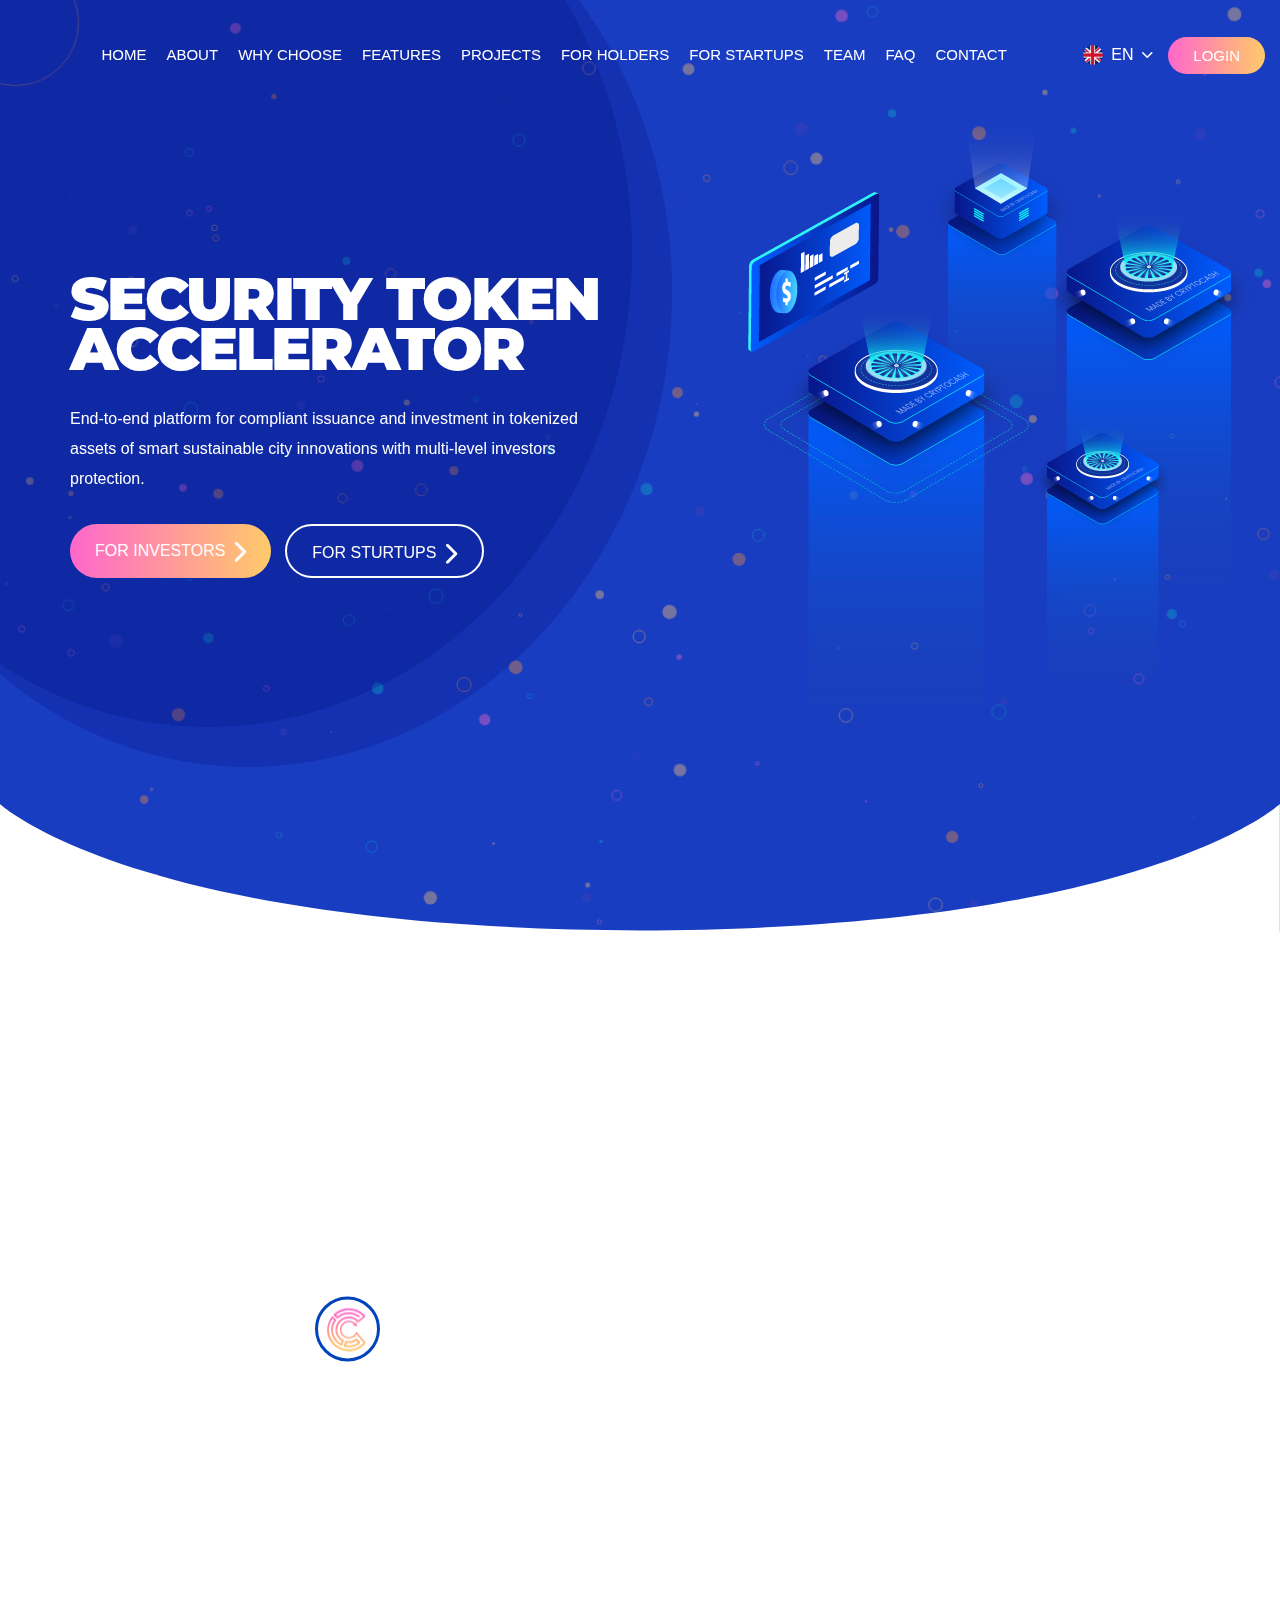
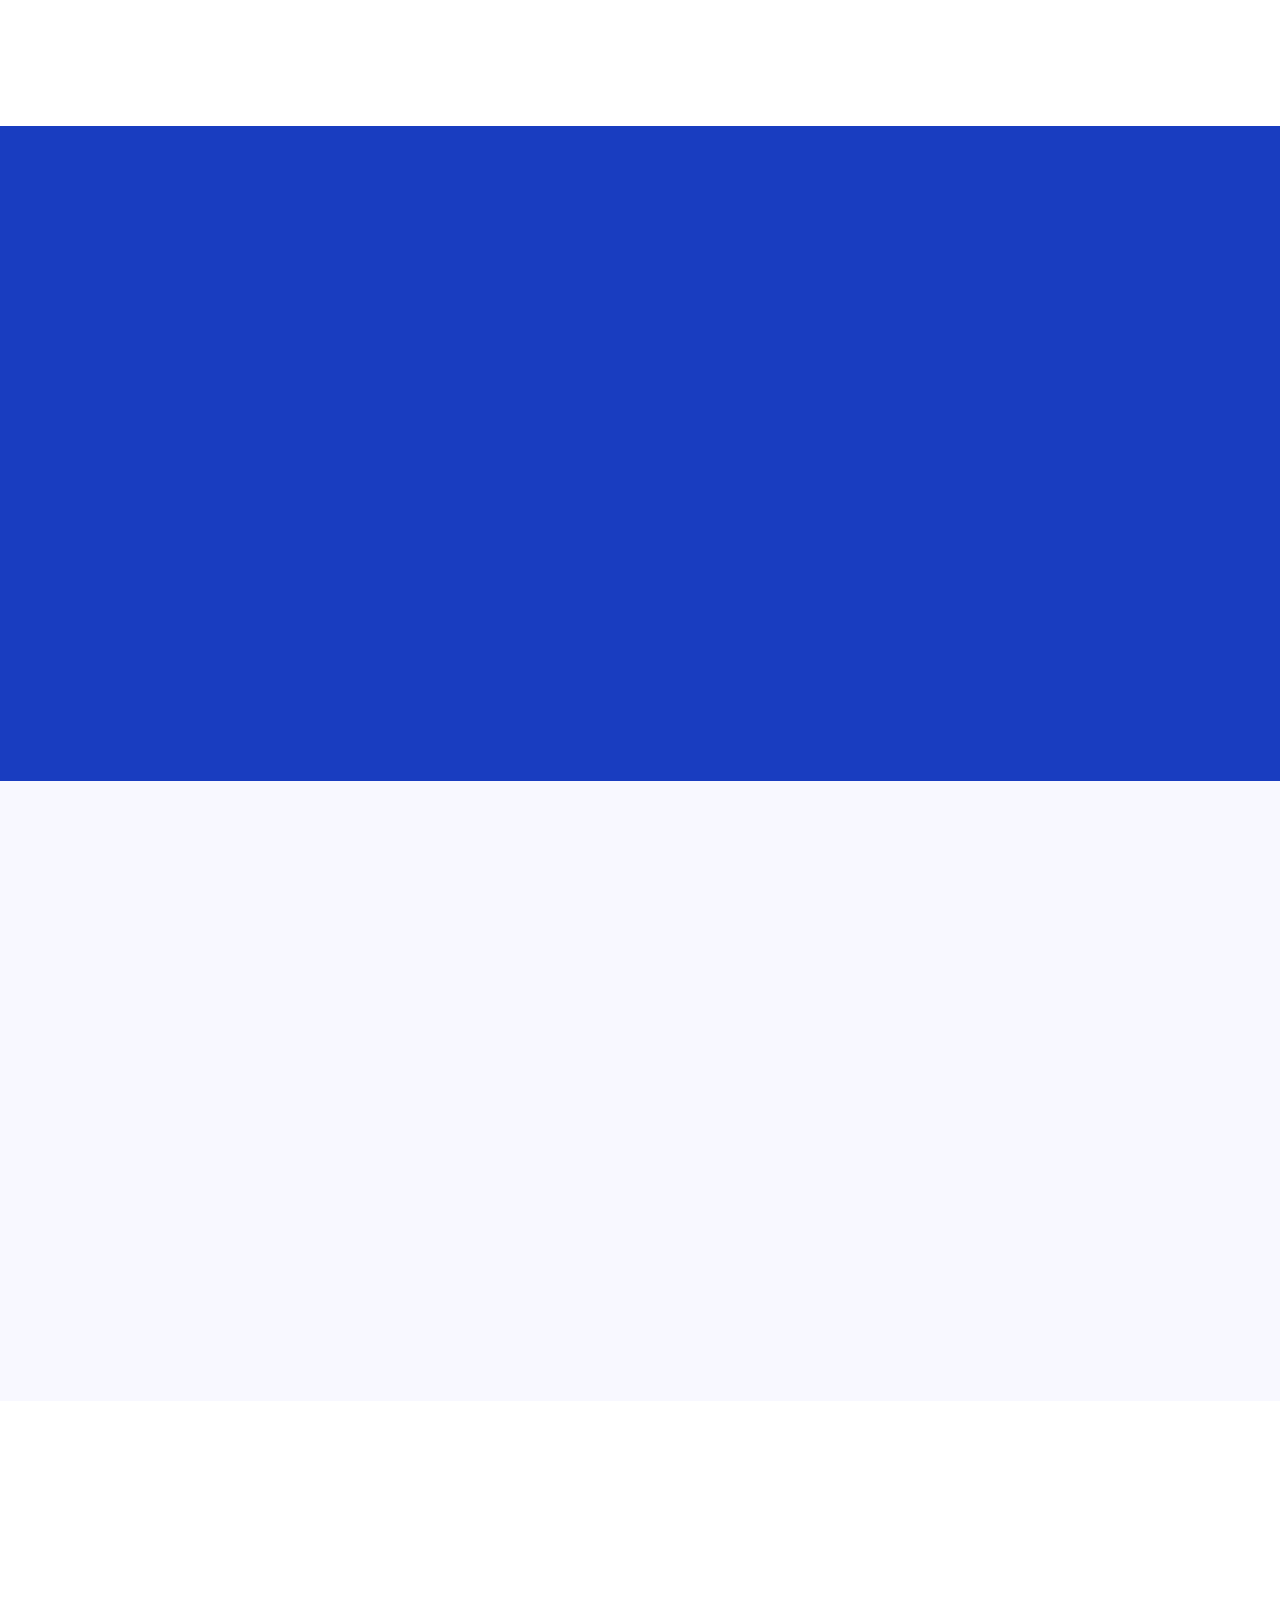
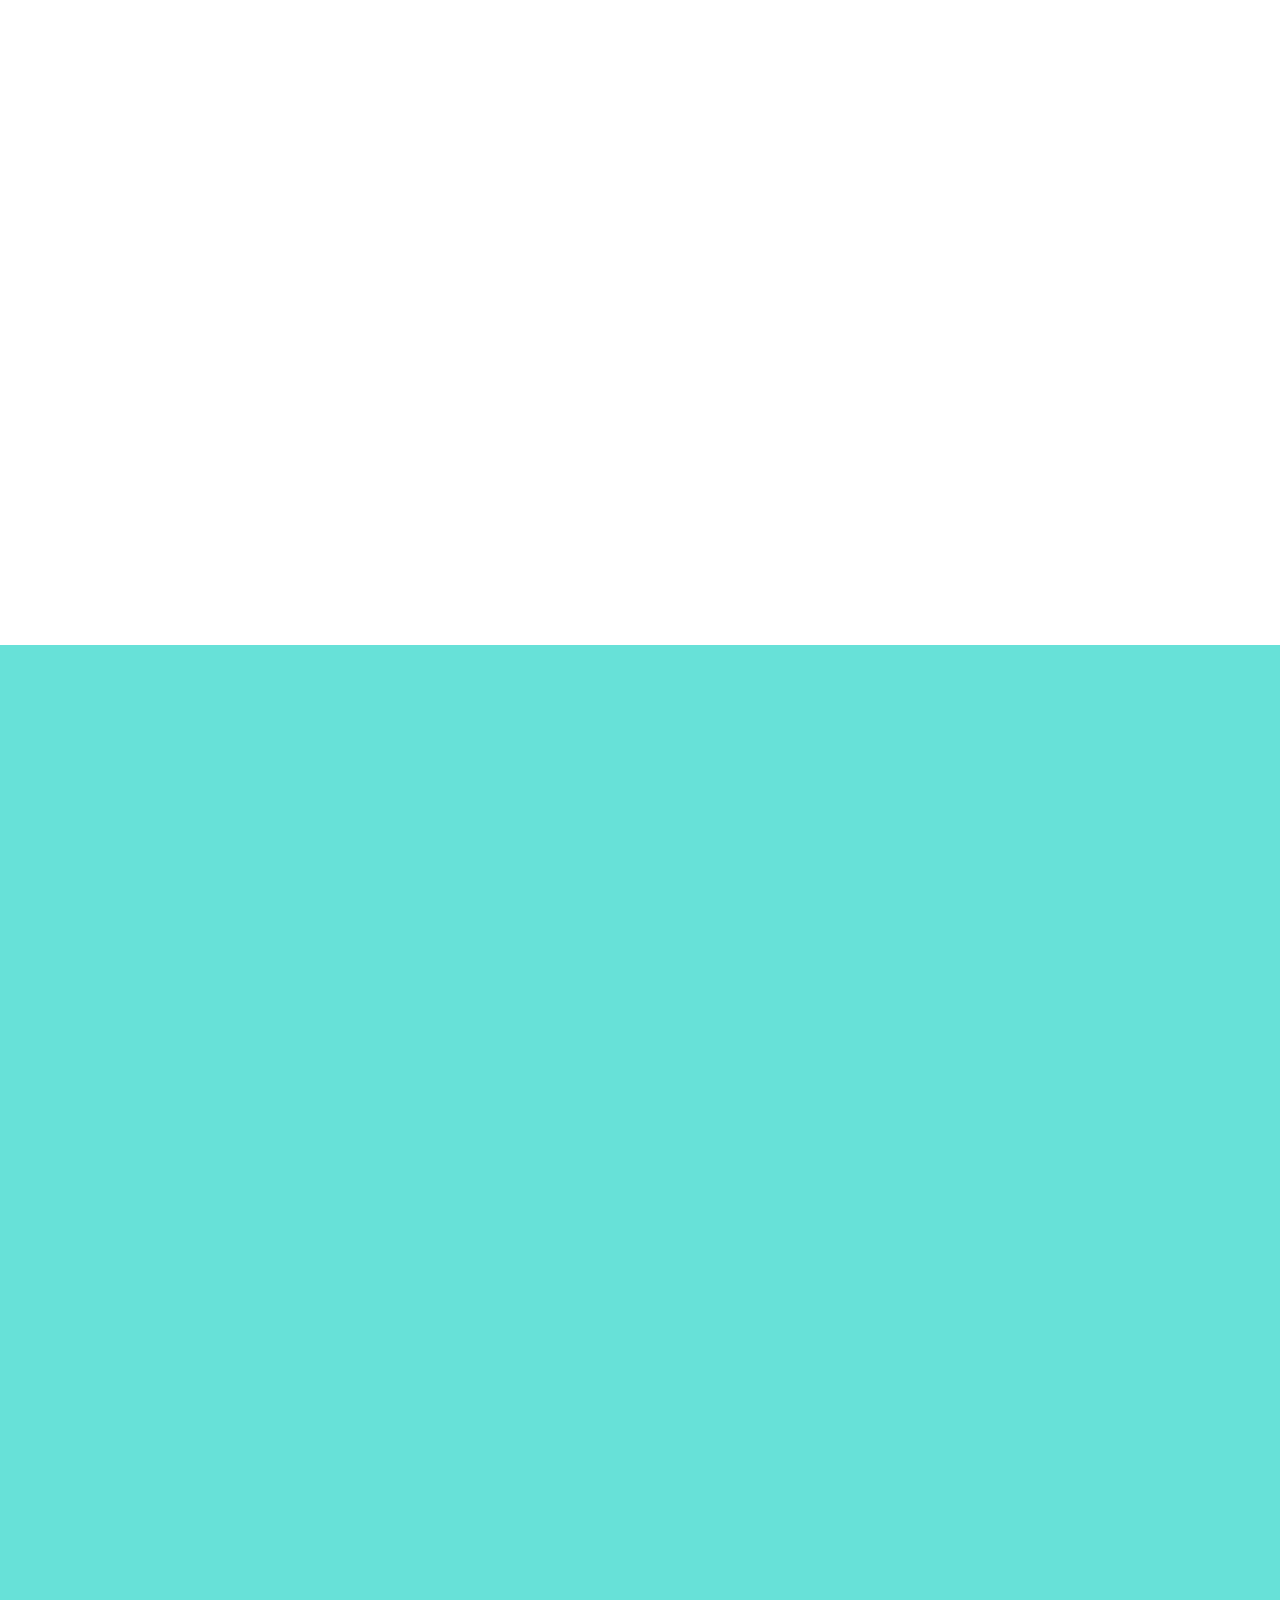
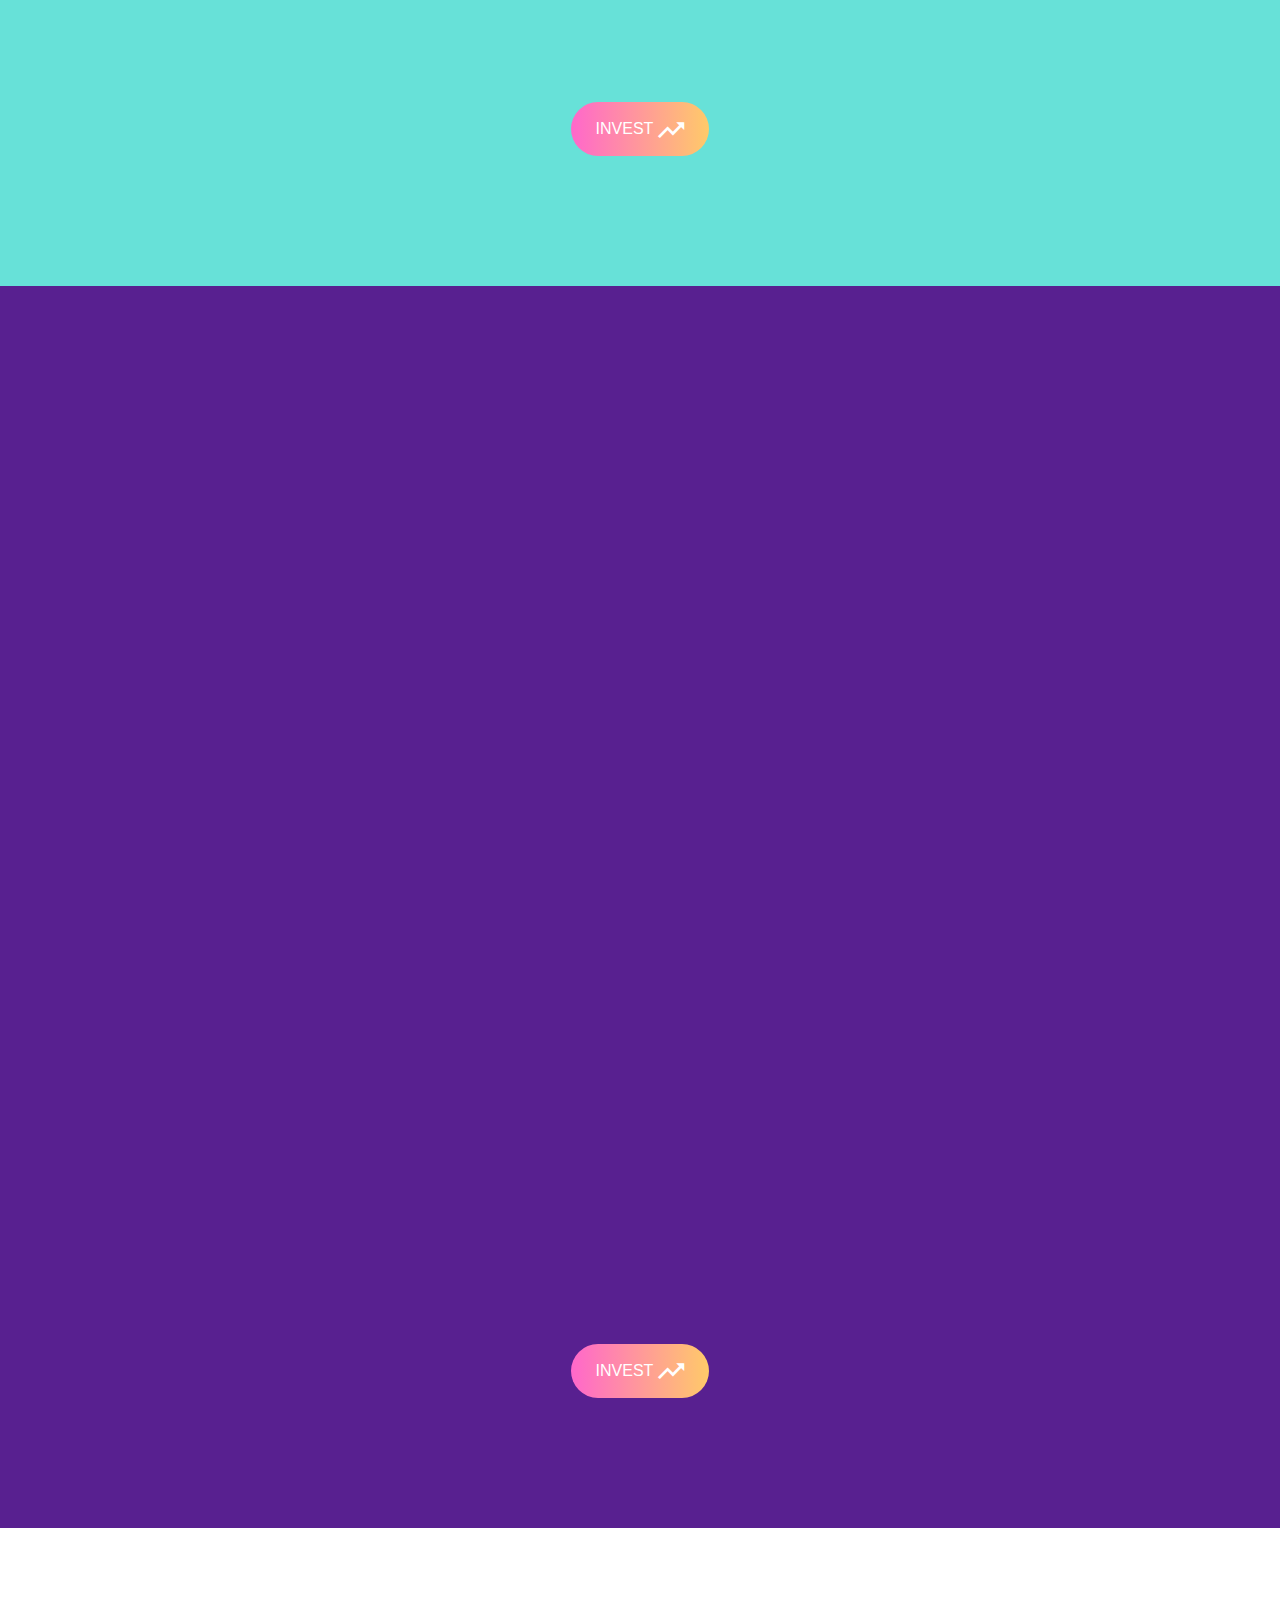
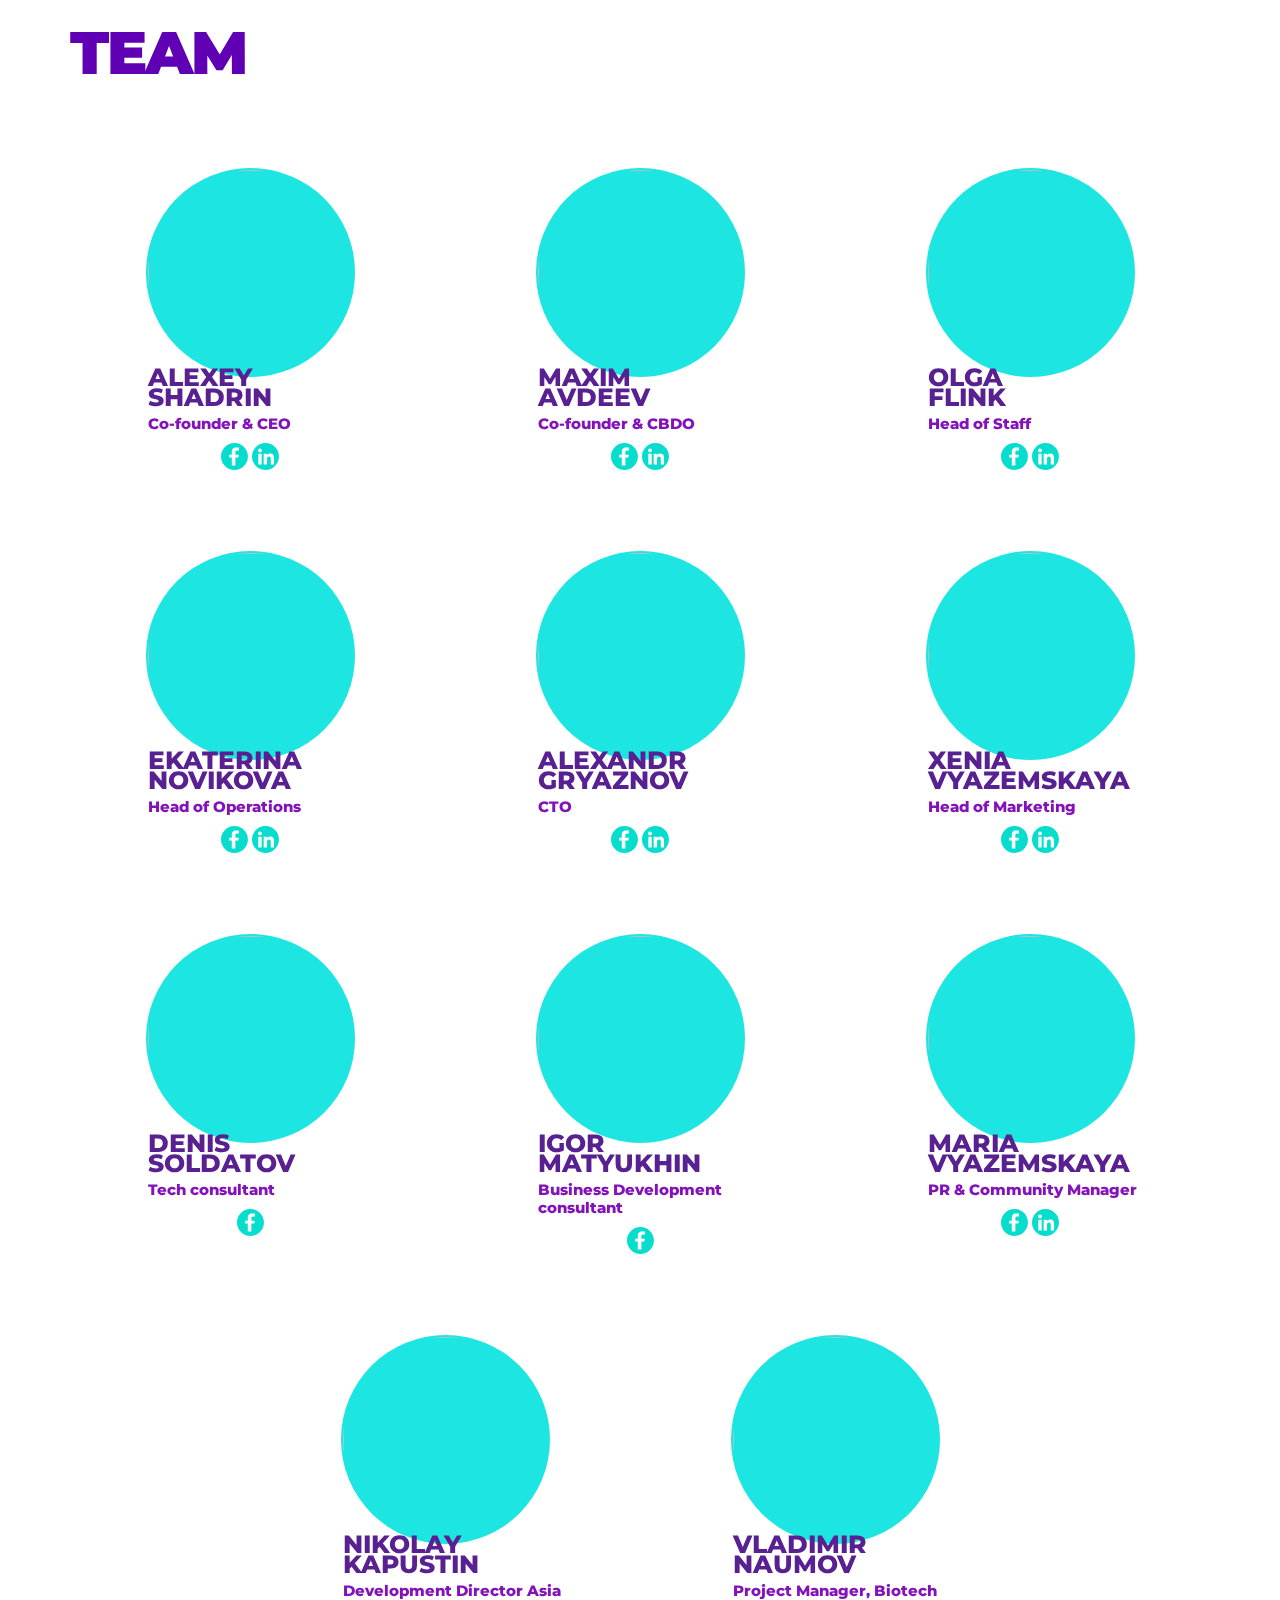
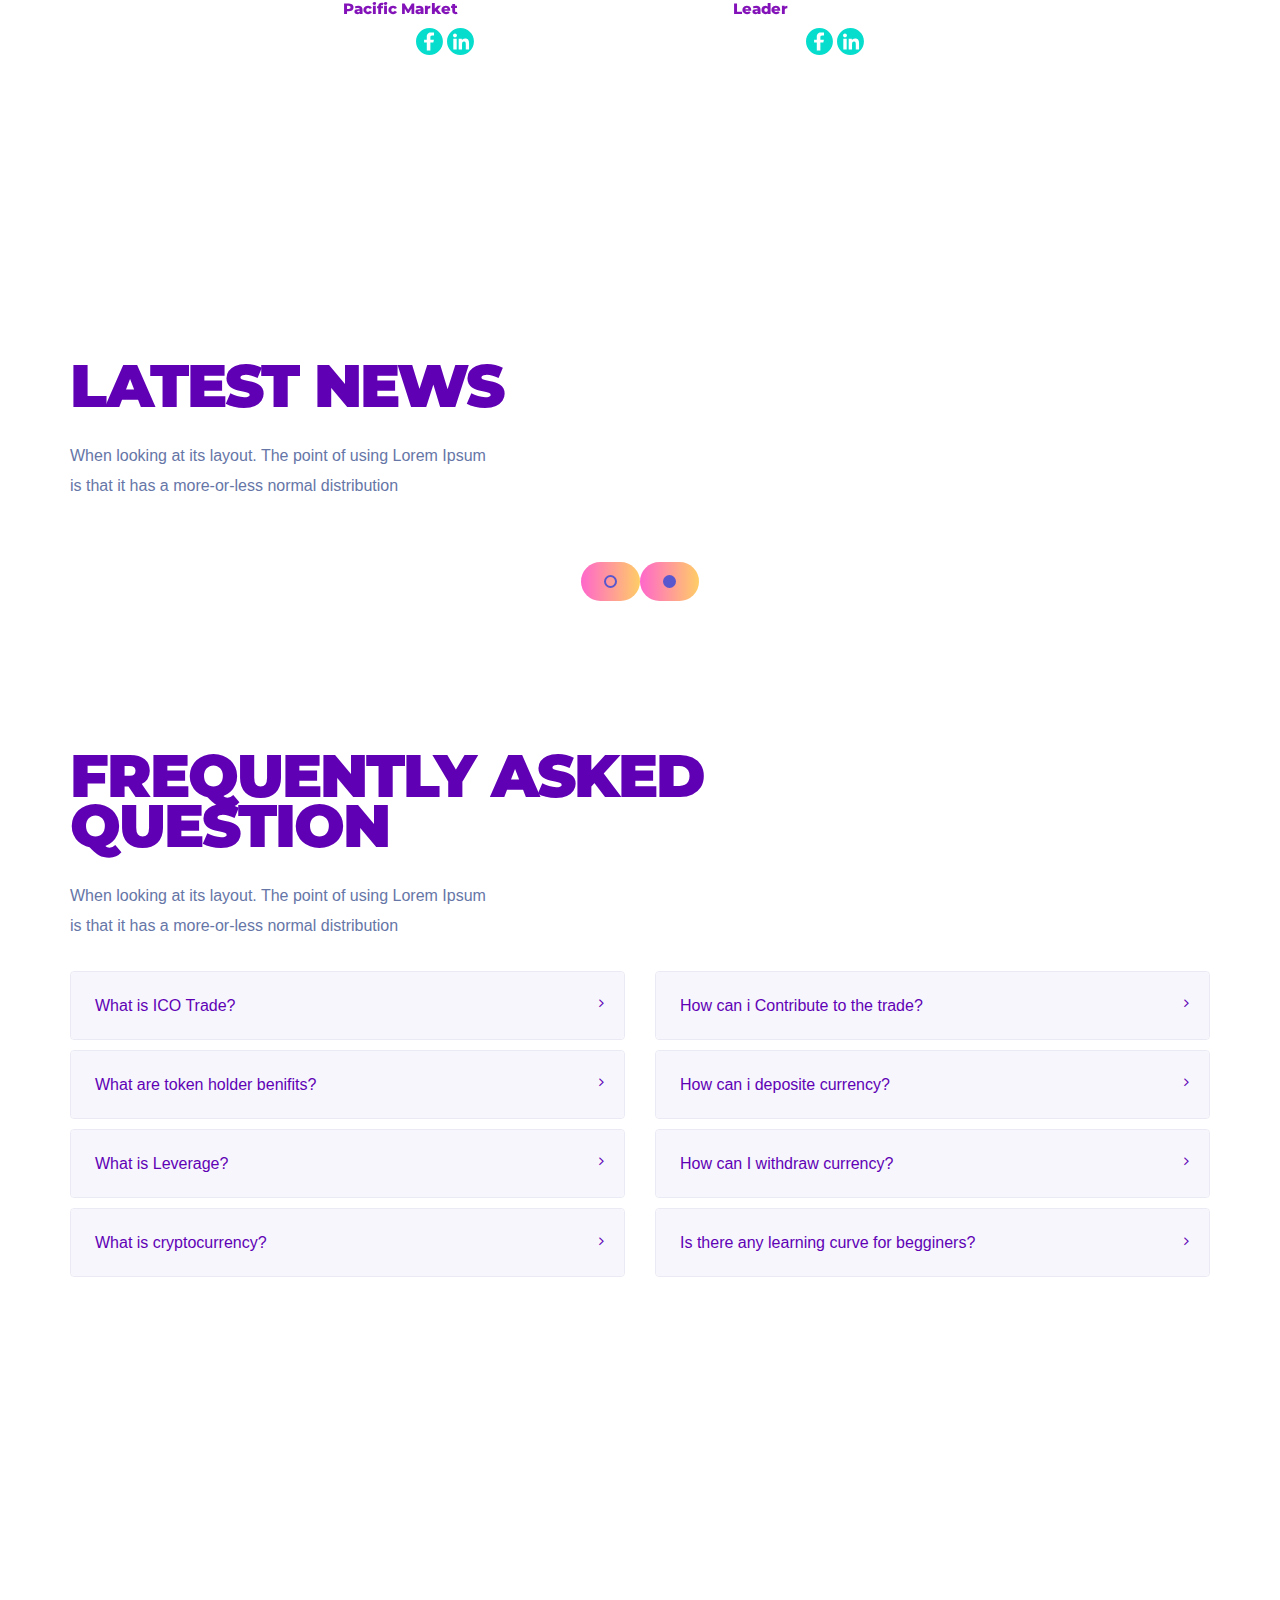
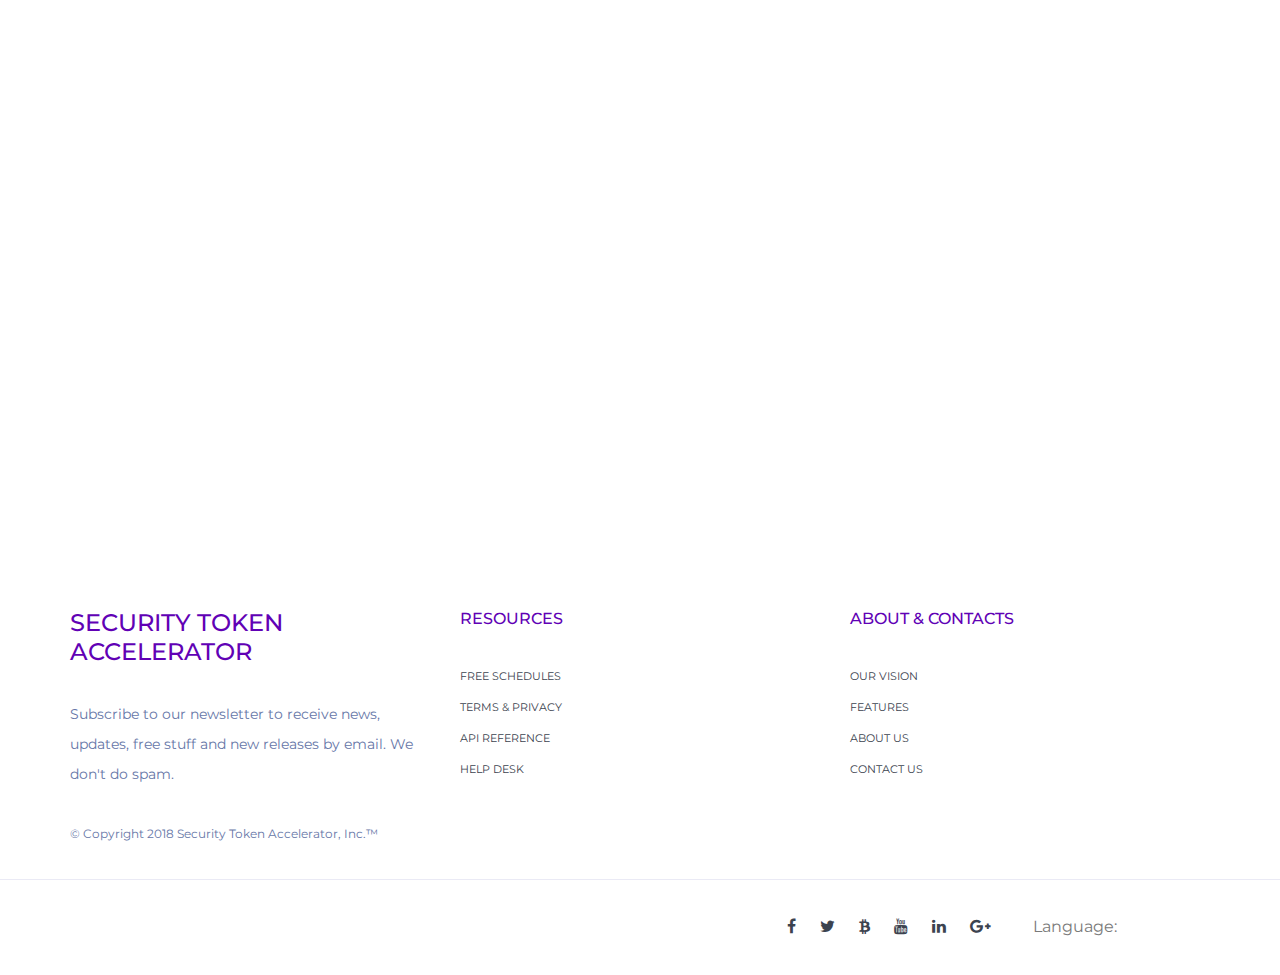
==== commit 29b71799: "design wip" ====
--- a/index.html
+++ b/index.html
@@ -56,8 +56,8 @@
 	<div class="container-fluid">
 		<nav class="navbar navbar-expand-lg"> 
 			<a class="navbar-brand page-scroll animation animated fadeInDown" href="" data-animation="fadeInDown" data-animation-delay="1s" style="animation-delay: 1s; opacity: 1;">
-            	<img class="logo_light" src="src/assets/logo.png" alt="logo">
-                <img class="logo_dark" src="src/assets/logo_dark.png" alt="logo">
+            	<!--<img class="logo_light" src="src/assets/logo.png" alt="logo">-->
+                <!--<img class="logo_dark" src="src/assets/logo_dark.png" alt="logo">-->
             </a>
             <button class="navbar-toggler animation animated fadeInDown" type="button" data-toggle="collapse" data-target="#navbarSupportedContent" aria-controls="navbarSupportedContent" aria-expanded="false" aria-label="Toggle navigation" data-animation="fadeInDown" data-animation-delay="1.1s" style="animation-delay: 1.1s; opacity: 1;"> 
                 <span class="ion-android-menu"></span> 
@@ -67,8 +67,10 @@
                     <li class="animation animated fadeInDown" data-animation="fadeInDown" data-animation-delay="1.1s" style="animation-delay: 1.2s; opacity: 1;"><a class="nav-link page-scroll nav_item" href="">Home</a></li>
                     <li class="animation animated fadeInDown" data-animation="fadeInDown" data-animation-delay="1.2s" style="animation-delay: 1.2s; opacity: 1;"><a class="nav-link page-scroll nav_item" href="">About</a></li>
                     <li class="animation animated fadeInDown" data-animation="fadeInDown" data-animation-delay="1.3s" style="animation-delay: 1.3s; opacity: 1;"><a class="nav-link page-scroll nav_item" href="">Why Choose</a></li>
-                    <li class="animation animated fadeInDown" data-animation="fadeInDown" data-animation-delay="1.4s" style="animation-delay: 1.4s; opacity: 1;"><a class="nav-link page-scroll nav_item" href="">Token</a></li>
-                    <li class="animation animated fadeInDown" data-animation="fadeInDown" data-animation-delay="1.5s" style="animation-delay: 1.5s; opacity: 1;"><a class="nav-link page-scroll nav_item" href="">Road Map</a></li>
+                    <li class="animation animated fadeInDown" data-animation="fadeInDown" data-animation-delay="1.4s" style="animation-delay: 1.4s; opacity: 1;"><a class="nav-link page-scroll nav_item" href="">Features</a></li>
+                    <li class="animation animated fadeInDown" data-animation="fadeInDown" data-animation-delay="1.5s" style="animation-delay: 1.5s; opacity: 1;"><a class="nav-link page-scroll nav_item" href="">Projects</a></li>
+                    <li class="animation animated fadeInDown" data-animation="fadeInDown" data-animation-delay="1.7s" style="animation-delay: 1.7s; opacity: 1;"><a class="nav-link page-scroll nav_item" href="">For holders</a></li>
+                    <li class="animation animated fadeInDown" data-animation="fadeInDown" data-animation-delay="1.6s" style="animation-delay: 1.6s; opacity: 1;"><a class="nav-link page-scroll nav_item" href="">For startups</a></li>
                     <li class="animation animated fadeInDown" data-animation="fadeInDown" data-animation-delay="1.6s" style="animation-delay: 1.6s; opacity: 1;"><a class="nav-link page-scroll nav_item" href="">Team</a></li>
                     <li class="animation animated fadeInDown" data-animation="fadeInDown" data-animation-delay="1.7s" style="animation-delay: 1.7s; opacity: 1;"><a class="nav-link page-scroll nav_item" href="">FAQ</a></li>
                     <li class="animation animated fadeInDown" data-animation="fadeInDown" data-animation-delay="1.8s" style="animation-delay: 1.8s; opacity: 1;"><a class="nav-link page-scroll nav_item" href="">Contact</a></li>
@@ -225,7 +227,7 @@
             <div class="col-lg-6 col-md-6 col-sm-12">
                 <div class="box_wrapper animation animated fadeInUp" data-animation="fadeInUp" data-animation-delay="0.4s" style="animation-delay: 0.4s; opacity: 1;">
                     <div class="icon_box">
-                        <img src="src/assets/worlwide.svg" width="100" height="100" alt="mobile-app">
+                        <img src="src/assets/icon.png" width="100" height="100" alt="mobile-app">
                     </div>
                     <div class="box_desc">
                         <h4 class="animation animated fadeInUp" data-animation="fadeInUp" data-animation-delay="0.2s" style="animation-delay: 0.2s; opacity: 1;">Meet our solution for you</h4>
@@ -236,7 +238,7 @@
             <div class="col-lg-6 col-md-6 col-sm-12">
                 <div class="box_wrapper animation animated fadeInUp" data-animation="fadeInUp" data-animation-delay="0.6s" style="animation-delay: 0.6s; opacity: 1;">
                     <div class="icon_box">
-                        <img src="src/assets/worlwide.svg" width="100" height="100" alt="exchange-service">
+                        <img src="src/assets/icon.png" width="100" height="100" alt="exchange-service">
                     </div>
                     <div class="box_desc">
                         <h4 class="animation animated fadeInUp" data-animation="fadeInUp" data-animation-delay="0.2s" style="animation-delay: 0.2s; opacity: 1;">Enhanced investors protection</h4>
@@ -247,7 +249,7 @@
             <div class="col-lg-6 col-md-6 col-sm-12">
                 <div class="box_wrapper animation animated fadeInUp" data-animation="fadeInUp" data-animation-delay="0.8s" style="animation-delay: 0.8s; opacity: 1;">
                     <div class="icon_box">
-                        <img src="src/assets/worlwide.svg" width="100" height="100" alt="investment-projects">
+                        <img src="src/assets/icon.png" width="100" height="100" alt="investment-projects">
                     </div>
                     <div class="box_desc">
                         <h4 class="animation animated fadeInUp" data-animation="fadeInUp" data-animation-delay="0.2s" style="animation-delay: 0.2s; opacity: 1;">Reduced currency risks and easy investment</h4>
@@ -258,7 +260,7 @@
             <div class="col-lg-6  col-md-6 col-sm-12">
                 <div class="box_wrapper animation animated fadeInUp" data-animation="fadeInUp" data-animation-delay="1.0s" style="animation-delay: 1s; opacity: 1;">
                     <div class="icon_box">
-                        <img src="src/assets/worlwide.svg" width="100" height="100" alt="global-system">
+                        <img src="src/assets/icon.png" width="100" height="100" alt="global-system">
                     </div>
                     <div class="box_desc">
                         <h4 class="animation animated fadeInUp" data-animation="fadeInUp" data-animation-delay="0.2s" style="animation-delay: 0.2s; opacity: 1;">Impact and SDG aligned investments</h4>
@@ -332,7 +334,7 @@
         <div class="row">
             <div class="col-md-4 wow  fadeInUp animated" data-wow-duration="2s" data-wow-delay=".5s" style="visibility: visible; animation-duration: 2s; animation-delay: 0.5s; animation-name: fadeInUp;">
                 <div class="single-token">
-                    <img src="http://marveltheme.com/tf/html/crypcash/crypcash-a/assets/img/icons/token-icon-6-2.png" alt="">
+                    <img src="src/assets/icon2.png" alt="">
                     <div class="token-meta">
                         <h4>Lorem Ipsum</h4>
                         <p>Exit opportunities via security token secondary market & liquidity </p>
@@ -341,7 +343,7 @@
             </div>
             <div class="col-md-4 wow  fadeInUp animated" data-wow-duration="2s" data-wow-delay=".6s" style="visibility: visible; animation-duration: 2s; animation-delay: 0.6s; animation-name: fadeInUp;">
                 <div class="single-token">
-                    <img src="http://marveltheme.com/tf/html/crypcash/crypcash-a/assets/img/icons/token-icon-6-2.png" alt="">
+                    <img src="src/assets/icon2.png" alt="">
                     <div class="token-meta">
                         <h4>Lorem Ipsum</h4>
                         <p>Real rights for assets: ownership right, revenue share right, stake right in case of company liquidation, voting right</p>
@@ -350,7 +352,7 @@
             </div>
             <div class="col-md-4 wow  fadeInUp animated" data-wow-duration="2s" data-wow-delay=".7s" style="visibility: visible; animation-duration: 2s; animation-delay: 0.7s; animation-name: fadeInUp;">
                 <div class="single-token">
-                    <img src="http://marveltheme.com/tf/html/crypcash/crypcash-a/assets/img/icons/token-icon-6-2.png" alt="">
+                    <img src="src/assets/icon2.png" alt="">
                     <div class="token-meta">
                         <h4>Lorem Ipsum</h4>
                         <p>DAICO model and regular reporting provide transparency and investor protection</p>
@@ -361,7 +363,7 @@
         <div class="row t-mt-80">
             <div class="col-md-4 wow  fadeInUp animated" data-wow-duration="2s" data-wow-delay=".8s" style="visibility: visible; animation-duration: 2s; animation-delay: 0.8s; animation-name: fadeInUp;">
                 <div class="single-token">
-                    <img src="http://marveltheme.com/tf/html/crypcash/crypcash-a/assets/img/icons/token-icon-6-2.png" alt="">
+                    <img src="src/assets/icon2.png" alt="">
                     <div class="token-meta">
                         <h4>Lorem Ipsum</h4>
                         <p>Stable coin mechanism for hedging currency risks</p>
@@ -370,7 +372,7 @@
             </div>
             <div class="col-md-4 wow  fadeInUp animated" data-wow-duration="2s" data-wow-delay=".9s" style="visibility: visible; animation-duration: 2s; animation-delay: 0.9s; animation-name: fadeInUp;">
                 <div class="single-token">
-                    <img src="http://marveltheme.com/tf/html/crypcash/crypcash-a/assets/img/icons/token-icon-6-2.png" alt="">
+                    <img src="src/assets/icon2.png" alt="">
                     <div class="token-meta">
                         <h4>Lorem Ipsum</h4>
                         <p>Convenient portfolio monitoring instrument</p>
@@ -379,7 +381,7 @@
             </div>
             <div class="col-md-4 wow  fadeInUp animated" data-wow-duration="2s" data-wow-delay=".99s" style="visibility: visible; animation-duration: 2s; animation-delay: 0.99s; animation-name: fadeInUp;">
                 <div class="single-token">
-                    <img src="http://marveltheme.com/tf/html/crypcash/crypcash-a/assets/img/icons/token-icon-6-2.png" alt="">
+                    <img src="src/assets/icon2.png" alt="">
                     <div class="token-meta">
                         <h4>Lorem Ipsum</h4>
                         <p>Access to best tech brains and startups</p>
@@ -393,10 +395,10 @@
 </section>
 <!-- END SECTION BENEFITS FOR INVESTORS -->
 <!-- START SECTION BENEFITS FOR INVESTORS -->
-<section class="client-area homepage-4 homepage-5 homepage-6">
-    <div class="container">
+<section class="client-area homepage-6">
+    <div class="container text-center">
         <div class="row">
-            <div class="col-md-12">
+            <div class="col-md-7 text-left">
                 <div class="section-title">
                     <h2 class="wow  fadeInUp animated" data-wow-duration="2s" data-wow-delay=".5s" style="visibility: visible; animation-duration: 2s; animation-delay: 0.5s; animation-name: fadeInUp;">Issue tokenized equity or debt</h2>
                 </div>
@@ -405,7 +407,7 @@
         <div class="row">
             <div class="col-md-4 wow  fadeInUp animated" data-wow-duration="2s" data-wow-delay=".5s" style="visibility: visible; animation-duration: 2s; animation-delay: 0.5s; animation-name: fadeInUp;">
                 <div class="single-token">
-                    <img src="http://marveltheme.com/tf/html/crypcash/crypcash-a/assets/img/icons/token-icon-6-2.png" alt="">
+                    <img src="src/assets/icon3.png" alt="">
                     <div class="token-meta">
                         <h4>Lorem Ipsum</h4>
                         <p>Affordable to startups and small businesses on early development stages</p>
@@ -414,7 +416,7 @@
             </div>
             <div class="col-md-4 wow  fadeInUp animated" data-wow-duration="2s" data-wow-delay=".6s" style="visibility: visible; animation-duration: 2s; animation-delay: 0.6s; animation-name: fadeInUp;">
                 <div class="single-token">
-                    <img src="http://marveltheme.com/tf/html/crypcash/crypcash-a/assets/img/icons/token-icon-6-2.png" alt="">
+                    <img src="src/assets/icon3.png" alt="">
                     <div class="token-meta">
                         <h4>Lorem Ipsum</h4>
                         <p>Choice of tokenization object</p>
@@ -423,7 +425,7 @@
             </div>
             <div class="col-md-4 wow  fadeInUp animated" data-wow-duration="2s" data-wow-delay=".7s" style="visibility: visible; animation-duration: 2s; animation-delay: 0.7s; animation-name: fadeInUp;">
                 <div class="single-token">
-                    <img src="http://marveltheme.com/tf/html/crypcash/crypcash-a/assets/img/icons/token-icon-6-2.png" alt="">
+                    <img src="src/assets/icon3.png" alt="">
                     <div class="token-meta">
                         <h4>Lorem Ipsum</h4>
                         <p>Full compliance with securities regulation and reduction of legal risks</p>
@@ -434,7 +436,7 @@
         <div class="row t-mt-80">
             <div class="col-md-4 offset-2 wow  fadeInUp animated" data-wow-duration="2s" data-wow-delay=".8s" style="visibility: visible; animation-duration: 2s; animation-delay: 0.8s; animation-name: fadeInUp;">
                 <div class="single-token">
-                    <img src="http://marveltheme.com/tf/html/crypcash/crypcash-a/assets/img/icons/token-icon-6-2.png" alt="">
+                    <img src="src/assets/icon3.png" alt="">
                     <div class="token-meta">
                         <h4>Lorem Ipsum</h4>
                         <p>Keeping control over your company</p>
@@ -443,7 +445,7 @@
             </div>
             <div class="col-md-4 wow  fadeInUp animated" data-wow-duration="2s" data-wow-delay=".9s" style="visibility: visible; animation-duration: 2s; animation-delay: 0.9s; animation-name: fadeInUp;">
                 <div class="single-token">
-                    <img src="http://marveltheme.com/tf/html/crypcash/crypcash-a/assets/img/icons/token-icon-6-2.png" alt="">
+                    <img src="src/assets/icon3.png" alt="">
                     <div class="token-meta">
                         <h4>Lorem Ipsum</h4>
                         <p>Access to accredited international investors</p>
@@ -470,11 +472,11 @@
                     <div class="person-back">
                         <div class="img">
                             <img width="209" height="209" src="./Evercity_files/shadrin-209x209.png" class="attachment-team-thumb size-team-thumb wp-post-image" alt="" srcset="https://evercity.io/wp-content/uploads/2018/05/shadrin-209x209.png 209w, https://evercity.io/wp-content/uploads/2018/05/shadrin-150x150.png 150w, https://evercity.io/wp-content/uploads/2018/05/shadrin-300x300.png 300w, https://evercity.io/wp-content/uploads/2018/05/shadrin-768x768.png 768w, https://evercity.io/wp-content/uploads/2018/05/shadrin-162x162.png 162w, https://evercity.io/wp-content/uploads/2018/05/shadrin.png 794w" sizes="(max-width: 209px) 100vw, 209px">                            </div>
-                        <h3 class="text-center">Alexey Shadrin</h3>
+                        <h3 class="">Alexey Shadrin</h3>
                         <h4>Co-founder &amp; CEO</h4>
                     <p>Blockchain, Sustainability and Smart City evangelist, serial entrepreneur and international key-note speaker. As a CEO and co-founder of DAO IPCI – blockchain ecosystem for acceleration of international green finance market – and the Russian Carbon Fund, Alexey successfully promotes sustainable development in Russia and internationally for over 6 years. Member of Green Economy committee of the Digital economy and innovations Council of Eurasian Economic Cooperation Organization.</p>
                     <div class="link">
-                        <a target="_blank" href="https://www.facebook.com/profile.php?id=1455669819" tabindex="-1"><img width="27" height="27" src="./Evercity_files/fb-green.svg" alt="fb"></a>                            <a target="_blank" href="https://www.linkedin.com/in/alexeyshadrin/" tabindex="-1"><img width="27" height="27" src="./Evercity_files/linkedin-green.svg" alt="linkedin"></a>                        </div>
+                        <a target="_blank" href="https://www.facebook.com/profile.php?id=1455669819" tabindex="-1"><img width="27" height="27" src="src/assets/fb-green.svg" alt="fb"></a>                            <a target="_blank" href="https://www.linkedin.com/in/alexeyshadrin/" tabindex="-1"><img width="27" height="27" src="src/assets/linkedin-green.svg" alt="linkedin"></a>                        </div>
                 </div>
             </div>
             </div><div class="team__list-person col-lg-4 col-md-6 col-12" style="" tabindex="-1" role="option" aria-describedby="slick-slide71" aria-hidden="true">
@@ -482,11 +484,11 @@
                 <div class="person-back">
                     <div class="img">
                         <img width="209" height="209" src="./Evercity_files/avdeev-209x209.png" class="attachment-team-thumb size-team-thumb wp-post-image" alt="" srcset="https://evercity.io/wp-content/uploads/2018/05/avdeev-209x209.png 209w, https://evercity.io/wp-content/uploads/2018/05/avdeev-150x150.png 150w, https://evercity.io/wp-content/uploads/2018/05/avdeev-300x300.png 300w, https://evercity.io/wp-content/uploads/2018/05/avdeev-768x768.png 768w, https://evercity.io/wp-content/uploads/2018/05/avdeev-162x162.png 162w, https://evercity.io/wp-content/uploads/2018/05/avdeev.png 794w" sizes="(max-width: 209px) 100vw, 209px">                            </div>
-                    <h3 class="text-center">Maxim Avdeev</h3>
+                    <h3 class="">Maxim Avdeev</h3>
                     <h4>Co-founder &amp; CBDO</h4>
                 <p>Founder and CEO of Qiwi Platform, Founder of fintech accelerator InspiRussia (Innopolis), former CBDO of Life.SREDA VC, Maxim is a serial entrepreneur and a prominent figure in Russian venture investment community. Member of the Open Banking working group in Russia (Fintech Assosiation Russia).</p>
                 <div class="link">
-                    <a target="_blank" href="https://www.facebook.com/mavdeev.yeah" tabindex="-1"><img width="27" height="27" src="./Evercity_files/fb-green.svg" alt="fb"></a>                            <a target="_blank" href="https://www.linkedin.com/in/mavdeev/" tabindex="-1"><img width="27" height="27" src="./Evercity_files/linkedin-green.svg" alt="linkedin"></a>                        </div>
+                    <a target="_blank" href="https://www.facebook.com/mavdeev.yeah" tabindex="-1"><img width="27" height="27" src="src/assets/fb-green.svg" alt="fb"></a>                            <a target="_blank" href="https://www.linkedin.com/in/mavdeev/" tabindex="-1"><img width="27" height="27" src="src/assets/linkedin-green.svg" alt="linkedin"></a>                        </div>
                 </div>
             </div>
         </div><div class="team__list-person col-lg-4 col-md-6 col-12" style="" tabindex="-1" role="option" aria-describedby="slick-slide72" aria-hidden="true">
@@ -494,11 +496,11 @@
                 <div class="person-back">
                     <div class="img">
                         <img width="209" height="209" src="./Evercity_files/flink-209x209.png" class="attachment-team-thumb size-team-thumb wp-post-image" alt="" srcset="https://evercity.io/wp-content/uploads/2018/07/flink-209x209.png 209w, https://evercity.io/wp-content/uploads/2018/07/flink-150x150.png 150w, https://evercity.io/wp-content/uploads/2018/07/flink-300x300.png 300w, https://evercity.io/wp-content/uploads/2018/07/flink-162x162.png 162w, https://evercity.io/wp-content/uploads/2018/07/flink.png 333w" sizes="(max-width: 209px) 100vw, 209px">                            </div>
-                    <h3 class="text-center">Olga Flink</h3>
+                    <h3 class="">Olga Flink</h3>
                     <h4>Head of Staff</h4>
                 <p>As a COO in ID/23 and a former deputy director for Innovational development in NFK Bank (Uralsib subsidiary), Olga is multi-profile expert in product development, business processes optimisation and team management. She has rich work experience as a head of international factoring, research &amp; analytics, quality service departments.</p>
                 <div class="link">
-                    <a target="_blank" href="https://www.facebook.com/profile.php?id=100015204186496" tabindex="-1"><img width="27" height="27" src="./Evercity_files/fb-green.svg" alt="fb"></a>                            <a target="_blank" href="https://www.linkedin.com/in/olga-flink-16816660/" tabindex="-1"><img width="27" height="27" src="./Evercity_files/linkedin-green.svg" alt="linkedin"></a>                        </div>
+                    <a target="_blank" href="https://www.facebook.com/profile.php?id=100015204186496" tabindex="-1"><img width="27" height="27" src="src/assets/fb-green.svg" alt="fb"></a>                            <a target="_blank" href="https://www.linkedin.com/in/olga-flink-16816660/" tabindex="-1"><img width="27" height="27" src="src/assets/linkedin-green.svg" alt="linkedin"></a>                        </div>
 
                 </div>
             </div>
@@ -507,11 +509,11 @@
                 <div class="person-back">
                     <div class="img">
                         <img width="209" height="209" src="./Evercity_files/novikova-209x209.png" class="attachment-team-thumb size-team-thumb wp-post-image" alt="" srcset="https://evercity.io/wp-content/uploads/2018/05/novikova-209x209.png 209w, https://evercity.io/wp-content/uploads/2018/05/novikova-150x150.png 150w, https://evercity.io/wp-content/uploads/2018/05/novikova-300x300.png 300w, https://evercity.io/wp-content/uploads/2018/05/novikova-768x768.png 768w, https://evercity.io/wp-content/uploads/2018/05/novikova-162x162.png 162w, https://evercity.io/wp-content/uploads/2018/05/novikova.png 794w" sizes="(max-width: 209px) 100vw, 209px">                            </div>
-                    <h3 class="text-center">Ekaterina Novikova</h3>
+                    <h3 class="">Ekaterina Novikova</h3>
                     <h4>Head of Operations</h4>
                 <p>As a former head of project management office in Russian Carbon fund, former Custom developer in Elementaree, current adviser for MGIMO Goes Green and junior researcher in Geography Institute of Russian Academy of Sciences, Ekaterina has a 6+ years experience in managing sustainable development and smart city-related projects, analytics, modern educational technology expertise and team motivation. Winner of multiple sustainability &amp; impact awards.</p>
                 <div class="link">
-                    <a target="_blank" href="https://www.facebook.com/catherina.novikova" tabindex="-1"><img width="27" height="27" src="./Evercity_files/fb-green.svg" alt="fb"></a>                            <a target="_blank" href="https://www.linkedin.com/in/%D0%B5%D0%BA%D0%B0%D1%82%D0%B5%D1%80%D0%B8%D0%BD%D0%B0-%D0%BD%D0%BE%D0%B2%D0%B8%D0%BA%D0%BE%D0%B2%D0%B0" tabindex="-1"><img width="27" height="27" src="./Evercity_files/linkedin-green.svg" alt="linkedin"></a>                        </div>
+                    <a target="_blank" href="https://www.facebook.com/catherina.novikova" tabindex="-1"><img width="27" height="27" src="src/assets/fb-green.svg" alt="fb"></a>                            <a target="_blank" href="https://www.linkedin.com/in/%D0%B5%D0%BA%D0%B0%D1%82%D0%B5%D1%80%D0%B8%D0%BD%D0%B0-%D0%BD%D0%BE%D0%B2%D0%B8%D0%BA%D0%BE%D0%B2%D0%B0" tabindex="-1"><img width="27" height="27" src="src/assets/linkedin-green.svg" alt="linkedin"></a>                        </div>
 
             </div>
         </div>
@@ -520,13 +522,13 @@
                 <div class="person-back">
                     <div class="img">
                         <img width="209" height="209" src="./Evercity_files/gryaznov-209x209.png" class="attachment-team-thumb size-team-thumb wp-post-image" alt="" srcset="https://evercity.io/wp-content/uploads/2018/09/gryaznov-209x209.png 209w, https://evercity.io/wp-content/uploads/2018/09/gryaznov-150x150.png 150w, https://evercity.io/wp-content/uploads/2018/09/gryaznov-300x300.png 300w, https://evercity.io/wp-content/uploads/2018/09/gryaznov-162x162.png 162w, https://evercity.io/wp-content/uploads/2018/09/gryaznov.png 446w" sizes="(max-width: 209px) 100vw, 209px">                            </div>
-                    <h3 class="text-center">Alexandr Gryaznov</h3>
+                    <h3 class="">Alexandr Gryaznov</h3>
                     <h4>CTO</h4>
                 <p>IT and cryptology expert, developer with 10+ years experience, Alexander has lead multiple teams in international companies and founded several hi-tech startups (Veche, IZX).<br>
                     His completed projects include computer aided design, commodity trading risk management (Aspect Enterprise Solutions), CRM and ERP systems for largest mobile operators (MTS), retail companies and banks (VTB24).<br>
                     Founder and leader of the first academic course on Ethereum Decentralized Applications at Innopolis University.</p>
                 <div class="link">
-                    <a target="_blank" href="https://www.facebook.com/sanekgryaznov" tabindex="-1"><img width="27" height="27" src="./Evercity_files/fb-green.svg" alt="fb"></a>                            <a target="_blank" href="https://www.linkedin.com/in/sashagryaznov/" tabindex="-1"><img width="27" height="27" src="./Evercity_files/linkedin-green.svg" alt="linkedin"></a>                        </div>
+                    <a target="_blank" href="https://www.facebook.com/sanekgryaznov" tabindex="-1"><img width="27" height="27" src="src/assets/fb-green.svg" alt="fb"></a>                            <a target="_blank" href="https://www.linkedin.com/in/sashagryaznov/" tabindex="-1"><img width="27" height="27" src="src/assets/linkedin-green.svg" alt="linkedin"></a>                        </div>
 
             </div>
         </div>
@@ -535,11 +537,11 @@
                 <div class="person-back">
                     <div class="img">
                         <img width="209" height="209" src="./Evercity_files/vyazemskaya-209x209.png" class="attachment-team-thumb size-team-thumb wp-post-image" alt="" srcset="https://evercity.io/wp-content/uploads/2018/05/vyazemskaya-209x209.png 209w, https://evercity.io/wp-content/uploads/2018/05/vyazemskaya-150x150.png 150w, https://evercity.io/wp-content/uploads/2018/05/vyazemskaya-300x300.png 300w, https://evercity.io/wp-content/uploads/2018/05/vyazemskaya-768x768.png 768w, https://evercity.io/wp-content/uploads/2018/05/vyazemskaya-162x162.png 162w, https://evercity.io/wp-content/uploads/2018/05/vyazemskaya.png 794w" sizes="(max-width: 209px) 100vw, 209px">                            </div>
-                    <h3 class="text-center">Xenia Vyazemskaya</h3>
+                    <h3 class="">Xenia Vyazemskaya</h3>
                     <h4>Head of Marketing</h4>
                 <p>Xenia is a Token Sales marketing and investor relations professional with 5+ years experience and wide connections network in Asia and Middle East. Her latest project Native Video Box where Xenia took part as PR director, raised $10M during iCO. Extensive experience in investor &amp; collector relations management in contemporary art field.</p>
                 <div class="link">
-                    <a target="_blank" href="https://www.facebook.com/ks.vyazemsk" tabindex="-1"><img width="27" height="27" src="./Evercity_files/fb-green.svg" alt="fb"></a>                            <a target="_blank" href="https://www.linkedin.com/in/ksenia-vyazemskaya-b774145b/" tabindex="-1"><img width="27" height="27" src="./Evercity_files/linkedin-green.svg" alt="linkedin"></a>                        </div>
+                    <a target="_blank" href="https://www.facebook.com/ks.vyazemsk" tabindex="-1"><img width="27" height="27" src="src/assets/fb-green.svg" alt="fb"></a>                            <a target="_blank" href="https://www.linkedin.com/in/ksenia-vyazemskaya-b774145b/" tabindex="-1"><img width="27" height="27" src="src/assets/linkedin-green.svg" alt="linkedin"></a>                        </div>
 
             </div>
         </div>
@@ -548,11 +550,11 @@
                 <div class="person-back">
                     <div class="img">
                         <img width="209" height="209" src="./Evercity_files/soldatov-209x209.png" class="attachment-team-thumb size-team-thumb wp-post-image" alt="" srcset="https://evercity.io/wp-content/uploads/2018/05/soldatov-209x209.png 209w, https://evercity.io/wp-content/uploads/2018/05/soldatov-150x150.png 150w, https://evercity.io/wp-content/uploads/2018/05/soldatov-300x300.png 300w, https://evercity.io/wp-content/uploads/2018/05/soldatov-768x768.png 768w, https://evercity.io/wp-content/uploads/2018/05/soldatov-162x162.png 162w, https://evercity.io/wp-content/uploads/2018/05/soldatov.png 794w" sizes="(max-width: 209px) 100vw, 209px">                            </div>
-                    <h3 class="text-center">Denis Soldatov</h3>
+                    <h3 class="">Denis Soldatov</h3>
                     <h4>Tech consultant</h4>
                 <p>Founder of the Russian-speaking Ethereum community and DevOps in Parity. Denis is a member of the State Duma (parlament) Expert Council on legislative support for the development of financial technologies in Russian Federation. Crypto-enthusiast, expert in blockchain development, Soft Ware &amp; Hard Ware projects &amp; IT teams management.</p>
                 <div class="link">
-                    <a target="_blank" href="https://www.facebook.com/General.Beck?ref=br_rs" tabindex="-1"><img width="27" height="27" src="./Evercity_files/fb-green.svg" alt="fb"></a>                                                    </div>
+                    <a target="_blank" href="https://www.facebook.com/General.Beck?ref=br_rs" tabindex="-1"><img width="27" height="27" src="src/assets/fb-green.svg" alt="fb"></a>                                                    </div>
                 </div>
             </div>
         </div><div class="team__list-person col-lg-4 col-md-6 col-12" style="" tabindex="-1" role="option" aria-describedby="slick-slide77" aria-hidden="true">
@@ -560,11 +562,23 @@
                 <div class="person-back">
                     <div class="img">
                         <img width="209" height="209" src="./Evercity_files/matyukhin-1-209x209.png" class="attachment-team-thumb size-team-thumb wp-post-image" alt="" srcset="https://evercity.io/wp-content/uploads/2018/05/matyukhin-1-209x209.png 209w, https://evercity.io/wp-content/uploads/2018/05/matyukhin-1-150x150.png 150w, https://evercity.io/wp-content/uploads/2018/05/matyukhin-1-300x300.png 300w, https://evercity.io/wp-content/uploads/2018/05/matyukhin-1-768x768.png 768w, https://evercity.io/wp-content/uploads/2018/05/matyukhin-1-162x162.png 162w, https://evercity.io/wp-content/uploads/2018/05/matyukhin-1.png 794w" sizes="(max-width: 209px) 100vw, 209px">                            </div>
-                    <h3 class="text-center">Igor Matyukhin</h3>
+                    <h3 class="">Igor Matyukhin</h3>
                     <h4>Business Development consultant</h4>
                 <p>Presidium member of Digital economy and innovations Council of Eurasian Economic Cooperation Organization. Member of State Duma (parliament) Expert Council on legislative support for the development of financial technologies. Head of cryptocurrencies &amp; blockchain committee in National Investment Association, Igor specialises in blockchain, Soft Ware &amp; Hard Ware projects and IT teams management, project selection and project financing.</p>
                 <div class="link">
-                    <a target="_blank" href="https://www.facebook.com/matyukhin.igor" tabindex="-1"><img width="27" height="27" src="./Evercity_files/fb-green.svg" alt="fb"></a>                                                    </div>
+                    <a target="_blank" href="https://www.facebook.com/matyukhin.igor" tabindex="-1"><img width="27" height="27" src="src/assets/fb-green.svg" alt="fb"></a>                                                    </div>
+                </div>
+            </div>
+        </div><div class="team__list-person col-lg-4 col-md-6 col-12" style="" tabindex="-1" role="option" aria-describedby="slick-slide79" aria-hidden="true">
+            <div class="team__list-item text-center">
+                <div class="person-back">
+                    <div class="img">
+                        <img width="209" height="209" src="./Evercity_files/masha-209x209.png" class="attachment-team-thumb size-team-thumb wp-post-image" alt="" srcset="https://evercity.io/wp-content/uploads/2018/07/masha-209x209.png 209w, https://evercity.io/wp-content/uploads/2018/07/masha-150x150.png 150w, https://evercity.io/wp-content/uploads/2018/07/masha-300x300.png 300w, https://evercity.io/wp-content/uploads/2018/07/masha-162x162.png 162w, https://evercity.io/wp-content/uploads/2018/07/masha.png 600w" sizes="(max-width: 209px) 100vw, 209px">                            </div>
+                    <h3 class="">Maria Vyazemskaya</h3>
+                    <h4>PR &amp; Community Manager</h4>
+                    <p>Masha is a communications specialist with 5+ years of work experience with marketing activities, events and social media campaigns for international brands in entertainment &amp; tech industries. Former project manager in Gibson Brands Entertainment Relations department, PR &amp; social media manager in Native Video Box (raised $10M during iCO). As an event manager, Masha organised and coordinated various projects with the support of Moscow city government alongside with international projects of diplomatic importance. Content creator with journalistic background.</p>
+                    <div class="link">
+                        <a target="_blank" href="https://www.facebook.com/masha.vyazemskaya" tabindex="-1"><img width="27" height="27" src="src/assets/fb-green.svg" alt="fb"></a>                            <a target="_blank" href="https://www.linkedin.com/in/mariavyazemskaya" tabindex="-1"><img width="27" height="27" src="src/assets/linkedin-green.svg" alt="linkedin"></a>                        </div>
                 </div>
             </div>
         </div><div class="team__list-person col-lg-4 col-md-6 col-12" style="" tabindex="-1" role="option" aria-describedby="slick-slide78" aria-hidden="true">
@@ -572,24 +586,12 @@
                 <div class="person-back">
                     <div class="img">
                         <img width="209" height="209" src="./Evercity_files/kapustin-1-209x209.png" class="attachment-team-thumb size-team-thumb wp-post-image" alt="" srcset="https://evercity.io/wp-content/uploads/2018/05/kapustin-1-209x209.png 209w, https://evercity.io/wp-content/uploads/2018/05/kapustin-1-150x150.png 150w, https://evercity.io/wp-content/uploads/2018/05/kapustin-1-162x162.png 162w, https://evercity.io/wp-content/uploads/2018/05/kapustin-1.png 250w" sizes="(max-width: 209px) 100vw, 209px">                            </div>
-                    <h3 class="text-center">Nikolay Kapustin</h3>
+                    <h3 class="">Nikolay Kapustin</h3>
                     <h4>Development Director&nbsp;Asia Pacific Market</h4>
 
-                <p>International relations and IT specialist with a focus on Asian markets. Nikolay is an advanced speaker with 5+ years’ experience in community-management in China mainland, Hong Kong, Macao, Taiwan (Genexi). MGIMO Chinese Club President. </p>
-                <div class="link">
-                    <a target="_blank" href="https://www.facebook.com/profile.php?id=100000982396780" tabindex="-1"><img width="27" height="27" src="./Evercity_files/fb-green.svg" alt="fb"></a>                            <a target="_blank" href="https://www.linkedin.com/in/nikolay-kapustin-707560162/" tabindex="-1"><img width="27" height="27" src="./Evercity_files/linkedin-green.svg" alt="linkedin"></a>                        </div>
-                </div>
-            </div>
-        </div><div class="team__list-person col-lg-4 col-md-6 col-12" style="" tabindex="-1" role="option" aria-describedby="slick-slide79" aria-hidden="true">
-            <div class="team__list-item text-center">
-                <div class="person-back">
-                    <div class="img">
-                        <img width="209" height="209" src="./Evercity_files/masha-209x209.png" class="attachment-team-thumb size-team-thumb wp-post-image" alt="" srcset="https://evercity.io/wp-content/uploads/2018/07/masha-209x209.png 209w, https://evercity.io/wp-content/uploads/2018/07/masha-150x150.png 150w, https://evercity.io/wp-content/uploads/2018/07/masha-300x300.png 300w, https://evercity.io/wp-content/uploads/2018/07/masha-162x162.png 162w, https://evercity.io/wp-content/uploads/2018/07/masha.png 600w" sizes="(max-width: 209px) 100vw, 209px">                            </div>
-                    <h3 class="text-center">Maria Vyazemskaya</h3>
-                    <h4>PR &amp; Community Manager</h4>
-                    <p>Masha is a communications specialist with 5+ years of work experience with marketing activities, events and social media campaigns for international brands in entertainment &amp; tech industries. Former project manager in Gibson Brands Entertainment Relations department, PR &amp; social media manager in Native Video Box (raised $10M during iCO). As an event manager, Masha organised and coordinated various projects with the support of Moscow city government alongside with international projects of diplomatic importance. Content creator with journalistic background.</p>
+                    <p>International relations and IT specialist with a focus on Asian markets. Nikolay is an advanced speaker with 5+ years’ experience in community-management in China mainland, Hong Kong, Macao, Taiwan (Genexi). MGIMO Chinese Club President. </p>
                     <div class="link">
-                        <a target="_blank" href="https://www.facebook.com/masha.vyazemskaya" tabindex="-1"><img width="27" height="27" src="./Evercity_files/fb-green.svg" alt="fb"></a>                            <a target="_blank" href="https://www.linkedin.com/in/mariavyazemskaya" tabindex="-1"><img width="27" height="27" src="./Evercity_files/linkedin-green.svg" alt="linkedin"></a>                        </div>
+                        <a target="_blank" href="https://www.facebook.com/profile.php?id=100000982396780" tabindex="-1"><img width="27" height="27" src="src/assets/fb-green.svg" alt="fb"></a>                            <a target="_blank" href="https://www.linkedin.com/in/nikolay-kapustin-707560162/" tabindex="-1"><img width="27" height="27" src="src/assets/linkedin-green.svg" alt="linkedin"></a>                        </div>
                 </div>
             </div>
         </div><div class="team__list-person col-lg-4 col-md-6 col-12" style="" tabindex="-1" role="option" aria-describedby="slick-slide710" aria-hidden="true">
@@ -597,11 +599,11 @@
                 <div class="person-back">
                     <div class="img">
                         <img width="209" height="209" src="./Evercity_files/VladimirNaumov-209x209.png" class="attachment-team-thumb size-team-thumb wp-post-image" alt="" srcset="https://evercity.io/wp-content/uploads/2018/06/VladimirNaumov-209x209.png 209w, https://evercity.io/wp-content/uploads/2018/06/VladimirNaumov-150x150.png 150w, https://evercity.io/wp-content/uploads/2018/06/VladimirNaumov-162x162.png 162w, https://evercity.io/wp-content/uploads/2018/06/VladimirNaumov.png 250w" sizes="(max-width: 209px) 100vw, 209px">                            </div>
-                    <h3 class="text-center">Vladimir Naumov</h3>
+                    <h3 class="">Vladimir Naumov</h3>
                     <h4>Project Manager, Biotech Leader</h4>
                     <p>Chief Scientific officer of Zenome (decentralised marketplace of genomic data), Head of transnational bioinformatics laboratory with 8+ years in biotech experience. Vladimir worked on various projects for iBinom, GERO, KsiValue.</p>
                     <div class="link">
-                        <a target="_blank" href="https://www.facebook.com/vovalive" tabindex="-1"><img width="27" height="27" src="./Evercity_files/fb-green.svg" alt="fb"></a>                            <a target="_blank" href="https://www.linkedin.com/in/vladimir-naumov-8285a25b/" tabindex="-1"><img width="27" height="27" src="./Evercity_files/linkedin-green.svg" alt="linkedin"></a>                        </div>
+                        <a target="_blank" href="https://www.facebook.com/vovalive" tabindex="-1"><img width="27" height="27" src="src/assets/fb-green.svg" alt="fb"></a>                            <a target="_blank" href="https://www.linkedin.com/in/vladimir-naumov-8285a25b/" tabindex="-1"><img width="27" height="27" src="src/assets/linkedin-green.svg" alt="linkedin"></a>                        </div>
                 </div>
             </div>
         </div>
@@ -610,11 +612,11 @@
 </section>
 <!-- END SECTION ABOUT US -->
 <!-- START SECTION BLOG -->
-<section class="small_pb">
+<section class="small_pb" id="blog">
     <div class="container">
         <div class="row text-center">
             <div class="col-12">
-                <div class="section-title">
+                <div class="section-title text-left">
                     <h2 class="">Latest news</h2>
                     <p class=" ">When looking at its layout. The point of using Lorem Ipsum <br>
                         is that it has a more-or-less normal distribution</p>
@@ -638,12 +640,12 @@
 </section>
 <!-- END SECTION BLOG -->
 <!--faq section start-->
-<section class="section-gap pb-0">
+<section class="section-gap pb-0" id="faq">
     <div class="container">
         <!--section title-->
         <div class="row text-center">
-            <div class="col-12">
-                <div class="section-title">
+            <div class="col-7">
+                <div class="section-title text-left">
                     <h2 class="">Frequently Asked Question</h2>
                     <p class=" ">When looking at its layout. The point of using Lorem Ipsum <br>
                         is that it has a more-or-less normal distribution</p>
@@ -779,16 +781,14 @@
 
 
 <!-- START SECTION CONTACT -->
-<section id="contact" class="contact_section pt-0">
+<section id="contact" class="contact_section">
     <div class="container">
         <div class="row text-center">
-            <div class="col-12">
-                <div class="section-title">
-                    <h2 class="">Frequently Asked Question</h2>
-                    <p class=" ">When looking at its layout. The point of using Lorem Ipsum <br>
-                        is that it has a more-or-less normal distribution</p>
-                </div>
-            </div>
+            <!--<div class="col-12">-->
+                <!--<div class="section-title text-left">-->
+                    <!--<h2 class="">Contact</h2>-->
+                <!--</div>-->
+            <!--</div>-->
         <div class="row">
             <div class="col-lg-6 col-md-12 pr-0 res_md_pr_15">
                 <div class="blue_light_bg contact_box animation animated fadeInLeft" data-animation="fadeInLeft" data-animation-delay="0.1s" style="animation-delay: 0.1s; opacity: 1;">
@@ -848,9 +848,9 @@
         <div class="container">
             <div class="row">
                 <div class="col-md-4 ">
-                    <h4 class="text-uppercase">Kryptix</h4>
+                    <h4 class="text-uppercase">Security Token Accelerator</h4>
                     <p>Subscribe to our newsletter to receive news, updates, free stuff and new releases by email. We don't do spam.</p>
-                    <p class="copyright">© Copyright 2018 VectorLab, Inc.™</p>
+                    <p class="copyright">© Copyright 2018 Security Token Accelerator, Inc.™</p>
                 </div>
                 <div class="col-md-4 mb-md-0 mb-3 ">
                     <h6 class="text-uppercase">Resources</h6>
@@ -951,19 +951,13 @@
                     var newsCard = '<div class="blog_item animation animated fadeInUp" data-animation="fadeInUp" data-animation-delay="0.2s" style="animation-delay: 0.2s; opacity: 1;">\n' +
                         '                            <div class="blog_img">\n' +
                         '                                <a href="">\n' +
-                        '                                    <img src="https://bashooka.com/wp-content/uploads/2017/08/gradient-color-logo-design-4.jpg" alt="blog_small_img1">\n' +
+                        '                                    <img src="https://cdn-images-1.medium.com/max/800/1*uLuWzCXfq2rt1t_TkuLB8A.png" alt="blog_small_img1">\n' +
                         '                                </a>\n' +
                         '                            </div>\n' +
                         '                            <div class="blog_content">\n' +
                         '                                <div class="blog_text">\n' +
-                        '                                    <h6 class="blog_title"><a href="">' + entry.title + '</a></h6>\n' +
-                        '                                    <p>' + entry.title + '</p>\n' +
-                        '                                    <a href="' + entry.link +'" class="text-capitalize">Read More</a>\n' +
+                        '                                    <h6 class="blog_title"><a href="' + entry.link + '">' + entry.title + '</a></h6>\n' +
                         '                                </div>\n' +
-                        '                                <ul class="list_none blog_meta">\n' +
-                        '                                    <li><a href=""><i class="ion-android-time"></i> April 14, 2018</a></li>\n' +
-                        '                                    <li><a href=""><i class="ion-android-chat"></i> 2 Comment</a></li>\n' +
-                        '                                </ul>\n' +
                         '                            </div>\n' +
                         '                        </div>';
                     $('.news-card-' + i).append(newsCard);
--- a/src/stylesheets/style.css
+++ b/src/stylesheets/style.css
@@ -2141,8 +2141,11 @@
 
 .investor-area {
 	background: #1e0074;
-	padding-top: 150px;
-	padding-bottom: 270px;
+	padding-top: 100px;
+	padding-bottom: 130px;
+}
+.investor-area .btn{
+	margin-top: 40px;
 }
 .investor-area.homepage-4 {
 	background: #fff;
@@ -2151,6 +2154,86 @@
 	background: #67E1D8;
 }
 .investor-area.homepage-6:before {
+	position: absolute;
+	top: 8%;
+	left: 0;
+	width: 100%;
+	height: 100%;
+	content: "";
+	opacity: 0.8;
+	background-image: url(http://marveltheme.com/tf/html/crypcash/crypcash-a/assets/img/bg-shape/work-area-bg.png);
+	background-repeat: no-repeat;
+	background-position: center top;
+	background-size: auto;
+}
+.investor-area.homepage-5 {
+	padding-top: 140px;
+	padding-bottom: 140px;
+}
+.single-token img{
+	width: 178px;
+	height: 178px;
+}
+.investor-area .section-title p {
+	font-size: 14.15px;
+	color: #b6c1fa;
+	line-height: 28px;
+	padding: 0 20PX;
+}
+
+.investor-area.homepage-4 .section-title p {
+	color: #30375f;
+}
+.investor-area.homepage-6 .section-title p {
+	color: #fff;
+}
+
+.investor-area .section-title h2 {
+	color: #6000b5;
+	font-family: 'Montserrat', sans-serif;
+	font-size: 60px;
+	line-height: 50px;
+	letter-spacing: -2px;
+	font-weight: 900;
+	text-transform: uppercase;
+	margin-bottom: 70px;
+}
+.investor-area.homepage-5 .single-token {
+	text-align: center;
+}
+.token-meta h4 {
+	margin-top: 30px;
+	font-size: 23px;
+	font-weight: 600;
+	color: #6101b5;
+
+}
+
+.token-meta p {
+	width: 80%;
+	margin-left: 10%;
+	font-size: 16px;
+	color: #4d5165;
+	line-height: 22px;
+	margin-top: 13px;
+}
+
+.t-mt-80{
+	margin-top: 80px;
+}
+/*===================================*
+11. INVESTOR AREA STYLE
+*===================================*/
+
+  .client-area {
+	  background: #582090;
+	  padding-top: 100px;
+	  padding-bottom: 130px;
+  }
+.client-area .btn{
+	margin-top: 40px;
+}
+.client-area.homepage-6:before {
 	position: absolute;
 	top: 8%;
 	left: 0;
@@ -2163,26 +2246,86 @@
 	background-position: center top;
 	background-size: auto;
 }
-.investor-area.homepage-5 {
+.client-area.homepage-5 {
 	padding-top: 140px;
 	padding-bottom: 140px;
 }
 
-.investor-area .section-title p {
+.client-area .section-title p {
 	font-size: 14.15px;
 	color: #b6c1fa;
 	line-height: 28px;
 	padding: 0 20PX;
 }
 
-.investor-area.homepage-4 .section-title p {
+.client-area.homepage-4 .section-title p {
 	color: #30375f;
 }
-.investor-area.homepage-6 .section-title p {
+.client-area.homepage-6 .section-title p {
 	color: #fff;
 }
 
-.investor-area .section-title h2 {
+.client-area .section-title h2 {
+	color: white;
+	font-family: 'Montserrat', sans-serif;
+	font-size: 60px;
+	line-height: 50px;
+	letter-spacing: -2px;
+	font-weight: 900;
+	text-transform: uppercase;
+	margin-bottom: 70px;
+}
+.client-area.homepage-5 .single-token {
+	text-align: center;
+}
+.client-area .token-meta h4 {
+	color: white;
+	font-family: 'Poppins', sans-serif;
+	font-size: 23px;
+	font-weight: 600;
+	margin-top: 30px;
+}
+
+
+.client-area.homepage-4 .token-meta p {
+	color: #30375f;
+}
+.client-area.homepage-6 .token-meta p {
+	color: #fff;
+}
+
+.t-mt-80{
+	margin-top: 80px;
+}
+/*===================================*
+ABOUT US SECTION
+*===================================*/
+.person-back{
+	padding: 20px;
+	position: relative;
+}
+.team__list-person:hover .person-back{
+	background-color: #67E1D8;
+	z-index: 500;
+}
+.team__list-person p{
+	display: none;
+	font-size: 14px;
+	line-height: 20px;
+	color: white;
+	background-color: #67E1D8;
+}
+.team__list-person:hover p{
+	display: unset;
+	position: absolute;
+	background-color: #67E1D8;
+	padding-left: 30px;
+	padding-right: 30px;
+	padding-bottom: 40px;
+	width: 100%;
+	left: 0;
+}
+#team h2{
 	color: #6000b5;
 	font-family: 'Montserrat', sans-serif;
 	font-size: 60px;
@@ -2190,163 +2333,7 @@
 	letter-spacing: -2px;
 	font-weight: 900;
 	text-transform: uppercase;
-	margin-bottom: 30px;
-}
-.single-token img {
-	height: 67px;
-}
-.investor-area.homepage-5 .single-token {
-	text-align: center;
-}
-.token-meta h4 {
-	font-size: 20px;
-	color: #fff;
-	font-family: 'Poppins', sans-serif;
-	font-weight: 500;
-	margin-top: 30px;
-}
-.investor-area.homepage-4 .token-meta h4 {
-	color: #304ffe;
-}
-.investor-area.homepage-6 .token-meta h4 {
-	color: #2fc8fe;
-}
-
-.token-meta p {
-	font-size: 16px;
-	color: #b6c1fa;
-	line-height: 28px;
-	margin-top: 30px;
-}
-
-.investor-area.homepage-4 .token-meta p {
-	color: #30375f;
-}
-.investor-area.homepage-6 .token-meta p {
-	color: #fff;
-}
-
-.t-mt-80{
-	margin-top: 80px;
-}
-/*===================================*
-11. INVESTOR AREA STYLE
-*===================================*/
-
-  .client-area {
-	  background: #1e0074;
-	  padding-top: 150px;
-	  padding-bottom: 270px;
-  }
-.client-area.homepage-4 {
-	background: #fff;
-}
-.client-area.homepage-6 {
-	background: #2a355c;
-}
-.client-area.homepage-6 {
-	background: #2a355c;
-}
-.client-area.homepage-6:before {
-	position: absolute;
-	top: 8%;
-	left: 0;
-	width: 100%;
-	height: 100%;
-	content: "";
-	opacity: 0.3;
-	background-image: url(http://marveltheme.com/tf/html/crypcash/crypcash-a/assets/img/bg-shape/work-area-bg.png);
-	background-repeat: no-repeat;
-	background-position: center top;
-	background-size: auto;
-}
-.client-area.homepage-5 {
-	padding-top: 140px;
-	padding-bottom: 140px;
-}
-
-.client-area .section-title p {
-	font-size: 14.15px;
-	color: #b6c1fa;
-	line-height: 28px;
-	padding: 0 20PX;
-}
-
-.client-area.homepage-4 .section-title p {
-	color: #30375f;
-}
-.client-area.homepage-6 .section-title p {
-	color: #fff;
-}
-
-.client-area .section-title h2 {
-	font-weight: 600;
-	font-family: 'Poppins', sans-serif;
-	line-height: 46px;
-	margin-bottom: 15px;
-}
-.single-token img {
-	height: 67px;
-}
-.client-area.homepage-5 .single-token {
-	text-align: center;
-}
-.token-meta h4 {
-	font-size: 20px;
-	color: #fff;
-	font-family: 'Poppins', sans-serif;
-	font-weight: 500;
-	margin-top: 30px;
-}
-.client-area.homepage-4 .token-meta h4 {
-	color: #304ffe;
-}
-.client-area.homepage-6 .token-meta h4 {
-	color: #2fc8fe;
-}
-
-.token-meta p {
-	font-size: 16px;
-	color: #b6c1fa;
-	line-height: 28px;
-	margin-top: 30px;
-}
-
-.client-area.homepage-4 .token-meta p {
-	color: #30375f;
-}
-.client-area.homepage-6 .token-meta p {
-	color: #fff;
-}
-
-.t-mt-80{
-	margin-top: 80px;
-}
-/*===================================*
-ABOUT US SECTION
-*===================================*/
-.person-back{
-	padding: 20px;
-	position: relative;
-}
-.team__list-person:hover .person-back{
-	background-color: deepskyblue;
-	z-index: 500;
-}
-.team__list-person p{
-	display: none;
-	font-size: 14px;
-	line-height: 20px;
-	color: white;
-	background-color: deepskyblue;
-}
-.team__list-person:hover p{
-	display: unset;
-	position: absolute;
-	background-color: deepskyblue;
-	padding: 20px;
-	width: 100%;
-	left: 0;
+	margin-bottom: 70px;
 }
 
 
@@ -2422,14 +2409,26 @@
 	margin: auto;
 	padding: 2px
 }
-
+section.team h4{
+	color: #8313b9;
+	font-family: Montserrat;
+	font-weight: 800;
+	font-size: 15px;
+	text-align: start;
+	margin-left: 10%;
+}
 section.team h3 {
-	color: #1de5e2;
-	font-size: 21px;
-	font-weight: 700;
-	line-height: 32px;
-	margin: 0;
-	text-transform: uppercase
+	color: #582090;
+	font-family: 'Montserrat', sans-serif;
+	font-size: 25px;
+	margin-top: -34px;
+	width: 50%;
+	text-align: left;
+	line-height: 20px;
+	letter-spacing: 0px;
+	font-weight: 800;
+	text-transform: uppercase;
+	margin-left: 10%;
 }
 
 @media (max-width: 991px) {
@@ -4525,6 +4524,17 @@
 	margin-bottom: 10px;
 }
 
+#faq h2{
+	color: #6000b5;
+	font-family: 'Montserrat', sans-serif;
+	font-size: 60px;
+	line-height: 50px;
+	letter-spacing: -2px;
+	font-weight: 900;
+	text-transform: uppercase;
+	margin-bottom: 30px;
+}
+
 
 
 /*===================================*
@@ -4534,6 +4544,19 @@
 /*===================================*
 11. CONTACT SECTION
 *===================================*/
+#contact h2{
+	color: #6000b5;
+	font-family: 'Montserrat', sans-serif;
+	font-size: 60px;
+	line-height: 50px;
+	letter-spacing: -2px;
+	font-weight: 900;
+	text-transform: uppercase;
+	margin-bottom: 70px;
+}
+.title_default_light h4, .title_default_dark h4{
+	font-size: 30px;
+}
 .contact_section {
 	overflow: hidden;
 }
@@ -5315,8 +5338,16 @@
 /*===================================*
 18. BLOG SECTION
 *====================================*/
-.news-card{
-
+
+#blog h2{
+	color: #6000b5;
+	font-family: 'Montserrat', sans-serif;
+	font-size: 60px;
+	line-height: 50px;
+	letter-spacing: -2px;
+	font-weight: 900;
+	text-transform: uppercase;
+	margin-bottom: 30px;
 }
 .blog_content {
 	background-color: #ffffff;
@@ -5324,6 +5355,7 @@
 	display: inline-block;
 	width: 100%;
 }
+
 .blog_text {
 	padding: 15px;
 }
@@ -5351,6 +5383,8 @@
 	border-radius: 10px;
 	box-shadow: 0 2px 4px rgba(0, 0, 0, 0.2);
 	margin-top: 20px;
+	margin-bottom: 10px;
+	height: 250px;
 }
 .blog_meta li {
 	display: inline-block;
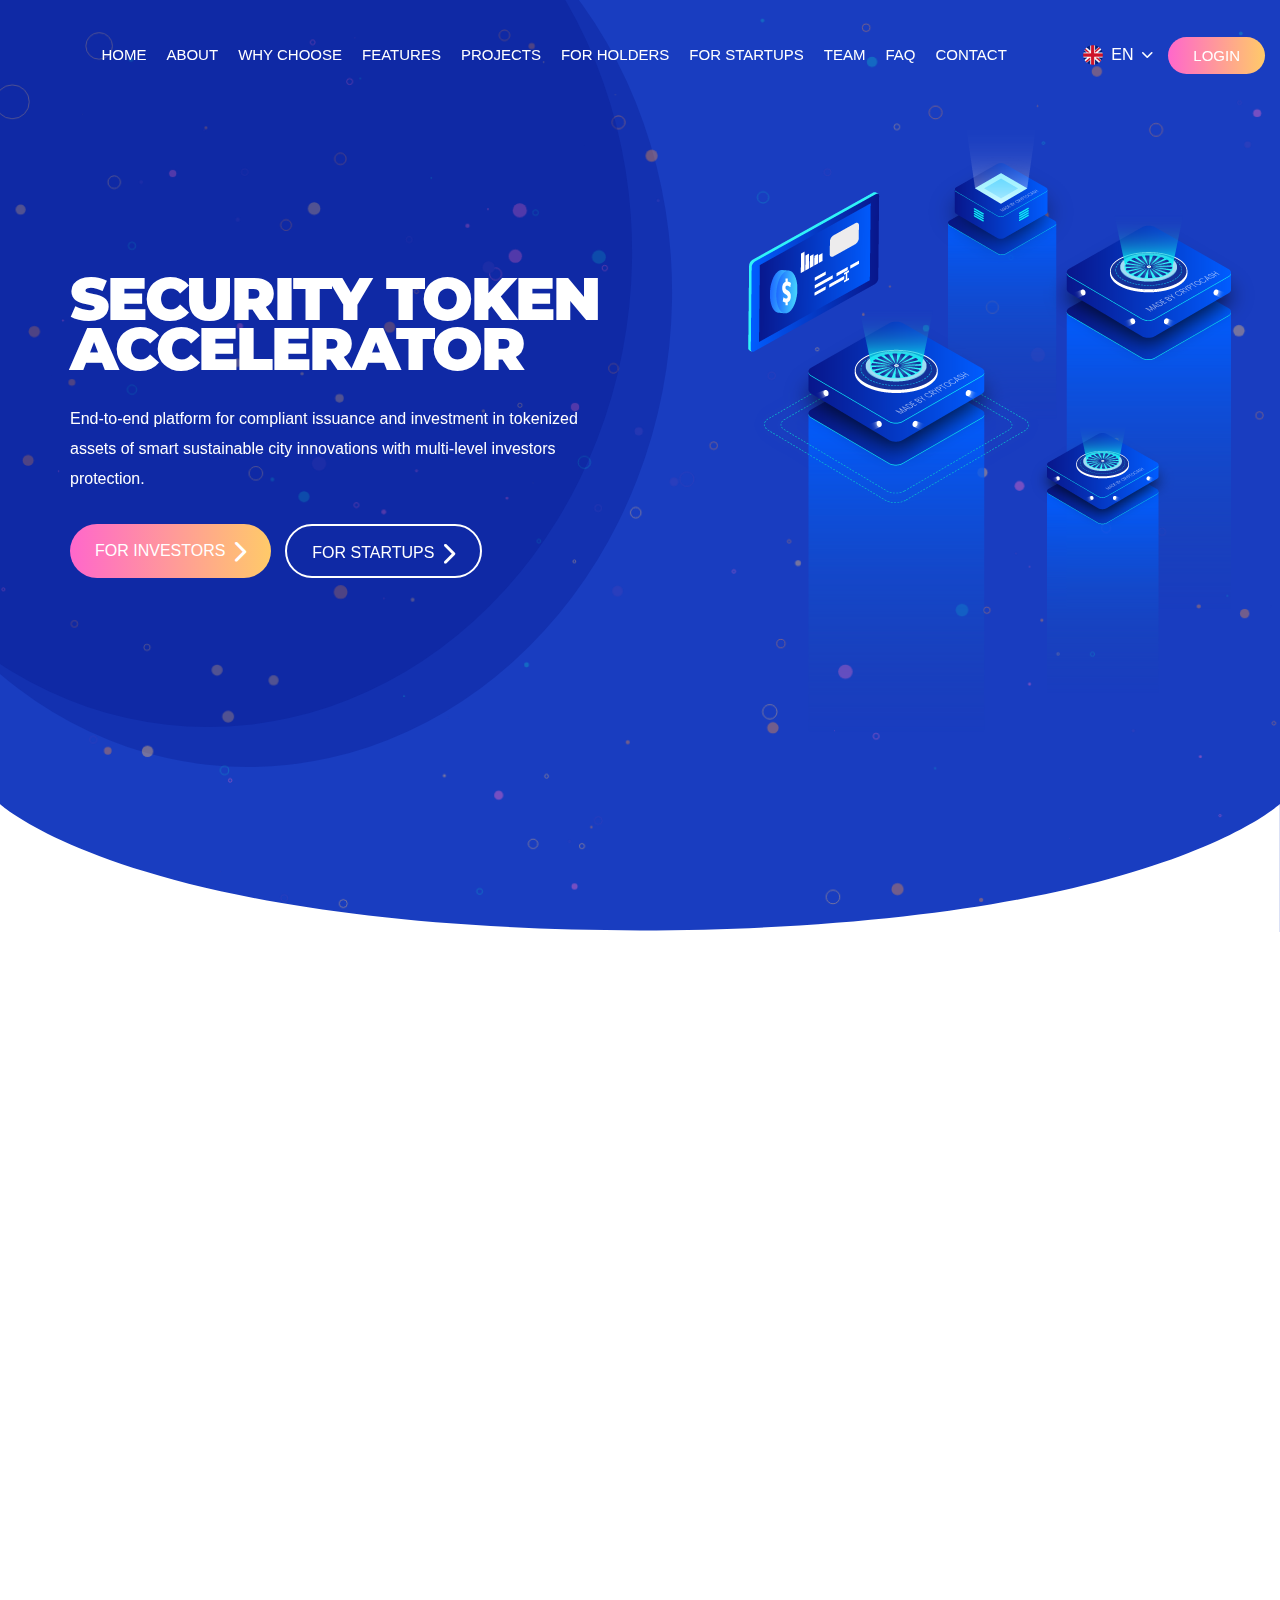
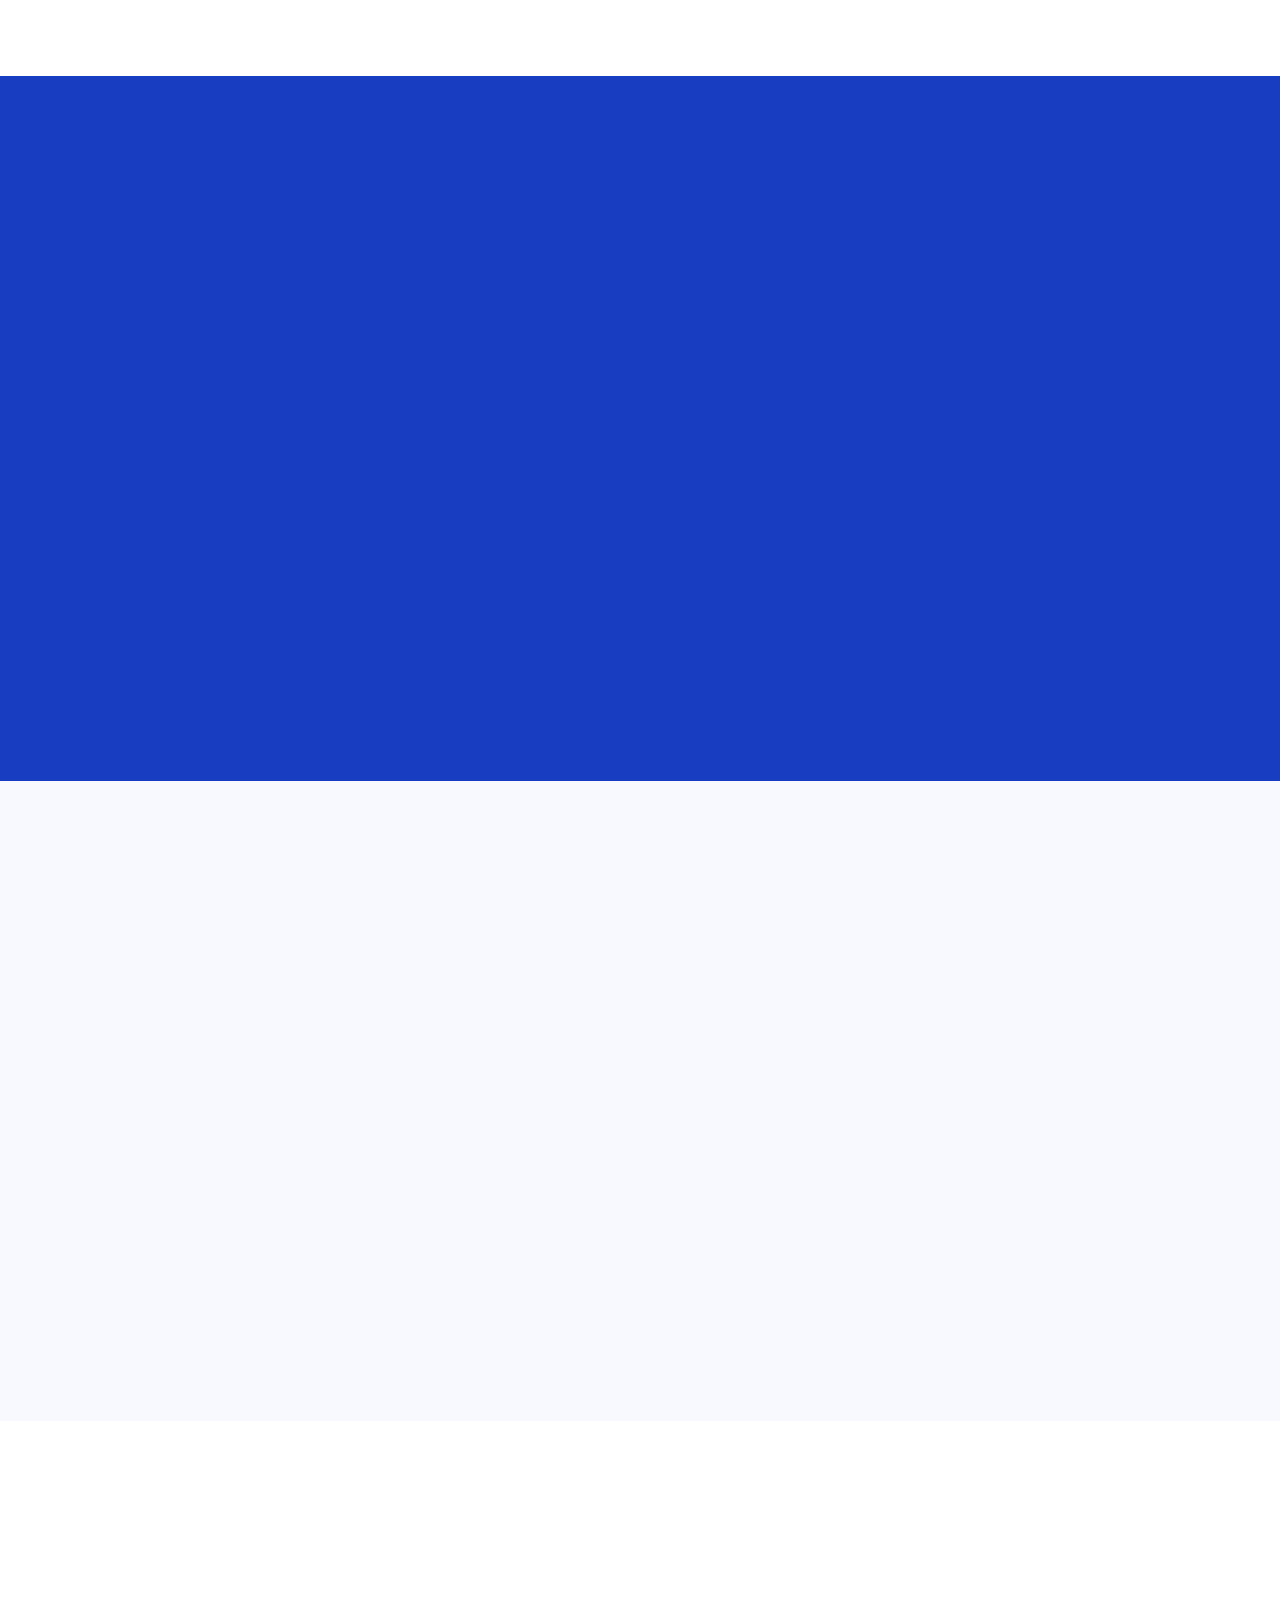
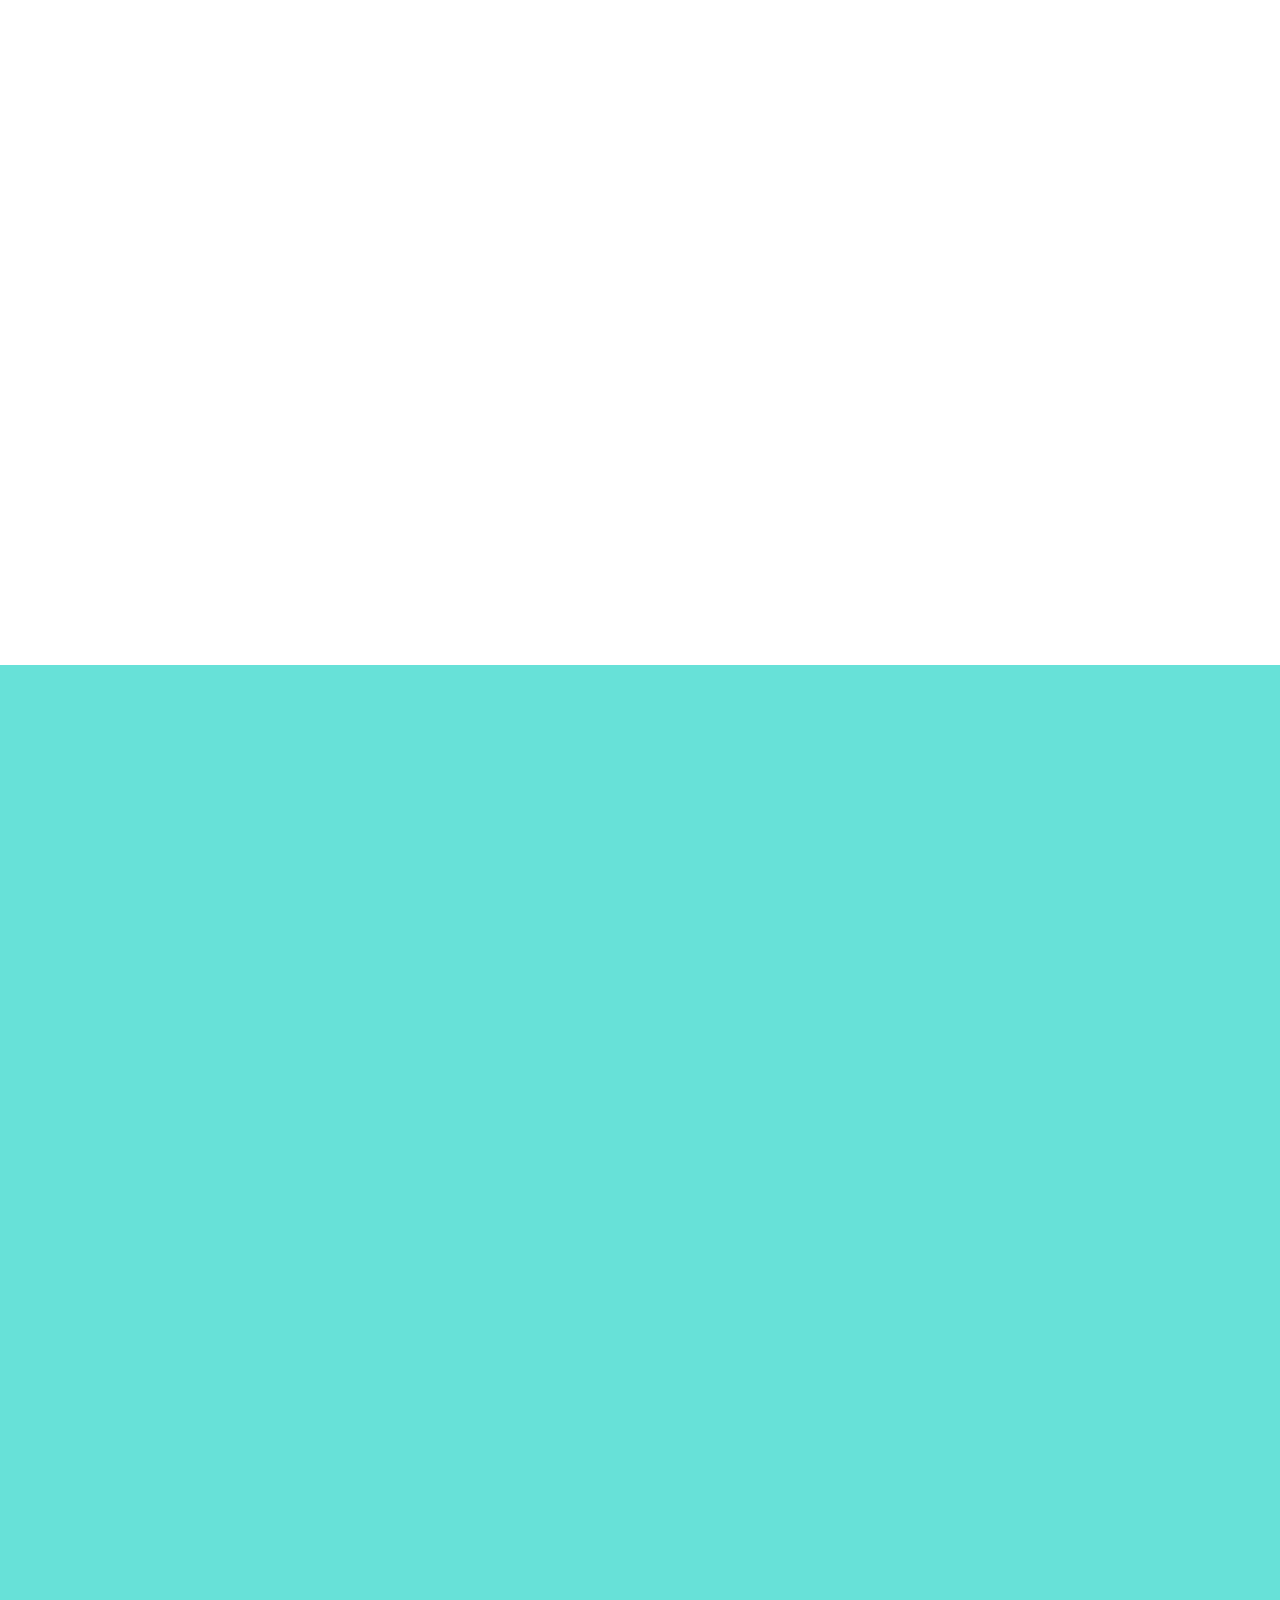
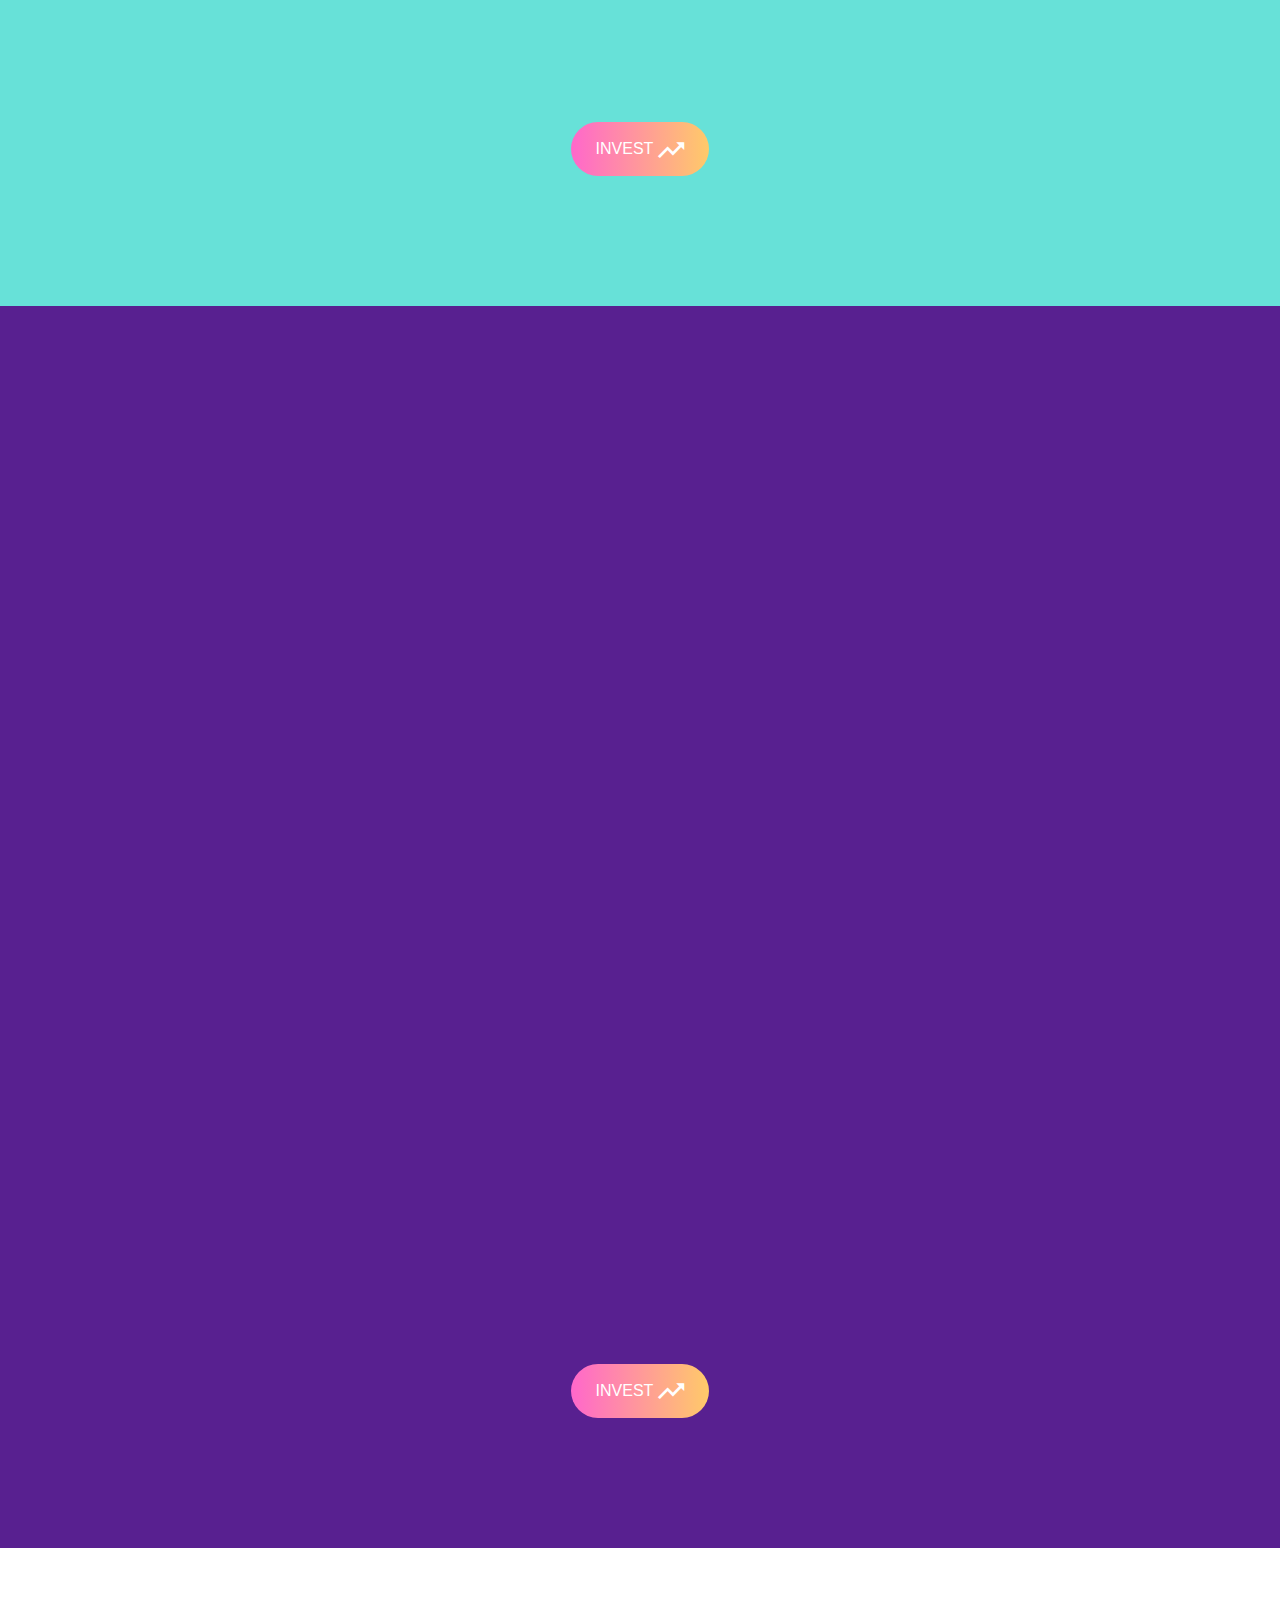
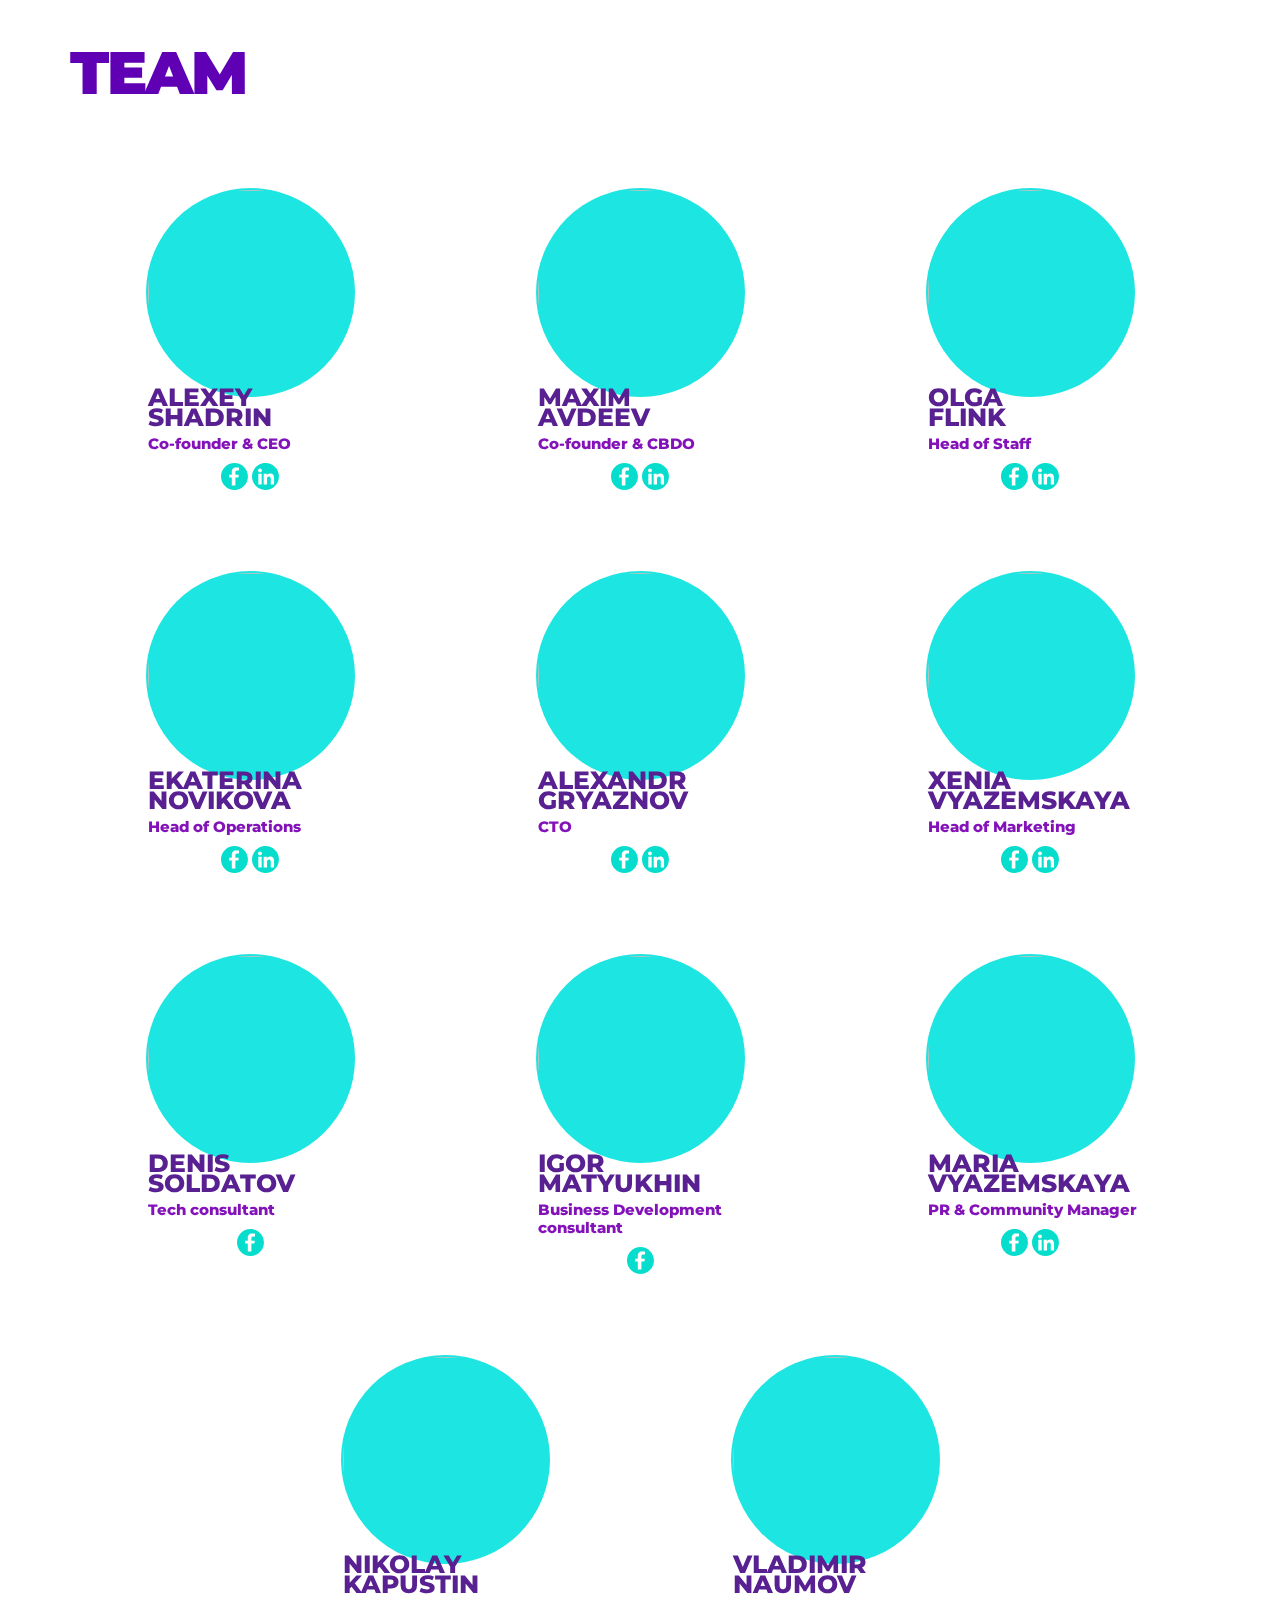
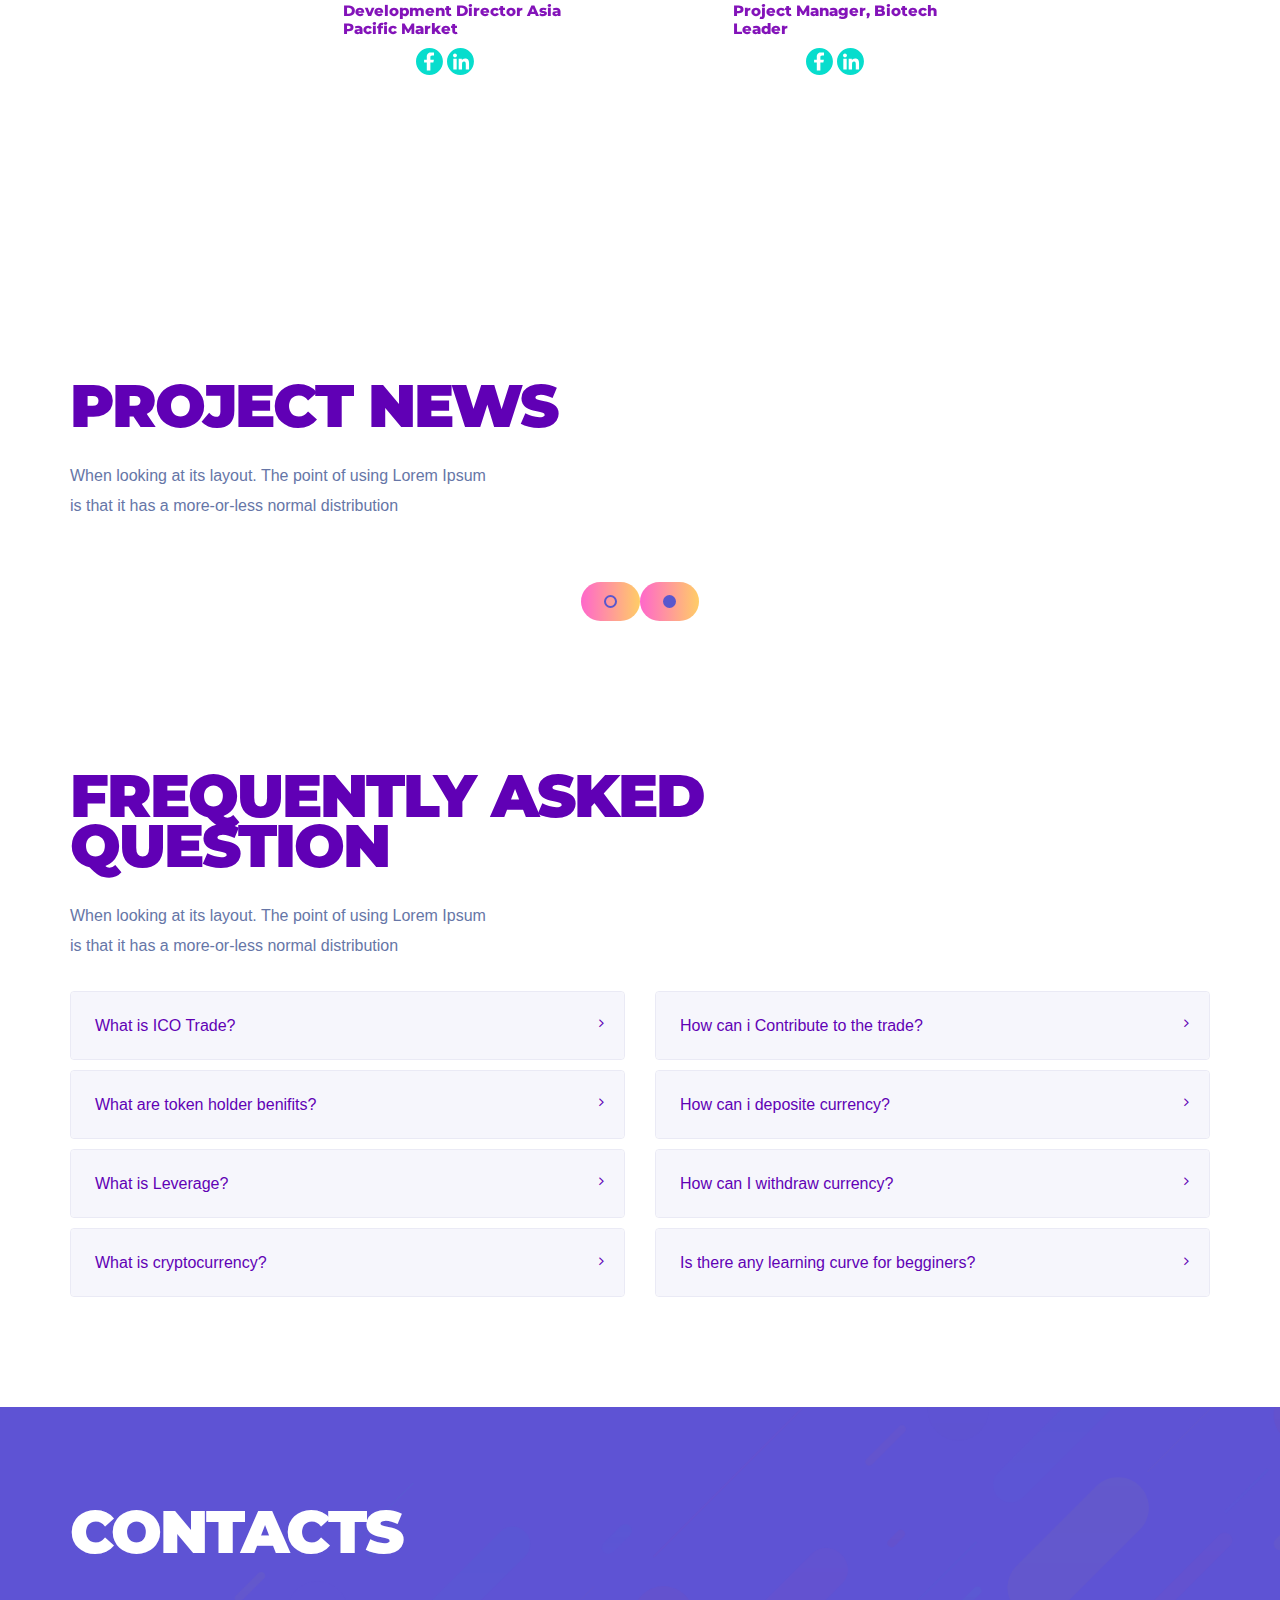
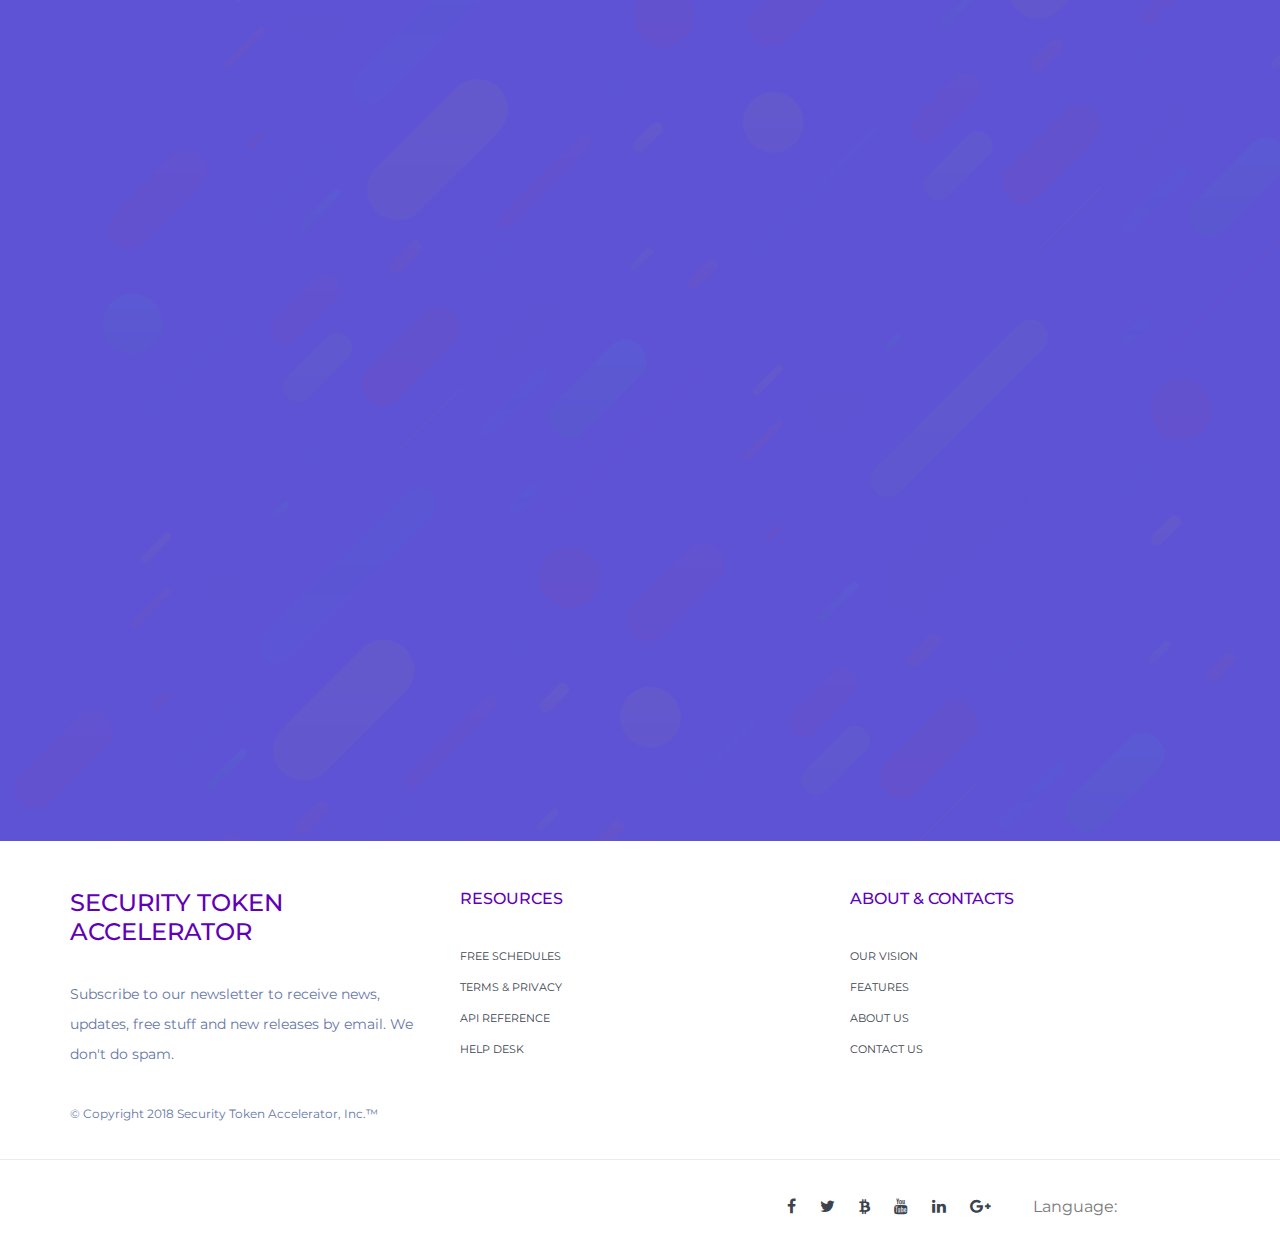
==== commit 58240172: "design" ====
--- a/index.html
+++ b/index.html
@@ -106,7 +106,7 @@
                     </p>
                     <div class="btn_group animation animated fadeInUp" data-animation="fadeInUp" data-animation-delay="1.4s" style="animation-delay: 1.4s; opacity: 1;"> 
                         <a href="" class="btn btn-default btn-radius page-scroll">For investors <i class="ion-ios-arrow-forward"></i></a>
-                        <a href="" class="btn btn-border-white btn-radius">For sturtups <i class="ion-ios-arrow-forward"></i></a>
+                        <a href="" class="btn btn-border-white btn-radius">For startups <i class="ion-ios-arrow-forward"></i></a>
                     </div>
                 </div>
             </div>
@@ -130,20 +130,17 @@
             <div class="col-lg-6 col-md-12 col-sm-12">
             	<div class="text-center res_md_mb_30 res_sm_mb_20">
                 	<img class="animation animated zoomIn" data-animation="zoomIn" data-animation-delay="0.2s" src="src/assets/about_img4.png" alt="aboutimg4" style="animation-delay: 0.2s; opacity: 1;">
-                    <div class="about_logo_icon">
-                    	<img src="src/assets/about_icon.png" alt="about_icon">
-                    </div>
                 </div>
             </div>
             <div class="col-lg-6 col-md-12 col-sm-12 text_md_center">
                 <div class="title_purple_dark">
-                  <h4 class="animation animated fadeInUp" data-animation="fadeInUp" data-animation-delay="0.2s" style="animation-delay: 0.2s; opacity: 1;">Democratizing liquidity to the VC market</h4>
+                  <h4 class="animation animated fadeInUp" data-animation="fadeInUp" data-animation-delay="0.2s" style="animation-delay: 0.2s; opacity: 1;">Security Token Accelerator</h4>
                   <p class="animation animated fadeInUp" data-animation="fadeInUp" data-animation-delay="0.4s" style="animation-delay: 0.4s; opacity: 1;">We aim at connecting best blockchain, IoT, Artificial Intelligence, cleantech, biotech, projects with capital via their equity tokenization and offering to accredited investors.</p>
                   <p class="animation animated fadeInUp" data-animation="fadeInUp" data-animation-delay="0.8s" style="animation-delay: 0.8s; opacity: 1;">We accelerate compliant digital investment flows into the most talented teams and impactful technologies, enabling the growth of global smart sustainable cities ecosystem.</p>
-                  <p class="animation animated fadeInUp" data-animation="fadeInUp" data-animation-delay="1s" style="animation-delay: 1s; opacity: 1;">As a result of professional due diligence, most promising projects are selected for security token acceleration program, while security tokenization-as-a-service is available for everyone.</p>
-
-                </div>
-                <a href="" class="btn btn-default btn-radius video animation animated fadeInUp" data-animation="fadeInUp" data-animation-delay="1s" style="animation-delay: 1s; opacity: 1;">Let's Start <i class="ion-ios-arrow-forward"></i></a>
+                    <p class="animation animated fadeInUp" data-animation="fadeInUp" data-animation-delay="1s" style="animation-delay: 1s; opacity: 1;">As a result of professional due diligence, most promising projects are selected for <b>security token acceleration program</b>, while <b>security tokenization-as-a-service</b> is available for everyone.</p>
+
+                </div>
+                <a href="" class="btn btn-default btn-radius  animation animated fadeInUp" data-animation="fadeInUp" data-animation-delay="1s" style="animation-delay: 1s; opacity: 1;">Let's Start <i class="ion-ios-arrow-forward"></i></a>
             </div>
         </div>
     </div>
@@ -155,7 +152,7 @@
         <div class="row align-items-center">
             <div class="col-lg-6 col-md-12 col-sm-12">
                 <div class="title_default_light">
-                    <h4 class="animation animated fadeInUp" data-animation="fadeInUp" data-animation-delay="0.2s" style="animation-delay: 0.2s; opacity: 1;">Security Token Accelerator</h4>
+                    <h4 class="animation animated fadeInUp" data-animation="fadeInUp" data-animation-delay="0.2s" style="animation-delay: 0.2s; opacity: 1;">Security Token Offering</h4>
                     <p class="animation animated fadeInUp" data-animation="fadeInUp" data-animation-delay="0.4s" style="animation-delay: 0.4s; opacity: 1;">STA has great features that  make it the best place. Odit, itaque, deserunt corporis vero ipsum eius odio natus ullam quia eos.</p>
                 </div>
                 <ul class="list_info list_info_half list_none">
@@ -164,7 +161,7 @@
                             <i class="fa fa-briefcase"></i>
                         </div>
                         <div class="list_content">
-                            <h6>Compliant with securities and KYC/AML regulations</h6>
+                            <h6>Compliant with national securities and KYC/AML regulations</h6>
                         </div>
                     </li>
                     <li class="animation animated fadeInUp" data-animation="fadeInUp" data-animation-delay="0.6s" style="animation-delay: 0.6s; opacity: 1;">
@@ -230,8 +227,8 @@
                         <img src="src/assets/icon.png" width="100" height="100" alt="mobile-app">
                     </div>
                     <div class="box_desc">
-                        <h4 class="animation animated fadeInUp" data-animation="fadeInUp" data-animation-delay="0.2s" style="animation-delay: 0.2s; opacity: 1;">Meet our solution for you</h4>
-                        <p class="animation animated fadeInUp" data-animation="fadeInUp" data-animation-delay="0.4s" style="animation-delay: 0.4s; opacity: 1;">There are many variations of passages of Lorem Ipsum available, but the majority have suffered alteration in some form</p>
+                        <h4 class="animation animated fadeInUp" data-animation="fadeInUp" data-animation-delay="0.2s" style="animation-delay: 0.2s; opacity: 1;">Clear market focus </h4>
+                        <p class="animation animated fadeInUp" data-animation="fadeInUp" data-animation-delay="0.4s" style="animation-delay: 0.4s; opacity: 1;">Tokenized equity of smart sustainable city projects, focused on Asia-Pacific region and developing countries markets</p>
                     </div>
                 </div>
             </div>
@@ -241,8 +238,8 @@
                         <img src="src/assets/icon.png" width="100" height="100" alt="exchange-service">
                     </div>
                     <div class="box_desc">
-                        <h4 class="animation animated fadeInUp" data-animation="fadeInUp" data-animation-delay="0.2s" style="animation-delay: 0.2s; opacity: 1;">Enhanced investors protection</h4>
-                        <p class="animation animated fadeInUp" data-animation="fadeInUp" data-animation-delay="0.4s" style="animation-delay: 0.4s; opacity: 1;">Full compliance with international securities regulations, 3-step VC due diligence, DAICO framework, smart contracts audit</p>
+                        <h4 class="animation animated fadeInUp" data-animation="fadeInUp" data-animation-delay="0.2s" style="animation-delay: 0.2s; opacity: 1;">Multi-layer investors protection</h4>
+                        <p class="animation animated fadeInUp" data-animation="fadeInUp" data-animation-delay="0.4s" style="animation-delay: 0.4s; opacity: 1;">Full compliance with international securities regulations, VC due diligence, DAICO framework, cybersecurity</p>
                     </div>
                 </div>
             </div>
@@ -253,7 +250,7 @@
                     </div>
                     <div class="box_desc">
                         <h4 class="animation animated fadeInUp" data-animation="fadeInUp" data-animation-delay="0.2s" style="animation-delay: 0.2s; opacity: 1;">Reduced currency risks and easy investment</h4>
-                        <p class="animation animated fadeInUp" data-animation="fadeInUp" data-animation-delay="0.4s" style="animation-delay: 0.4s; opacity: 1;">Hedging currency risks and enabling fiat/crypto money transfer by introduction of in-house stable coin EVER/USD</p>
+                        <p class="animation animated fadeInUp" data-animation="fadeInUp" data-animation-delay="0.4s" style="animation-delay: 0.4s; opacity: 1;">Hedging currency risks and enabling fiat/crypto money transfer with in-house stable coin EVERUSD</p>
                     </div>
                 </div>
             </div>
@@ -327,7 +324,7 @@
         <div class="row">
             <div class="col-md-7">
                 <div class="section-title text-left">
-                    <h2 class="wow  fadeInUp animated" data-wow-duration="2s" data-wow-delay=".5s" style="visibility: visible; animation-duration: 2s; animation-delay: 0.5s; animation-name: fadeInUp;">Benefits for Token Holders</h2>
+                    <h2 class="wow  fadeInUp animated" data-wow-duration="2s" data-wow-delay=".5s" style="visibility: visible; animation-duration: 2s; animation-delay: 0.5s; animation-name: fadeInUp;">Benefits for investors</h2>
                 </div>
             </div>
         </div>
@@ -617,7 +614,7 @@
         <div class="row text-center">
             <div class="col-12">
                 <div class="section-title text-left">
-                    <h2 class="">Latest news</h2>
+                    <h2 class="">Project news</h2>
                     <p class=" ">When looking at its layout. The point of using Lorem Ipsum <br>
                         is that it has a more-or-less normal distribution</p>
                 </div>
@@ -640,7 +637,7 @@
 </section>
 <!-- END SECTION BLOG -->
 <!--faq section start-->
-<section class="section-gap pb-0" id="faq">
+<section class="section-gap" id="faq">
     <div class="container">
         <!--section title-->
         <div class="row text-center">
@@ -784,11 +781,11 @@
 <section id="contact" class="contact_section">
     <div class="container">
         <div class="row text-center">
-            <!--<div class="col-12">-->
-                <!--<div class="section-title text-left">-->
-                    <!--<h2 class="">Contact</h2>-->
-                <!--</div>-->
-            <!--</div>-->
+            <div class="col-12">
+                <div class="section-title text-left">
+                    <h2 class="">Contacts</h2>
+                </div>
+            </div>
         <div class="row">
             <div class="col-lg-6 col-md-12 pr-0 res_md_pr_15">
                 <div class="blue_light_bg contact_box animation animated fadeInLeft" data-animation="fadeInLeft" data-animation-delay="0.1s" style="animation-delay: 0.1s; opacity: 1;">
--- a/src/stylesheets/style.css
+++ b/src/stylesheets/style.css
@@ -2049,6 +2049,7 @@
     padding: 20px 15px;
     position: relative;
 	margin-top: 20px;
+	height: 130px;
 	transition: all 0.5s ease-in-out;
 }
 .icon_box {
@@ -4544,8 +4545,13 @@
 /*===================================*
 11. CONTACT SECTION
 *===================================*/
+#contact{
+	background-color: #5e53d4;
+	background-size: cover;
+	background-image: url(../assets/token_bg.png);
+ }
 #contact h2{
-	color: #6000b5;
+	color: white;
 	font-family: 'Montserrat', sans-serif;
 	font-size: 60px;
 	line-height: 50px;
@@ -4554,8 +4560,15 @@
 	text-transform: uppercase;
 	margin-bottom: 70px;
 }
-.title_default_light h4, .title_default_dark h4{
-	font-size: 30px;
+#contact h4{
+	font-family: 'Montserrat', sans-serif;
+	font-size: 40px;
+	text-align: left;
+	line-height: 50px;
+	letter-spacing: -2px;
+	font-weight: 900;
+	text-transform: uppercase;
+	margin-bottom: 70px;
 }
 .contact_section {
 	overflow: hidden;
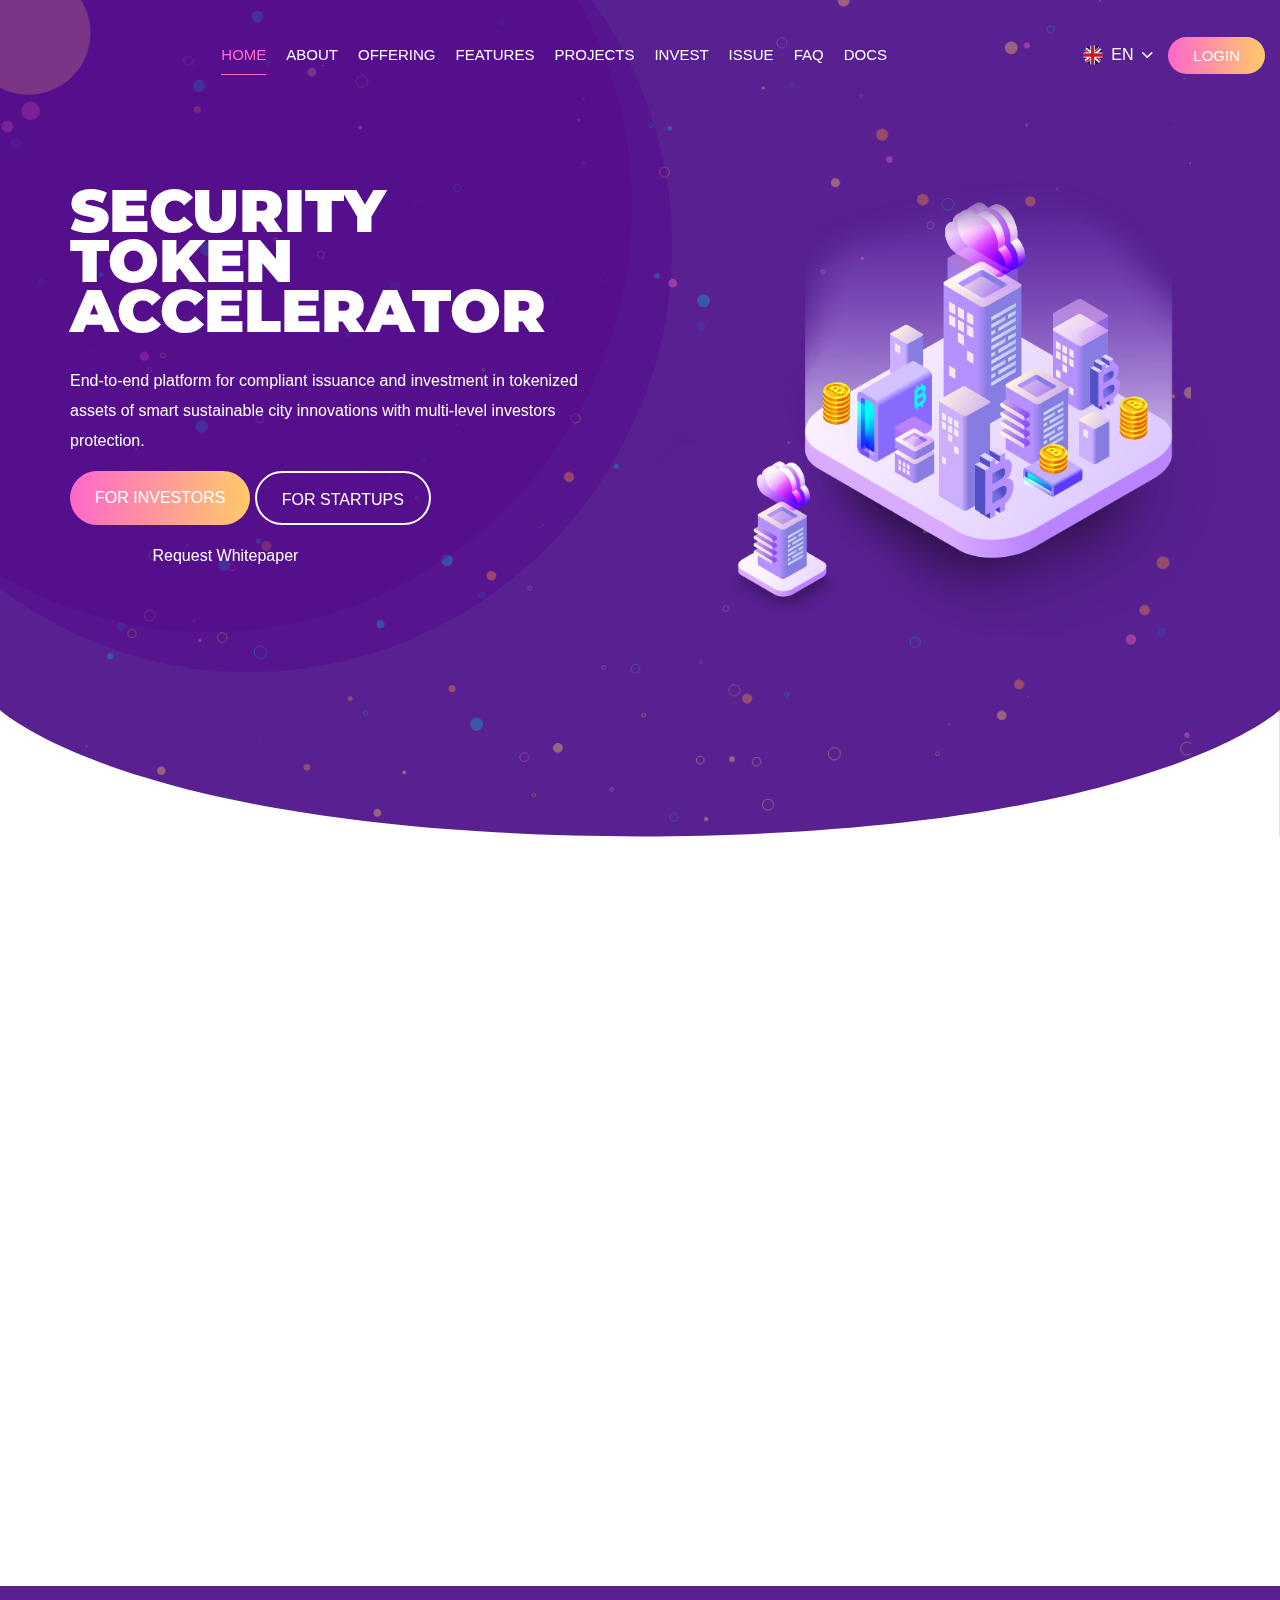
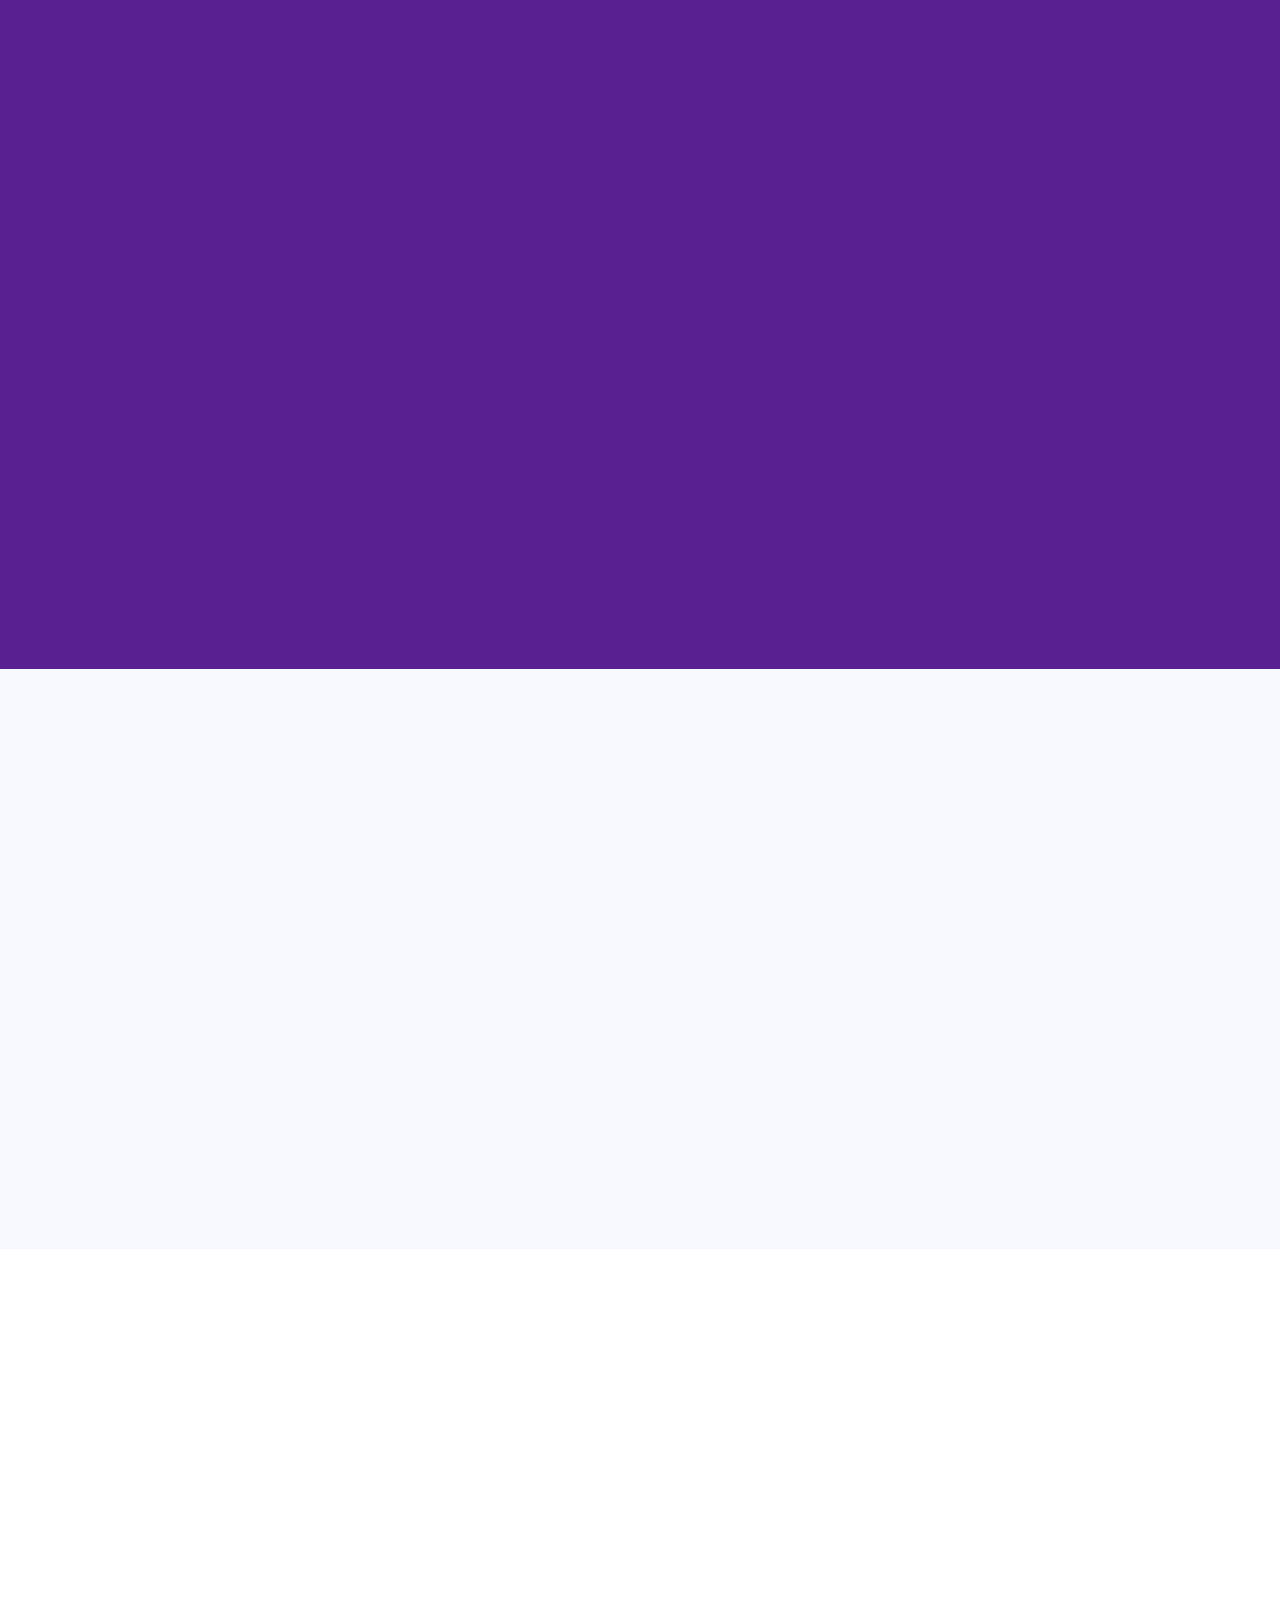
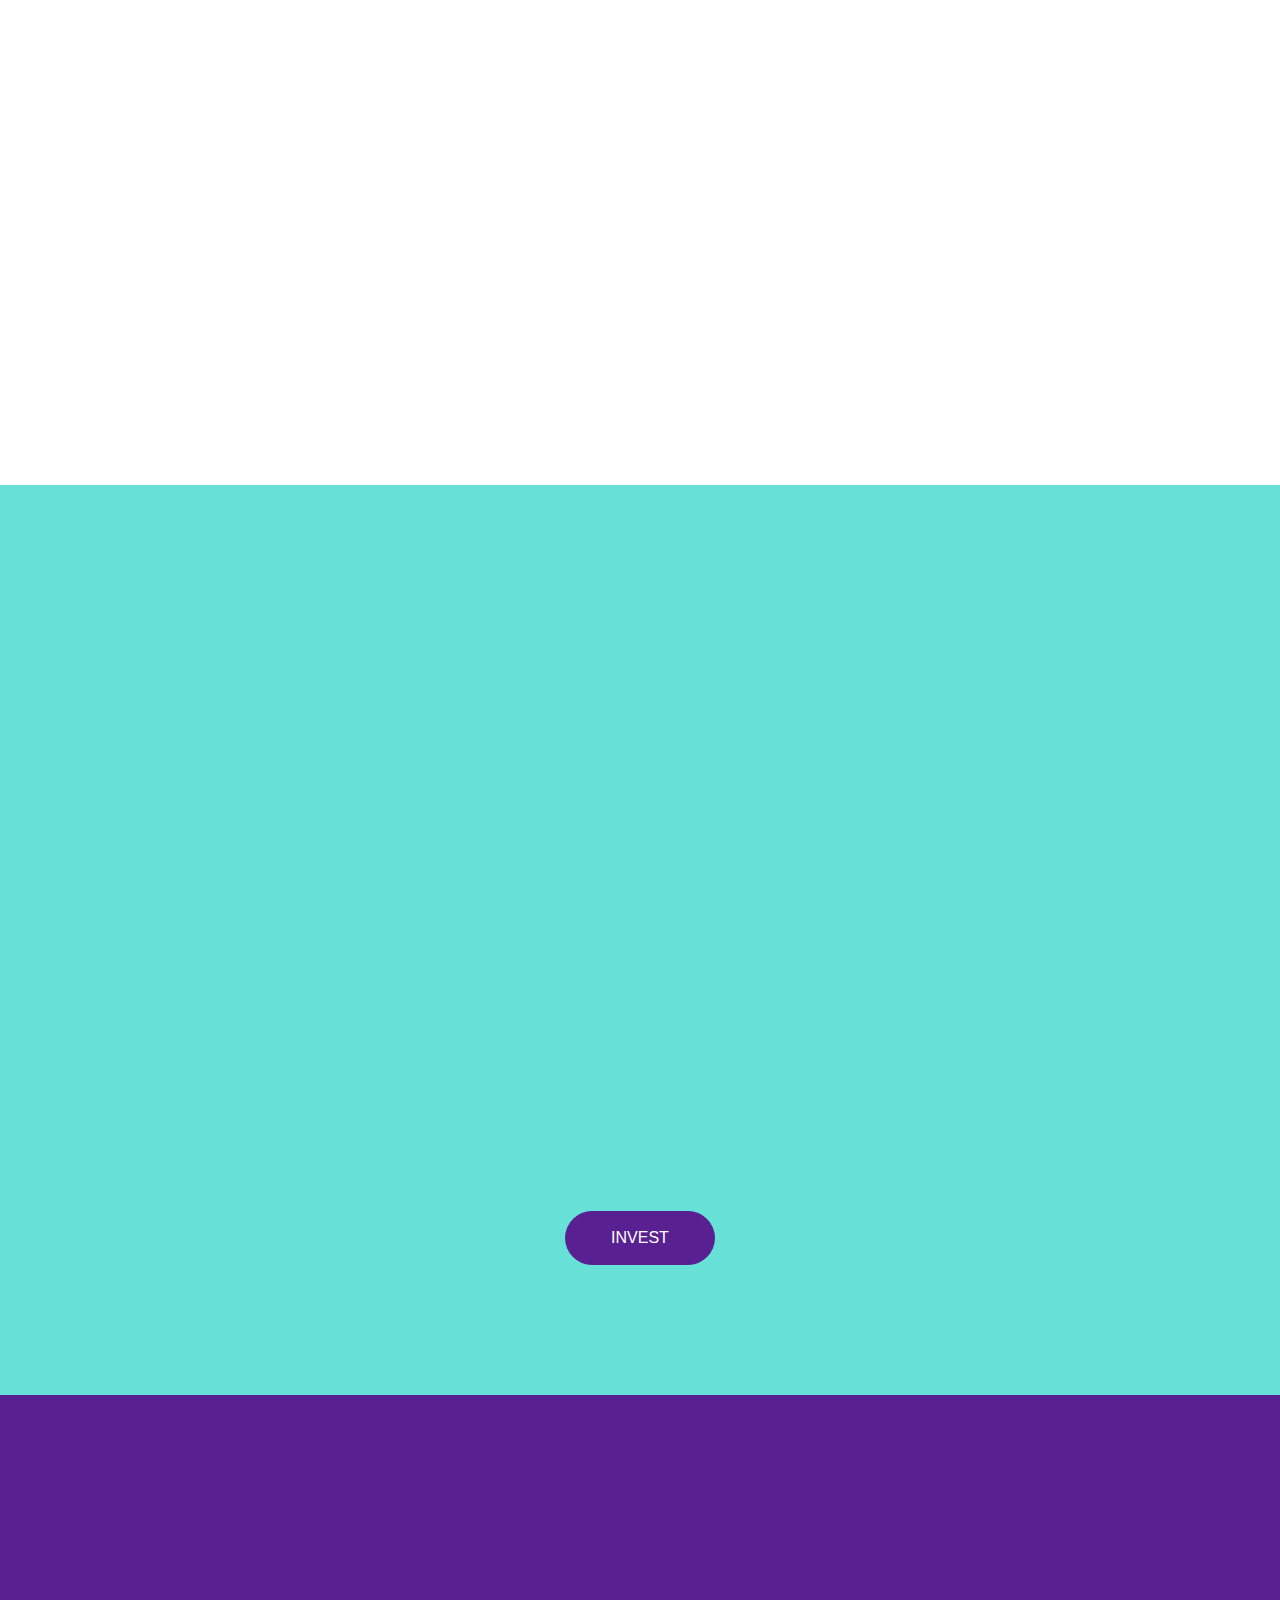
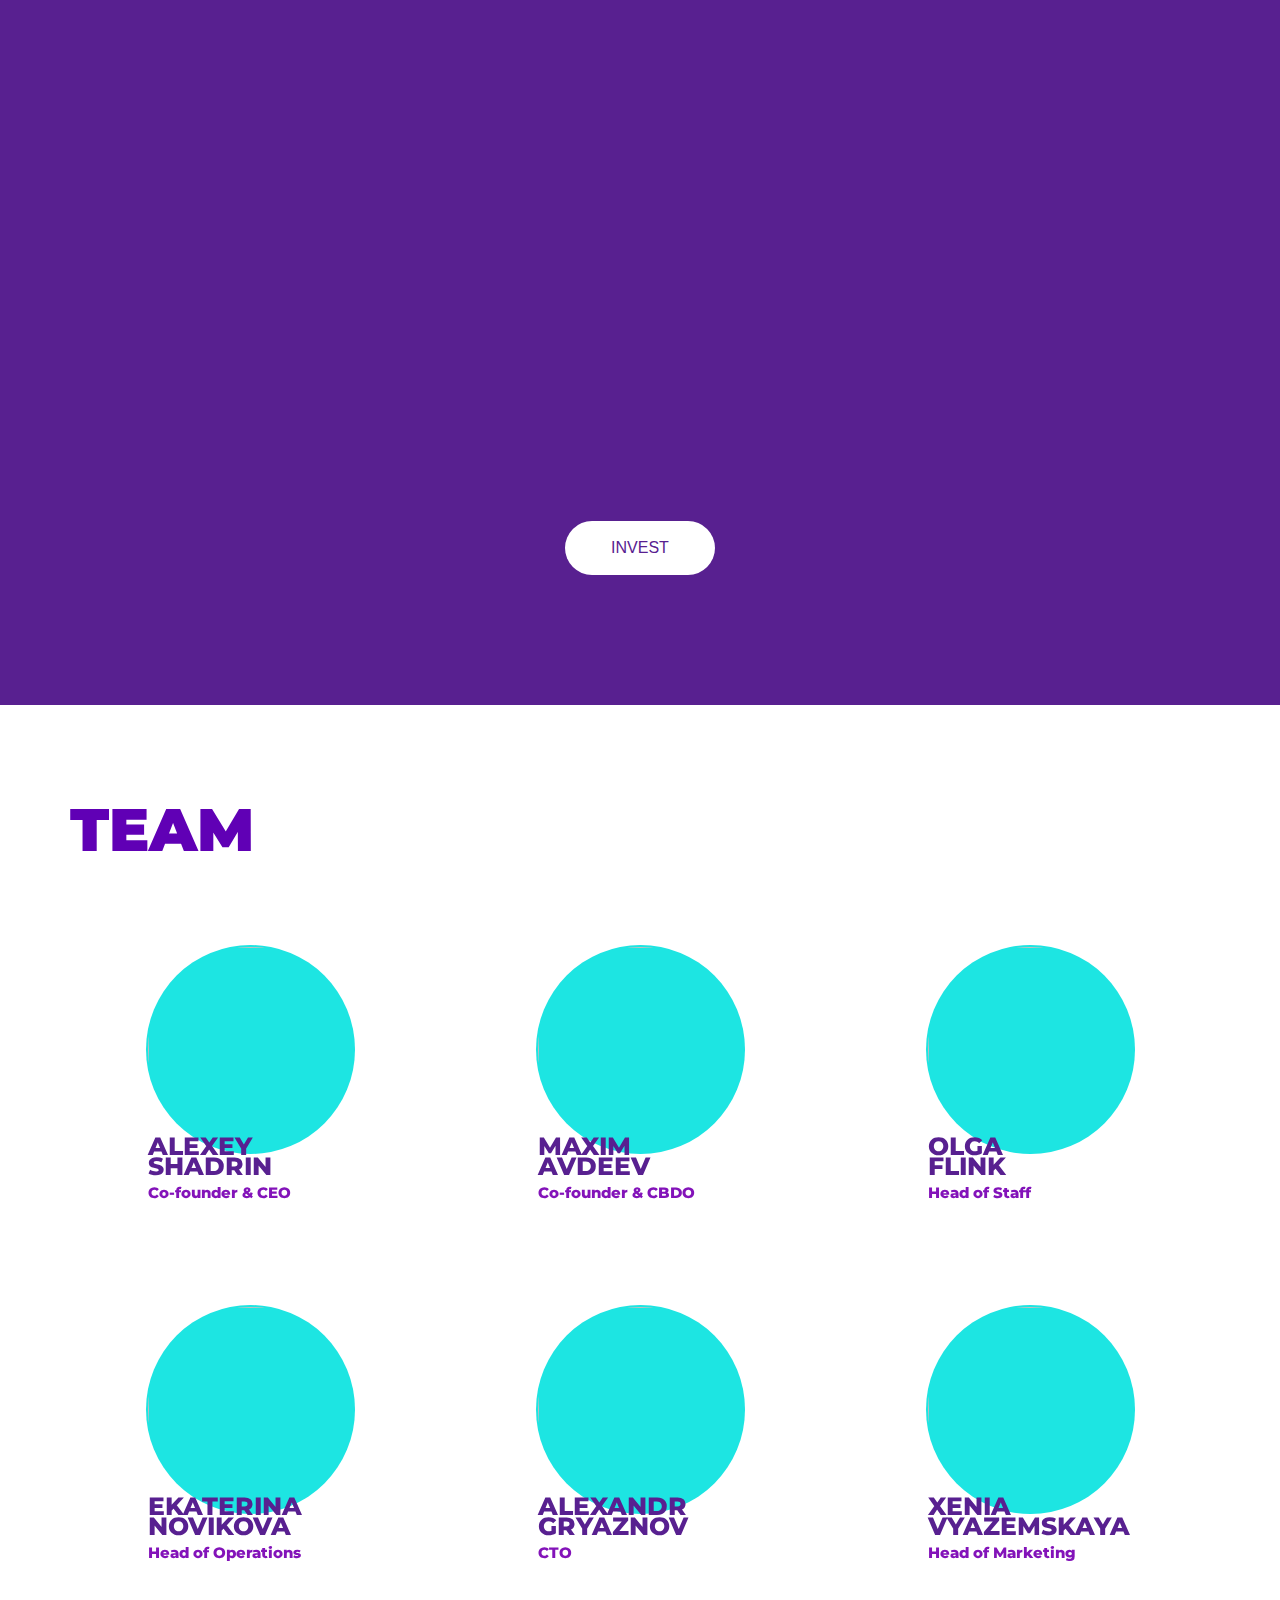
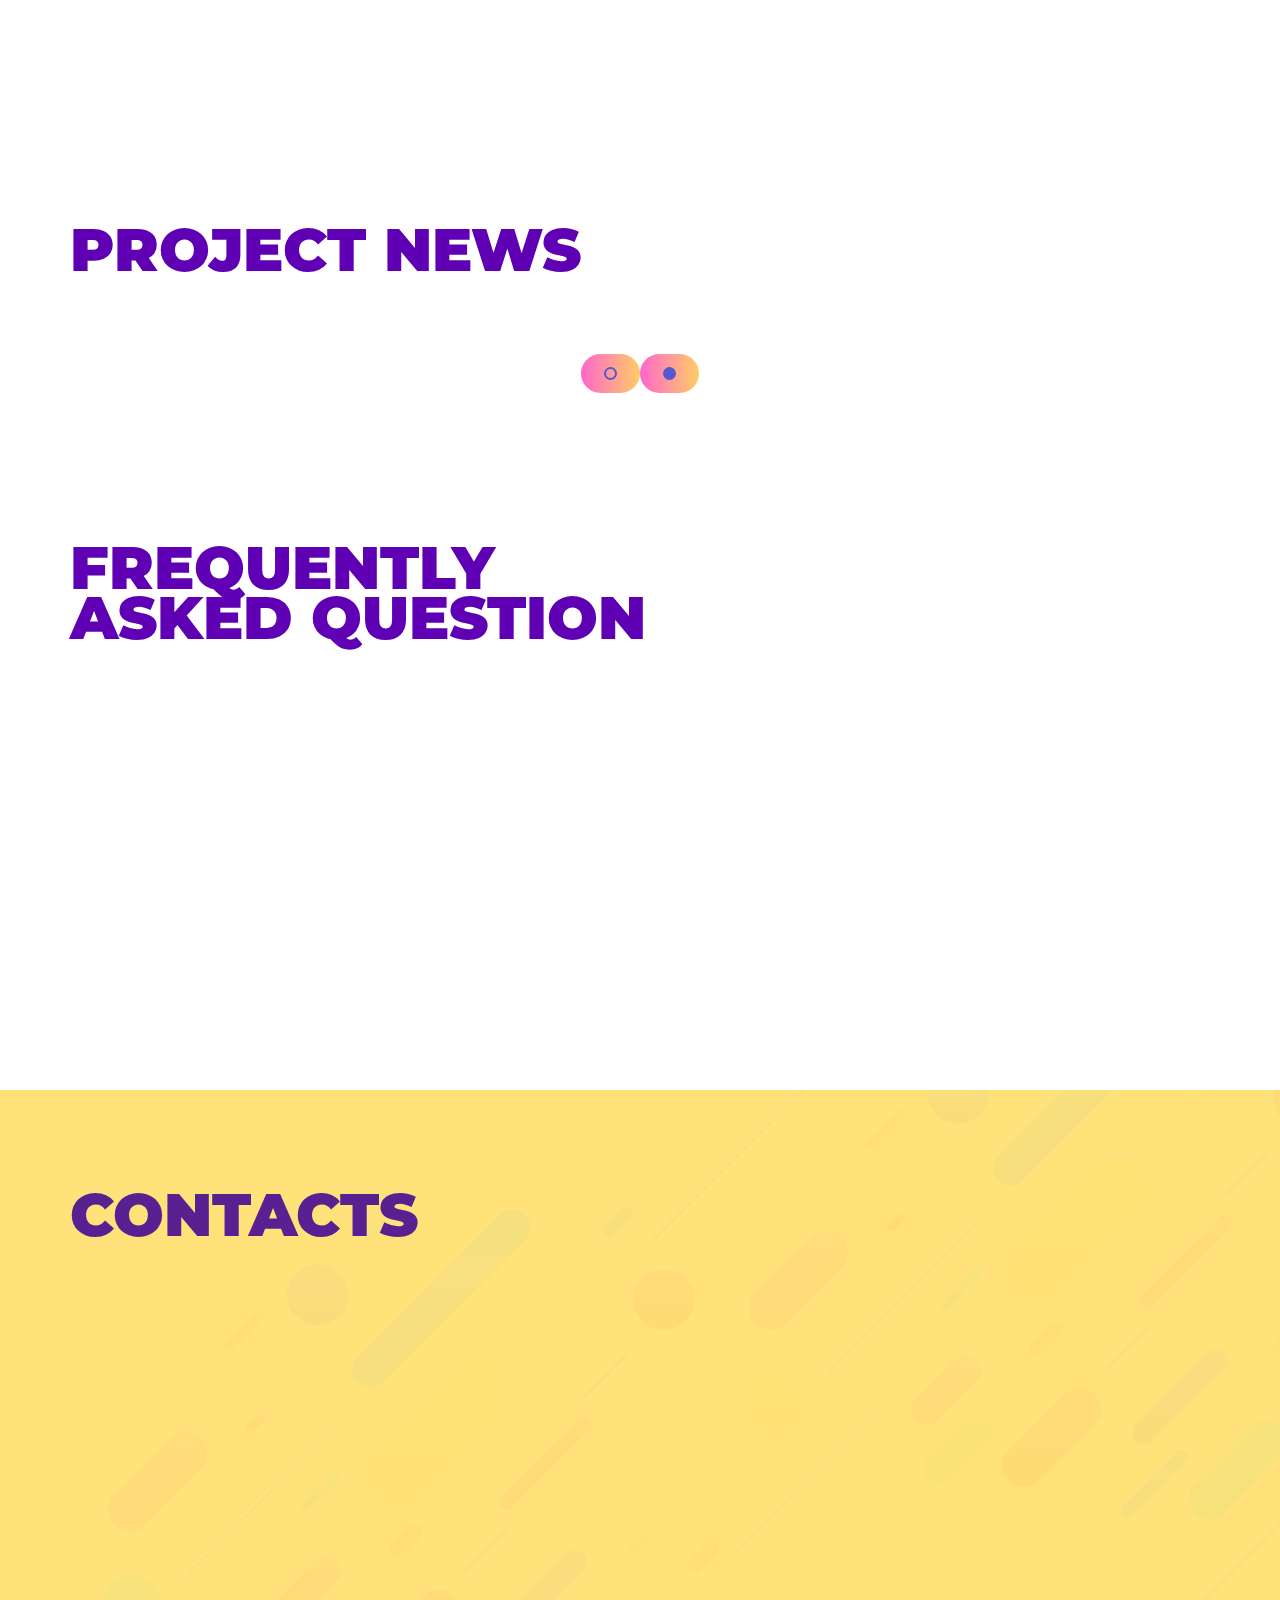
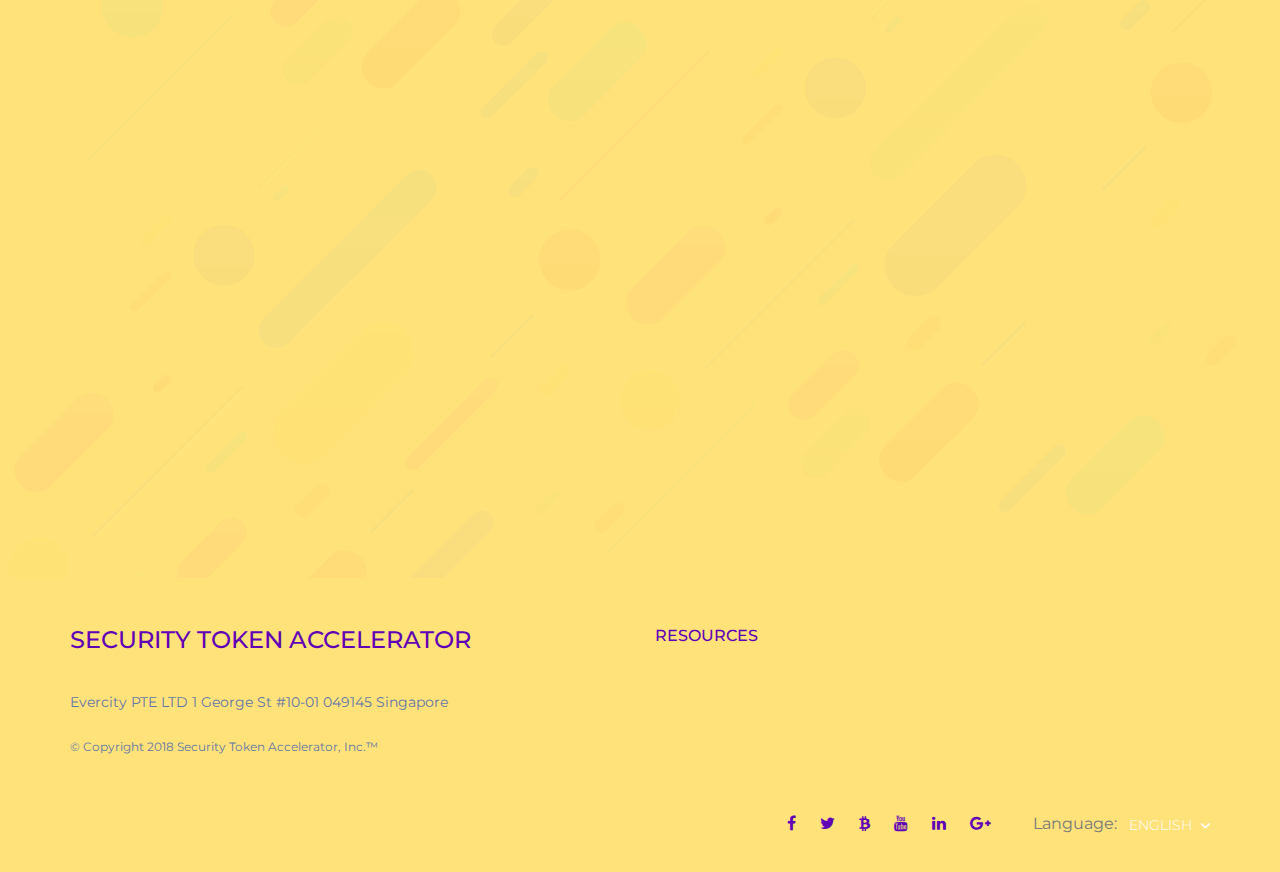
==== commit 9ae44b3f: "adaptive and design" ====
--- a/index.html
+++ b/index.html
@@ -9,6 +9,8 @@
 <meta http-equiv="X-UA-Compatible" content="IE=edge">
 <meta name="viewport" content="width=device-width, initial-scale=1">
 <meta name="description" content="STA">
+    <!-- Latest jQuery -->
+    <script src="src/libs/jquery-1.12.4.min.js"></script>
     <!-- SITE TITLE -->
 <link href="https://fonts.googleapis.com/css?family=Montserrat:300,500,700,800,900&amp;subset=cyrillic" rel="stylesheet">
 <!-- SITE TITLE -->
@@ -35,6 +37,9 @@
 <!-- Color CSS -->
 <link id="layoutstyle" rel="stylesheet" href="src/libs/theme.css">
 
+<script src="https://unpkg.com/popper.js/dist/umd/popper.min.js"></script>
+
+
 <body class="v_blue_light loaded" data-spy="scroll" data-offset="110"><div class="parallax-mirror" style="visibility: hidden; z-index: 1; position: fixed; top: 819.141px; left: 0px; overflow: hidden; transform: translate3d(0px, 0px, 0px); height: 467px; width: 1440px;"><img class="parallax-slider" src="src/assets/footer_bg.png" style="transform: translate3d(0px, 0px, 0px); position: absolute; left: 0px; height: 1134px; width: 1440px; max-width: none; top: -734.312px;"></div><div class="parallax-mirror" style="visibility: hidden; z-index: -100; position: fixed; top: 637.141px; left: 0px; overflow: hidden; transform: translate3d(0px, 0px, 0px); height: 741px; width: 1440px;"><img class="parallax-slider" src="src/assets/contact_bg.png" style="transform: translate3d(0px, 0px, 0px); position: absolute; left: 0px; height: 922px; width: 1440px; max-width: none; top: -567.713px;"></div>
 
 <!-- START LOADER -->
@@ -55,37 +60,36 @@
 <header class="header_wrap fixed-top">
 	<div class="container-fluid">
 		<nav class="navbar navbar-expand-lg"> 
-			<a class="navbar-brand page-scroll animation animated fadeInDown" href="" data-animation="fadeInDown" data-animation-delay="1s" style="animation-delay: 1s; opacity: 1;">
+			<a class="navbar-brand page-scroll animation wow fadeInDown" href="" data-animation="fadeInDown" data-animation-delay="1s" style="animation-delay: 1s; opacity: 1;">
             	<!--<img class="logo_light" src="src/assets/logo.png" alt="logo">-->
                 <!--<img class="logo_dark" src="src/assets/logo_dark.png" alt="logo">-->
             </a>
-            <button class="navbar-toggler animation animated fadeInDown" type="button" data-toggle="collapse" data-target="#navbarSupportedContent" aria-controls="navbarSupportedContent" aria-expanded="false" aria-label="Toggle navigation" data-animation="fadeInDown" data-animation-delay="1.1s" style="animation-delay: 1.1s; opacity: 1;"> 
+            <button class="navbar-toggler animation wow fadeInDown" type="button" data-toggle="collapse" data-target="#navbarSupportedContent" aria-controls="navbarSupportedContent" aria-expanded="false" aria-label="Toggle navigation" data-animation="fadeInDown" data-animation-delay="1.1s" style="animation-delay: 1.1s; opacity: 1;"> 
                 <span class="ion-android-menu"></span> 
             </button>
 			<div class="collapse navbar-collapse" id="navbarSupportedContent">
                 <ul class="navbar-nav m-auto">
-                    <li class="animation animated fadeInDown" data-animation="fadeInDown" data-animation-delay="1.1s" style="animation-delay: 1.2s; opacity: 1;"><a class="nav-link page-scroll nav_item" href="">Home</a></li>
-                    <li class="animation animated fadeInDown" data-animation="fadeInDown" data-animation-delay="1.2s" style="animation-delay: 1.2s; opacity: 1;"><a class="nav-link page-scroll nav_item" href="">About</a></li>
-                    <li class="animation animated fadeInDown" data-animation="fadeInDown" data-animation-delay="1.3s" style="animation-delay: 1.3s; opacity: 1;"><a class="nav-link page-scroll nav_item" href="">Why Choose</a></li>
-                    <li class="animation animated fadeInDown" data-animation="fadeInDown" data-animation-delay="1.4s" style="animation-delay: 1.4s; opacity: 1;"><a class="nav-link page-scroll nav_item" href="">Features</a></li>
-                    <li class="animation animated fadeInDown" data-animation="fadeInDown" data-animation-delay="1.5s" style="animation-delay: 1.5s; opacity: 1;"><a class="nav-link page-scroll nav_item" href="">Projects</a></li>
-                    <li class="animation animated fadeInDown" data-animation="fadeInDown" data-animation-delay="1.7s" style="animation-delay: 1.7s; opacity: 1;"><a class="nav-link page-scroll nav_item" href="">For holders</a></li>
-                    <li class="animation animated fadeInDown" data-animation="fadeInDown" data-animation-delay="1.6s" style="animation-delay: 1.6s; opacity: 1;"><a class="nav-link page-scroll nav_item" href="">For startups</a></li>
-                    <li class="animation animated fadeInDown" data-animation="fadeInDown" data-animation-delay="1.6s" style="animation-delay: 1.6s; opacity: 1;"><a class="nav-link page-scroll nav_item" href="">Team</a></li>
-                    <li class="animation animated fadeInDown" data-animation="fadeInDown" data-animation-delay="1.7s" style="animation-delay: 1.7s; opacity: 1;"><a class="nav-link page-scroll nav_item" href="">FAQ</a></li>
-                    <li class="animation animated fadeInDown" data-animation="fadeInDown" data-animation-delay="1.8s" style="animation-delay: 1.8s; opacity: 1;"><a class="nav-link page-scroll nav_item" href="">Contact</a></li>
+                    <li class="animation wow fadeInDown" data-animation="fadeInDown" data-animation-delay="1.1s" style="animation-delay: 1.2s; opacity: 1;"><a class="nav-link page-scroll nav_item" href="#home_section">Home</a></li>
+                    <li class="animation wow fadeInDown" data-animation="fadeInDown" data-animation-delay="1.2s" style="animation-delay: 1.2s; opacity: 1;"><a class="nav-link page-scroll nav_item" href="#about">About</a></li>
+                    <li class="animation wow fadeInDown" data-animation="fadeInDown" data-animation-delay="1.3s" style="animation-delay: 1.3s; opacity: 1;"><a class="nav-link page-scroll nav_item" href="#offering">Offering</a></li>
+                    <li class="animation wow fadeInDown" data-animation="fadeInDown" data-animation-delay="1.4s" style="animation-delay: 1.4s; opacity: 1;"><a class="nav-link page-scroll nav_item" href="#service">Features</a></li>
+                    <li class="animation wow fadeInDown" data-animation="fadeInDown" data-animation-delay="1.5s" style="animation-delay: 1.5s; opacity: 1;"><a class="nav-link page-scroll nav_item" href="#projects">Projects</a></li>
+                    <li class="animation wow fadeInDown" data-animation="fadeInDown" data-animation-delay="1.6s" style="animation-delay: 1.6s; opacity: 1;"><a class="nav-link page-scroll nav_item" href="#investors">Invest</a></li>
+                    <li class="animation wow fadeInDown" data-animation="fadeInDown" data-animation-delay="1.7s" style="animation-delay: 1.7s; opacity: 1;"><a class="nav-link page-scroll nav_item" href="#startups">Issue</a></li>
+                    <li class="animation wow fadeInDown" data-animation="fadeInDown" data-animation-delay="1.8s" style="animation-delay: 1.8s; opacity: 1;"><a class="nav-link page-scroll nav_item" href="#faq">FAQ</a></li>
+                    <li class="animation wow fadeInDown" data-animation="fadeInDown" data-animation-delay="1.9s" style="animation-delay: 1.9s; opacity: 1;"><a class="nav-link page-scroll nav_item" download href="src/assets/fn.png">Docs</a></li>
                 </ul>
                 <ul class="navbar-nav nav_btn align-items-center">
-                    <li class="animation animated fadeInDown" data-animation="fadeInDown" data-animation-delay="1.9s" style="animation-delay: 1.9s; opacity: 1;">
+                    <li class="animation wow fadeInDown" data-animation="fadeInDown" data-animation-delay="1.9s" style="animation-delay: 1.9s; opacity: 1;">
                         <div class="lng_dropdown">
                           <div class="ddOutOfVision" id="lng_select_msddHolder" style="height: 0px; overflow: hidden; position: absolute;"><select name="countries" id="lng_select">
-                            <option value="en" data-image="src/assets/eng.png" data-title="English">EN</option>
-                            <option value="fn" data-image="src/assets/fn.png" data-title="France">FN</option>
-                            <option value="us" data-image="src/assets/us.png" data-title="United States">US</option>
+                            <option value="en" data-image="src/assets/eng.png" data-reload="English">EN</option>
+                            <option value="fn" data-image="src/assets/fn.png" data-reload="France">FN</option>
+                            <option value="us" data-image="src/assets/us.png" data-reload="United States">US</option>
                           </select></div><div class="dd ddcommon borderRadius" id="lng_select_msdd" style="width: 46px;"><div class="ddTitle borderRadiusTp"><span class="divider"></span><span class="arrow arrowoff"></span><span class="ddTitleText " id="lng_select_title"><img src="src/assets/eng.png" class="fnone"><span class="ddlabel">EN</span><span class="description" style="display: none;"></span></span></div><input id="lng_select_titleText" type="text" autocomplete="off" class="text shadow borderRadius" style="display: none;"><div class="ddChild ddchild_ border shadow" id="lng_select_child" style="z-index: 9999; display: none; position: absolute;"><ul><li class="enabled _msddli_ selected" title="English"><img src="src/assets/eng.png" class="fnone"><span class="ddlabel">EN</span><div class="clear"></div></li><li class="enabled _msddli_" title="France"><img src="src/assets/fn.png" class="fnone"><span class="ddlabel">FN</span><div class="clear"></div></li><li class="enabled _msddli_" title="United States"><img src="src/assets/us.png" class="fnone"><span class="ddlabel">US</span><div class="clear"></div></li></ul></div></div>
                         </div>
                     </li>
-                    <li class="animation animated fadeInDown" data-animation="fadeInDown" data-animation-delay="2s" style="animation-delay: 2s; opacity: 1;"><a class="btn btn-default btn-radius nav_item" href="">Login</a></li>
+                    <li class="animation wow fadeInDown" data-animation="fadeInDown" data-animation-delay="2s" style="animation-delay: 2s; opacity: 1;"><a class="btn btn-default btn-radius nav_item" href="">Login</a></li>
                 </ul>
 			</div>
 		</nav>
@@ -100,19 +104,24 @@
         <div class="row align-items-center">
             <div class="col-lg-6 col-md-12 col-sm-12 order-lg-first">
                 <div class="banner_text text_md_center res_md_mb_30 res_xs_mb_20">
-                    <h1 class="animation animated fadeInUp" data-animation="fadeInUp" data-animation-delay="1.1s" style="animation-delay: 1.1s; opacity: 1;">Security Token Accelerator</h1>
-                    <p class="animation animated fadeInUp" data-animation="fadeInUp" data-animation-delay="1.3s" style="animation-delay: 1.3s; opacity: 1;">End-to-end platform for compliant issuance and investment in tokenized assets of smart
-                        sustainable city innovations with multi-level investors protection.
+                    <h1 data-localize="header_title" data-l10n-id="start-banner-title" class="animation wow fadeInUp" data-animation="fadeInUp" data-animation-delay="1.1s" style="animation-delay: 1.1s; opacity: 1;"></h1>
+                    <p data-localize="header_desc" class="animation wow fadeInUp" data-animation="fadeInUp" data-animation-delay="1.3s" style="animation-delay: 1.3s; opacity: 1;">
                     </p>
-                    <div class="btn_group animation animated fadeInUp" data-animation="fadeInUp" data-animation-delay="1.4s" style="animation-delay: 1.4s; opacity: 1;"> 
-                        <a href="" class="btn btn-default btn-radius page-scroll">For investors <i class="ion-ios-arrow-forward"></i></a>
-                        <a href="" class="btn btn-border-white btn-radius">For startups <i class="ion-ios-arrow-forward"></i></a>
+                    <div class="btn_group animation wow fadeInUp" data-animation="fadeInUp" data-animation-delay="1.4s" style="animation-delay: 1.4s; opacity: 1;"> 
+                        <a data-localize="header_button_investor" href="#investors" class="btn btn-default btn-radius page-scroll">For investors <i class="ion-ios-arrow-forward"></i></a>
+                        <a data-localize="header_button_startup" href="#startups" class="btn btn-border-white btn-radius">For startups <i class="ion-ios-arrow-forward"></i></a>
+                        <div class="row d-flex text-center">
+                            <div class="offset-2 pt-3">
+                                 <a data-localize="header_button_whitepapper" href="#contact" >Request Whitepaper <i class="ion-ios-arrow-forward"></i></a>
+                            </div>
+                        </div>
+
                     </div>
                 </div>
             </div>
             <div class="col-lg-6 col-md-12 col-sm-12 order-first">
-                <div class="banner_image_right banner_img animation animated fadeInRight" data-animation-delay="1.5s" data-animation="fadeInRight" style="animation-delay: 1.5s; opacity: 1;"> 
-                    <img alt="banner_vector3" src="src/assets/banner_img3.png">
+                <div class="banner_image_right banner_img animation wow fadeInRight" data-animation-delay="1.5s" data-animation="fadeInRight" style="animation-delay: 1.5s; opacity: 1;"> 
+                    <img alt="banner_vector3" src="src/assets/main-bg.png">
                 </div>
           	</div>
         </div>
@@ -129,78 +138,77 @@
         <div class="row align-items-center">
             <div class="col-lg-6 col-md-12 col-sm-12">
             	<div class="text-center res_md_mb_30 res_sm_mb_20">
-                	<img class="animation animated zoomIn" data-animation="zoomIn" data-animation-delay="0.2s" src="src/assets/about_img4.png" alt="aboutimg4" style="animation-delay: 0.2s; opacity: 1;">
+                	<img class="animation wow zoomIn" data-animation="zoomIn" data-animation-delay="0.2s" src="src/assets/about_img4.png" alt="aboutimg4" style="animation-delay: 0.2s; opacity: 1;">
                 </div>
             </div>
             <div class="col-lg-6 col-md-12 col-sm-12 text_md_center">
                 <div class="title_purple_dark">
-                  <h4 class="animation animated fadeInUp" data-animation="fadeInUp" data-animation-delay="0.2s" style="animation-delay: 0.2s; opacity: 1;">Security Token Accelerator</h4>
-                  <p class="animation animated fadeInUp" data-animation="fadeInUp" data-animation-delay="0.4s" style="animation-delay: 0.4s; opacity: 1;">We aim at connecting best blockchain, IoT, Artificial Intelligence, cleantech, biotech, projects with capital via their equity tokenization and offering to accredited investors.</p>
-                  <p class="animation animated fadeInUp" data-animation="fadeInUp" data-animation-delay="0.8s" style="animation-delay: 0.8s; opacity: 1;">We accelerate compliant digital investment flows into the most talented teams and impactful technologies, enabling the growth of global smart sustainable cities ecosystem.</p>
-                    <p class="animation animated fadeInUp" data-animation="fadeInUp" data-animation-delay="1s" style="animation-delay: 1s; opacity: 1;">As a result of professional due diligence, most promising projects are selected for <b>security token acceleration program</b>, while <b>security tokenization-as-a-service</b> is available for everyone.</p>
-
-                </div>
-                <a href="" class="btn btn-default btn-radius  animation animated fadeInUp" data-animation="fadeInUp" data-animation-delay="1s" style="animation-delay: 1s; opacity: 1;">Let's Start <i class="ion-ios-arrow-forward"></i></a>
+                  <h4 data-localize="about_title" class="animation wow fadeInUp" data-animation="fadeInUp" data-animation-delay="0.2s" style="animation-delay: 0.2s; opacity: 1;">Security Token Accelerator</h4>
+                  <p data-localize="about_desc1" class="animation wow fadeInUp" data-animation="fadeInUp" data-animation-delay="0.4s" style="animation-delay: 0.4s; opacity: 1;">We aim at connecting best blockchain, IoT, Artificial Intelligence, cleantech, biotech, projects with capital via their equity tokenization and offering to accredited investors.</p>
+                  <p data-localize="about_desc2" class="animation wow fadeInUp" data-animation="fadeInUp" data-animation-delay="0.8s" style="animation-delay: 0.8s; opacity: 1;">We accelerate compliant digital investment flows into the most talented teams and impactful technologies, enabling the growth of global smart sustainable cities ecosystem.</p>
+                    <p data-localize="about_desc3" class="animation wow fadeInUp" data-animation="fadeInUp" data-animation-delay="1s" style="animation-delay: 1s; opacity: 1;">As a result of professional due diligence, most promising projects are selected for <b>security token acceleration program</b>, while <b>security tokenization-as-a-service</b> is available for everyone.</p>
+
+                </div>
+                <a data-localize="about_btn" href="https://t.me/stoaccelerator" class="btn btn-default btn-radius  animation wow fadeInUp" data-animation="fadeInUp" data-animation-delay="1s" style="animation-delay: 1s; opacity: 1;">Let's Start <i class="ion-ios-arrow-forward"></i></a>
             </div>
         </div>
     </div>
 </section>
 <!-- END SECTION ABOUT US -->
 <!-- START SECTION DIGITAL NETWORK -->
-<section id="whychoose" class="blue_bg">
+<section id="offering" class="blue_bg">
     <div class="container">
         <div class="row align-items-center">
             <div class="col-lg-6 col-md-12 col-sm-12">
-                <div class="title_default_light">
-                    <h4 class="animation animated fadeInUp" data-animation="fadeInUp" data-animation-delay="0.2s" style="animation-delay: 0.2s; opacity: 1;">Security Token Offering</h4>
-                    <p class="animation animated fadeInUp" data-animation="fadeInUp" data-animation-delay="0.4s" style="animation-delay: 0.4s; opacity: 1;">STA has great features that  make it the best place. Odit, itaque, deserunt corporis vero ipsum eius odio natus ullam quia eos.</p>
+                <div class="title_default_light mb-5">
+                    <h4 data-localize="why_choose_title" class="animation wow fadeInUp" data-animation="fadeInUp" data-animation-delay="0.2s" style="animation-delay: 0.2s; opacity: 1;">Security Token Offering</h4>
                 </div>
                 <ul class="list_info list_info_half list_none">
-                    <li class="animation animated fadeInUp" data-animation="fadeInUp" data-animation-delay="0.5s" style="animation-delay: 0.5s; opacity: 1;">
+                    <li class="animation wow fadeInUp" data-animation="fadeInUp" data-animation-delay="0.5s" style="animation-delay: 0.5s; opacity: 1;">
                         <div class="list_icon">
                             <i class="fa fa-briefcase"></i>
                         </div>
                         <div class="list_content">
-                            <h6>Compliant with national securities and KYC/AML regulations</h6>
+                            <h6 data-localize="why_choose_plus1">Compliant with national securities and KYC/AML regulations</h6>
                         </div>
                     </li>
-                    <li class="animation animated fadeInUp" data-animation="fadeInUp" data-animation-delay="0.6s" style="animation-delay: 0.6s; opacity: 1;">
+                    <li class="animation wow fadeInUp" data-animation="fadeInUp" data-animation-delay="0.6s" style="animation-delay: 0.6s; opacity: 1;">
                         <div class="list_icon">
                             <i class="fa fa-line-chart"></i>
                         </div>
                         <div class="list_content">
-                            <h6>Represent equity, debt, investment contracts</h6>
+                            <h6 data-localize="why_choose_plus2">Represent equity, debt, investment contracts</h6>
                         </div>
                     </li>
-                    <li class="animation animated fadeInUp" data-animation="fadeInUp" data-animation-delay="0.7s" style="animation-delay: 0.7s; opacity: 1;">
+                    <li class="animation wow fadeInUp" data-animation="fadeInUp" data-animation-delay="0.7s" style="animation-delay: 0.7s; opacity: 1;">
                         <div class="list_icon">
                             <i class="fa fa-mobile"></i>
                         </div>
                         <div class="list_content">
-                            <h6>24/7 access to market without middlemen</h6>
+                            <h6 data-localize="why_choose_plus3">24/7 access to market without middlemen</h6>
                         </div>
                     </li>
-                    <li class="animation animated fadeInUp" data-animation="fadeInUp" data-animation-delay="0.8s" style="animation-delay: 0.8s; opacity: 1;">
+                    <li class="animation wow fadeInUp" data-animation="fadeInUp" data-animation-delay="0.8s" style="animation-delay: 0.8s; opacity: 1;">
                         <div class="list_icon">
                             <i class="fa fa-database"></i>
                         </div>
                         <div class="list_content">
-                            <h6>Voting rights and liquidation preferences</h6>
+                            <h6 data-localize="why_choose_plus4">Voting rights and liquidation preferences</h6>
                         </div>
                     </li>
-                    <li class="animation animated fadeInUp" data-animation="fadeInUp" data-animation-delay="0.8s" style="animation-delay: 0.8s; opacity: 1;">
+                    <li class="animation wow fadeInUp" data-animation="fadeInUp" data-animation-delay="0.8s" style="animation-delay: 0.8s; opacity: 1;">
                         <div class="list_icon">
                             <i class="fa fa-database"></i>
                         </div>
                         <div class="list_content">
-                            <h6>Enabling new exit opportunity and liquidity for VC market</h6>
+                            <h6 data-localize="why_choose_plus5">Enabling new exit opportunity and liquidity for VC market</h6>
                         </div>
                     </li>
                 </ul>
             </div>
             <div class="col-lg-6 col-md-12 col-sm-12">
                 <div class="text-center res_md_mt_50 res_sm_mt_20">
-                    <img class="animation animated zoomIn" data-animation="zoomIn" data-animation-delay="0.2s" src="src/assets/global_network.png" alt="global_network" style="animation-delay: 0.2s; opacity: 1;">
+                    <img class="animation wow zoomIn" data-animation="zoomIn" data-animation-delay="0.2s" src="src/assets/third-bg.png" alt="global_network" style="animation-delay: 0.2s; opacity: 1;">
                 </div>
             </div>
         </div>
@@ -214,54 +222,52 @@
         <div class="row align-items">
             <div class="col-lg-12 col-md-12 col-sm-12">
                 <div class="title_purple_dark">
-                    <h4 class="animation animated fadeInUp" data-animation="fadeInUp" data-animation-delay="0.2s" style="animation-delay: 0.2s; opacity: 1;">Unique Features</h4>
-                    <p class="animation animated fadeInUp" data-animation="fadeInUp" data-animation-delay="0.4s" style="animation-delay: 0.4s; opacity: 1;">Tokenized equity of smart sustainable city projects, focused on Asia-Pacific region and developing countries markets
-                    </p>
+                    <h4 data-localize="features_title" class="animation wow fadeInUp" data-animation="fadeInUp" data-animation-delay="0.2s" style="animation-delay: 0.2s; opacity: 1;">Unique Features</h4>
                 </div>
             </div>
         </div>
         <div class="row">
             <div class="col-lg-6 col-md-6 col-sm-12">
-                <div class="box_wrapper animation animated fadeInUp" data-animation="fadeInUp" data-animation-delay="0.4s" style="animation-delay: 0.4s; opacity: 1;">
+                <div class="box_wrapper animation wow fadeInUp" data-animation="fadeInUp" data-animation-delay="0.4s" style="animation-delay: 0.4s; opacity: 1;">
                     <div class="icon_box">
                         <img src="src/assets/icon.png" width="100" height="100" alt="mobile-app">
                     </div>
                     <div class="box_desc">
-                        <h4 class="animation animated fadeInUp" data-animation="fadeInUp" data-animation-delay="0.2s" style="animation-delay: 0.2s; opacity: 1;">Clear market focus </h4>
-                        <p class="animation animated fadeInUp" data-animation="fadeInUp" data-animation-delay="0.4s" style="animation-delay: 0.4s; opacity: 1;">Tokenized equity of smart sustainable city projects, focused on Asia-Pacific region and developing countries markets</p>
+                        <h4 data-localize="features_card_1_title" class="animation wow fadeInUp" data-animation="fadeInUp" data-animation-delay="0.2s" style="animation-delay: 0.2s; opacity: 1;">Clear market focus </h4>
+                        <p data-localize="features_card_1_desc" class="animation wow fadeInUp" data-animation="fadeInUp" data-animation-delay="0.4s" style="animation-delay: 0.4s; opacity: 1;">Tokenized equity of smart sustainable city projects, focused on Asia-Pacific region and developing countries markets</p>
                     </div>
                 </div>
             </div>
             <div class="col-lg-6 col-md-6 col-sm-12">
-                <div class="box_wrapper animation animated fadeInUp" data-animation="fadeInUp" data-animation-delay="0.6s" style="animation-delay: 0.6s; opacity: 1;">
+                <div class="box_wrapper animation wow fadeInUp" data-animation="fadeInUp" data-animation-delay="0.6s" style="animation-delay: 0.6s; opacity: 1;">
                     <div class="icon_box">
                         <img src="src/assets/icon.png" width="100" height="100" alt="exchange-service">
                     </div>
                     <div class="box_desc">
-                        <h4 class="animation animated fadeInUp" data-animation="fadeInUp" data-animation-delay="0.2s" style="animation-delay: 0.2s; opacity: 1;">Multi-layer investors protection</h4>
-                        <p class="animation animated fadeInUp" data-animation="fadeInUp" data-animation-delay="0.4s" style="animation-delay: 0.4s; opacity: 1;">Full compliance with international securities regulations, VC due diligence, DAICO framework, cybersecurity</p>
+                        <h4 data-localize="features_card_2_title" class="animation wow fadeInUp" data-animation="fadeInUp" data-animation-delay="0.2s" style="animation-delay: 0.2s; opacity: 1;">Multi-layer investors protection</h4>
+                        <p data-localize="features_card_2_desc" class="animation wow fadeInUp" data-animation="fadeInUp" data-animation-delay="0.4s" style="animation-delay: 0.4s; opacity: 1;">Full compliance with international securities regulations, VC due diligence, DAICO framework, cybersecurity</p>
                     </div>
                 </div>
             </div>
             <div class="col-lg-6 col-md-6 col-sm-12">
-                <div class="box_wrapper animation animated fadeInUp" data-animation="fadeInUp" data-animation-delay="0.8s" style="animation-delay: 0.8s; opacity: 1;">
+                <div class="box_wrapper animation wow fadeInUp" data-animation="fadeInUp" data-animation-delay="0.8s" style="animation-delay: 0.8s; opacity: 1;">
                     <div class="icon_box">
                         <img src="src/assets/icon.png" width="100" height="100" alt="investment-projects">
                     </div>
                     <div class="box_desc">
-                        <h4 class="animation animated fadeInUp" data-animation="fadeInUp" data-animation-delay="0.2s" style="animation-delay: 0.2s; opacity: 1;">Reduced currency risks and easy investment</h4>
-                        <p class="animation animated fadeInUp" data-animation="fadeInUp" data-animation-delay="0.4s" style="animation-delay: 0.4s; opacity: 1;">Hedging currency risks and enabling fiat/crypto money transfer with in-house stable coin EVERUSD</p>
+                        <h4 data-localize="features_card_3_title" class="animation wow fadeInUp" data-animation="fadeInUp" data-animation-delay="0.2s" style="animation-delay: 0.2s; opacity: 1;">Reduced currency risks and easy investment</h4>
+                        <p data-localize="features_card_3_desc" data-animation="fadeInUp" data-animation-delay="0.4s" style="animation-delay: 0.4s; opacity: 1;">Hedging currency risks and enabling fiat/crypto money transfer with in-house stable coin EVERUSD</p>
                     </div>
                 </div>
             </div>
             <div class="col-lg-6  col-md-6 col-sm-12">
-                <div class="box_wrapper animation animated fadeInUp" data-animation="fadeInUp" data-animation-delay="1.0s" style="animation-delay: 1s; opacity: 1;">
+                <div class="box_wrapper animation wow fadeInUp" data-animation="fadeInUp" data-animation-delay="1.0s" style="animation-delay: 1s; opacity: 1;">
                     <div class="icon_box">
                         <img src="src/assets/icon.png" width="100" height="100" alt="global-system">
                     </div>
                     <div class="box_desc">
-                        <h4 class="animation animated fadeInUp" data-animation="fadeInUp" data-animation-delay="0.2s" style="animation-delay: 0.2s; opacity: 1;">Impact and SDG aligned investments</h4>
-                        <p class="animation animated fadeInUp" data-animation="fadeInUp" data-animation-delay="0.4s" style="animation-delay: 0.4s; opacity: 1;">We provide unique opportunity to track impact of your investments and select projects by their alignment with SDGs</p>
+                        <h4 data-localize="features_card_4_title" class="animation wow fadeInUp" data-animation="fadeInUp" data-animation-delay="0.2s" style="animation-delay: 0.2s; opacity: 1;">Impact and SDG aligned investments</h4>
+                        <p data-localize="features_card_2_desc" class="animation wow fadeInUp" data-animation="fadeInUp" data-animation-delay="0.4s" style="animation-delay: 0.4s; opacity: 1;">We provide unique opportunity to track impact of your investments and select projects by their alignment with SDGs</p>
                     </div>
                 </div>
             </div>
@@ -271,47 +277,47 @@
 <!-- END SECTION SERVICES -->
 
 <!-- START SECTION WHY CHOOSE US -->
-<section id="why_choose">
+<section id="projects">
     <div class="container">
         <div class="row align-items-end">
             <div class="col-lg-6 col-md-12 col-sm-12">
                 <div class="title_default_pink">
-                    <h4 class="animation animated fadeInUp" data-animation="fadeInUp" data-animation-delay="0.2s" style="animation-delay: 0.2s; opacity: 1;">Our latest projects</h4>
+                    <h2 data-localize="projects_title" class="animation wow fadeInUp" data-animation="fadeInUp" data-animation-delay="0.2s" style="animation-delay: 0.2s; opacity: 1;">Our latest projects</h2>
                 </div>
             </div>
         </div>
         <div class="row">
             <div class="col-lg-4 col-md-6 col-sm-12">
-                <div class="radius_box text-center animation animated fadeInUp" data-animation="fadeInUp" data-animation-delay="0.6s" style="animation-delay: 0.6s; opacity: 1;">
+                <div class="radius_box text-center animation wow fadeInUp" data-animation="fadeInUp" data-animation-delay="0.6s" style="animation-delay: 0.6s; opacity: 1;">
                     <img class='logo-companies' src="src/assets/zenome.png" alt="wc_icon1">
                     <div class="title-desc">
-                        <h4>AEROSTATE</h4>
-                        <p>Air quality management platform and worldwide API</p>
-                    </div>
-                    <a class="btn btn-default btn-radius nav_item" href="">Invest<i class="ion-android-notifications-off"></i></a>
-                </div>
-            </div>
-            <div class="col-lg-4 offset-lg-0 col-md-6 offset-md-3 col-sm-12">
-                <div class="radius_box  text-center animation animated fadeInUp" data-animation="fadeInUp" data-animation-delay="1s" style="animation-delay: 1s; opacity: 1;">
+                        <h4 data-localize="projects_aerostate_title" >AEROSTATE</h4>
+                        <p data-localize="projects_aerostate_des" >Air quality management platform and worldwide API</p>
+                    </div>
+                    <a data-localize="projects_btn" class="btn btn-default btn-radius nav_item" href="">Invest<i class="ion-android-notifications-off"></i></a>
+                </div>
+            </div>
+            <div class="col-lg-4 col-md-6  col-sm-12">
+                <div class="radius_box  text-center animation wow fadeInUp" data-animation="fadeInUp" data-animation-delay="1s" style="animation-delay: 1s; opacity: 1;">
                     <img class='logo-companies' src="src/assets/zenome.png" alt="wc_icon3">
                     <div class="title-desc">
-                        <h4>SECURITY TOKEN ACCELERATOR</h4>
-                        <p>End-to-end platform for compliant issuance and investment in tokenized assets of smart
+                        <h4 data-localize="projects_sta_title">SECURITY TOKEN ACCELERATOR</h4>
+                        <p data-localize="projects_sta_desc">End-to-end platform for compliant issuance and investment in tokenized assets of smart
                             sustainable city innovations with multi-level investors protection.</p>
                     </div>
-                    <a class="btn btn-default btn-radius nav_item" href="">Invest<i class="ion-android-notifications-off"></i></a>
+                    <a data-localize="projects_btn" class="btn btn-default btn-radius nav_item" href="">Invest<i class="ion-android-notifications-off"></i></a>
                 </div>
             </div>
             <div class="col-lg-4 col-md-6 col-sm-12">
-                <div class="radius_box text-center animation animated fadeInUp" data-animation="fadeInUp" data-animation-delay="0.8s" style="animation-delay: 0.8s; opacity: 1;">
+                <div class="radius_box text-center animation wow fadeInUp" data-animation="fadeInUp" data-animation-delay="0.8s" style="animation-delay: 0.8s; opacity: 1;">
                     <img class='logo-companies' src="src/assets/zenome.png" alt="wc_icon2">
                     <div class="title-desc">
-                        <h4>SYMMETRA</h4>
-                        <p>Revolutionary internet-of-things
+                        <h4 data-localize="projects_symmetra_title">SYMMETRA</h4>
+                        <p data-localize="projects_symmetra_desc">Revolutionary internet-of-things
                         cloud platform for a "smart city as a
                         service" and big data analytics</p>
                     </div>
-                    <a class="btn btn-default btn-radius nav_item" href="">Invest<i class="ion-android-notifications-off"></i></a>
+                    <a data-localize="projects_btn" class="btn btn-default btn-radius nav_item" href="">Invest<i class="ion-android-notifications-off"></i></a>
                 </div>
             </div>
         </div>
@@ -319,138 +325,127 @@
 </section>
 <!-- END SECTION WHY CHOOSE US -->
 <!-- START SECTION BENEFITS FOR INVESTORS -->
-<section class="investor-area homepage-6 text-center">
+<section class="investor-area homepage-6 text-center" id="investors">
     <div class="container">
         <div class="row">
             <div class="col-md-7">
                 <div class="section-title text-left">
-                    <h2 class="wow  fadeInUp animated" data-wow-duration="2s" data-wow-delay=".5s" style="visibility: visible; animation-duration: 2s; animation-delay: 0.5s; animation-name: fadeInUp;">Benefits for investors</h2>
+                    <h2 data-localize=investors_title" class="wow  fadeInUp wow" data-wow-duration="2s" data-wow-delay=".5s" style="visibility: visible; animation-duration: 2s; animation-delay: 0.5s; animation-name: fadeInUp;">Benefits for investors</h2>
                 </div>
             </div>
         </div>
         <div class="row">
-            <div class="col-md-4 wow  fadeInUp animated" data-wow-duration="2s" data-wow-delay=".5s" style="visibility: visible; animation-duration: 2s; animation-delay: 0.5s; animation-name: fadeInUp;">
-                <div class="single-token">
-                    <img src="src/assets/icon2.png" alt="">
-                    <div class="token-meta">
-                        <h4>Lorem Ipsum</h4>
-                        <p>Exit opportunities via security token secondary market & liquidity </p>
-                    </div>
-                </div>
-            </div>
-            <div class="col-md-4 wow  fadeInUp animated" data-wow-duration="2s" data-wow-delay=".6s" style="visibility: visible; animation-duration: 2s; animation-delay: 0.6s; animation-name: fadeInUp;">
-                <div class="single-token">
-                    <img src="src/assets/icon2.png" alt="">
-                    <div class="token-meta">
-                        <h4>Lorem Ipsum</h4>
-                        <p>Real rights for assets: ownership right, revenue share right, stake right in case of company liquidation, voting right</p>
-                    </div>
-                </div>
-            </div>
-            <div class="col-md-4 wow  fadeInUp animated" data-wow-duration="2s" data-wow-delay=".7s" style="visibility: visible; animation-duration: 2s; animation-delay: 0.7s; animation-name: fadeInUp;">
-                <div class="single-token">
-                    <img src="src/assets/icon2.png" alt="">
-                    <div class="token-meta">
-                        <h4>Lorem Ipsum</h4>
-                        <p>DAICO model and regular reporting provide transparency and investor protection</p>
+            <div class="col-md-4 wow  fadeInUp wow" data-wow-duration="2s" data-wow-delay=".5s" style="visibility: visible; animation-duration: 2s; animation-delay: 0.5s; animation-name: fadeInUp;">
+                <div class="single-token row">
+                    <img src="src/assets/icon2.png" class='col-5' alt="">
+                    <div class="token-meta col-7">
+                        <h4 data-localize=investors_card_1_desc>Exit opportunities via security token secondary market & liquidity </h4>
+                    </div>
+                </div>
+            </div>
+            <div class="col-md-4 wow  fadeInUp wow" data-wow-duration="2s" data-wow-delay=".6s" style="visibility: visible; animation-duration: 2s; animation-delay: 0.6s; animation-name: fadeInUp;">
+                <div class="single-token row">
+                    <img src="src/assets/icon2.png" class='col-5' alt="">
+                    <div class="token-meta col-7">
+                        <h4 data-localize=investors_card_2_desc>Real rights for assets: ownership right, revenue share right, stake right in case of company liquidation, voting right</h4>
+                    </div>
+                </div>
+            </div>
+            <div class="col-md-4 wow  fadeInUp wow" data-wow-duration="2s" data-wow-delay=".7s" style="visibility: visible; animation-duration: 2s; animation-delay: 0.7s; animation-name: fadeInUp;">
+                <div class="single-token row">
+                    <img src="src/assets/icon2.png" class='col-5' alt="">
+                    <div class="token-meta col-7">
+                        <h4 data-localize=investors_card_3_desc>DAICO model and regular reporting provide transparency and investor protection</h4>
                     </div>
                 </div>
             </div>
         </div>
         <div class="row t-mt-80">
-            <div class="col-md-4 wow  fadeInUp animated" data-wow-duration="2s" data-wow-delay=".8s" style="visibility: visible; animation-duration: 2s; animation-delay: 0.8s; animation-name: fadeInUp;">
-                <div class="single-token">
-                    <img src="src/assets/icon2.png" alt="">
-                    <div class="token-meta">
-                        <h4>Lorem Ipsum</h4>
-                        <p>Stable coin mechanism for hedging currency risks</p>
-                    </div>
-                </div>
-            </div>
-            <div class="col-md-4 wow  fadeInUp animated" data-wow-duration="2s" data-wow-delay=".9s" style="visibility: visible; animation-duration: 2s; animation-delay: 0.9s; animation-name: fadeInUp;">
-                <div class="single-token">
-                    <img src="src/assets/icon2.png" alt="">
-                    <div class="token-meta">
-                        <h4>Lorem Ipsum</h4>
-                        <p>Convenient portfolio monitoring instrument</p>
-                    </div>
-                </div>
-            </div>
-            <div class="col-md-4 wow  fadeInUp animated" data-wow-duration="2s" data-wow-delay=".99s" style="visibility: visible; animation-duration: 2s; animation-delay: 0.99s; animation-name: fadeInUp;">
-                <div class="single-token">
-                    <img src="src/assets/icon2.png" alt="">
-                    <div class="token-meta">
-                        <h4>Lorem Ipsum</h4>
-                        <p>Access to best tech brains and startups</p>
-                    </div>
-                </div>
-            </div>
-        </div>
-        <a class="btn btn-default btn-radius nav_item" href="">Invest<i class="ion-android-notifications-off"></i></a>
+            <div class="col-md-4 wow  fadeInUp wow" data-wow-duration="2s" data-wow-delay=".8s" style="visibility: visible; animation-duration: 2s; animation-delay: 0.8s; animation-name: fadeInUp;">
+                <div class="single-token row">
+                    <img src="src/assets/icon2.png" class='col-5' alt="">
+                    <div class="token-meta col-7">
+                        <h4 data-localize=investors_card_4_desc>Stable coin mechanism for hedging currency risks</h4>
+                    </div>
+                </div>
+            </div>
+            <div class="col-md-4 wow  fadeInUp wow" data-wow-duration="2s" data-wow-delay=".9s" style="visibility: visible; animation-duration: 2s; animation-delay: 0.9s; animation-name: fadeInUp;">
+                <div class="single-token row">
+                    <img src="src/assets/icon2.png" class='col-5' alt="">
+                    <div class="token-meta col-7">
+                        <h4 data-localize=investors_card_5_desc>Convenient portfolio monitoring instrument</h4>
+                    </div>
+                </div>
+            </div>
+            <div class="col-md-4 wow  fadeInUp wow" data-wow-duration="2s" data-wow-delay=".99s" style="visibility: visible; animation-duration: 2s; animation-delay: 0.99s; animation-name: fadeInUp;">
+                <div class="single-token row">
+                    <img src="src/assets/icon2.png" class='col-5' alt="">
+                    <div class="token-meta col-7">
+                        <h4 data-localize=investors_card_6_desc>Access to best tech brains and startups</h4>
+                    </div>
+                </div>
+            </div>
+        </div>
+        <a data-localize=investors_btn class="btn btn-default btn-radius nav_item" href="">Invest<i class="ion-android-notifications-off"></i></a>
 
     </div>
 </section>
 <!-- END SECTION BENEFITS FOR INVESTORS -->
 <!-- START SECTION BENEFITS FOR INVESTORS -->
-<section class="client-area homepage-6">
+<section class="client-area homepage-6" id="startups">
     <div class="container text-center">
         <div class="row">
             <div class="col-md-7 text-left">
                 <div class="section-title">
-                    <h2 class="wow  fadeInUp animated" data-wow-duration="2s" data-wow-delay=".5s" style="visibility: visible; animation-duration: 2s; animation-delay: 0.5s; animation-name: fadeInUp;">Issue tokenized equity or debt</h2>
+                    <h2 data-localize=startups_title class="wow  fadeInUp wow" data-wow-duration="2s" data-wow-delay=".5s" style="visibility: visible; animation-duration: 2s; animation-delay: 0.5s; animation-name: fadeInUp;">Issue tokenized equity or debt</h2>
                 </div>
             </div>
         </div>
         <div class="row">
-            <div class="col-md-4 wow  fadeInUp animated" data-wow-duration="2s" data-wow-delay=".5s" style="visibility: visible; animation-duration: 2s; animation-delay: 0.5s; animation-name: fadeInUp;">
+            <div class="col-md-4 wow  fadeInUp wow" data-wow-duration="2s" data-wow-delay=".5s" style="visibility: visible; animation-duration: 2s; animation-delay: 0.5s; animation-name: fadeInUp;">
                 <div class="single-token">
                     <img src="src/assets/icon3.png" alt="">
                     <div class="token-meta">
-                        <h4>Lorem Ipsum</h4>
-                        <p>Affordable to startups and small businesses on early development stages</p>
-                    </div>
-                </div>
-            </div>
-            <div class="col-md-4 wow  fadeInUp animated" data-wow-duration="2s" data-wow-delay=".6s" style="visibility: visible; animation-duration: 2s; animation-delay: 0.6s; animation-name: fadeInUp;">
+                        <h4 data-localize=startups_card_1_desc>Affordable to startups and small businesses on early development stages</h4>
+                    </div>
+                </div>
+            </div>
+            <div class="col-md-4 wow  fadeInUp wow" data-wow-duration="2s" data-wow-delay=".6s" style="visibility: visible; animation-duration: 2s; animation-delay: 0.6s; animation-name: fadeInUp;">
                 <div class="single-token">
                     <img src="src/assets/icon3.png" alt="">
                     <div class="token-meta">
-                        <h4>Lorem Ipsum</h4>
-                        <p>Choice of tokenization object</p>
-                    </div>
-                </div>
-            </div>
-            <div class="col-md-4 wow  fadeInUp animated" data-wow-duration="2s" data-wow-delay=".7s" style="visibility: visible; animation-duration: 2s; animation-delay: 0.7s; animation-name: fadeInUp;">
+                        <h4 data-localize=startups_card_2_desc>Choice of tokenization object</h4>
+                    </div>
+                </div>
+            </div>
+            <div class="col-md-4 wow  fadeInUp wow" data-wow-duration="2s" data-wow-delay=".7s" style="visibility: visible; animation-duration: 2s; animation-delay: 0.7s; animation-name: fadeInUp;">
                 <div class="single-token">
                     <img src="src/assets/icon3.png" alt="">
                     <div class="token-meta">
-                        <h4>Lorem Ipsum</h4>
-                        <p>Full compliance with securities regulation and reduction of legal risks</p>
+                        <h4 data-localize=startups_card_3_desc>Full compliance with securities regulation and reduction of legal risks</h4>
                     </div>
                 </div>
             </div>
         </div>
         <div class="row t-mt-80">
-            <div class="col-md-4 offset-2 wow  fadeInUp animated" data-wow-duration="2s" data-wow-delay=".8s" style="visibility: visible; animation-duration: 2s; animation-delay: 0.8s; animation-name: fadeInUp;">
+            <div class="col-md-4 offset-0 offset-lg-2 wow  fadeInUp wow" data-wow-duration="2s" data-wow-delay=".8s" style="visibility: visible; animation-duration: 2s; animation-delay: 0.8s; animation-name: fadeInUp;">
                 <div class="single-token">
                     <img src="src/assets/icon3.png" alt="">
                     <div class="token-meta">
-                        <h4>Lorem Ipsum</h4>
-                        <p>Keeping control over your company</p>
-                    </div>
-                </div>
-            </div>
-            <div class="col-md-4 wow  fadeInUp animated" data-wow-duration="2s" data-wow-delay=".9s" style="visibility: visible; animation-duration: 2s; animation-delay: 0.9s; animation-name: fadeInUp;">
+                        <h4 data-localize=startups_card_4_desc>Keeping control over your company</h4>
+                    </div>
+                </div>
+            </div>
+            <div class="col-md-4 wow  fadeInUp wow" data-wow-duration="2s" data-wow-delay=".9s" style="visibility: visible; animation-duration: 2s; animation-delay: 0.9s; animation-name: fadeInUp;">
                 <div class="single-token">
                     <img src="src/assets/icon3.png" alt="">
                     <div class="token-meta">
-                        <h4>Lorem Ipsum</h4>
-                        <p>Access to accredited international investors</p>
-                    </div>
-                </div>
-            </div>
-        </div>
-        <a class="btn btn-default btn-radius nav_item" href="">Invest<i class="ion-android-notifications-off"></i></a>
+                        <h4 data-localize=startups_card_5_desc>Access to accredited international investors</h4>
+                    </div>
+                </div>
+            </div>
+        </div>
+        <a data-localize=startsups_btn class="btn btn-default btn-radius nav_item" href="">Invest<i class="ion-android-notifications-off"></i></a>
 
     </div>
 </section>
@@ -471,9 +466,13 @@
                             <img width="209" height="209" src="./Evercity_files/shadrin-209x209.png" class="attachment-team-thumb size-team-thumb wp-post-image" alt="" srcset="https://evercity.io/wp-content/uploads/2018/05/shadrin-209x209.png 209w, https://evercity.io/wp-content/uploads/2018/05/shadrin-150x150.png 150w, https://evercity.io/wp-content/uploads/2018/05/shadrin-300x300.png 300w, https://evercity.io/wp-content/uploads/2018/05/shadrin-768x768.png 768w, https://evercity.io/wp-content/uploads/2018/05/shadrin-162x162.png 162w, https://evercity.io/wp-content/uploads/2018/05/shadrin.png 794w" sizes="(max-width: 209px) 100vw, 209px">                            </div>
                         <h3 class="">Alexey Shadrin</h3>
                         <h4>Co-founder &amp; CEO</h4>
-                    <p>Blockchain, Sustainability and Smart City evangelist, serial entrepreneur and international key-note speaker. As a CEO and co-founder of DAO IPCI – blockchain ecosystem for acceleration of international green finance market – and the Russian Carbon Fund, Alexey successfully promotes sustainable development in Russia and internationally for over 6 years. Member of Green Economy committee of the Digital economy and innovations Council of Eurasian Economic Cooperation Organization.</p>
-                    <div class="link">
-                        <a target="_blank" href="https://www.facebook.com/profile.php?id=1455669819" tabindex="-1"><img width="27" height="27" src="src/assets/fb-green.svg" alt="fb"></a>                            <a target="_blank" href="https://www.linkedin.com/in/alexeyshadrin/" tabindex="-1"><img width="27" height="27" src="src/assets/linkedin-green.svg" alt="linkedin"></a>                        </div>
+                    <div class="team-descr">
+                        <div class="link text-left">
+                            <a target="_blank" href="https://www.facebook.com/profile.php?id=1455669819" tabindex="-1"><img width="27" height="27" src="src/assets/Evercity_files/fb-grey-1.svg" alt="fb"></a>
+                            <a target="_blank" href="https://www.linkedin.com/in/alexeyshadrin/" tabindex="-1"><img width="27" height="27" src="src/assets/Evercity_files/linkedin-grey-1.svg" alt="linkedin"></a>
+                        </div>
+                        <p>Blockchain, Sustainability and Smart City evangelist, serial entrepreneur and international key-note speaker. As a CEO and co-founder of DAO IPCI – blockchain ecosystem for acceleration of international green finance market – and the Russian Carbon Fund, Alexey successfully promotes sustainable development in Russia and internationally for over 6 years. Member of Green Economy committee of the Digital economy and innovations Council of Eurasian Economic Cooperation Organization.</p>
+                    </div>
                 </div>
             </div>
             </div><div class="team__list-person col-lg-4 col-md-6 col-12" style="" tabindex="-1" role="option" aria-describedby="slick-slide71" aria-hidden="true">
@@ -483,9 +482,13 @@
                         <img width="209" height="209" src="./Evercity_files/avdeev-209x209.png" class="attachment-team-thumb size-team-thumb wp-post-image" alt="" srcset="https://evercity.io/wp-content/uploads/2018/05/avdeev-209x209.png 209w, https://evercity.io/wp-content/uploads/2018/05/avdeev-150x150.png 150w, https://evercity.io/wp-content/uploads/2018/05/avdeev-300x300.png 300w, https://evercity.io/wp-content/uploads/2018/05/avdeev-768x768.png 768w, https://evercity.io/wp-content/uploads/2018/05/avdeev-162x162.png 162w, https://evercity.io/wp-content/uploads/2018/05/avdeev.png 794w" sizes="(max-width: 209px) 100vw, 209px">                            </div>
                     <h3 class="">Maxim Avdeev</h3>
                     <h4>Co-founder &amp; CBDO</h4>
-                <p>Founder and CEO of Qiwi Platform, Founder of fintech accelerator InspiRussia (Innopolis), former CBDO of Life.SREDA VC, Maxim is a serial entrepreneur and a prominent figure in Russian venture investment community. Member of the Open Banking working group in Russia (Fintech Assosiation Russia).</p>
-                <div class="link">
-                    <a target="_blank" href="https://www.facebook.com/mavdeev.yeah" tabindex="-1"><img width="27" height="27" src="src/assets/fb-green.svg" alt="fb"></a>                            <a target="_blank" href="https://www.linkedin.com/in/mavdeev/" tabindex="-1"><img width="27" height="27" src="src/assets/linkedin-green.svg" alt="linkedin"></a>                        </div>
+                <div class="team-descr">
+                    <div class="link text-left">
+                        <a target="_blank" href="https://www.facebook.com/mavdeev.yeah" tabindex="-1"><img width="27" height="27" src="src/assets/Evercity_files/fb-grey-1.svg" alt="fb"></a>
+                        <a target="_blank" href="https://www.linkedin.com/in/mavdeev/" tabindex="-1"><img width="27" height="27" src="src/assets/Evercity_files/linkedin-grey-1.svg" alt="linkedin"></a>
+                    </div>
+                    <p>Founder and CEO of Qiwi Platform, Founder of fintech accelerator InspiRussia (Innopolis), former CBDO of Life.SREDA VC, Maxim is a serial entrepreneur and a prominent figure in Russian venture investment community. Member of the Open Banking working group in Russia (Fintech Assosiation Russia).</p>
+                </div>
                 </div>
             </div>
         </div><div class="team__list-person col-lg-4 col-md-6 col-12" style="" tabindex="-1" role="option" aria-describedby="slick-slide72" aria-hidden="true">
@@ -495,10 +498,13 @@
                         <img width="209" height="209" src="./Evercity_files/flink-209x209.png" class="attachment-team-thumb size-team-thumb wp-post-image" alt="" srcset="https://evercity.io/wp-content/uploads/2018/07/flink-209x209.png 209w, https://evercity.io/wp-content/uploads/2018/07/flink-150x150.png 150w, https://evercity.io/wp-content/uploads/2018/07/flink-300x300.png 300w, https://evercity.io/wp-content/uploads/2018/07/flink-162x162.png 162w, https://evercity.io/wp-content/uploads/2018/07/flink.png 333w" sizes="(max-width: 209px) 100vw, 209px">                            </div>
                     <h3 class="">Olga Flink</h3>
                     <h4>Head of Staff</h4>
-                <p>As a COO in ID/23 and a former deputy director for Innovational development in NFK Bank (Uralsib subsidiary), Olga is multi-profile expert in product development, business processes optimisation and team management. She has rich work experience as a head of international factoring, research &amp; analytics, quality service departments.</p>
-                <div class="link">
-                    <a target="_blank" href="https://www.facebook.com/profile.php?id=100015204186496" tabindex="-1"><img width="27" height="27" src="src/assets/fb-green.svg" alt="fb"></a>                            <a target="_blank" href="https://www.linkedin.com/in/olga-flink-16816660/" tabindex="-1"><img width="27" height="27" src="src/assets/linkedin-green.svg" alt="linkedin"></a>                        </div>
-
+                 <div class="team-descr">
+                    <div class="link text-left">
+                        <a target="_blank" href="https://www.facebook.com/profile.php?id=100015204186496" tabindex="-1"><img width="27" height="27" src="src/assets/Evercity_files/fb-grey-1.svg" alt="fb"></a>
+                        <a target="_blank" href="https://www.linkedin.com/in/olga-flink-16816660/" tabindex="-1"><img width="27" height="27" src="src/assets/Evercity_files/linkedin-grey-1.svg" alt="linkedin"></a>
+                    </div>
+                     <p>As a COO in ID/23 and a former deputy director for Innovational development in NFK Bank (Uralsib subsidiary), Olga is multi-profile expert in product development, business processes optimisation and team management. She has rich work experience as a head of international factoring, research &amp; analytics, quality service departments.</p>
+                 </div>
                 </div>
             </div>
         </div><div class="team__list-person col-lg-4 col-md-6 col-12" style="" tabindex="-1" role="option" aria-describedby="slick-slide73" aria-hidden="true">
@@ -508,10 +514,13 @@
                         <img width="209" height="209" src="./Evercity_files/novikova-209x209.png" class="attachment-team-thumb size-team-thumb wp-post-image" alt="" srcset="https://evercity.io/wp-content/uploads/2018/05/novikova-209x209.png 209w, https://evercity.io/wp-content/uploads/2018/05/novikova-150x150.png 150w, https://evercity.io/wp-content/uploads/2018/05/novikova-300x300.png 300w, https://evercity.io/wp-content/uploads/2018/05/novikova-768x768.png 768w, https://evercity.io/wp-content/uploads/2018/05/novikova-162x162.png 162w, https://evercity.io/wp-content/uploads/2018/05/novikova.png 794w" sizes="(max-width: 209px) 100vw, 209px">                            </div>
                     <h3 class="">Ekaterina Novikova</h3>
                     <h4>Head of Operations</h4>
+                <div class="team-descr">
+                 <div class="link text-left">
+                    <a target="_blank" href="https://www.facebook.com/catherina.novikova" tabindex="-1"><img width="27" height="27" src="src/assets/Evercity_files/fb-grey-1.svg" alt="fb"></a>
+                    <a target="_blank" href="https://www.linkedin.com/in/%D0%B5%D0%BA%D0%B0%D1%82%D0%B5%D1%80%D0%B8%D0%BD%D0%B0-%D0%BD%D0%BE%D0%B2%D0%B8%D0%BA%D0%BE%D0%B2%D0%B0" tabindex="-1"><img width="27" height="27" src="src/assets/Evercity_files/linkedin-grey-1.svg" alt="linkedin"></a>
+                </div>
                 <p>As a former head of project management office in Russian Carbon fund, former Custom developer in Elementaree, current adviser for MGIMO Goes Green and junior researcher in Geography Institute of Russian Academy of Sciences, Ekaterina has a 6+ years experience in managing sustainable development and smart city-related projects, analytics, modern educational technology expertise and team motivation. Winner of multiple sustainability &amp; impact awards.</p>
-                <div class="link">
-                    <a target="_blank" href="https://www.facebook.com/catherina.novikova" tabindex="-1"><img width="27" height="27" src="src/assets/fb-green.svg" alt="fb"></a>                            <a target="_blank" href="https://www.linkedin.com/in/%D0%B5%D0%BA%D0%B0%D1%82%D0%B5%D1%80%D0%B8%D0%BD%D0%B0-%D0%BD%D0%BE%D0%B2%D0%B8%D0%BA%D0%BE%D0%B2%D0%B0" tabindex="-1"><img width="27" height="27" src="src/assets/linkedin-green.svg" alt="linkedin"></a>                        </div>
-
+                </div>
             </div>
         </div>
         </div><div class="team__list-person col-lg-4 col-md-6 col-12" style="" tabindex="-1" role="option" aria-describedby="slick-slide74" aria-hidden="true">
@@ -521,12 +530,15 @@
                         <img width="209" height="209" src="./Evercity_files/gryaznov-209x209.png" class="attachment-team-thumb size-team-thumb wp-post-image" alt="" srcset="https://evercity.io/wp-content/uploads/2018/09/gryaznov-209x209.png 209w, https://evercity.io/wp-content/uploads/2018/09/gryaznov-150x150.png 150w, https://evercity.io/wp-content/uploads/2018/09/gryaznov-300x300.png 300w, https://evercity.io/wp-content/uploads/2018/09/gryaznov-162x162.png 162w, https://evercity.io/wp-content/uploads/2018/09/gryaznov.png 446w" sizes="(max-width: 209px) 100vw, 209px">                            </div>
                     <h3 class="">Alexandr Gryaznov</h3>
                     <h4>CTO</h4>
-                <p>IT and cryptology expert, developer with 10+ years experience, Alexander has lead multiple teams in international companies and founded several hi-tech startups (Veche, IZX).<br>
-                    His completed projects include computer aided design, commodity trading risk management (Aspect Enterprise Solutions), CRM and ERP systems for largest mobile operators (MTS), retail companies and banks (VTB24).<br>
-                    Founder and leader of the first academic course on Ethereum Decentralized Applications at Innopolis University.</p>
-                <div class="link">
-                    <a target="_blank" href="https://www.facebook.com/sanekgryaznov" tabindex="-1"><img width="27" height="27" src="src/assets/fb-green.svg" alt="fb"></a>                            <a target="_blank" href="https://www.linkedin.com/in/sashagryaznov/" tabindex="-1"><img width="27" height="27" src="src/assets/linkedin-green.svg" alt="linkedin"></a>                        </div>
-
+                 <div class="team-descr">
+                    <div class="link text-left">
+                        <a target="_blank" href="https://www.facebook.com/sanekgryaznov" tabindex="-1"><img width="27" height="27" src="src/assets/Evercity_files/fb-grey-1.svg" alt="fb"></a>
+                        <a target="_blank" href="https://www.linkedin.com/in/sashagryaznov/" tabindex="-1"><img width="27" height="27" src="src/assets/Evercity_files/linkedin-grey-1.svg" alt="linkedin"></a>
+                    </div>
+                     <p>IT and cryptology expert, developer with 10+ years experience, Alexander has lead multiple teams in international companies and founded several hi-tech startups (Veche, IZX).<br>
+                         His completed projects include computer aided design, commodity trading risk management (Aspect Enterprise Solutions), CRM and ERP systems for largest mobile operators (MTS), retail companies and banks (VTB24).<br>
+                         Founder and leader of the first academic course on Ethereum Decentralized Applications at Innopolis University.</p>
+                 </div>
             </div>
         </div>
         </div><div class="team__list-person col-lg-4 col-md-6 col-12" style="" tabindex="-1" role="option" aria-describedby="slick-slide75" aria-hidden="true">
@@ -536,73 +548,15 @@
                         <img width="209" height="209" src="./Evercity_files/vyazemskaya-209x209.png" class="attachment-team-thumb size-team-thumb wp-post-image" alt="" srcset="https://evercity.io/wp-content/uploads/2018/05/vyazemskaya-209x209.png 209w, https://evercity.io/wp-content/uploads/2018/05/vyazemskaya-150x150.png 150w, https://evercity.io/wp-content/uploads/2018/05/vyazemskaya-300x300.png 300w, https://evercity.io/wp-content/uploads/2018/05/vyazemskaya-768x768.png 768w, https://evercity.io/wp-content/uploads/2018/05/vyazemskaya-162x162.png 162w, https://evercity.io/wp-content/uploads/2018/05/vyazemskaya.png 794w" sizes="(max-width: 209px) 100vw, 209px">                            </div>
                     <h3 class="">Xenia Vyazemskaya</h3>
                     <h4>Head of Marketing</h4>
-                <p>Xenia is a Token Sales marketing and investor relations professional with 5+ years experience and wide connections network in Asia and Middle East. Her latest project Native Video Box where Xenia took part as PR director, raised $10M during iCO. Extensive experience in investor &amp; collector relations management in contemporary art field.</p>
-                <div class="link">
-                    <a target="_blank" href="https://www.facebook.com/ks.vyazemsk" tabindex="-1"><img width="27" height="27" src="src/assets/fb-green.svg" alt="fb"></a>                            <a target="_blank" href="https://www.linkedin.com/in/ksenia-vyazemskaya-b774145b/" tabindex="-1"><img width="27" height="27" src="src/assets/linkedin-green.svg" alt="linkedin"></a>                        </div>
-
-            </div>
-        </div>
-        </div><div class="team__list-person col-lg-4 col-md-6 col-12" style="" tabindex="-1" role="option" aria-describedby="slick-slide76" aria-hidden="true">
-            <div class="team__list-item text-center">
-                <div class="person-back">
-                    <div class="img">
-                        <img width="209" height="209" src="./Evercity_files/soldatov-209x209.png" class="attachment-team-thumb size-team-thumb wp-post-image" alt="" srcset="https://evercity.io/wp-content/uploads/2018/05/soldatov-209x209.png 209w, https://evercity.io/wp-content/uploads/2018/05/soldatov-150x150.png 150w, https://evercity.io/wp-content/uploads/2018/05/soldatov-300x300.png 300w, https://evercity.io/wp-content/uploads/2018/05/soldatov-768x768.png 768w, https://evercity.io/wp-content/uploads/2018/05/soldatov-162x162.png 162w, https://evercity.io/wp-content/uploads/2018/05/soldatov.png 794w" sizes="(max-width: 209px) 100vw, 209px">                            </div>
-                    <h3 class="">Denis Soldatov</h3>
-                    <h4>Tech consultant</h4>
-                <p>Founder of the Russian-speaking Ethereum community and DevOps in Parity. Denis is a member of the State Duma (parlament) Expert Council on legislative support for the development of financial technologies in Russian Federation. Crypto-enthusiast, expert in blockchain development, Soft Ware &amp; Hard Ware projects &amp; IT teams management.</p>
-                <div class="link">
-                    <a target="_blank" href="https://www.facebook.com/General.Beck?ref=br_rs" tabindex="-1"><img width="27" height="27" src="src/assets/fb-green.svg" alt="fb"></a>                                                    </div>
-                </div>
-            </div>
-        </div><div class="team__list-person col-lg-4 col-md-6 col-12" style="" tabindex="-1" role="option" aria-describedby="slick-slide77" aria-hidden="true">
-            <div class="team__list-item text-center">
-                <div class="person-back">
-                    <div class="img">
-                        <img width="209" height="209" src="./Evercity_files/matyukhin-1-209x209.png" class="attachment-team-thumb size-team-thumb wp-post-image" alt="" srcset="https://evercity.io/wp-content/uploads/2018/05/matyukhin-1-209x209.png 209w, https://evercity.io/wp-content/uploads/2018/05/matyukhin-1-150x150.png 150w, https://evercity.io/wp-content/uploads/2018/05/matyukhin-1-300x300.png 300w, https://evercity.io/wp-content/uploads/2018/05/matyukhin-1-768x768.png 768w, https://evercity.io/wp-content/uploads/2018/05/matyukhin-1-162x162.png 162w, https://evercity.io/wp-content/uploads/2018/05/matyukhin-1.png 794w" sizes="(max-width: 209px) 100vw, 209px">                            </div>
-                    <h3 class="">Igor Matyukhin</h3>
-                    <h4>Business Development consultant</h4>
-                <p>Presidium member of Digital economy and innovations Council of Eurasian Economic Cooperation Organization. Member of State Duma (parliament) Expert Council on legislative support for the development of financial technologies. Head of cryptocurrencies &amp; blockchain committee in National Investment Association, Igor specialises in blockchain, Soft Ware &amp; Hard Ware projects and IT teams management, project selection and project financing.</p>
-                <div class="link">
-                    <a target="_blank" href="https://www.facebook.com/matyukhin.igor" tabindex="-1"><img width="27" height="27" src="src/assets/fb-green.svg" alt="fb"></a>                                                    </div>
-                </div>
-            </div>
-        </div><div class="team__list-person col-lg-4 col-md-6 col-12" style="" tabindex="-1" role="option" aria-describedby="slick-slide79" aria-hidden="true">
-            <div class="team__list-item text-center">
-                <div class="person-back">
-                    <div class="img">
-                        <img width="209" height="209" src="./Evercity_files/masha-209x209.png" class="attachment-team-thumb size-team-thumb wp-post-image" alt="" srcset="https://evercity.io/wp-content/uploads/2018/07/masha-209x209.png 209w, https://evercity.io/wp-content/uploads/2018/07/masha-150x150.png 150w, https://evercity.io/wp-content/uploads/2018/07/masha-300x300.png 300w, https://evercity.io/wp-content/uploads/2018/07/masha-162x162.png 162w, https://evercity.io/wp-content/uploads/2018/07/masha.png 600w" sizes="(max-width: 209px) 100vw, 209px">                            </div>
-                    <h3 class="">Maria Vyazemskaya</h3>
-                    <h4>PR &amp; Community Manager</h4>
-                    <p>Masha is a communications specialist with 5+ years of work experience with marketing activities, events and social media campaigns for international brands in entertainment &amp; tech industries. Former project manager in Gibson Brands Entertainment Relations department, PR &amp; social media manager in Native Video Box (raised $10M during iCO). As an event manager, Masha organised and coordinated various projects with the support of Moscow city government alongside with international projects of diplomatic importance. Content creator with journalistic background.</p>
-                    <div class="link">
-                        <a target="_blank" href="https://www.facebook.com/masha.vyazemskaya" tabindex="-1"><img width="27" height="27" src="src/assets/fb-green.svg" alt="fb"></a>                            <a target="_blank" href="https://www.linkedin.com/in/mariavyazemskaya" tabindex="-1"><img width="27" height="27" src="src/assets/linkedin-green.svg" alt="linkedin"></a>                        </div>
-                </div>
-            </div>
-        </div><div class="team__list-person col-lg-4 col-md-6 col-12" style="" tabindex="-1" role="option" aria-describedby="slick-slide78" aria-hidden="true">
-            <div class="team__list-item text-center">
-                <div class="person-back">
-                    <div class="img">
-                        <img width="209" height="209" src="./Evercity_files/kapustin-1-209x209.png" class="attachment-team-thumb size-team-thumb wp-post-image" alt="" srcset="https://evercity.io/wp-content/uploads/2018/05/kapustin-1-209x209.png 209w, https://evercity.io/wp-content/uploads/2018/05/kapustin-1-150x150.png 150w, https://evercity.io/wp-content/uploads/2018/05/kapustin-1-162x162.png 162w, https://evercity.io/wp-content/uploads/2018/05/kapustin-1.png 250w" sizes="(max-width: 209px) 100vw, 209px">                            </div>
-                    <h3 class="">Nikolay Kapustin</h3>
-                    <h4>Development Director&nbsp;Asia Pacific Market</h4>
-
-                    <p>International relations and IT specialist with a focus on Asian markets. Nikolay is an advanced speaker with 5+ years’ experience in community-management in China mainland, Hong Kong, Macao, Taiwan (Genexi). MGIMO Chinese Club President. </p>
-                    <div class="link">
-                        <a target="_blank" href="https://www.facebook.com/profile.php?id=100000982396780" tabindex="-1"><img width="27" height="27" src="src/assets/fb-green.svg" alt="fb"></a>                            <a target="_blank" href="https://www.linkedin.com/in/nikolay-kapustin-707560162/" tabindex="-1"><img width="27" height="27" src="src/assets/linkedin-green.svg" alt="linkedin"></a>                        </div>
-                </div>
-            </div>
-        </div><div class="team__list-person col-lg-4 col-md-6 col-12" style="" tabindex="-1" role="option" aria-describedby="slick-slide710" aria-hidden="true">
-            <div class="team__list-item text-center">
-                <div class="person-back">
-                    <div class="img">
-                        <img width="209" height="209" src="./Evercity_files/VladimirNaumov-209x209.png" class="attachment-team-thumb size-team-thumb wp-post-image" alt="" srcset="https://evercity.io/wp-content/uploads/2018/06/VladimirNaumov-209x209.png 209w, https://evercity.io/wp-content/uploads/2018/06/VladimirNaumov-150x150.png 150w, https://evercity.io/wp-content/uploads/2018/06/VladimirNaumov-162x162.png 162w, https://evercity.io/wp-content/uploads/2018/06/VladimirNaumov.png 250w" sizes="(max-width: 209px) 100vw, 209px">                            </div>
-                    <h3 class="">Vladimir Naumov</h3>
-                    <h4>Project Manager, Biotech Leader</h4>
-                    <p>Chief Scientific officer of Zenome (decentralised marketplace of genomic data), Head of transnational bioinformatics laboratory with 8+ years in biotech experience. Vladimir worked on various projects for iBinom, GERO, KsiValue.</p>
-                    <div class="link">
-                        <a target="_blank" href="https://www.facebook.com/vovalive" tabindex="-1"><img width="27" height="27" src="src/assets/fb-green.svg" alt="fb"></a>                            <a target="_blank" href="https://www.linkedin.com/in/vladimir-naumov-8285a25b/" tabindex="-1"><img width="27" height="27" src="src/assets/linkedin-green.svg" alt="linkedin"></a>                        </div>
-                </div>
-            </div>
+                    <div class="team-descr">
+                         <div class="link text-left">
+                            <a target="_blank" href="https://www.facebook.com/ks.vyazemsk" tabindex="-1"><img width="27" height="27" src="src/assets/Evercity_files/fb-grey-1.svg" alt="fb"></a>
+                            <a target="_blank" href="https://www.linkedin.com/in/ksenia-vyazemskaya-b774145b/" tabindex="-1"><img width="27" height="27" src="src/assets/Evercity_files/linkedin-grey-1.svg" alt="linkedin"></a>
+                        </div>
+                        <p>Xenia is a Token Sales marketing and investor relations professional with 5+ years experience and wide connections network in Asia and Middle East. Her latest project Native Video Box where Xenia took part as PR director, raised $10M during iCO. Extensive experience in investor &amp; collector relations management in contemporary art field.</p>
+                    </div>
+                </div>
+        </div>
         </div>
         </div>
     </div>
@@ -614,9 +568,7 @@
         <div class="row text-center">
             <div class="col-12">
                 <div class="section-title text-left">
-                    <h2 class="">Project news</h2>
-                    <p class=" ">When looking at its layout. The point of using Lorem Ipsum <br>
-                        is that it has a more-or-less normal distribution</p>
+                    <h2 class="mb-5">Project news</h2>
                 </div>
             </div>
         </div>
@@ -643,129 +595,127 @@
         <div class="row text-center">
             <div class="col-7">
                 <div class="section-title text-left">
-                    <h2 class="">Frequently Asked Question</h2>
-                    <p class=" ">When looking at its layout. The point of using Lorem Ipsum <br>
-                        is that it has a more-or-less normal distribution</p>
+                    <h2 data-localize=FAQ_title class="">Frequently Asked Question</h2>
                 </div>
             </div>
         </div><!--section title-->
         <div class="row">
             <div class="col-md-6 col-gap">
-                <div class="accordion " id="accordion-1">
+                <div class="accordion wow fadeInUp " id="accordion-1">
                     <div class="card">
                         <div class="card-header">
                             <h5>
-                                <a class="collapsed" data-toggle="collapse" data-target="#collapse-1-1" aria-expanded="false">
+                                <a data-localize=FAQ_card_1_title class="collapsed" data-toggle="collapse" data-target="#collapse-1-1" aria-expanded="false">
                                     What is ICO Trade?
                                 </a>
                             </h5>
                         </div>
                         <div id="collapse-1-1" class="collapse" data-parent="#accordion-1" style="">
                             <div class="card-body pt-0">
-                                <p>Nunc placerat mi id nisi interdum mollis. Praesent pharetra, justo ut scelerisque mattis, leo quam aliquet diam, congue laoreet elit metus eget diam. Proin ac metus diam.</p>
+                                <p data-localize=FAQ_card_1_desc>Nunc placerat mi id nisi interdum mollis. Praesent pharetra, justo ut scelerisque mattis, leo quam aliquet diam, congue laoreet elit metus eget diam. Proin ac metus diam.</p>
                             </div>
                         </div>
                     </div>
                     <div class="card">
                         <div class="card-header">
                             <h5>
-                                <a class="collapsed" data-toggle="collapse" data-target="#collapse-1-2">
+                                <a data-localize=FAQ_card_2_title class="collapsed" data-toggle="collapse" data-target="#collapse-1-2">
                                     What are token holder benifits?
                                 </a>
                             </h5>
                         </div>
                         <div id="collapse-1-2" class="collapse" data-parent="#accordion-1">
                             <div class="card-body pt-0">
-                                <p>Nunc placerat mi id nisi interdum mollis. Praesent pharetra, justo ut scelerisque mattis, leo quam aliquet diam, congue laoreet elit metus eget diam. Proin ac metus diam.</p>
+                                <p data-localize=FAQ_card_2_desc>Nunc placerat mi id nisi interdum mollis. Praesent pharetra, justo ut scelerisque mattis, leo quam aliquet diam, congue laoreet elit metus eget diam. Proin ac metus diam.</p>
                             </div>
                         </div>
                     </div>
                     <div class="card">
                         <div class="card-header">
                             <h5>
-                                <a class="collapsed" data-toggle="collapse" data-target="#collapse-1-3">
+                                <a data-localize=FAQ_card_3_title class="collapsed" data-toggle="collapse" data-target="#collapse-1-3">
                                     What is Leverage?
                                 </a>
                             </h5>
                         </div>
                         <div id="collapse-1-3" class="collapse" data-parent="#accordion-1">
                             <div class="card-body pt-0">
-                                <p>Nunc placerat mi id nisi interdum mollis. Praesent pharetra, justo ut scelerisque mattis, leo quam aliquet diam, congue laoreet elit metus eget diam. Proin ac metus diam.</p>
+                                <p data-localize=FAQ_card_3_desc>Nunc placerat mi id nisi interdum mollis. Praesent pharetra, justo ut scelerisque mattis, leo quam aliquet diam, congue laoreet elit metus eget diam. Proin ac metus diam.</p>
                             </div>
                         </div>
                     </div>
                     <div class="card">
                         <div class="card-header">
                             <h5>
-                                <a class="collapsed" data-toggle="collapse" data-target="#collapse-1-4">
+                                <a data-localize=FAQ_card_4_title class="collapsed" data-toggle="collapse" data-target="#collapse-1-4">
                                     What is cryptocurrency?
                                 </a>
                             </h5>
                         </div>
                         <div id="collapse-1-4" class="collapse" data-parent="#accordion-1">
                             <div class="card-body pt-0">
-                                <p>Nunc placerat mi id nisi interdum mollis. Praesent pharetra, justo ut scelerisque mattis, leo quam aliquet diam, congue laoreet elit metus eget diam. Proin ac metus diam.</p>
-                            </div>
-                        </div>
-                    </div>
-                </div>
-            </div>
-            <div class="col-md-6 col-gap">
+                                <p data-localize=FAQ_card_4_desc>Nunc placerat mi id nisi interdum mollis. Praesent pharetra, justo ut scelerisque mattis, leo quam aliquet diam, congue laoreet elit metus eget diam. Proin ac metus diam.</p>
+                            </div>
+                        </div>
+                    </div>
+                </div>
+            </div>
+            <div class="col-md-6 col-gap wow fadeInUp">
 
                 <div class="accordion " id="accordion-2">
                     <div class="card">
                         <div class="card-header">
                             <h5>
-                                <a class="collapsed" data-toggle="collapse" data-target="#collapse-2-1">
+                                <a data-localize=FAQ_card_5_title class="collapsed" data-toggle="collapse" data-target="#collapse-2-1">
                                     How can i Contribute to the trade?
                                 </a>
                             </h5>
                         </div>
                         <div id="collapse-2-1" class="collapse" data-parent="#accordion-2">
                             <div class="card-body pt-0">
-                                <p>Nunc placerat mi id nisi interdum mollis. Praesent pharetra, justo ut scelerisque mattis, leo quam aliquet diam, congue laoreet elit metus eget diam. Proin ac metus diam.</p>
+                                <p data-localize=FAQ_card_5_desc>Nunc placerat mi id nisi interdum mollis. Praesent pharetra, justo ut scelerisque mattis, leo quam aliquet diam, congue laoreet elit metus eget diam. Proin ac metus diam.</p>
                             </div>
                         </div>
                     </div>
                     <div class="card">
                         <div class="card-header">
                             <h5>
-                                <a class="collapsed" data-toggle="collapse" data-target="#collapse-2-2">
+                                <a data-localize=FAQ_card_6_title class="collapsed" data-toggle="collapse" data-target="#collapse-2-2">
                                     How can i deposite currency?
                                 </a>
                             </h5>
                         </div>
                         <div id="collapse-2-2" class="collapse" data-parent="#accordion-2">
                             <div class="card-body pt-0">
-                                <p>Nunc placerat mi id nisi interdum mollis. Praesent pharetra, justo ut scelerisque mattis, leo quam aliquet diam, congue laoreet elit metus eget diam. Proin ac metus diam.</p>
+                                <p data-localize=FAQ_card_6_desc>Nunc placerat mi id nisi interdum mollis. Praesent pharetra, justo ut scelerisque mattis, leo quam aliquet diam, congue laoreet elit metus eget diam. Proin ac metus diam.</p>
                             </div>
                         </div>
                     </div>
                     <div class="card">
                         <div class="card-header">
                             <h5>
-                                <a class="collapsed" data-toggle="collapse" data-target="#collapse-2-3">
+                                <a data-localize=FAQ_card_7_title class="collapsed" data-toggle="collapse" data-target="#collapse-2-3">
                                     How can I withdraw currency?
                                 </a>
                             </h5>
                         </div>
                         <div id="collapse-2-3" class="collapse" data-parent="#accordion-2">
                             <div class="card-body pt-0">
-                                <p>Nunc placerat mi id nisi interdum mollis. Praesent pharetra, justo ut scelerisque mattis, leo quam aliquet diam, congue laoreet elit metus eget diam. Proin ac metus diam.</p>
+                                <p data-localize=FAQ_card_7_desc>Nunc placerat mi id nisi interdum mollis. Praesent pharetra, justo ut scelerisque mattis, leo quam aliquet diam, congue laoreet elit metus eget diam. Proin ac metus diam.</p>
                             </div>
                         </div>
                     </div>
                     <div class="card">
                         <div class="card-header">
                             <h5>
-                                <a class="collapsed" data-toggle="collapse" data-target="#collapse-2-4">
+                                <a data-localize=FAQ_card_8_title class="collapsed" data-toggle="collapse" data-target="#collapse-2-4">
                                     Is there any learning curve for begginers?
                                 </a>
                             </h5>
                         </div>
                         <div id="collapse-2-4" class="collapse" data-parent="#accordion-2">
                             <div class="card-body pt-0">
-                                <p>Nunc placerat mi id nisi interdum mollis. Praesent pharetra, justo ut scelerisque mattis, leo quam aliquet diam, congue laoreet elit metus eget diam. Proin ac metus diam.</p>
+                                <p data-localize=FAQ_card_8_desc>Nunc placerat mi id nisi interdum mollis. Praesent pharetra, justo ut scelerisque mattis, leo quam aliquet diam, congue laoreet elit metus eget diam. Proin ac metus diam.</p>
                             </div>
                         </div>
                     </div>
@@ -783,50 +733,60 @@
         <div class="row text-center">
             <div class="col-12">
                 <div class="section-title text-left">
-                    <h2 class="">Contacts</h2>
+                    <h2  data-localize=Contacts_title class="">Contacts</h2>
                 </div>
             </div>
         <div class="row">
             <div class="col-lg-6 col-md-12 pr-0 res_md_pr_15">
-                <div class="blue_light_bg contact_box animation animated fadeInLeft" data-animation="fadeInLeft" data-animation-delay="0.1s" style="animation-delay: 0.1s; opacity: 1;">
+                <div class=" contact_box animation wow fadeInLeft" data-animation="fadeInLeft" data-animation-delay="0.1s" style="animation-delay: 0.1s; opacity: 1;">
+                    <div class="title_default_light">
+                        <h4 data-localize=Contacts_card_1_title class="text-center animation wow fadeInUp" data-animation="fadeInUp" data-animation-delay="0.2s" style="animation-delay: 0.2s; opacity: 1;">Contact With Us</h4>
+                        <p data-localize=Contacts_card_1_desc class="animation wow fadeInUp" data-animation="fadeInUp" data-animation-delay="0.4s" style="animation-delay: 0.4s; opacity: 1;">Our office is located in a beautiful building and garden and fast growing city.</p>
+                    </div>
+                    <div class="row d-flex justify-content-center large_space">
+                        <div class="col-5 ">
+                            <img class="contact-image" src="src/assets/medium-logo.png">
+                            <p>Inspiring articles by our professional experts</p>
+                        </div>
+                        <div class="col-5">
+                            <img class="contact-image" src="src/assets/telegram-logo.png">
+                            <p>Latest industry news and heated discussions</p>
+                        </div>
+                    </div>
+                    <div class="contct_follow mt-5">
+                        <span data-localize=Contacts_follow_us class="text-center text-uppercase animation wow fadeInUp" data-animation="fadeInUp" data-animation-delay="0.2s" style="animation-delay: 0.2s; opacity: 1;">Follow Us</span>
+                        <ul class="list_none social_icon">
+                            <li class="animation wow fadeInUp" data-animation="fadeInUp" data-animation-delay="0.4s" style="animation-delay: 0.4s; opacity: 1;"><a href=""><i class=" fa fa-facebook"></i></a></li>
+                            <li class="animation wow fadeInUp" data-animation="fadeInUp" data-animation-delay="0.5s" style="animation-delay: 0.5s; opacity: 1;"><a href=""><i class=" fa fa-twitter"></i></a></li>
+                            <li class="animation wow fadeInUp" data-animation="fadeInUp" data-animation-delay="0.6s" style="animation-delay: 0.6s; opacity: 1;"><a href=""><i class=" fa fa-google-plus"></i></a></li>
+                            <li class="animation wow fadeInUp" data-animation="fadeInUp" data-animation-delay="0.7s" style="animation-delay: 0.7s; opacity: 1;"><a href=""><i class=" fa fa-pinterest"></i></a></li>
+                            <li class="animation wow fadeInUp" data-animation="fadeInUp" data-animation-delay="0.8s" style="animation-delay: 0.8s; opacity: 1;"><a href=""><i class=" fa fa-linkedin"></i></a></li>
+                        </ul>
+                    </div>
+                </div>
+            </div>
+            <div class="col-lg-6 col-md-12 pl-0 res_md_pl_15 right_form">
+                <div class="blue_lightdark_bg contact_box animation wow fadeInRight" data-animation="fadeInRight" data-animation-delay="0.1s" style="animation-delay: 0.1s; opacity: 1;">
                     <div class="title_default_light title_border">
-                        <h4 class="animation animated fadeInUp" data-animation="fadeInUp" data-animation-delay="0.2s" style="animation-delay: 0.2s; opacity: 1;">Contact With Us</h4>
-                        <p class="animation animated fadeInUp" data-animation="fadeInUp" data-animation-delay="0.4s" style="animation-delay: 0.4s; opacity: 1;">Our office is located in a beautiful building and garden and fast growing city.</p>
-                    </div>
-                    <div class="contct_follow large_space">
-                        <span class="text-uppercase animation animated fadeInUp" data-animation="fadeInUp" data-animation-delay="0.2s" style="animation-delay: 0.2s; opacity: 1;">Follow Us</span>
-                        <ul class="list_none social_icon">
-                            <li class="animation animated fadeInUp" data-animation="fadeInUp" data-animation-delay="0.4s" style="animation-delay: 0.4s; opacity: 1;"><a href=""><i class=" fa fa-facebook"></i></a></li>
-                            <li class="animation animated fadeInUp" data-animation="fadeInUp" data-animation-delay="0.5s" style="animation-delay: 0.5s; opacity: 1;"><a href=""><i class=" fa fa-twitter"></i></a></li>
-                            <li class="animation animated fadeInUp" data-animation="fadeInUp" data-animation-delay="0.6s" style="animation-delay: 0.6s; opacity: 1;"><a href=""><i class=" fa fa-google-plus"></i></a></li>
-                            <li class="animation animated fadeInUp" data-animation="fadeInUp" data-animation-delay="0.7s" style="animation-delay: 0.7s; opacity: 1;"><a href=""><i class=" fa fa-pinterest"></i></a></li>
-                            <li class="animation animated fadeInUp" data-animation="fadeInUp" data-animation-delay="0.8s" style="animation-delay: 0.8s; opacity: 1;"><a href=""><i class=" fa fa-linkedin"></i></a></li>
-                        </ul>
-                    </div>
-                </div>
-            </div>
-            <div class="col-lg-6 col-md-12 pl-0 res_md_pl_15">
-                <div class="blue_lightdark_bg contact_box animation animated fadeInRight" data-animation="fadeInRight" data-animation-delay="0.1s" style="animation-delay: 0.1s; opacity: 1;">
-                    <div class="title_default_light title_border">
-                        <h4 class="animation animated fadeInUp" data-animation="fadeInUp" data-animation-delay="0.2s" style="animation-delay: 0.2s; opacity: 1;">Leave a Message</h4>
+                        <h4 data-localize=Contacts_card_2_title class="text-center animation wow fadeInUp" data-animation="fadeInUp" data-animation-delay="0.2s" style="animation-delay: 0.2s; opacity: 1;">Leave a Message</h4>
                     </div>
                     <form method="post" name="enq" class="form_field">
                         <div class="row">
-                            <div class="form-group col-md-12 animation animated fadeInUp" data-animation="fadeInUp" data-animation-delay="0.4s" style="animation-delay: 0.4s; opacity: 1;">
+                            <div class="form-group col-md-12 animation wow fadeInUp" data-animation="fadeInUp" data-animation-delay="0.4s" style="animation-delay: 0.4s; opacity: 1;">
                                 <input type="text" required="required" placeholder="Enter Name *" id="first-name" class="form-control" name="name">
                             </div>
-                            <div class="form-group col-md-12 animation animated fadeInUp" data-animation="fadeInUp" data-animation-delay="0.6s" style="animation-delay: 0.6s; opacity: 1;">
+                            <div class="form-group col-md-12 animation wow fadeInUp" data-animation="fadeInUp" data-animation-delay="0.6s" style="animation-delay: 0.6s; opacity: 1;">
                                 <input type="email" required="required" placeholder="Enter Email *" id="email" class="form-control" name="email">
                             </div>
-                            <div class="form-group col-md-12 animation animated fadeInUp" data-animation="fadeInUp" data-animation-delay="0.8s" style="animation-delay: 0.8s; opacity: 1;">
+                            <div class="form-group col-md-12 animation wow fadeInUp" data-animation="fadeInUp" data-animation-delay="0.8s" style="animation-delay: 0.8s; opacity: 1;">
                                 <input type="text" required="required" placeholder="Enter Subject" id="subject" class="form-control" name="subject">
                             </div>
-                            <div class="form-group col-md-12 animation animated fadeInUp" data-animation="fadeInUp" data-animation-delay="1s" style="animation-delay: 1s; opacity: 1;">
+                            <div class="form-group col-md-12 animation wow fadeInUp" data-animation="fadeInUp" data-animation-delay="1s" style="animation-delay: 1s; opacity: 1;">
                                 <textarea required="required" placeholder="Message *" id="description" class="form-control" name="message" rows="2"></textarea>
                             </div>
-                            <div class="col-md-12 text-center animation animated fadeInUp" data-animation="fadeInUp" data-animation-delay="1.2s" style="animation-delay: 1.2s; opacity: 1;">
-                                <button type="submit" title="Submit Your Message!" class="btn btn-default btn-radius" id="submitButton" name="submit" value="Submit">Submit <i class="ion-ios-arrow-thin-right"></i></button>
-                            </div>
+                            <div class="col-md-12 text-center animation wow fadeInUp" data-animation="fadeInUp" data-animation-delay="1.2s" style="animation-delay: 1.2s; opacity: 1;">
+                                <button data-localize=Contacts_btn type="submit" title="Submit Your Message!" class="btn btn-default btn-radius" id="submitButton" name="submit" value="Submit">Submit <i class="ion-ios-arrow-thin-right"></i></button>
+                               </div>
                             <div class="col-md-12">
                                 <div id="alert-msg" class="alert-msg text-center"></div>
                             </div>
@@ -844,29 +804,38 @@
     <div class="primary-footer">
         <div class="container">
             <div class="row">
-                <div class="col-md-4 ">
+                <div class="col-md-6 ">
                     <h4 class="text-uppercase">Security Token Accelerator</h4>
-                    <p>Subscribe to our newsletter to receive news, updates, free stuff and new releases by email. We don't do spam.</p>
+                    <p>Evercity PTE LTD +1 George St #10-01 049145 Singapore</p>
                     <p class="copyright">© Copyright 2018 Security Token Accelerator, Inc.™</p>
                 </div>
-                <div class="col-md-4 mb-md-0 mb-3 ">
-                    <h6 class="text-uppercase">Resources</h6>
-                    <ul class="list-unstyled">
-                        <li><a href="javascript:;">Free schedules</a></li>
-                        <li><a href="javascript:;">terms &amp; privacy</a></li>
-                        <li><a href="javascript:;">api reference</a></li>
-                        <li><a href="javascript:;">help desk</a></li>
-                    </ul>
-                </div>
-                <div class="col-md-4 ">
-                    <h6 class="text-uppercase">About &amp; Contacts</h6>
-                    <ul class="list-unstyled">
-                        <li><a href="javascript:;">Our Vision</a></li>
-                        <li><a href="javascript:;">Features</a></li>
-                        <li><a href="javascript:;">About Us</a></li>
-                        <li><a href="javascript:;">Contact Us</a></li>
-                    </ul>
-                </div>
+                <div class="col-md-6">
+                    <div class="row">
+                        <h6 class="text-uppercase col-12">Resources</h6>
+                        <div class="col-4 mb-md-0 ">
+                            <ul class="list-unstyled">
+                                <li class="animation wow fadeInDown" data-animation="fadeInDown" data-animation-delay="1.1s" style="animation-delay: 1.2s; opacity: 1;"><a class="page-scroll" href="#home_section">Home</a></li>
+                                <li class="animation wow fadeInDown" data-animation="fadeInDown" data-animation-delay="1.2s" style="animation-delay: 1.2s; opacity: 1;"><a class="page-scroll" href="#about">About</a></li>
+                                <li class="animation wow fadeInDown" data-animation="fadeInDown" data-animation-delay="1.3s" style="animation-delay: 1.3s; opacity: 1;"><a class="page-scroll" href="#offering">Offering</a></li>
+
+                            </ul>
+                        </div>
+                        <div class="col-4 ">
+                            <ul class="list-unstyled">
+                                <li class="animation wow fadeInDown" data-animation="fadeInDown" data-animation-delay="1.4s" style="animation-delay: 1.4s; opacity: 1;"><a class="page-scroll" href="#service">Features</a></li>
+                                <li class="animation wow fadeInDown" data-animation="fadeInDown" data-animation-delay="1.5s" style="animation-delay: 1.5s; opacity: 1;"><a class="page-scroll" href="#projects">Projects</a></li>
+                                <li class="animation wow fadeInDown" data-animation="fadeInDown" data-animation-delay="1.6s" style="animation-delay: 1.6s; opacity: 1;"><a class="page-scroll" href="#investors">Invest</a></li>
+                            </ul>
+                        </div>
+                        <div class="col-4 ">
+                            <ul class="list-unstyled">
+                                <li class="animation wow fadeInDown" data-animation="fadeInDown" data-animation-delay="1.7s" style="animation-delay: 1.7s; opacity: 1;"><a class="page-scroll" href="#startups">Issue</a></li>
+                                <li class="animation wow fadeInDown" data-animation="fadeInDown" data-animation-delay="1.8s" style="animation-delay: 1.8s; opacity: 1;"><a class="page-scroll" href="#faq">FAQ</a></li>
+                                <li class="animation wow fadeInDown" data-animation="fadeInDown" data-animation-delay="1.9s" style="animation-delay: 1.9s; opacity: 1;"><a class="page-scroll" download href="src/assets/fn.png">Docs</a></li>
+                            </ul>
+                        </div>
+                    </div>
             </div>
         </div>
     </div>
@@ -906,9 +875,6 @@
 <!--footer end-->
 
 <a href="" class="scrollup btn-default" style="display: none;"><i class="ion-ios-arrow-up"></i></a>
-
-<!-- Latest jQuery --> 
-<script src="src/libs/jquery-1.12.4.min.js"></script>
 <!-- Latest compiled and minified Bootstrap --> 
 <script src="src/libs/bootstrap.min.js"></script>
 <!-- magnific-popup min js  --> 
@@ -936,16 +902,30 @@
 </script>
 <!-- scripts js --> 
 <script src="src/js/scripts.js"></script>
+<script src="src/libs/jquery.localize.min.js" type="text/javascript" charset="utf-8"></script>
+<script type="text/javascript" charset="utf-8">
+    $(function(){
+        var locale = 'en';
+        var opts = { language: locale, pathPrefix: "src/locales/", skipLanguage: "en-US" };
+        $("[data-localize]").localize("local", opts)
+    })
+
+</script>
 <script src="https://static.sekandocdn.net/static/feednami/feednami-client-v1.1.js"></script>
 <script>
     $(document).ready(function(){
+        //Language Select Dropdown
+        $(document).ready(function() {
+            $("#lng_select,#doc_select").msDropdown();
+        })
+
         const url = 'https://medium.com/feed/evercity-blog';
         feednami.load(url)
             .then(feed => {
                 var entries = feed.entries;
                 for(var i = 0; i < entries.length; i++){
                     var entry = entries[i];
-                    var newsCard = '<div class="blog_item animation animated fadeInUp" data-animation="fadeInUp" data-animation-delay="0.2s" style="animation-delay: 0.2s; opacity: 1;">\n' +
+                    var newsCard = '<div class="blog_item animation wow fadeInUp" data-animation="fadeInUp" data-animation-delay="0.2s" style="animation-delay: 0.2s; opacity: 1;">\n' +
                         '                            <div class="blog_img">\n' +
                         '                                <a href="">\n' +
                         '                                    <img src="https://cdn-images-1.medium.com/max/800/1*uLuWzCXfq2rt1t_TkuLB8A.png" alt="blog_small_img1">\n' +
@@ -958,8 +938,6 @@
                         '                            </div>\n' +
                         '                        </div>';
                     $('.news-card-' + i).append(newsCard);
-                    console.log(entry.title);
-                    console.log(entry.image);
                 }
                     // the first 120 characters of the entry
             })
--- a/src/stylesheets/style.css
+++ b/src/stylesheets/style.css
@@ -1,41 +1,3 @@
-/*=========================================================
-Author       : Bestwebcreator.
-Template Name: Cryptocash – ICO, Cryptocurrency Website & ICO Landing Page HTML + Dashboard Template
-Version      : 1.7
-==============================================================*/
-
-/*=============================================================
-    CSS INDEX
-    =============================
-    01. GENERAL STYLE (body, link color, section-title, overlay, section-padding etc)
-    02. HEADER DESIGN
-	03. BANNER SECTION
-	04. WHY CHOOSE SECTION
-	05. ABOUT SECTION
-	06. TOKEN SECTION
-	07. TIMELINE SECTION
-	08. MOBILE APP SECTION
-	09. TEAM SECTION
-	10. FAQ SECTION
-	11. CONTACT SECTION
-	12. CLIENT SECTION
-	13. FOOTER SECTION
-	14. ABOUT US PAGE
-	15. SERVICES PAGE
-	16. PRICING PAGE
-	17. START 404 PAGE
-	18. BLOG SECTION
-	19. LOGIN PAGE
-	20. SIDEBAR SECTION 
-	21. POST DETAIL SECTION 
-	22. CONTACT PAGE
-	23. DIGITAL NETWORK SECTION
-	24. WHITEPAPER SECTION
-	25. TOKEN RATING SECTION
-	26. TOKEN NOTIFICATION POPUP
-	
-*=============================================================*/
-  
 /*===================================*
 01. GENERAL STYLE
 *===================================*/
@@ -61,7 +23,7 @@
 }
 p {
 	color:#6676a7;
-	margin-bottom:30px;
+	margin-bottom:15px;
 }
 a {
 	color: #6101b5;
@@ -185,7 +147,7 @@
 	font-family: 'Montserrat', sans-serif;
 	font-size: 60px;
 	line-height: 50px;
-	letter-spacing: -2px;
+	letter-spacing: 0px;
 	font-weight: 900;
 	text-transform: uppercase;
 	margin-bottom: 30px;
@@ -199,7 +161,7 @@
 	font-family: 'Montserrat', sans-serif;
 	font-size: 60px;
 	line-height: 50px;
-	letter-spacing: -2px;
+	letter-spacing: 0px;
 	font-weight: 900;
 	text-transform: uppercase;
 	margin-bottom: 30px;
@@ -215,7 +177,7 @@
 	font-family: 'Montserrat', sans-serif;
 	font-size: 60px;
 	line-height: 50px;
-	letter-spacing: -2px;
+	letter-spacing: 0px;
 	font-weight: 900;
 	text-transform: uppercase;
 	margin-bottom: 30px;
@@ -321,7 +283,7 @@
 }
 .blue_bg,
 .v_royal_blue {
-	background-color: #193dc0;
+	background-color: #582090;
 }
 .blue_dark_bg {
 	background-color: #081990;
@@ -672,6 +634,9 @@
 }
 
 /* BTN START */
+a{
+	color: white;
+}
 .btn {
 	border: 0 none;
 	border-radius: 5px;
@@ -1306,7 +1271,7 @@
 .v_navy_blue .navbar-nav .dropdown-menu,
 .v_navy_blue .lng_dropdown .ddChild,
 .v_navy_blue .spop {
-	background-color: #121a6d;
+	background-color: #582090;
 }
 .v_dark .nav-fixed, 
 .v_dark header.active,
@@ -1330,7 +1295,7 @@
 .v_royal_blue .navbar-nav .dropdown-menu,
 .v_royal_blue .lng_dropdown .ddChild,
 .v_royal_blue .spop   {
-	background-color: #081990;
+	background-color: #582090;
 }
 .v_light_purple .nav-fixed, 
 .v_light_purple header.active,
@@ -1410,7 +1375,7 @@
 	font-family: 'Montserrat', sans-serif;
 	font-size: 60px;
 	line-height: 50px;
-	letter-spacing: -2px;
+	letter-spacing: 0px;
 	font-weight: 900;
 	text-transform: uppercase;
 	margin-bottom: 30px;
@@ -1604,7 +1569,7 @@
 	text-align: right;
 }
 .banner_rounded_shape::before {
-	background-color: rgba(8, 22, 139, 0.3);
+	background-color: rgba(84, 8, 139, 0.46);
 	border-radius: 100%;
 	content: "";
 	height: 968px;
@@ -1618,7 +1583,7 @@
 	z-index: 0;
 }
 .banner_rounded_shape::after {
-	background-color: rgba(8, 22, 139, 0.3);
+	background-color: rgba(84, 8, 139, 0.46);
 	border-radius: 100%;
 	content: "";
 	height: 968px;
@@ -1811,25 +1776,24 @@
 04. WHY CHOOSE SECTION
 *===================================*/
 .logo-companies{
-	padding: 10%;
+	padding: 15%;
 	width: 70%;
 	opacity: 0.1;
 }
 .title-desc{
 	height: 200px;
 }
-.title-desc h4{
+#projects h2{
 	color: #6000b5;
 	font-family: 'Montserrat', sans-serif;
-	font-size: 27px;
-	line-height: 26px;
+	font-size: 60px;
+	line-height: 52px;
 	letter-spacing: 0px;
 	font-weight: 900;
 	text-transform: uppercase;
 }
-#why_choose .btn{
-	height: 40px;
-	line-height: 41px;
+#projects .btn{
+	min-width: 160px;
 	background-image: linear-gradient(to right, #6101b5 0%,#9f66dc 51%,#ff67cb)
 }
 .title-desc p{
@@ -1858,7 +1822,7 @@
 	font-family: 'Montserrat', sans-serif;
 	font-size: 60px;
 	line-height: 50px;
-	letter-spacing: -2px;
+	letter-spacing: 0px;
 	font-weight: 900;
 	text-transform: uppercase;
 	margin-bottom: 30px;
@@ -2154,26 +2118,14 @@
 .investor-area.homepage-6 {
 	background: #67E1D8;
 }
-.investor-area.homepage-6:before {
-	position: absolute;
-	top: 8%;
-	left: 0;
-	width: 100%;
-	height: 100%;
-	content: "";
-	opacity: 0.8;
-	background-image: url(http://marveltheme.com/tf/html/crypcash/crypcash-a/assets/img/bg-shape/work-area-bg.png);
-	background-repeat: no-repeat;
-	background-position: center top;
-	background-size: auto;
-}
+
 .investor-area.homepage-5 {
 	padding-top: 140px;
 	padding-bottom: 140px;
 }
 .single-token img{
-	width: 178px;
-	height: 178px;
+	width: 128px;
+	height: 100%;
 }
 .investor-area .section-title p {
 	font-size: 14.15px;
@@ -2188,13 +2140,28 @@
 .investor-area.homepage-6 .section-title p {
 	color: #fff;
 }
-
+.investor-area .btn-default{
+	margin-top: 60px;
+	background: #582090;
+	border: 0;
+	min-width: 150px;
+	background-image: unset;
+	color: white;
+	outline: none;
+	text-transform: uppercase;
+	z-index: 2;
+	transition: all 0.5s ease 0s;
+}
+.investor-area .btn-default:hover{
+	background: #a950ae;
+	transition: all 0.5s ease 0s;
+}
 .investor-area .section-title h2 {
 	color: #6000b5;
 	font-family: 'Montserrat', sans-serif;
 	font-size: 60px;
 	line-height: 50px;
-	letter-spacing: -2px;
+	letter-spacing: 0px;
 	font-weight: 900;
 	text-transform: uppercase;
 	margin-bottom: 70px;
@@ -2202,12 +2169,22 @@
 .investor-area.homepage-5 .single-token {
 	text-align: center;
 }
+.single-token{
+	display: flex;
+	align-content: center;
+	align-items: center;
+}
 .token-meta h4 {
+	font-family: 'Montserrat', Poppins;
+	font-size: 14px;
+	font-weight: 600;
 	margin-top: 30px;
-	font-size: 23px;
-	font-weight: 600;
+	text-transform: uppercase;
+	display: flex;
+	align-items: center;
+	height: 120px;
+	text-align: left;
 	color: #6101b5;
-
 }
 
 .token-meta p {
@@ -2234,24 +2211,29 @@
 .client-area .btn{
 	margin-top: 40px;
 }
-.client-area.homepage-6:before {
-	position: absolute;
-	top: 8%;
-	left: 0;
-	width: 100%;
-	height: 100%;
-	content: "";
-	opacity: 0.3;
-	background-image: url(http://marveltheme.com/tf/html/crypcash/crypcash-a/assets/img/bg-shape/work-area-bg.png);
-	background-repeat: no-repeat;
-	background-position: center top;
-	background-size: auto;
-}
+
 .client-area.homepage-5 {
 	padding-top: 140px;
 	padding-bottom: 140px;
 }
-
+.client-area .btn-default{
+	margin-top: 60px;
+	background-color: white;
+	border: 0;
+	min-width: 150px;
+	background-image: unset;
+	color: #582090;
+	outline: none;
+	text-transform: uppercase;
+	z-index: 2;
+	transition: all 0.5s ease 0s;
+}
+
+.client-area .btn-default:hover{
+	background: #632bae;
+	color: white;
+	transition: all 0.5s ease 0s;
+}
 .client-area .section-title p {
 	font-size: 14.15px;
 	color: #b6c1fa;
@@ -2271,7 +2253,7 @@
 	font-family: 'Montserrat', sans-serif;
 	font-size: 60px;
 	line-height: 50px;
-	letter-spacing: -2px;
+	letter-spacing: 0px;
 	font-weight: 900;
 	text-transform: uppercase;
 	margin-bottom: 70px;
@@ -2281,10 +2263,15 @@
 }
 .client-area .token-meta h4 {
 	color: white;
-	font-family: 'Poppins', sans-serif;
-	font-size: 23px;
+	font-family: 'Montserrat', Poppins;
+	font-size: 17px;
 	font-weight: 600;
 	margin-top: 30px;
+	text-transform: uppercase;
+	display: flex;
+	align-items: center;
+	height: 120px;
+	text-align: left;
 }
 
 
@@ -2309,14 +2296,22 @@
 	background-color: #67E1D8;
 	z-index: 500;
 }
-.team__list-person p{
+.team__list-person .team-descr{
 	display: none;
 	font-size: 14px;
 	line-height: 20px;
 	color: white;
 	background-color: #67E1D8;
 }
+
+.team__list-person .link{
+	padding: 10px;
+
+}
 .team__list-person:hover p{
+	color: white;
+}
+.team__list-person:hover .team-descr{
 	display: unset;
 	position: absolute;
 	background-color: #67E1D8;
@@ -2331,7 +2326,7 @@
 	font-family: 'Montserrat', sans-serif;
 	font-size: 60px;
 	line-height: 50px;
-	letter-spacing: -2px;
+	letter-spacing: 0px;
 	font-weight: 900;
 	text-transform: uppercase;
 	margin-bottom: 70px;
@@ -2340,6 +2335,9 @@
 
 
 @media (max-width: 991px) {
+	.box_wrapper{
+		height: 190px;
+	}
 	.main-screen .subscribe-form {
 		padding-left: 0;
 		padding-right: 0
@@ -2368,9 +2366,6 @@
 	height: 100%
 }
 
-section.team {
-	margin-bottom: 65px
-}
 
 section.team .slick-arrow {
 	top: 268px
@@ -2387,8 +2382,14 @@
 	padding: 20px 32px;
 	transition: .35s
 }
-
+@media (max-width: 380px) {
+	#home_section h1, #about h4, #offering h4, .title_purple_dark h4, #projects h2, #investors h2, #startups h2, #blog h2, #faq h2, #contact h2, #team h2 {
+		font-size: 33px !important;
+	}
+}
 @media (max-width: 991px) {
+
+	}
 	section.team .team__list .team__list-item {
 		margin-bottom: 15px
 	}
@@ -2399,6 +2400,12 @@
 }
 
 @media (max-width: 767px) {
+	.title_default_light h4, .title_default_dark h4, .title_blue_dark h4, .title_dark h4, .title_purple_dark h4 {
+		 font-size: 60px !important;
+	}
+	#home_section h1, #about h4, #offering h4, .title_purple_dark h4, #projects h2, #investors h2, #startups h2, #blog h2, #faq h2, #contact h2, #team h2 {
+		font-size: 50px !important;
+	}
 	section.team .img {
 		margin-bottom: 15px
 	}
@@ -2422,7 +2429,7 @@
 	color: #582090;
 	font-family: 'Montserrat', sans-serif;
 	font-size: 25px;
-	margin-top: -34px;
+	margin-top: -18px;
 	width: 50%;
 	text-align: left;
 	line-height: 20px;
@@ -4530,7 +4537,7 @@
 	font-family: 'Montserrat', sans-serif;
 	font-size: 60px;
 	line-height: 50px;
-	letter-spacing: -2px;
+	letter-spacing: 0px;
 	font-weight: 900;
 	text-transform: uppercase;
 	margin-bottom: 30px;
@@ -4546,29 +4553,56 @@
 11. CONTACT SECTION
 *===================================*/
 #contact{
-	background-color: #5e53d4;
+	background-color: #FFE27A;
 	background-size: cover;
 	background-image: url(../assets/token_bg.png);
  }
+
+#contact .contact-image{
+	cursor: pointer;
+	transition: 0.5s;
+}
 #contact h2{
-	color: white;
+	color: #582090;
 	font-family: 'Montserrat', sans-serif;
 	font-size: 60px;
 	line-height: 50px;
-	letter-spacing: -2px;
+	letter-spacing: 0px;
 	font-weight: 900;
 	text-transform: uppercase;
 	margin-bottom: 70px;
 }
 #contact h4{
+	color: #582090;
 	font-family: 'Montserrat', sans-serif;
 	font-size: 40px;
 	text-align: left;
 	line-height: 50px;
-	letter-spacing: -2px;
+	letter-spacing: 0px;
 	font-weight: 900;
 	text-transform: uppercase;
 	margin-bottom: 70px;
+}
+#contact .right_form h4{
+	color: #ffe166;
+}
+#contact .title_border h4::before{
+	background-color: #582090;
+}
+#contact .btn-default{
+	min-width: 150px;
+	background-image: unset;
+	background-color: white;
+	color: #582090;
+}
+#contact p{
+	color: #582090;
+}
+#contact .blue_lightdark_bg{
+	background: #610f96;
+}
+#contact .social_icon li a i{
+	color: #582090;
 }
 .contact_section {
 	overflow: hidden;
@@ -5007,12 +5041,13 @@
 .app-footer
 {
 	font-family: 'Montserrat', sans-serif;
-
+	background: #FFE27A;
 	padding: 3rem 0 2rem 0;
 }
 .app-footer h4,
 .app-footer h6
 {
+	color: #6101b5;
 	margin-bottom: 2rem;
 }
 .app-footer p
@@ -5026,7 +5061,7 @@
 
 	text-transform: uppercase;
 
-	color: #3c434f;
+	color: #6101b5;
 }
 .app-footer a:hover
 {
@@ -5040,7 +5075,6 @@
 {
 	padding-top: 2rem;
 
-	border-top: 1px solid #eaeaf5;
 }
 .app-footer .social-links
 {
@@ -5102,6 +5136,9 @@
 /*===================================*
 14. ABOUT US PAGE
 *===================================*/
+#about a{
+	color: white;
+}
 .section_breadcrumb {
 	padding: 200px 0 100px;
 }
@@ -5351,13 +5388,15 @@
 /*===================================*
 18. BLOG SECTION
 *====================================*/
-
+#blog{
+	z-index: 0;
+}
 #blog h2{
 	color: #6000b5;
 	font-family: 'Montserrat', sans-serif;
 	font-size: 60px;
 	line-height: 50px;
-	letter-spacing: -2px;
+	letter-spacing: 0px;
 	font-weight: 900;
 	text-transform: uppercase;
 	margin-bottom: 30px;
@@ -5926,7 +5965,7 @@
 }
 
 .v_blue_light .list_icon {
-	background-color: #081990;
+	background-color: #480b6f;
 }
 .v_light_dark .list_icon {
 	background-color: #121833;
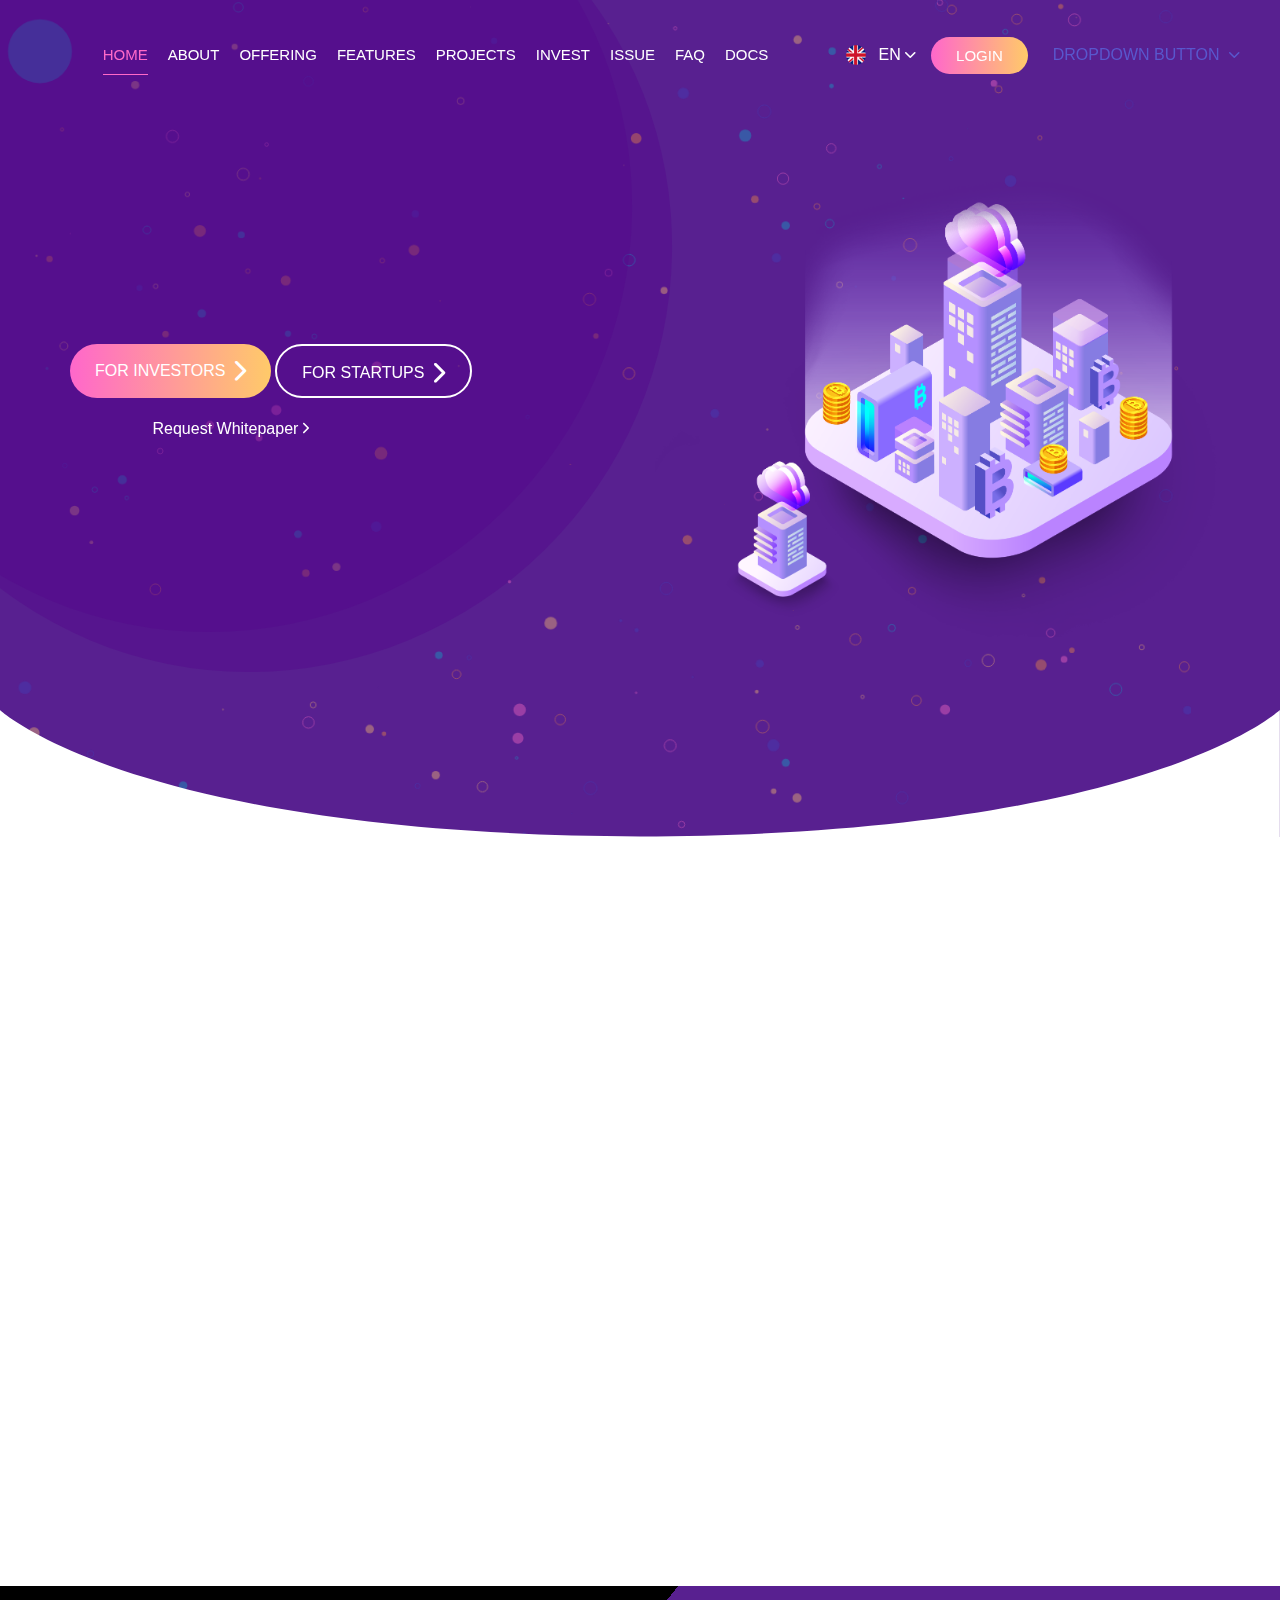
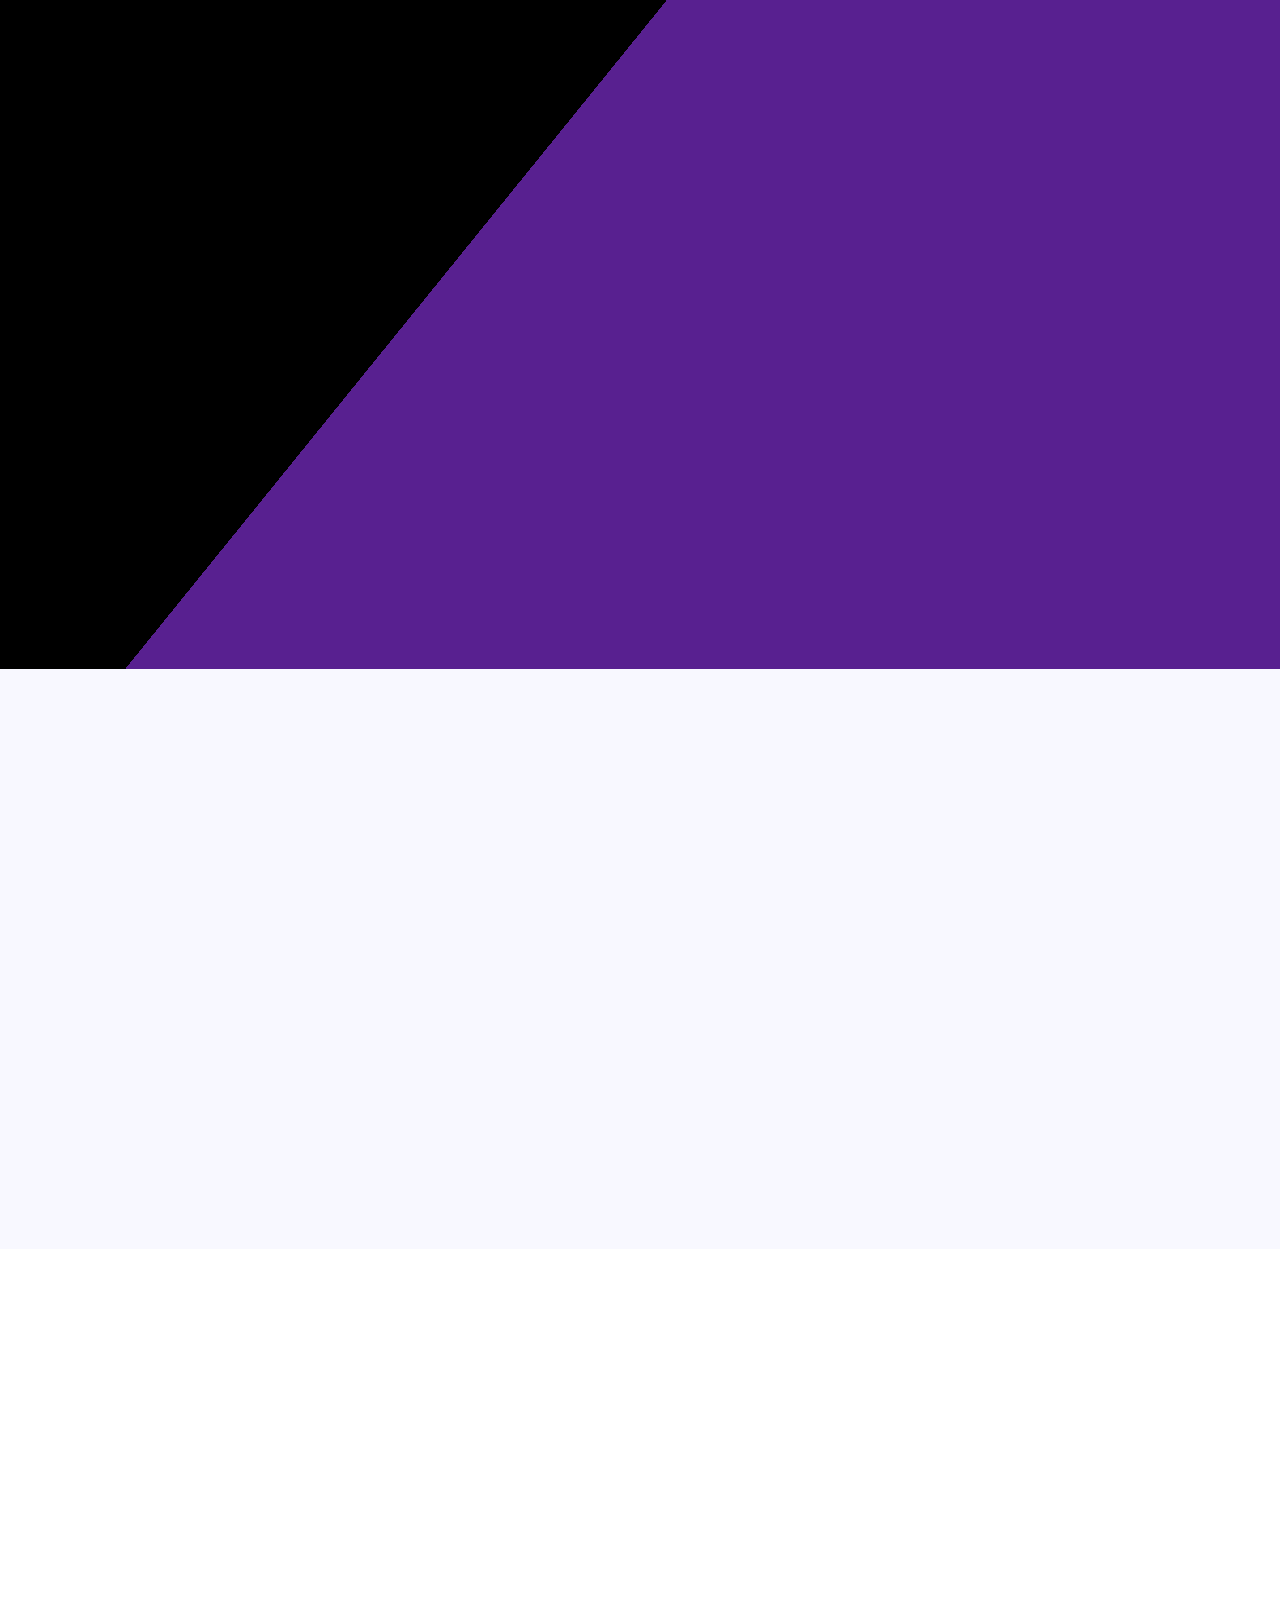
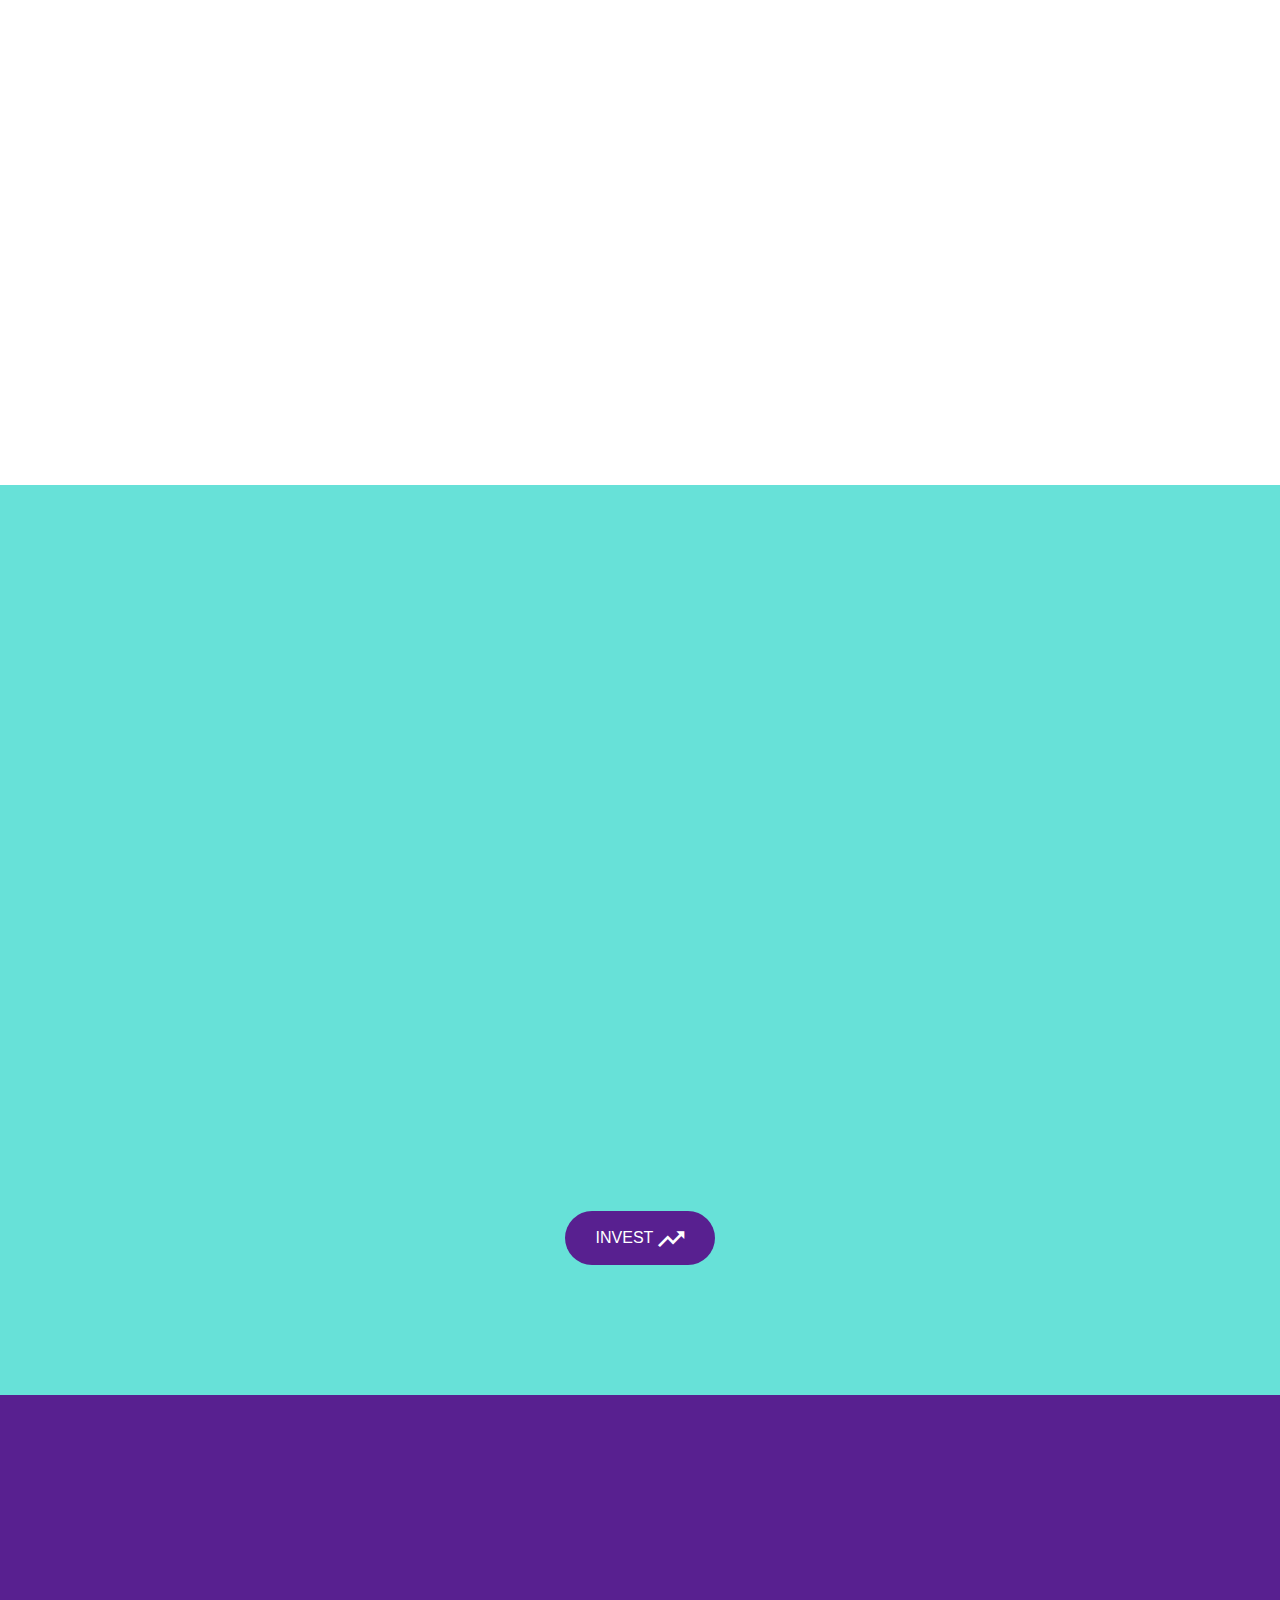
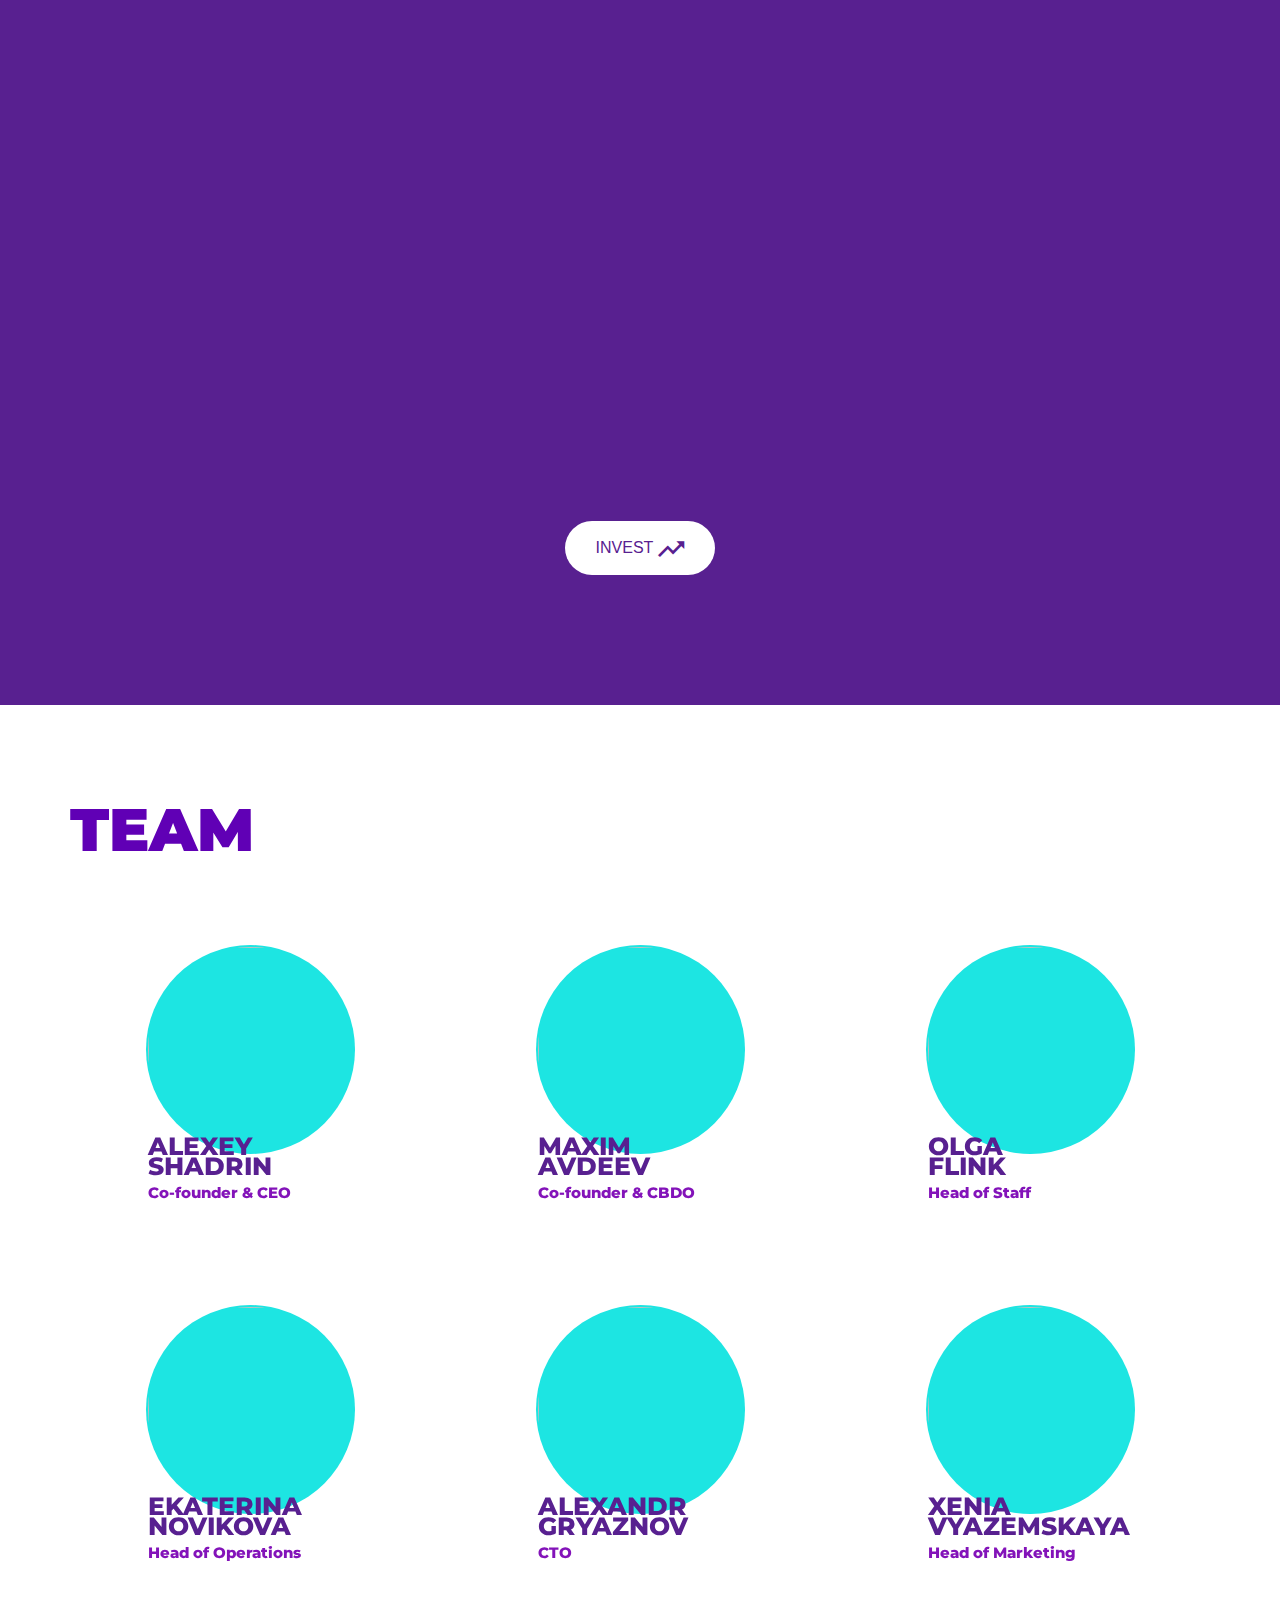
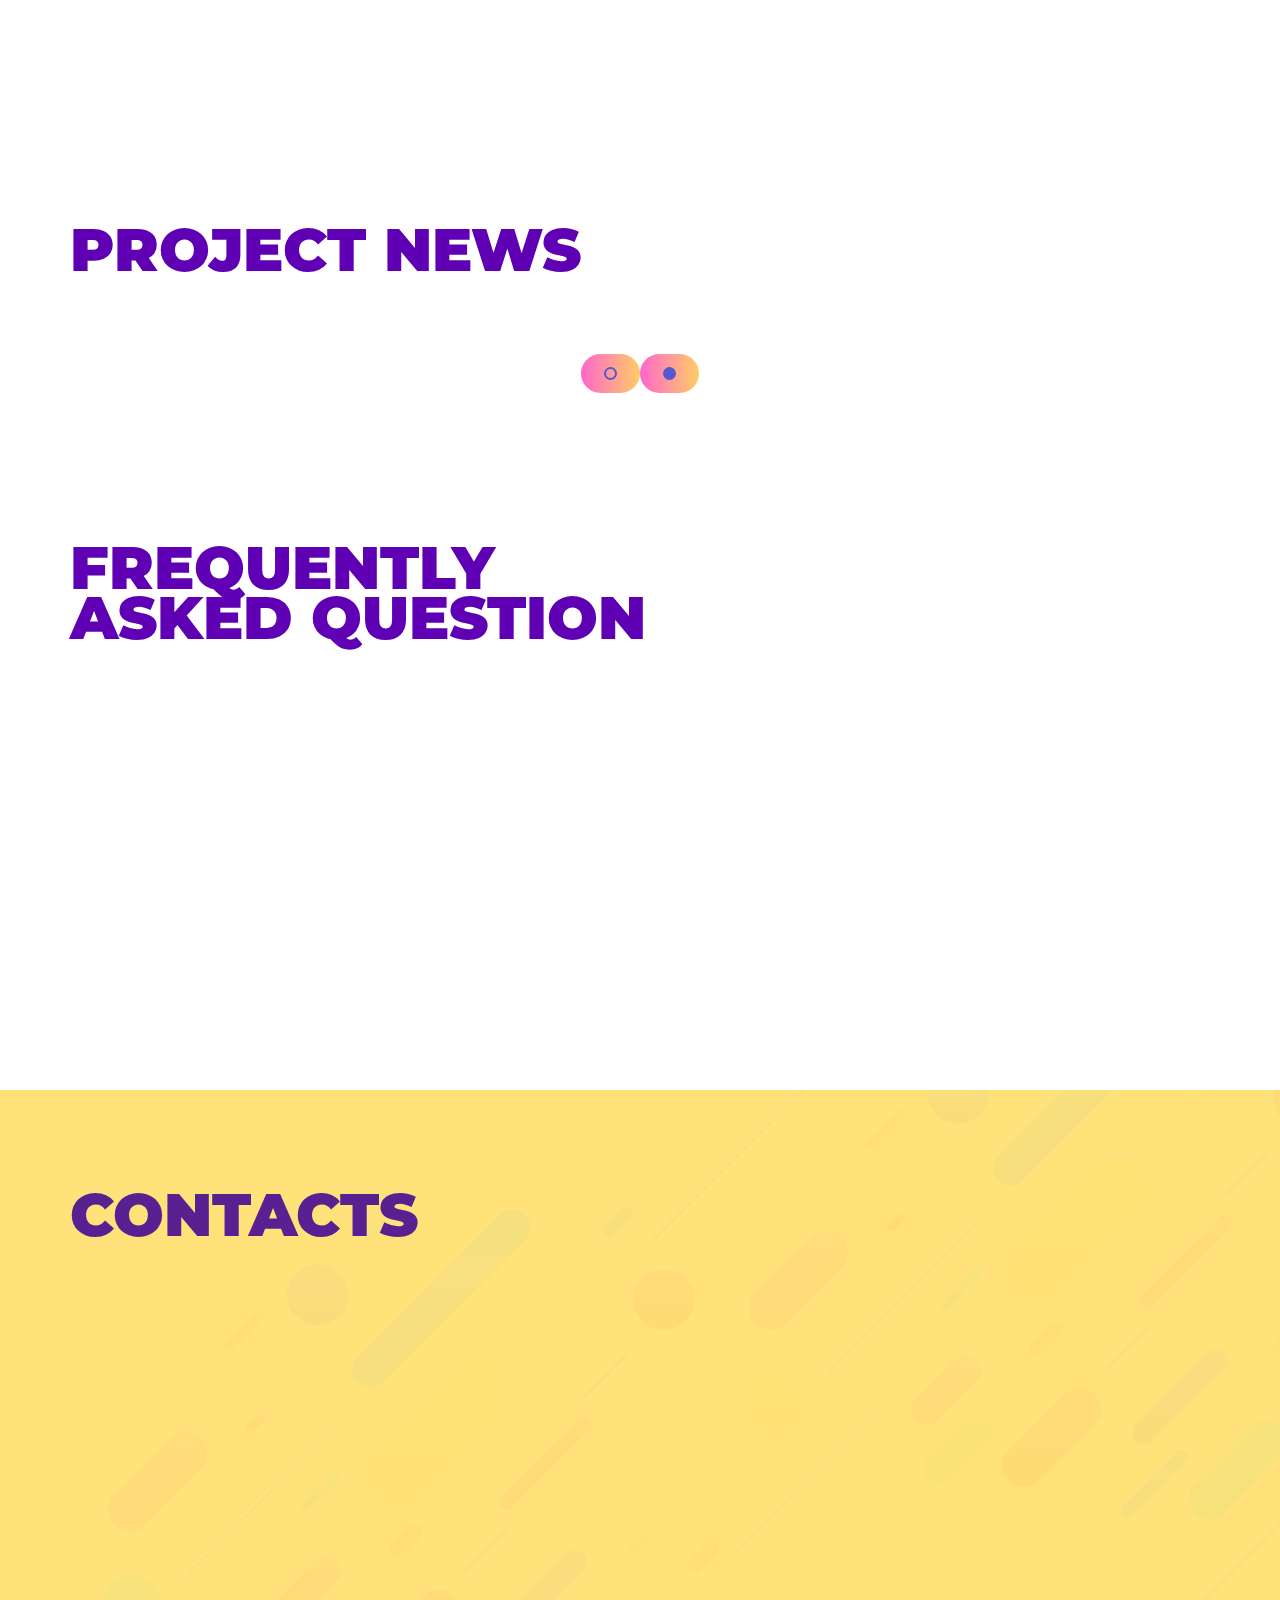
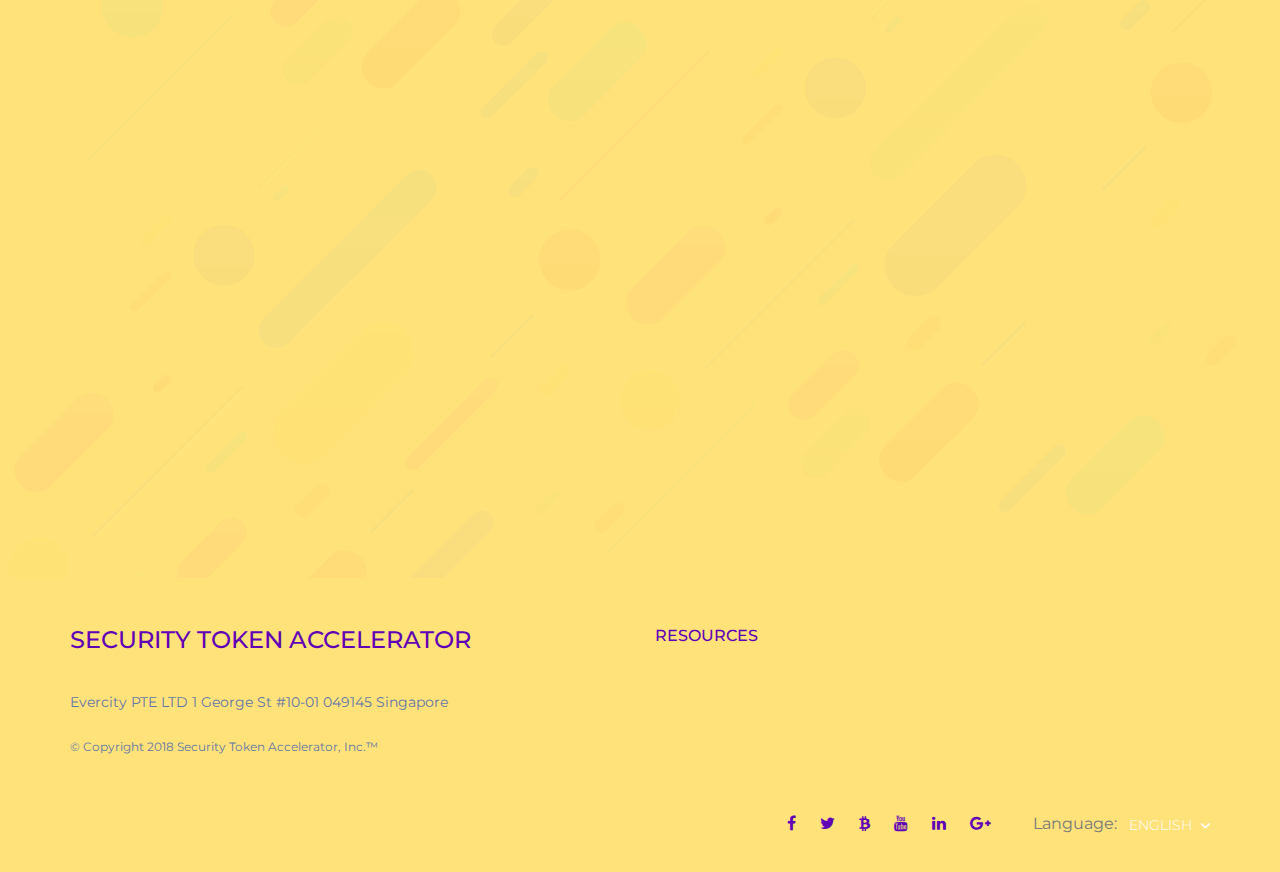
==== commit dc30f8d7: "bro" ====
--- a/index.html
+++ b/index.html
@@ -54,18 +54,18 @@
     <div class="loader-section section-right"></div>
 
 </div>
-<!-- END LOADER --> 
+<!-- END LOADER -->
 
 <!-- START HEADER -->
 <header class="header_wrap fixed-top">
 	<div class="container-fluid">
-		<nav class="navbar navbar-expand-lg"> 
+		<nav class="navbar navbar-expand-lg">
 			<a class="navbar-brand page-scroll animation wow fadeInDown" href="" data-animation="fadeInDown" data-animation-delay="1s" style="animation-delay: 1s; opacity: 1;">
             	<!--<img class="logo_light" src="src/assets/logo.png" alt="logo">-->
                 <!--<img class="logo_dark" src="src/assets/logo_dark.png" alt="logo">-->
             </a>
-            <button class="navbar-toggler animation wow fadeInDown" type="button" data-toggle="collapse" data-target="#navbarSupportedContent" aria-controls="navbarSupportedContent" aria-expanded="false" aria-label="Toggle navigation" data-animation="fadeInDown" data-animation-delay="1.1s" style="animation-delay: 1.1s; opacity: 1;"> 
-                <span class="ion-android-menu"></span> 
+            <button class="navbar-toggler animation wow fadeInDown" type="button" data-toggle="collapse" data-target="#navbarSupportedContent" aria-controls="navbarSupportedContent" aria-expanded="false" aria-label="Toggle navigation" data-animation="fadeInDown" data-animation-delay="1.1s" style="animation-delay: 1.1s; opacity: 1;">
+                <span class="ion-android-menu"></span>
             </button>
 			<div class="collapse navbar-collapse" id="navbarSupportedContent">
                 <ul class="navbar-nav m-auto">
@@ -82,20 +82,63 @@
                 <ul class="navbar-nav nav_btn align-items-center">
                     <li class="animation wow fadeInDown" data-animation="fadeInDown" data-animation-delay="1.9s" style="animation-delay: 1.9s; opacity: 1;">
                         <div class="lng_dropdown">
-                          <div class="ddOutOfVision" id="lng_select_msddHolder" style="height: 0px; overflow: hidden; position: absolute;"><select name="countries" id="lng_select">
-                            <option value="en" data-image="src/assets/eng.png" data-reload="English">EN</option>
-                            <option value="fn" data-image="src/assets/fn.png" data-reload="France">FN</option>
-                            <option value="us" data-image="src/assets/us.png" data-reload="United States">US</option>
-                          </select></div><div class="dd ddcommon borderRadius" id="lng_select_msdd" style="width: 46px;"><div class="ddTitle borderRadiusTp"><span class="divider"></span><span class="arrow arrowoff"></span><span class="ddTitleText " id="lng_select_title"><img src="src/assets/eng.png" class="fnone"><span class="ddlabel">EN</span><span class="description" style="display: none;"></span></span></div><input id="lng_select_titleText" type="text" autocomplete="off" class="text shadow borderRadius" style="display: none;"><div class="ddChild ddchild_ border shadow" id="lng_select_child" style="z-index: 9999; display: none; position: absolute;"><ul><li class="enabled _msddli_ selected" title="English"><img src="src/assets/eng.png" class="fnone"><span class="ddlabel">EN</span><div class="clear"></div></li><li class="enabled _msddli_" title="France"><img src="src/assets/fn.png" class="fnone"><span class="ddlabel">FN</span><div class="clear"></div></li><li class="enabled _msddli_" title="United States"><img src="src/assets/us.png" class="fnone"><span class="ddlabel">US</span><div class="clear"></div></li></ul></div></div>
+                          <div class="ddOutOfVision" id="lng_select_msddHolder" style="height: 0px; overflow: hidden; position: absolute;">
+                              <select name="countries" id="lng_select">
+                                <option value="en" data-image="src/assets/eng.png" data-reload="English">EN</option>
+                                <option value="fn" data-image="src/assets/fn.png" data-reload="France">FN</option>
+                                <option value="us" data-image="src/assets/us.png" data-reload="United States">US</option>
+                              </select>
+                          </div>
+                        <div class="dd ddcommon borderRadius" id="lng_select_msdd" style="width: 46px;">
+                            <div class="ddTitle borderRadiusTp">
+                                <span class="divider"></span>
+                                <span class="arrow arrowoff"></span>
+                                <span class="ddTitleText " id="lng_select_title">
+                                    <img src="src/assets/eng.png" class="fnone">
+                                    <span class="ddlabel">EN</span>
+                                    <span class="description" style="display: none;"></span>
+                                </span>
+                            </div>
+                            <input id="lng_select_titleText" type="text" autocomplete="off" class="text shadow borderRadius" style="display: none;">
+                            <div class="ddChild ddchild_ border shadow" id="lng_select_child" style="z-index: 9999; display: none; position: absolute;">
+                                <ul>
+                                    <li class="enabled _msddli_ selected" title="English">
+                                        <img src="src/assets/eng.png" class="fnone">
+                                        <span class="ddlabel">EN</span>
+                                        <div class="clear"></div>
+                                    </li>
+                                    <li class="enabled _msddli_" title="France">
+                                        <img src="src/assets/fn.png" class="fnone">
+                                        <span class="ddlabel">FN</span>
+                                        <div class="clear"></div>
+                                    </li>
+                                    <li class="enabled _msddli_" title="United States">
+                                        <img src="src/assets/us.png" class="fnone">
+                                        <span class="ddlabel">US</span>
+                                        <div class="clear"></div>
+                                    </li>
+                                </ul>
+                            </div>
+                        </div>
                         </div>
                     </li>
                     <li class="animation wow fadeInDown" data-animation="fadeInDown" data-animation-delay="2s" style="animation-delay: 2s; opacity: 1;"><a class="btn btn-default btn-radius nav_item" href="">Login</a></li>
                 </ul>
+                <div class="dropdown">
+                    <button type="button" class="btn btn-primary dropdown-toggle" data-toggle="dropdown">
+                        Dropdown button
+                    </button>
+                    <div class="dropdown-menu">
+                        <a class="dropdown-item dropdown-item-lng" data-id="en" href="#">EN</a>
+                        <a class="dropdown-item dropdown-item-lng" data-id="fn" href="#">FN</a>
+                        <a class="dropdown-item dropdown-item-lng" data-id="us" href="#">US</a>
+                    </div>
+                </div>
 			</div>
 		</nav>
 	</div>
 </header>
-<!-- END HEADER --> 
+<!-- END HEADER -->
 
 <!-- START SECTION BANNER -->
 <section id="home_section" class="section_banner banner_section blue_bg banner_rounded_shape">
@@ -107,7 +150,7 @@
                     <h1 data-localize="header_title" data-l10n-id="start-banner-title" class="animation wow fadeInUp" data-animation="fadeInUp" data-animation-delay="1.1s" style="animation-delay: 1.1s; opacity: 1;"></h1>
                     <p data-localize="header_desc" class="animation wow fadeInUp" data-animation="fadeInUp" data-animation-delay="1.3s" style="animation-delay: 1.3s; opacity: 1;">
                     </p>
-                    <div class="btn_group animation wow fadeInUp" data-animation="fadeInUp" data-animation-delay="1.4s" style="animation-delay: 1.4s; opacity: 1;"> 
+                    <div class="btn_group animation wow fadeInUp" data-animation="fadeInUp" data-animation-delay="1.4s" style="animation-delay: 1.4s; opacity: 1;">
                         <a data-localize="header_button_investor" href="#investors" class="btn btn-default btn-radius page-scroll">For investors <i class="ion-ios-arrow-forward"></i></a>
                         <a data-localize="header_button_startup" href="#startups" class="btn btn-border-white btn-radius">For startups <i class="ion-ios-arrow-forward"></i></a>
                         <div class="row d-flex text-center">
@@ -120,7 +163,7 @@
                 </div>
             </div>
             <div class="col-lg-6 col-md-12 col-sm-12 order-first">
-                <div class="banner_image_right banner_img animation wow fadeInRight" data-animation-delay="1.5s" data-animation="fadeInRight" style="animation-delay: 1.5s; opacity: 1;"> 
+                <div class="banner_image_right banner_img animation wow fadeInRight" data-animation-delay="1.5s" data-animation="fadeInRight" style="animation-delay: 1.5s; opacity: 1;">
                     <img alt="banner_vector3" src="src/assets/main-bg.png">
                 </div>
           	</div>
@@ -875,23 +918,23 @@
 <!--footer end-->
 
 <a href="" class="scrollup btn-default" style="display: none;"><i class="ion-ios-arrow-up"></i></a>
-<!-- Latest compiled and minified Bootstrap --> 
+<!-- Latest compiled and minified Bootstrap -->
 <script src="src/libs/bootstrap.min.js"></script>
-<!-- magnific-popup min js  --> 
+<!-- magnific-popup min js  -->
 <script src="src/libs/magnific-popup.min.js"></script>
-<!-- waypoints min js  --> 
+<!-- waypoints min js  -->
 <script src="src/libs/waypoints.min.js"></script>
-<!-- parallax js  --> 
+<!-- parallax js  -->
 <script src="src/libs/parallax.js"></script>
-<!-- countdown js  --> 
+<!-- countdown js  -->
 <script src="src/libs/jquery.countdown.min.js"></script>
-<!-- particles min js  --> 
+<!-- particles min js  -->
 <script src="src/libs/particles.min.js"></script>
-<!-- scripts js --> 
+<!-- scripts js -->
 <script src="src/libs/jquery.dd.min.js"></script>
-<!-- jquery.counterup.min js --> 
+<!-- jquery.counterup.min js -->
 <script src="src/libs/jquery.counterup.min.js"></script>
-<!-- modern_canvas js --> 
+<!-- modern_canvas js -->
 <script src="src/libs/modern_canvas.js"></script>
 <!-- owl-carousel min js  -->
 <script src="src/libs/owl.carousel.min.js"></script>
@@ -900,24 +943,25 @@
 <script>
     new WOW().init();
 </script>
-<!-- scripts js --> 
+<!-- scripts js -->
 <script src="src/js/scripts.js"></script>
 <script src="src/libs/jquery.localize.min.js" type="text/javascript" charset="utf-8"></script>
 <script type="text/javascript" charset="utf-8">
-    $(function(){
-        var locale = 'en';
-        var opts = { language: locale, pathPrefix: "src/locales/", skipLanguage: "en-US" };
-        $("[data-localize]").localize("local", opts)
-    })
-
+    $('.dropdown-item-lng').click( function() {
+		var locale = $(this).attr('data-id');
+		var opts = { language: locale, pathPrefix: "src/locales/", skipLanguage: "en-US" };
+		$("[data-localize]").localize("local", opts)
+	})
 </script>
 <script src="https://static.sekandocdn.net/static/feednami/feednami-client-v1.1.js"></script>
 <script>
     $(document).ready(function(){
         //Language Select Dropdown
-        $(document).ready(function() {
-            $("#lng_select,#doc_select").msDropdown();
-        })
+        // $(document).ready(function() {
+			// $('.arrow').click(function( ) {
+			// 	$("#lng_select").msDropDown();
+			// })
+        // })
 
         const url = 'https://medium.com/feed/evercity-blog';
         feednami.load(url)
@@ -969,4 +1013,4 @@
 </script>
 
 
-<div class="spop-container spop--bottom-left" id="spop--bottom-left"></div></body></html>+<div class="spop-container spop--bottom-left" id="spop--bottom-left"></div></body></html>
--- a/src/stylesheets/style.css
+++ b/src/stylesheets/style.css
@@ -10,7 +10,7 @@
     line-height: 30px;
 }
 html,
-body { 
+body {
 	height: 100%;
 }
 h1,
@@ -80,7 +80,7 @@
 	padding: 100px 0;
 	position:relative;
 }
-.no-padding { 
+.no-padding {
 	padding: 0
 }
 section.small_pt {
@@ -141,7 +141,7 @@
 .overflow_hide {
 	overflow: hidden;
 }
-.title_default_light h4, 
+.title_default_light h4,
 .title_default_dark h4{
 	color: white;
 	font-family: 'Montserrat', sans-serif;
@@ -324,7 +324,7 @@
 	background: -webkit-linear-gradient(180deg, rgba(25,61,192,1) 0%, rgba(10,29,149,1) 50%, rgba(25,61,192,1) 100%); /* safari5.1+,chrome10+ */
 	background: -o-linear-gradient(180deg, rgba(25,61,192,1) 0%, rgba(10,29,149,1) 50%, rgba(25,61,192,1) 100%); /* opera 11.10+ */
 	background: -ms-linear-gradient(180deg, rgba(25,61,192,1) 0%, rgba(10,29,149,1) 50%, rgba(25,61,192,1) 100%); /* ie10+ */
-	background: linear-gradient(270deg, rgba(25,61,192,1) 0%, rgba(10,29,149,1) 50%, rgba(25,61,192,1) 100%); /* w3c */ 
+	background: linear-gradient(270deg, rgba(25,61,192,1) 0%, rgba(10,29,149,1) 50%, rgba(25,61,192,1) 100%); /* w3c */
 }
 .section_gradiant {
 	background: -webkit-linear-gradient(to bottom, rgba(32,18,111,1) 0%,rgba(5,45,133,1) 100%);
@@ -369,9 +369,9 @@
 	width: 200px;
 	margin-top: -100px;
 	margin-left: -100px;
-	-ms-transform: rotate(-135deg); 
-	-moz-transform: rotate(-135deg); 
-   	-webkit-transform: rotate(-135deg); 
+	-ms-transform: rotate(-135deg);
+	-moz-transform: rotate(-135deg);
+   	-webkit-transform: rotate(-135deg);
     transform: rotate(-135deg);
 	z-index: 1001;
 }
@@ -385,7 +385,7 @@
 	border-left:  5px solid #FFF;
 	border-right: 5px solid transparent;
 	-webkit-animation: animate 2s infinite;
-	animation: animate 2s infinite;	
+	animation: animate 2s infinite;
 }
 #object_one{
 	left: 75px;
@@ -416,26 +416,26 @@
 	height: 110px;
 	-webkit-animation-delay: 0.6s;
     animation-delay: 0.6s;
-}	
+}
 
 @-webkit-keyframes animate {
- 
+
 50% {
-	-ms-transform: rotate(360deg) scale(0.8); 
-	-moz-transform: rotate(360deg) scale(0.8); 
-   	-webkit-transform: rotate(360deg) scale(0.8); 
-    transform: rotate(360deg) scale(0.8); 
+	-ms-transform: rotate(360deg) scale(0.8);
+	-moz-transform: rotate(360deg) scale(0.8);
+   	-webkit-transform: rotate(360deg) scale(0.8);
+    transform: rotate(360deg) scale(0.8);
   }
 }
 
 @keyframes animate {
-	
+
 50% {
-	-ms-transform: rotate(360deg) scale(0.8); 
-	-moz-transform: rotate(360deg) scale(0.8); 
-   	-webkit-transform: rotate(360deg) scale(0.8); 
-    transform: rotate(360deg) scale(0.8); 
-  }	
+	-ms-transform: rotate(360deg) scale(0.8);
+	-moz-transform: rotate(360deg) scale(0.8);
+   	-webkit-transform: rotate(360deg) scale(0.8);
+    transform: rotate(360deg) scale(0.8);
+  }
 }
 #loader-wrapper .loader-section {
 	position: fixed;
@@ -445,7 +445,7 @@
 	background-color: #4241b8;
 	z-index: 999;
 	-webkit-transform: translateX(0);  /* Chrome, Opera 15+, Safari 3.1+ */
-	-moz-transform: translateX(0); 
+	-moz-transform: translateX(0);
 	-ms-transform: translateX(0);  /* IE 9 */
 	transform: translateX(0);  /* Firefox 16+, IE 10+, Opera */
 }
@@ -458,7 +458,7 @@
 .loaded #loading-center-absolute {
 	opacity: 0;
 	visibility:hidden;
-	-webkit-transition: all 0.3s ease-out;  
+	-webkit-transition: all 0.3s ease-out;
 	transition: all 0.3s ease-out;
 }
 
@@ -468,7 +468,7 @@
 	-moz-transform: translateX(-100%);
 	-ms-transform: translateX(-100%);  /* IE 9 */
 	transform: translateX(-100%);  /* Firefox 16+, IE 10+, Opera */
-	-webkit-transition: all 0.8s 0.3s cubic-bezier(0.645, 0.045, 0.355, 1.000);  
+	-webkit-transition: all 0.8s 0.3s cubic-bezier(0.645, 0.045, 0.355, 1.000);
 	transition: all 0.8s 0.3s cubic-bezier(0.645, 0.045, 0.355, 1.000);
 }
 .loaded #loader-wrapper .loader-section.section-right {
@@ -476,7 +476,7 @@
 	-ms-transform: translateX(100%);  /* IE 9 */
 	-moz-transform: translateX(100%);
 	transform: translateX(100%);  /* Firefox 16+, IE 10+, Opera */
-	-webkit-transition: all 0.8s 0.3s cubic-bezier(0.645, 0.045, 0.355, 1.000);  
+	-webkit-transition: all 0.8s 0.3s cubic-bezier(0.645, 0.045, 0.355, 1.000);
 	transition: all 0.8s 0.3s cubic-bezier(0.645, 0.045, 0.355, 1.000);
 }
 .loaded #loader-wrapper {
@@ -485,7 +485,7 @@
 	-ms-transform: translateY(-100%);  /* IE 9 */
 	-moz-transform: translateY(-100%);
 	transform: translateY(-100%);  /* Firefox 16+, IE 10+, Opera */
-	-webkit-transition: all 0.5s 1s ease-out;  
+	-webkit-transition: all 0.5s 1s ease-out;
 	transition: all 0.3s 1s ease-out;
 }
 
@@ -720,16 +720,16 @@
 	margin-right: 10px;
 	vertical-align: middle;
 }
-.btn.active.focus, 
-.btn.active:focus, 
-.btn.active:hover, 
-.btn:active:focus, 
+.btn.active.focus,
+.btn.active:focus,
+.btn.active:hover,
+.btn:active:focus,
 .btn:active:hover,
 .btn.active,
 .btn:active,
-.btn.focus:active, 
+.btn.focus:active,
 .btn:focus,
-.btn.active:not(:disabled):not(.disabled), 
+.btn.active:not(:disabled):not(.disabled),
 .btn:active:not(:disabled):not(.disabled) {
 	background-image: -webkit-linear-gradient(left, #ff67cb 0%,#ffcc67 51%,#ff67cb);
 	background-image: linear-gradient(to right, #ff67cb 0%,#ffcc67 51%,#ff67cb);
@@ -748,21 +748,21 @@
 	transition: all 0.5s ease 0s;
 }
 .btn-default:hover {
-	background-position: right center; 
+	background-position: right center;
 }
 .btn-default:hover,.btn-border:hover {
 	color:#fff;
 }
-.btn-default.active.focus, 
-.btn-default.active:focus, 
-.btn-default.active:hover, 
-.btn-default:active:focus, 
+.btn-default.active.focus,
+.btn-default.active:focus,
+.btn-default.active:hover,
+.btn-default:active:focus,
 .btn-default:active:hover,
 .btn-default.active,
 .btn-default:active,
-.btn-default.focus:active, 
+.btn-default.focus:active,
 .btn-default:focus,
-.btn.active:not(:disabled):not(.disabled), 
+.btn.active:not(:disabled):not(.disabled),
 .btn:active:not(:disabled):not(.disabled) {
 	background-image: -webkit-linear-gradient(left, #ffcc67 0%,#ff67cb 51%,#ffcc67);
 	background-image: linear-gradient(to right, #ffcc67 0%,#ff67cb 51%,#ffcc67);
@@ -810,14 +810,14 @@
 	opacity :0;
 }
 .btn.btn-border:hover,
-.btn.btn-border.active.focus, 
-.btn.btn-border.active:focus, 
-.btn.btn-border.active:hover, 
-.btn.btn-border:active:focus, 
-.btn.btn-border:active:hover, 
-.btn.btn-border.active, 
-.btn.btn-border:active, 
-.btn.btn-border.focus:active, 
+.btn.btn-border.active.focus,
+.btn.btn-border.active:focus,
+.btn.btn-border.active:hover,
+.btn.btn-border:active:focus,
+.btn.btn-border:active:hover,
+.btn.btn-border.active,
+.btn.btn-border:active,
+.btn.btn-border.focus:active,
 .btn.btn-border:focus {
 	background-image: -webkit-linear-gradient(left, #ffcc67 0%,#ff67cb 99%);
 	background-image: linear-gradient(to right, #ffcc67 0%,#ff67cb 99%);
@@ -845,18 +845,18 @@
 	transition: all 0.5s ease 0s;
 }
 .btn-primary:hover,
-.btn-primary.active.focus, 
-.btn-primary.active:focus, 
-.btn-primary.active:hover, 
-.btn-primary:active:focus, 
+.btn-primary.active.focus,
+.btn-primary.active:focus,
+.btn-primary.active:hover,
+.btn-primary:active:focus,
 .btn-primary:active:hover,
 .btn-primary.active,
 .btn-primary:active,
-.btn-primary.focus:active, 
+.btn-primary.focus:active,
 .btn-primary:focus,
-.btn-primary.active:focus:not(:disabled):not(.disabled), 
+.btn-primary.active:focus:not(:disabled):not(.disabled),
 .btn-primary:active:focus:not(:disabled):not(.disabled),
-.btn-primary.active:not(:disabled):not(.disabled), 
+.btn-primary.active:not(:disabled):not(.disabled),
 .btn-primary:active:not(:disabled):not(.disabled) {
 	background: rgba(0, 0, 0, 0) !important;
 	box-shadow :none;
@@ -874,7 +874,7 @@
 .btn-info:focus,
 .btn-info.active:not(:disabled):not(.disabled),
 .btn-info:active:not(:disabled):not(.disabled),
-.btn-info.active:focus:not(:disabled):not(.disabled), 
+.btn-info.active:focus:not(:disabled):not(.disabled),
 .btn-info:active:focus:not(:disabled):not(.disabled) {
 	background: #4241b8;
 	box-shadow: none;
@@ -883,7 +883,7 @@
 .box_shadow:hover,
 .box_shadow.active,
 .box_shadow:focus,
-.box_shadow.active:focus:not(:disabled):not(.disabled), 
+.box_shadow.active:focus:not(:disabled):not(.disabled),
 .box_shadow:active:focus:not(:disabled):not(.disabled),
 .box_shadow.active:not(:disabled):not(.disabled),
 .box_shadow:active:not(:disabled):not(.disabled) {
@@ -894,16 +894,16 @@
 	color: #ffffff;
 }
 .btn-border-white:hover,
-.btn-border-white.active.focus, 
-.btn-border-white.active:focus, 
-.btn-border-white.active:hover, 
-.btn-border-white:active:focus, 
-.btn-border-white:active:hover, 
-.btn-border-white.active, 
-.btn-border-white:active, 
-.btn-border-white.focus:active, 
-.btn-border-white:focus, 
-.btn.btn-border-white.active:not(:disabled):not(.disabled), 
+.btn-border-white.active.focus,
+.btn-border-white.active:focus,
+.btn-border-white.active:hover,
+.btn-border-white:active:focus,
+.btn-border-white:active:hover,
+.btn-border-white.active,
+.btn-border-white:active,
+.btn-border-white.focus:active,
+.btn-border-white:focus,
+.btn.btn-border-white.active:not(:disabled):not(.disabled),
 .btn.btn-border-white:active:not(:disabled):not(.disabled) {
 	background-color: #ffffff;
 	background-image: none;
@@ -915,16 +915,16 @@
 	color: #fff;
 }
 .btn-white:hover,
-.btn-white.active.focus, 
-.btn-white.active:focus, 
-.btn-white.active:hover, 
-.btn-white:active:focus, 
-.btn-white:active:hover, 
-.btn-white.active, 
-.btn-white:active, 
-.btn-white.focus:active, 
-.btn-white:focus, 
-.btn.btn-white.active:not(:disabled):not(.disabled), 
+.btn-white.active.focus,
+.btn-white.active:focus,
+.btn-white.active:hover,
+.btn-white:active:focus,
+.btn-white:active:hover,
+.btn-white.active,
+.btn-white:active,
+.btn-white.focus:active,
+.btn-white:focus,
+.btn.btn-white.active:not(:disabled):not(.disabled),
 .btn.btn-white:active:not(:disabled):not(.disabled) {
 	background: rgba(255,255,255,0.20);
 }
@@ -975,23 +975,23 @@
 @-webkit-keyframes bounceimg {
 from {
     -webkit-transform: translateY(0px);
-    transform: translateY(0px); 
+    transform: translateY(0px);
 }
 to {
    -webkit-transform: translateY(-20px);
-     transform: translateY(-20px); 
-} 
+     transform: translateY(-20px);
+}
 }
 
 @keyframes bounceimg {
 from {
     -webkit-transform: translateY(0px);
-    transform: translateY(0px); 
+    transform: translateY(0px);
 }
 to {
     -webkit-transform: translateY(-20px);
-    transform: translateY(-20px); 
-} 
+    transform: translateY(-20px);
+}
 }
 
 .v_blue .btn-info ,
@@ -1003,14 +1003,14 @@
 .v_blue .btn-info:focus,
 .v_blue .btn-info.active:not(:disabled):not(.disabled),
 .v_blue .btn-info:active:not(:disabled):not(.disabled),
-.v_blue .btn-info.active:focus:not(:disabled):not(.disabled), 
+.v_blue .btn-info.active:focus:not(:disabled):not(.disabled),
 .v_blue .btn-info:active:focus:not(:disabled):not(.disabled),
 .v_navy_blue .btn-info:hover,
 .v_navy_blue .btn-info.active,
 .v_navy_blue .btn-info:focus,
 .v_navy_blue .btn-info.active:not(:disabled):not(.disabled),
 .v_navy_blue .btn-info:active:not(:disabled):not(.disabled),
-.v_navy_blue .btn-info.active:focus:not(:disabled):not(.disabled), 
+.v_navy_blue .btn-info.active:focus:not(:disabled):not(.disabled),
 .v_navy_blue .btn-info:active:focus:not(:disabled):not(.disabled) {
 	background-color: #0b267d;
 }
@@ -1026,14 +1026,14 @@
 .v_dark .btn-info:focus,
 .v_dark .btn-info.active:not(:disabled):not(.disabled),
 .v_dark .btn-info:active:not(:disabled):not(.disabled),
-.v_dark .btn-info.active:focus:not(:disabled):not(.disabled), 
+.v_dark .btn-info.active:focus:not(:disabled):not(.disabled),
 .v_dark .btn-info:active:focus:not(:disabled):not(.disabled),
 .v_light_dark .btn-info:hover,
 .v_light_dark .btn-info.active,
 .v_light_dark .btn-info:focus,
 .v_light_dark .btn-info.active:not(:disabled):not(.disabled),
 .v_light_dark .btn-info:active:not(:disabled):not(.disabled),
-.v_light_dark .btn-info.active:focus:not(:disabled):not(.disabled), 
+.v_light_dark .btn-info.active:focus:not(:disabled):not(.disabled),
 .v_light_dark .btn-info:active:focus:not(:disabled):not(.disabled) {
 	background-color: #161d3e;
 }
@@ -1054,16 +1054,16 @@
 	color: #fff;
 }
 .v_light_purple .btn-white:hover,
-.v_light_purple .btn-white.active.focus, 
-.v_light_purple .btn-white.active:focus, 
-.v_light_purple .btn-white.active:hover, 
-.v_light_purple .btn-white:active:focus, 
-.v_light_purple .btn-white:active:hover, 
-.v_light_purple .btn-white.active, 
-.v_light_purple .btn-white:active, 
-.v_light_purple .btn-white.focus:active, 
-.v_light_purple .btn-white:focus, 
-.v_light_purple .btn.btn-white.active:not(:disabled):not(.disabled), 
+.v_light_purple .btn-white.active.focus,
+.v_light_purple .btn-white.active:focus,
+.v_light_purple .btn-white.active:hover,
+.v_light_purple .btn-white:active:focus,
+.v_light_purple .btn-white:active:hover,
+.v_light_purple .btn-white.active,
+.v_light_purple .btn-white:active,
+.v_light_purple .btn-white.focus:active,
+.v_light_purple .btn-white:focus,
+.v_light_purple .btn.btn-white.active:not(:disabled):not(.disabled),
 .v_light_purple .btn.btn-white:active:not(:disabled):not(.disabled) {
 	background: rgba(255,255,255,0.20);
 	color: #00fdfa;
@@ -1184,7 +1184,7 @@
 	margin: 0;
 	padding: 0px;
 }
-.dropdown-item:focus, 
+.dropdown-item:focus,
 .dropdown-item:hover {
 	background-color: rgba(0, 0, 0, 0);
 	color: #ff69c9;
@@ -1261,50 +1261,50 @@
 	display:none;
 }
 
-.v_blue .nav-fixed, 
+.v_blue .nav-fixed,
 .v_blue header.active,
 .v_blue .navbar-nav .dropdown-menu,
 .v_blue .lng_dropdown .ddChild,
 .v_blue .spop,
-.v_navy_blue .nav-fixed, 
+.v_navy_blue .nav-fixed,
 .v_navy_blue header.active,
 .v_navy_blue .navbar-nav .dropdown-menu,
 .v_navy_blue .lng_dropdown .ddChild,
 .v_navy_blue .spop {
 	background-color: #582090;
 }
-.v_dark .nav-fixed, 
+.v_dark .nav-fixed,
 .v_dark header.active,
 .v_dark .navbar-nav .dropdown-menu,
 .v_dark .lng_dropdown .ddChild,
 .v_dark .spop,
-.v_light_dark .nav-fixed, 
+.v_light_dark .nav-fixed,
 .v_light_dark header.active,
 .v_light_dark .navbar-nav .dropdown-menu,
 .v_light_dark .lng_dropdown .ddChild,
 .v_light_dark .spop {
 	background-color: #262d4e;
 }
-.v_blue_light .nav-fixed, 
+.v_blue_light .nav-fixed,
 .v_blue_light header.active,
 .v_blue_light .navbar-nav .dropdown-menu,
 .v_blue_light .lng_dropdown .ddChild,
 .v_blue_light .spop,
-.v_royal_blue .nav-fixed, 
+.v_royal_blue .nav-fixed,
 .v_royal_blue header.active,
 .v_royal_blue .navbar-nav .dropdown-menu,
 .v_royal_blue .lng_dropdown .ddChild,
 .v_royal_blue .spop   {
 	background-color: #582090;
 }
-.v_light_purple .nav-fixed, 
+.v_light_purple .nav-fixed,
 .v_light_purple header.active,
 .v_light_purple .navbar-nav .dropdown-menu,
 .v_light_purple .lng_dropdown .ddChild,
 .v_light_purple .spop {
 	background-color: #3e1084;
 }
-.v_cyan_blue .nav-fixed, 
+.v_cyan_blue .nav-fixed,
 .v_cyan_blue header.active,
 .v_cyan_blue .navbar-nav .dropdown-menu,
 .v_cyan_blue .lng_dropdown .ddChild {
@@ -1438,7 +1438,7 @@
 .section_banner .tk_counter_inner {
 	border:0;
 }
-.tk_counter_inner .progress, 
+.tk_counter_inner .progress,
 .tk_counter_inner .progress-bar {
 	border-radius: 20px;
 	color: #5957cd;
@@ -1530,7 +1530,7 @@
 .bg-white .progress .progress_label {
 	color:#5957cd;
 }
-.bg-white .progress, 
+.bg-white .progress,
 .bg-white .progress-bar {
 	color:#fff;
 }
@@ -1560,9 +1560,9 @@
 	transform: translateX(-50%);
 }
 .banner_rounded_bg img{
-	-webkit-animation: swing 100s infinite linear; 
+	-webkit-animation: swing 100s infinite linear;
 	-moz-animation: swing 100s infinite linear;
-	-o-animation: swing 100s infinite linear; 
+	-o-animation: swing 100s infinite linear;
 	animation: swing 100s infinite linear;
 }
 .banner_img {
@@ -2097,7 +2097,7 @@
 .v_light_purple .box_wrapper:hover:after {
 	border-color: #6000b5
 }
-	
+
 /*===================================*
 04. END WHY CHOOSE SECTION
 *===================================*
@@ -2486,18 +2486,18 @@
 	color: #fff;
 }
 .about_shape .btn-primary:hover,
-.about_shape .btn-primary.active.focus, 
-.about_shape .btn-primary.active:focus, 
-.about_shape .btn-primary.active:hover, 
-.about_shape .btn-primary:active:focus, 
+.about_shape .btn-primary.active.focus,
+.about_shape .btn-primary.active:focus,
+.about_shape .btn-primary.active:hover,
+.about_shape .btn-primary:active:focus,
 .about_shape .btn-primary:active:hover,
 .about_shape .btn-primary.active,
 .about_shape .btn-primary:active,
-.about_shape .btn-primary.focus:active, 
+.about_shape .btn-primary.focus:active,
 .about_shape .btn-primary:focus,
-.about_shape .btn-primary.active:focus:not(:disabled):not(.disabled), 
+.about_shape .btn-primary.active:focus:not(:disabled):not(.disabled),
 .about_shape .btn-primary:active:focus:not(:disabled):not(.disabled),
-.about_shape .btn-primary.active:not(:disabled):not(.disabled), 
+.about_shape .btn-primary.active:not(:disabled):not(.disabled),
 .about_shape .btn-primary:active:not(:disabled):not(.disabled) {
 	color: #fff;
 }
@@ -2513,18 +2513,18 @@
 .v_light_purple .highlight_txt,
 .text-purple,
 .text-purple.btn-primary:hover,
-.text-purple.btn-primary.active.focus, 
-.text-purple.btn-primary.active:focus, 
-.text-purple.btn-primary.active:hover, 
-.text-purple.btn-primary:active:focus, 
+.text-purple.btn-primary.active.focus,
+.text-purple.btn-primary.active:focus,
+.text-purple.btn-primary.active:hover,
+.text-purple.btn-primary:active:focus,
 .text-purple.btn-primary:active:hover,
 .text-purple.btn-primary.active,
 .text-purple.btn-primary:active,
-.text-purple.btn-primary.focus:active, 
+.text-purple.btn-primary.focus:active,
 .text-purple.btn-primary:focus,
-.text-purple.btn-primary.active:focus:not(:disabled):not(.disabled), 
+.text-purple.btn-primary.active:focus:not(:disabled):not(.disabled),
 .text-purple.btn-primary:active:focus:not(:disabled):not(.disabled),
-.text-purple.btn-primary.active:not(:disabled):not(.disabled), 
+.text-purple.btn-primary.active:not(:disabled):not(.disabled),
 .text-purple.btn-primary:active:not(:disabled):not(.disabled) {
 	color: #6000b5;
 }
@@ -3072,7 +3072,7 @@
 	position: relative;
 	overflow: hidden;
 }
-.bonus_box h5 { 
+.bonus_box h5 {
 	background-color: #5957cd;
 	color: #fff;
 	padding: 20px;
@@ -3255,7 +3255,7 @@
     background: -o-radial-gradient(center, ellipse cover, rgba(68,109,188,1) 0%, rgba(0,0,255,0) 70%); /* opera 11.10+ */
     background: -ms-radial-gradient(center, ellipse cover, rgba(68,109,188,1) 0%, rgba(0,0,255,0) 70%); /* ie10+ */
     background:radial-gradient(ellipse at center, rgba(68,109,188,1) 0%, rgba(0,0,255,0) 70%); /* w3c */
-    filter: progid:DXImageTransform.Microsoft.gradient( startColorstr='#446dbc', endColorstr='#0000ff',GradientType=1 ); /* ie6-9 */ 
+    filter: progid:DXImageTransform.Microsoft.gradient( startColorstr='#446dbc', endColorstr='#0000ff',GradientType=1 ); /* ie6-9 */
 	border-radius: 100%;
 	height: 600px;
     width: 600px;
@@ -3275,7 +3275,7 @@
     background: -o-radial-gradient(center, ellipse cover, rgba(68,109,188,1) 0%, rgba(0,0,255,0) 70%); /* opera 11.10+ */
     background: -ms-radial-gradient(center, ellipse cover, rgba(68,109,188,1) 0%, rgba(0,0,255,0) 70%); /* ie10+ */
     background:radial-gradient(ellipse at center, rgba(68,109,188,1) 0%, rgba(0,0,255,0) 70%); /* w3c */
-    filter: progid:DXImageTransform.Microsoft.gradient( startColorstr='#446dbc', endColorstr='#0000ff',GradientType=1 ); /* ie6-9 */ 
+    filter: progid:DXImageTransform.Microsoft.gradient( startColorstr='#446dbc', endColorstr='#0000ff',GradientType=1 ); /* ie6-9 */
 	border-radius: 100%;
 	height: 500px;
 	width: 500px;
@@ -3323,11 +3323,11 @@
 	box-shadow: none;
 }
 
-.v_blue .tk_counter_inner .progress, 
+.v_blue .tk_counter_inner .progress,
 .v_blue .tk_counter_inner .progress-bar,
-.v_royal_blue .tk_counter_inner .progress, 
+.v_royal_blue .tk_counter_inner .progress,
 .v_royal_blue .tk_counter_inner .progress-bar,
-.v_navy_blue .tk_counter_inner .progress, 
+.v_navy_blue .tk_counter_inner .progress,
 .v_navy_blue .tk_counter_inner .progress-bar {
 	color: #052d85;
 }
@@ -3352,13 +3352,13 @@
 .v_dark .tk_countdown_time {
 	background-color: #121833;
 }
-.v_dark .tk_counter_inner .progress, 
+.v_dark .tk_counter_inner .progress,
 .v_dark .tk_counter_inner .progress-bar,
-.v_light_dark .tk_counter_inner .progress, 
+.v_light_dark .tk_counter_inner .progress,
 .v_light_dark .tk_counter_inner .progress-bar {
 	color: #0c0e27;
 }
-.v_blue_light .tk_counter_inner .progress, 
+.v_blue_light .tk_counter_inner .progress,
 .v_blue_light .tk_counter_inner .progress-bar {
 	color: #081990;
 }
@@ -3551,7 +3551,7 @@
 .roadmap .owl-nav .disabled i,
 .timeline .owl-nav .disabled i {
 	background-color: #ffffff !important;
-	color: #5957cd; 
+	color: #5957cd;
 }
 .single_roadmap h6 {
 	color: #ffffff;
@@ -3736,7 +3736,7 @@
 .roadmap_wrap .owl-nav i:hover {
 	color: #ff67cb;
 }
-.roadmap_wrap .owl-prev, 
+.roadmap_wrap .owl-prev,
 .roadmap_wrap .owl-next {
     position: absolute;
     top: 4px;
@@ -4132,7 +4132,7 @@
 	border: 10px solid #ffffff;
 	width: 100%;
 }
-.team_img.rounded_img, 
+.team_img.rounded_img,
 .team_img.rounded_img img,
 .team_image.rounded_img {
 	border-radius: 100%;
@@ -4198,7 +4198,7 @@
 .mfp-bg {
 	background-color: #5957cd;
 	opacity: 0.8;
-} 
+}
 .team_pop {
 	background-color: #ffffff;
 	border-radius: 10px;
@@ -4324,29 +4324,29 @@
 }
 .v_blue .social_single_team li a,
 .v_blue .mfp-close-btn-in .team_pop .mfp-close,
-.v_blue .team_pop h1, 
-.v_blue .team_pop h2, 
-.v_blue .team_pop h3, 
-.v_blue .team_pop h4, 
-.v_blue .team_pop h5, 
+.v_blue .team_pop h1,
+.v_blue .team_pop h2,
+.v_blue .team_pop h3,
+.v_blue .team_pop h4,
+.v_blue .team_pop h5,
 .v_blue .team_pop h6 {
 	color: #0a257c;
 }
 .v_blue_light .social_single_team li a,
 .v_blue_light .mfp-close-btn-in .team_pop .mfp-close,
-.v_blue_light .team_pop h1, 
-.v_blue_light .team_pop h2, 
-.v_blue_light .team_pop h3, 
-.v_blue_light .team_pop h4, 
-.v_blue_light .team_pop h5, 
+.v_blue_light .team_pop h1,
+.v_blue_light .team_pop h2,
+.v_blue_light .team_pop h3,
+.v_blue_light .team_pop h4,
+.v_blue_light .team_pop h5,
 .v_blue_light .team_pop h6,
 .v_royal_blue .social_single_team li a,
 .v_royal_blue .mfp-close-btn-in .team_pop .mfp-close,
-.v_royal_blue .team_pop h1, 
-.v_royal_blue .team_pop h2, 
-.v_royal_blue .team_pop h3, 
-.v_royal_blue .team_pop h4, 
-.v_royal_blue .team_pop h5, 
+.v_royal_blue .team_pop h1,
+.v_royal_blue .team_pop h2,
+.v_royal_blue .team_pop h3,
+.v_royal_blue .team_pop h4,
+.v_royal_blue .team_pop h5,
 .v_royal_blue .team_pop h6 {
 	color: #0043bb;
 }
@@ -4367,19 +4367,19 @@
 }
 .v_dark .social_single_team li a,
 .v_dark .mfp-close-btn-in .team_pop .mfp-close,
-.v_dark .team_pop h1, 
-.v_dark .team_pop h2, 
-.v_dark .team_pop h3, 
-.v_dark .team_pop h4, 
-.v_dark .team_pop h5, 
+.v_dark .team_pop h1,
+.v_dark .team_pop h2,
+.v_dark .team_pop h3,
+.v_dark .team_pop h4,
+.v_dark .team_pop h5,
 .v_dark .team_pop h6,
 .v_light_dark .social_single_team li a,
 .v_light_dark .mfp-close-btn-in .team_pop .mfp-close,
-.v_light_dark .team_pop h1, 
-.v_light_dark .team_pop h2, 
-.v_light_dark .team_pop h3, 
-.v_light_dark .team_pop h4, 
-.v_light_dark .team_pop h5, 
+.v_light_dark .team_pop h1,
+.v_light_dark .team_pop h2,
+.v_light_dark .team_pop h3,
+.v_light_dark .team_pop h4,
+.v_light_dark .team_pop h5,
 .v_light_dark .team_pop h6 {
 	color: #0c0e27;
 }
@@ -4397,21 +4397,21 @@
 }
 .v_navy_blue .social_single_team li a,
 .v_navy_blue .mfp-close-btn-in .team_pop .mfp-close,
-.v_navy_blue .team_pop h1, 
-.v_navy_blue .team_pop h2, 
-.v_navy_blue .team_pop h3, 
-.v_navy_blue .team_pop h4, 
-.v_navy_blue .team_pop h5, 
+.v_navy_blue .team_pop h1,
+.v_navy_blue .team_pop h2,
+.v_navy_blue .team_pop h3,
+.v_navy_blue .team_pop h4,
+.v_navy_blue .team_pop h5,
 .v_navy_blue .team_pop h6 {
 	color: #0043bb;
 }
 .v_light_purple .social_single_team li a,
 .v_light_purple .mfp-close-btn-in .team_pop .mfp-close,
-.v_light_purple .team_pop h1, 
-.v_light_purple .team_pop h2, 
-.v_light_purple .team_pop h3, 
-.v_light_purple .team_pop h4, 
-.v_light_purple .team_pop h5, 
+.v_light_purple .team_pop h1,
+.v_light_purple .team_pop h2,
+.v_light_purple .team_pop h3,
+.v_light_purple .team_pop h4,
+.v_light_purple .team_pop h5,
 .v_light_purple .team_pop h6 {
 	color: #6000b5;
 }
@@ -4423,11 +4423,11 @@
 }
 .v_cyan_blue .social_single_team li a,
 .v_cyan_blue .mfp-close-btn-in .team_pop .mfp-close,
-.v_cyan_blue .team_pop h1, 
-.v_cyan_blue .team_pop h2, 
-.v_cyan_blue .team_pop h3, 
-.v_cyan_blue .team_pop h4, 
-.v_cyan_blue .team_pop h5, 
+.v_cyan_blue .team_pop h1,
+.v_cyan_blue .team_pop h2,
+.v_cyan_blue .team_pop h3,
+.v_cyan_blue .team_pop h4,
+.v_cyan_blue .team_pop h5,
 .v_cyan_blue .team_pop h6 {
 	color: #0e082c;
 }
@@ -4853,7 +4853,7 @@
 .v_blue_light .contact_info.info_contact li i {
 	background-color: #0043bb;
 }
-.v_blue .info_contact .contact_detail span, 
+.v_blue .info_contact .contact_detail span,
 .v_blue .info_contact .contact_detail p {
 	color: #ffffff;
 }
@@ -4958,15 +4958,15 @@
 .v_navy_blue .form_field .form-control:-ms-input-placeholder {
 	color: #ffffff;
 }
-.v_blue_pro .form_field input, 
+.v_blue_pro .form_field input,
 .v_blue_pro .form_field textarea,
-.v_dark .form_field input, 
+.v_dark .form_field input,
 .v_dark .form_field textarea,
-.v_light_dark .form_field input, 
+.v_light_dark .form_field input,
 .v_light_dark .form_field textarea,
-.v_royal_blue .form_field input, 
+.v_royal_blue .form_field input,
 .v_royal_blue .form_field textarea,
-.v_navy_blue .form_field input, 
+.v_navy_blue .form_field input,
 .v_navy_blue .form_field textarea {
 	border-color: #ffffff;
 	color:#ffffff;
@@ -5142,7 +5142,7 @@
 .section_breadcrumb {
 	padding: 200px 0 100px;
 }
-.breadcrumb li a, 
+.breadcrumb li a,
 .breadcrumb li span {
 	color: #ffffff;
 	text-transform: capitalize;
@@ -5170,8 +5170,8 @@
 .counter_bg {
 	background-image:url('../images/counter_bg.jpg');
 }
-.box_counter i, 
-.box_counter .counter, 
+.box_counter i,
+.box_counter .counter,
 .box_counter p {
 	color: #ffffff;
 }
@@ -5207,7 +5207,7 @@
 }
 .testimonial_wrap span {
 	color: #333333;
-	font-size:14px; 
+	font-size:14px;
 	margin-bottom:10px;
 }
 .testimonial_wrap p {
@@ -5254,7 +5254,7 @@
 	transition: all 0.8s ease 0s;
 	z-index: -1;
 }
-.box_wrap:hover .rounded_border_icon::after { 
+.box_wrap:hover .rounded_border_icon::after {
 	margin: -20px;
 	opacity: 0;
 }
@@ -5340,7 +5340,7 @@
 .pricing_box {
 	box-shadow: 0 5px 30px rgba(0, 0, 0, 0.1);
 }
-.pr_title h3, 
+.pr_title h3,
 .pr_title span {
 	color: #ffffff;
 }
@@ -5493,7 +5493,7 @@
 	margin: 3px;
 	width: 13px;
 }
-.owl-theme .owl-dots .owl-dot.active span, 
+.owl-theme .owl-dots .owl-dot.active span,
 .owl-theme .owl-dots .owl-dot:hover span {
 	background-color: #5957cd;
 }
@@ -5515,21 +5515,21 @@
 .v_blue_pro .blog_meta {
 	background-color: #4a49bf;
 }
-.v_blue_pro .blog_title a, 
-.v_blue_pro .blog_text p, 
+.v_blue_pro .blog_title a,
+.v_blue_pro .blog_text p,
 .v_blue_pro .blog_text a,
 .v_blue_pro .blog_meta a,
 .v_blue_pro .blog_meta a i,
-.v_dark .blog_title a, 
-.v_dark .blog_text p, 
+.v_dark .blog_title a,
+.v_dark .blog_text p,
 .v_dark .blog_meta a {
 	color: #ffffff;
 }
-.v_blue_pro .blog_title a:hover,  
+.v_blue_pro .blog_title a:hover,
 .v_blue_pro .blog_text a:hover,
 .v_blue_pro .blog_meta a:hover,
 .v_blue_pro .blog_meta a:hover i,
-.v_dark .blog_title a:hover,  
+.v_dark .blog_title a:hover,
 .v_dark .blog_text a:hover,
 .v_dark .blog_meta a:hover,
 .v_dark .blog_meta a:hover i {
@@ -5549,10 +5549,10 @@
 	color: #ffcc67;
 }
 .v_dark .owl-theme .owl-dots .owl-dot span,
-.v_dark .owl-theme .owl-dots .owl-dot.active span, 
+.v_dark .owl-theme .owl-dots .owl-dot.active span,
 .v_dark .owl-theme .owl-dots .owl-dot:hover span,
 .v_blue_pro .owl-theme .owl-dots .owl-dot span,
-.v_blue_pro .owl-theme .owl-dots .owl-dot.active span, 
+.v_blue_pro .owl-theme .owl-dots .owl-dot.active span,
 .v_blue_pro .owl-theme .owl-dots .owl-dot:hover span {
 	background-color: #fff;
 }
@@ -5612,7 +5612,7 @@
 *====================================*/
 
 /*===================================*
-20. SIDEBAR SECTION 
+20. SIDEBAR SECTION
 *====================================*/
 .form_search {
 	position: relative;
@@ -5734,11 +5734,11 @@
 	float: right;
 }
 /*===================================*
-20. END SIDEBAR SECTION 
+20. END SIDEBAR SECTION
 *====================================*/
 
 /*===================================*
-21. POST DETAIL SECTION 
+21. POST DETAIL SECTION
 *====================================*/
 .post-details article {
 	border-bottom: 1px solid #7a7a7a;
@@ -5881,7 +5881,7 @@
 	margin-bottom: 30px;
 }
 /*===================================*
-21. END POST DETAIL SECTION 
+21. END POST DETAIL SECTION
 *====================================*/
 
 /*===================================*
@@ -6131,7 +6131,7 @@
     width: 100%;
     left: 0;
     right: 0;
-   
+
     margin-top: 10px;
 }
 #doc_select_child ul li {
@@ -6195,7 +6195,7 @@
 	font-size: 18px;
 	font-weight: bold;
 	margin: 0;
-} 
+}
 .review_info {
 	overflow: hidden;
 }
@@ -6244,4 +6244,15 @@
 }
 /*===================================*
 26. END TOKEN NOTIFICATION POPUP
-*====================================*/+*====================================*/
+
+#offering:before {
+	content: '';
+	background: linear-gradient(-51deg, transparent 63%, #000 0);
+	width: 100%;
+	position: absolute;
+	top: 0;
+	bottom: 0;
+	left: 0;
+	right: 0;
+}
